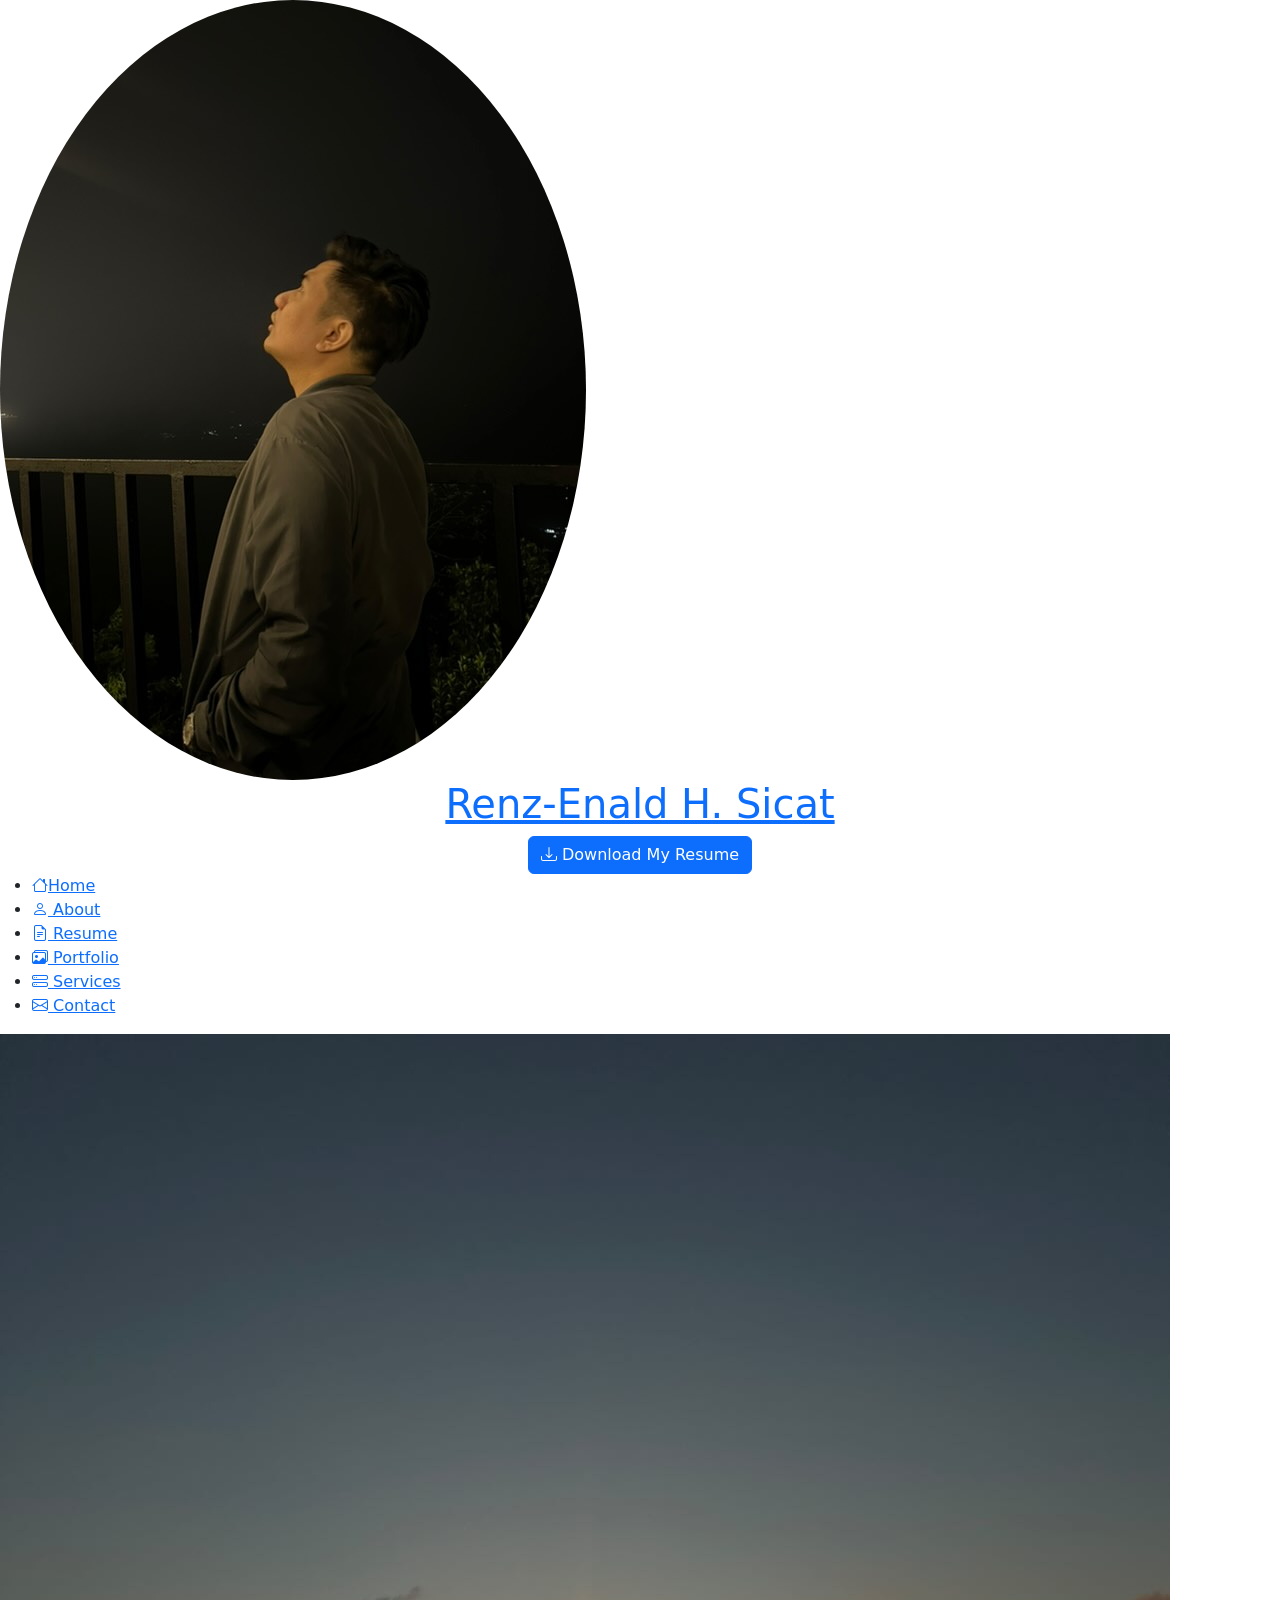
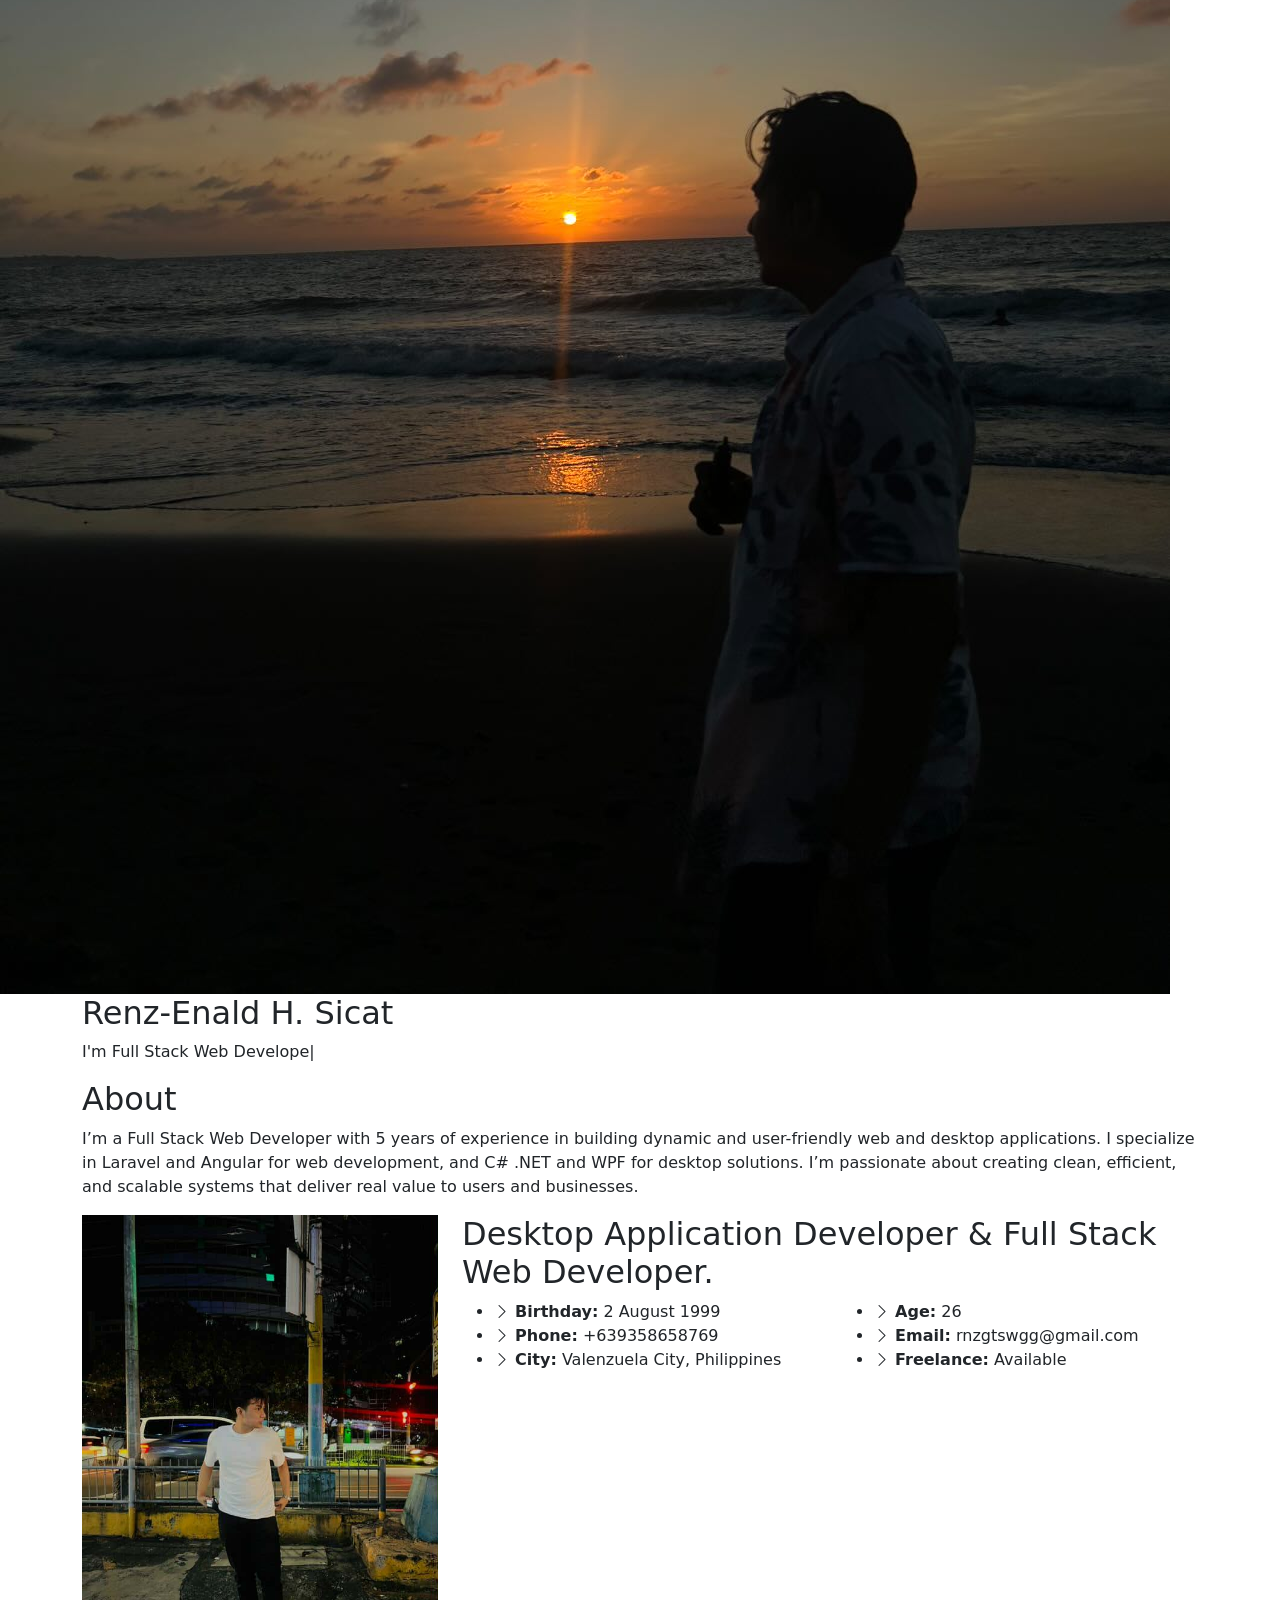
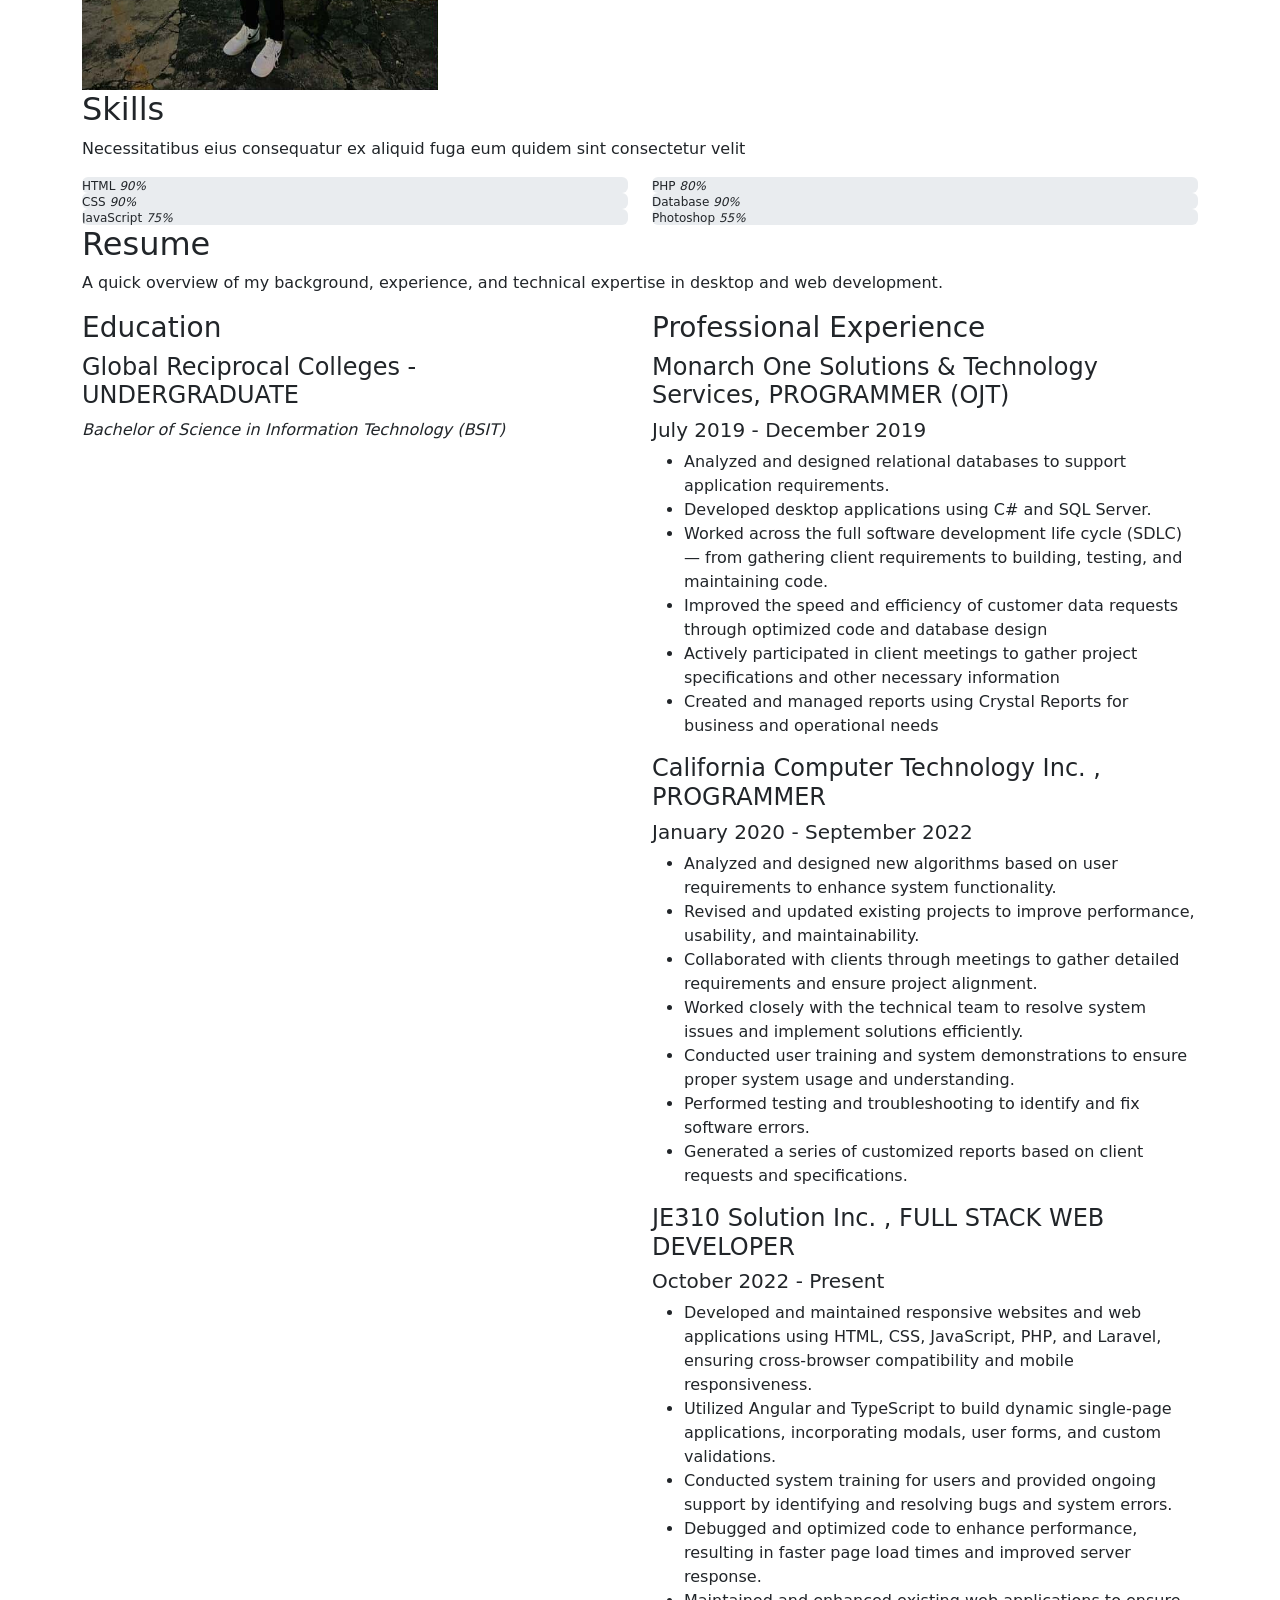
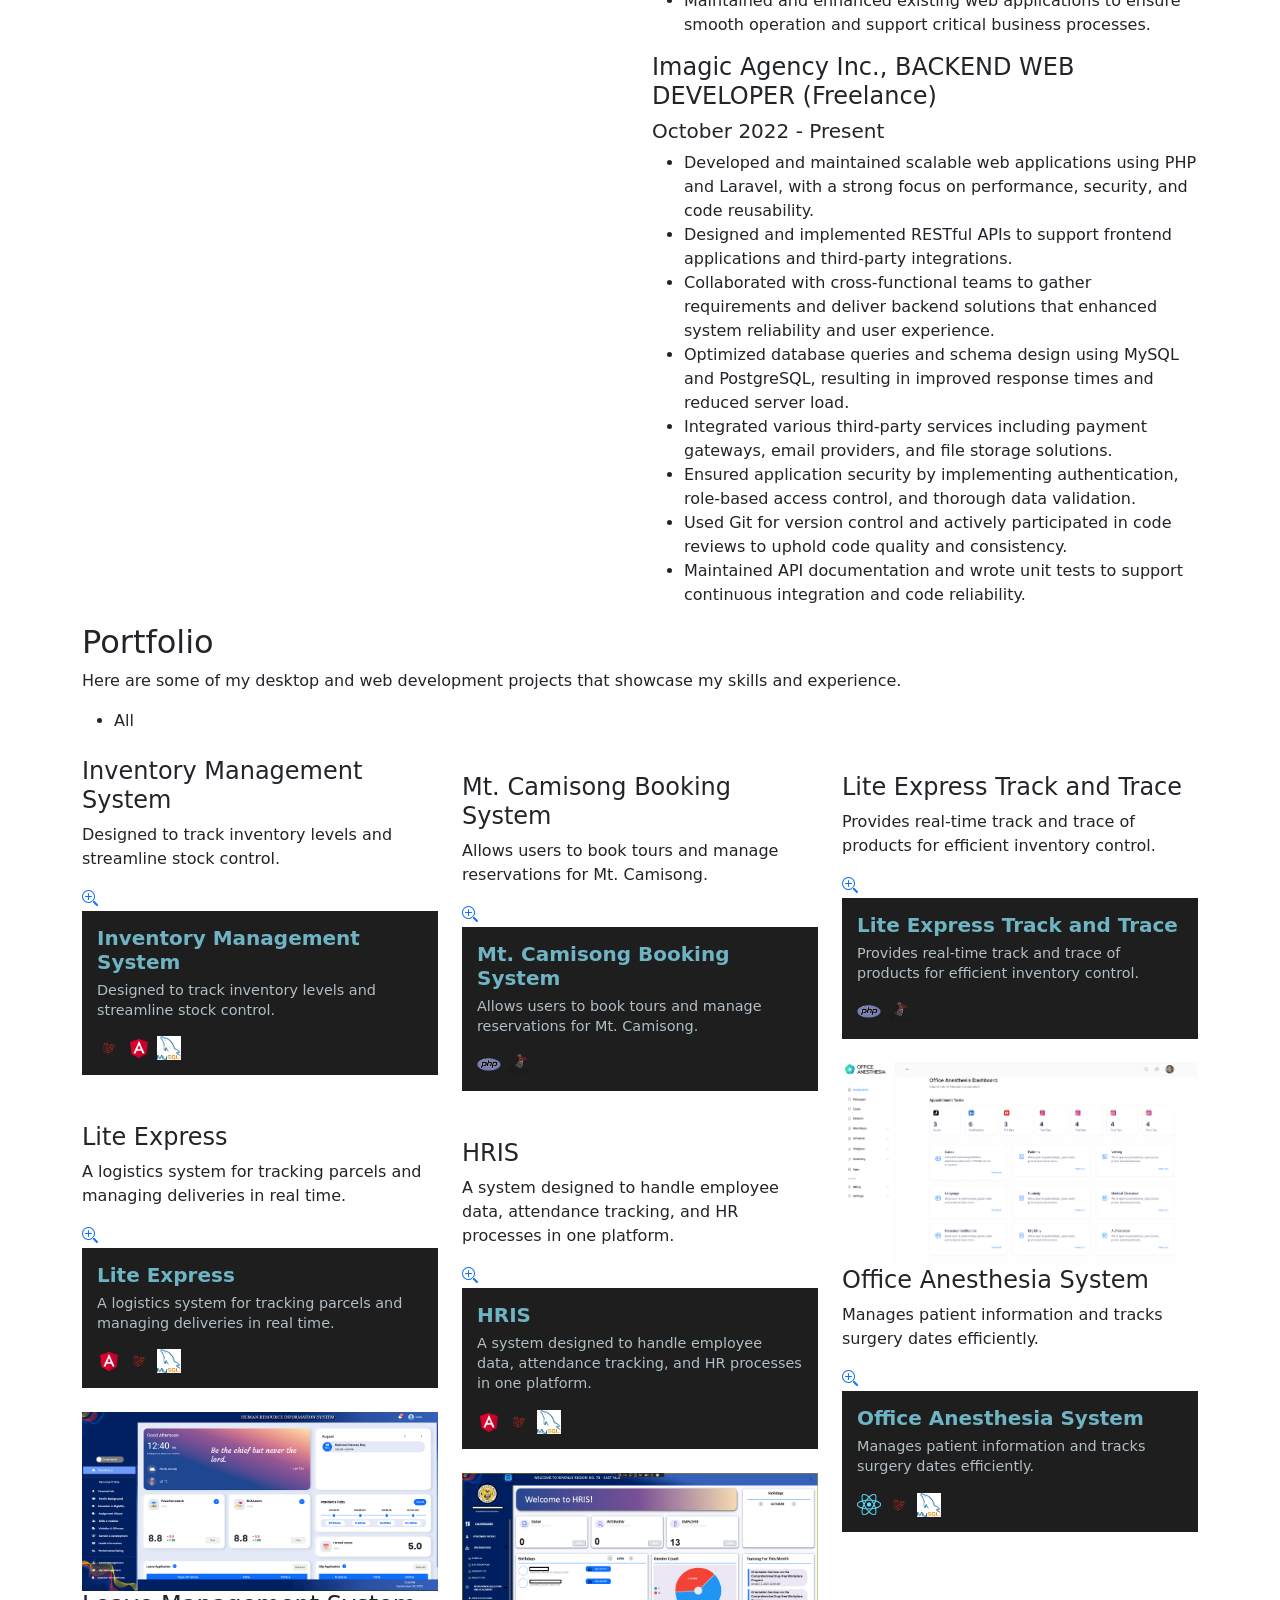
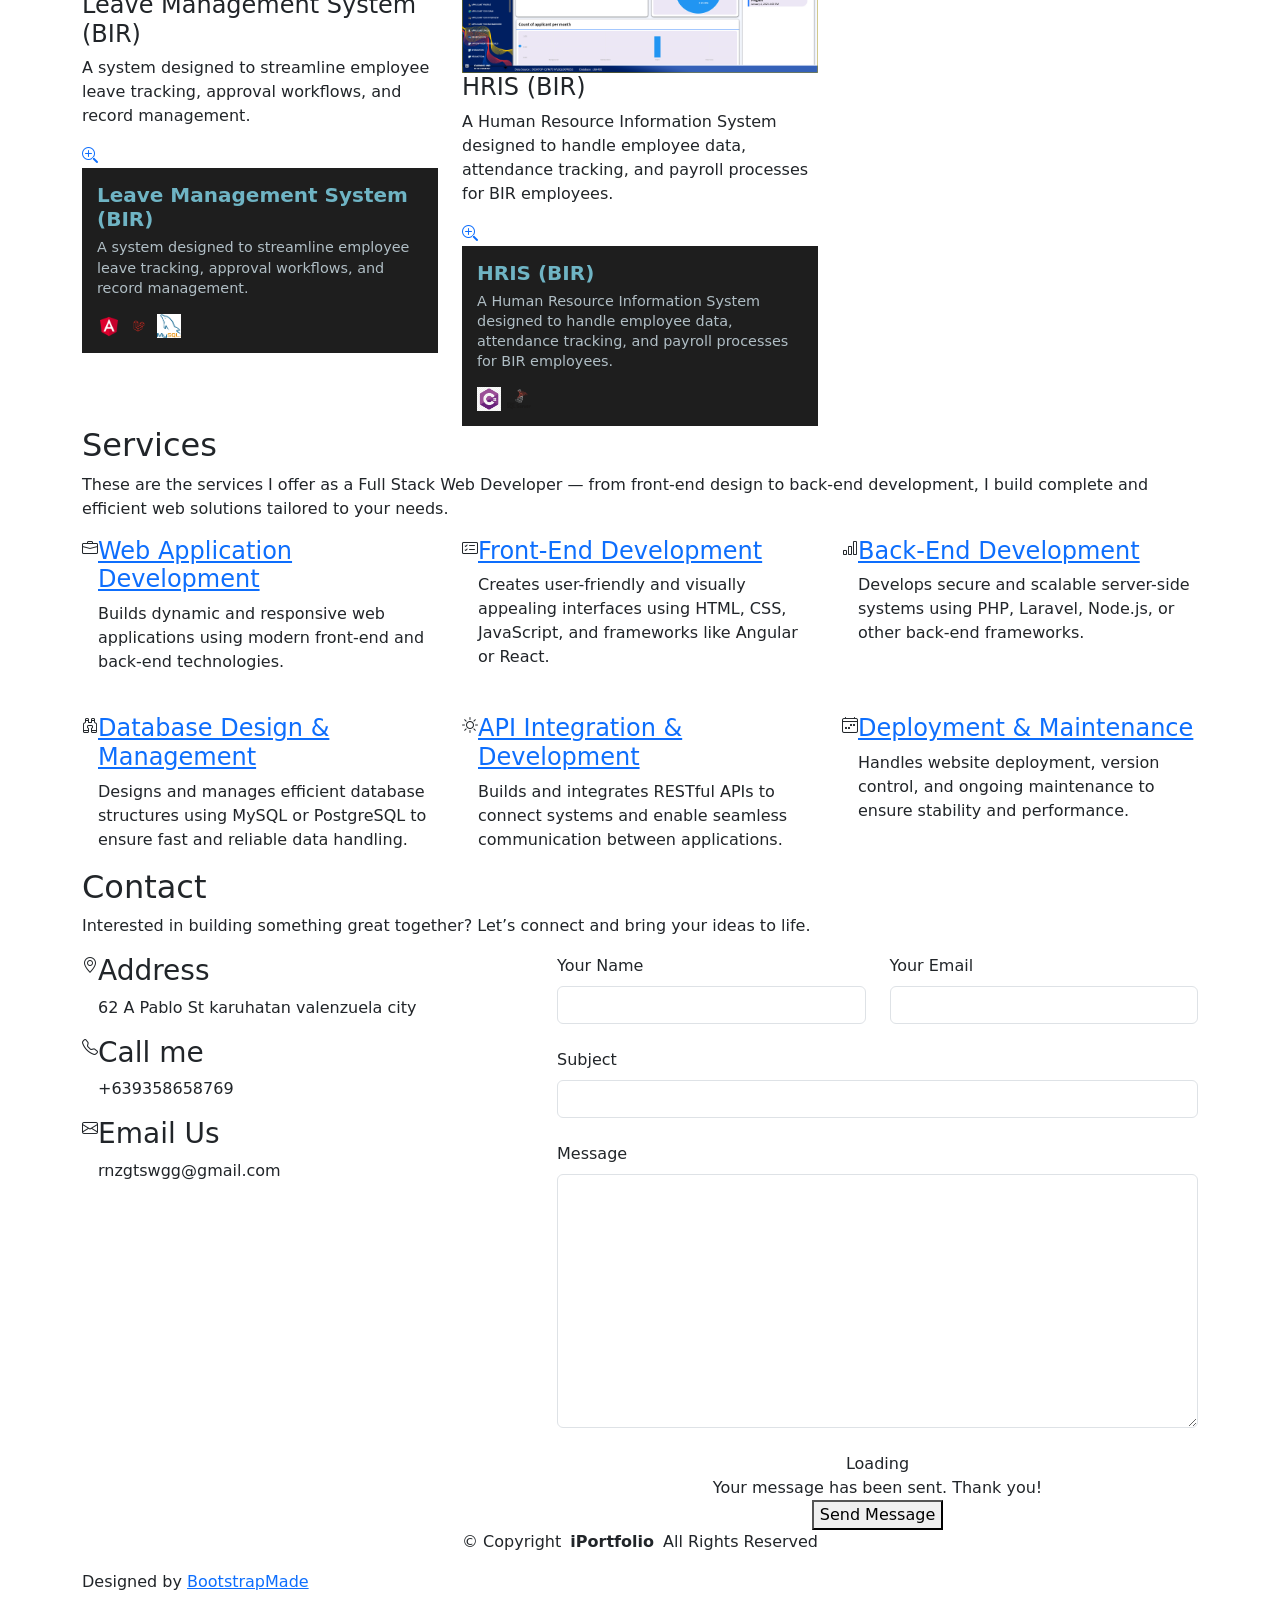
==== index.html @ c8936be4 "remove lorem" ====
<!DOCTYPE html>
<html lang="en">

<head>
  <meta charset="utf-8">
  <meta content="width=device-width, initial-scale=1.0" name="viewport">
  <title>Renz Resume</title>
  <meta content="" name="description">
  <meta content="" name="keywords">

  <!-- Favicons -->
  <link href="assets/img/apple-touch-icon.png" rel="apple-touch-icon">

  <!-- Fonts -->
  <link href="https://fonts.googleapis.com" rel="preconnect">
  <link href="https://fonts.gstatic.com" rel="preconnect" crossorigin>
  <link href="https://fonts.googleapis.com/css2?family=Roboto:ital,wght@0,100;0,300;0,400;0,500;0,700;0,900;1,100;1,300;1,400;1,500;1,700;1,900&family=Poppins:ital,wght@0,100;0,200;0,300;0,400;0,500;0,600;0,700;0,800;0,900;1,100;1,200;1,300;1,400;1,500;1,600;1,700;1,800;1,900&family=Raleway:ital,wght@0,100;0,200;0,300;0,400;0,500;0,600;0,700;0,800;0,900;1,100;1,200;1,300;1,400;1,500;1,600;1,700;1,800;1,900&display=swap" rel="stylesheet">

  <!-- Vendor CSS Files -->
  <link href="assets/vendor/bootstrap/css/bootstrap.min.css" rel="stylesheet">
  <link href="assets/vendor/bootstrap-icons/bootstrap-icons.css" rel="stylesheet">
  <link href="assets/vendor/aos/aos.css" rel="stylesheet">
  <link href="assets/vendor/glightbox/css/glightbox.min.css" rel="stylesheet">
  <link href="assets/vendor/swiper/swiper-bundle.min.css" rel="stylesheet">

  <!-- Main CSS File -->
  <link href="assets/css/main.css" rel="stylesheet">

  <!-- =======================================================
  * Template Name: iPortfolio
  * Template URL: https://bootstrapmade.com/iportfolio-bootstrap-portfolio-websites-template/
  * Updated: Jun 29 2024 with Bootstrap v5.3.3
  * Author: BootstrapMade.com
  * License: https://bootstrapmade.com/license/
  ======================================================== -->
</head>
<style>
  .tech-stack {
  display: flex;
  gap: 6px;
  flex-wrap: wrap;
}

.tech-icon {
  width: 24px;
  height: 24px;
  object-fit: contain;
  transition: transform 0.2s;
}

.tech-icon:hover {
  transform: scale(1.1);
}
.tech-item {
    display: inline-block;
    margin: 0 1rem; /* spacing sa pagitan ng icons */
    text-align: center;
}

.tech-item img.tech-icon {
    width: 50px; /* adjust size ng icon */
    height: 50px;
    display: block;
    margin-bottom: 0.5rem; /* space sa ilalim ng icon bago ang text */
}

.tech-item p {
    margin: 0;
    font-size: 0.9rem; /* mas maliit na font */
    font-weight: bold; /* pwede mo rin tanggalin kung ayaw mo bold */
}

.project-card {
  background-color: #1e1e1e;
  color: #cfd8dc;

  padding: 15px;
}

.project-title {
  color: #6fb4c4;
  font-weight: 600;
  margin-bottom: 6px;
}

.project-desc {
  font-size: 0.9rem;
  color: #b0bec5;
  line-height: 1.4;
}

</style>

<body class="index-page">

  <header id="header" class="header dark-background d-flex flex-column">
    <i class="header-toggle d-xl-none bi bi-list"></i>

    <div class="profile-img">
      <img src="assets/img/main_photo.jpg" alt="" class="img-fluid rounded-circle">
    </div>

    <a href="index.html" class="logo d-flex align-items-center justify-content-center">
      <!-- Uncomment the line below if you also wish to use an image logo -->
      <!-- <img src="assets/img/logo.png" alt=""> -->
      <h1 class="sitename">Renz-Enald H. Sicat</h1>
    </a>

   <div class="resume-download text-center">
  <a href="assets/docs/RenzResume.pdf" download class="btn btn-primary">
    <i class="bi bi-download"></i> Download My Resume
  </a>
</div>

    <nav id="navmenu" class="navmenu">
      <ul>
        <li><a href="#hero" class="active"><i class="bi bi-house navicon"></i>Home</a></li>
        <li><a href="#about"><i class="bi bi-person navicon"></i> About</a></li>
        <li><a href="#resume"><i class="bi bi-file-earmark-text navicon"></i> Resume</a></li>
        <li><a href="#portfolio"><i class="bi bi-images navicon"></i> Portfolio</a></li>
        <li><a href="#services"><i class="bi bi-hdd-stack navicon"></i> Services</a></li>
        <li><a href="#contact"><i class="bi bi-envelope navicon"></i> Contact</a></li>
      </ul>
    </nav>

  </header>

  <main class="main">

    <!-- Hero Section -->
    <section id="hero" class="hero section dark-background">

      <img src="assets/img/renz_sunset.jpg" alt="" data-aos="fade-in" class="">

      <div class="container" data-aos="fade-up" data-aos-delay="100">
        <h2>Renz-Enald H. Sicat</h2>
        <p>I'm <span class="typed" data-typed-items="Full Stack Web Developer, Desktop Application Developer">Full Stack Web Developer</span><span class="typed-cursor typed-cursor--blink" aria-hidden="true"></span><span class="typed-cursor typed-cursor--blink" aria-hidden="true"></span></p>
      </div>

    </section><!-- /Hero Section -->

    <!-- About Section -->
    <section id="about" class="about section">

      <!-- Section Title -->
      <div class="container section-title" data-aos="fade-up">
        <h2>About</h2>
        <p>I’m a Full Stack Web Developer with 5 years of experience in building dynamic and user-friendly web and desktop applications. I specialize in Laravel and Angular for web development, and C# .NET and WPF for desktop solutions. I’m passionate about creating clean, efficient, and scalable systems that deliver real value to users and businesses.</p>
      </div><!-- End Section Title -->

      <div class="container" data-aos="fade-up" data-aos-delay="100">

        <div class="row gy-4 justify-content-center">
          <div class="col-lg-4">
            <img src="assets/img/renzwhitetshirt.jpg" class="img-fluid" alt="">
          </div>
          <div class="col-lg-8 content">
            <h2>Desktop Application Developer &amp; Full Stack Web Developer.</h2>
           
            <div class="row">
              <div class="col-lg-6">
                <ul>
                  <li><i class="bi bi-chevron-right"></i> <strong>Birthday:</strong> <span>2 August 1999</span></li>
                  <li><i class="bi bi-chevron-right"></i> <strong>Phone:</strong> <span>+639358658769</span></li>
                  <li><i class="bi bi-chevron-right"></i> <strong>City:</strong> <span>Valenzuela City, Philippines</span></li>
                </ul>
              </div>
              <div class="col-lg-6">
                <ul>
                  <li><i class="bi bi-chevron-right"></i> <strong>Age:</strong> <span>26</span></li>
                  <li><i class="bi bi-chevron-right"></i> <strong>Email:</strong> <span>rnzgtswgg@gmail.com</span></li>
                  <li><i class="bi bi-chevron-right"></i> <strong>Freelance:</strong> <span>Available</span></li>
                </ul>
              </div>
            </div>
          </div>
        </div>

      </div>

    </section><!-- /About Section -->


    <!-- Skills Section -->
    <section id="skills" class="skills section light-background">

      <!-- Section Title -->
      <div class="container section-title" data-aos="fade-up">
        <h2>Skills</h2>
        <p>Necessitatibus eius consequatur ex aliquid fuga eum quidem sint consectetur velit</p>
      </div><!-- End Section Title -->

      <div class="container" data-aos="fade-up" data-aos-delay="100">

        <div class="row skills-content skills-animation">

          <div class="col-lg-6">

            <div class="progress">
              <span class="skill"><span>HTML</span> <i class="val">90%</i></span>
              <div class="progress-bar-wrap">
                <div class="progress-bar" role="progressbar" aria-valuenow="90" aria-valuemin="0" aria-valuemax="90"></div>
              </div>
            </div><!-- End Skills Item -->

            <div class="progress">
              <span class="skill"><span>CSS</span> <i class="val">90%</i></span>
              <div class="progress-bar-wrap">
                <div class="progress-bar" role="progressbar" aria-valuenow="90" aria-valuemin="0" aria-valuemax="95"></div>
              </div>
            </div><!-- End Skills Item -->

            <div class="progress">
              <span class="skill"><span>JavaScript</span> <i class="val">75%</i></span>
              <div class="progress-bar-wrap">
                <div class="progress-bar" role="progressbar" aria-valuenow="90" aria-valuemin="0" aria-valuemax="95"></div>
              </div>
            </div><!-- End Skills Item -->

          </div>

          <div class="col-lg-6">

            <div class="progress">
              <span class="skill"><span>PHP</span> <i class="val">80%</i></span>
              <div class="progress-bar-wrap">
                <div class="progress-bar" role="progressbar" aria-valuenow="80" aria-valuemin="0" aria-valuemax="80"></div>
              </div>
            </div><!-- End Skills Item -->

            <div class="progress">
              <span class="skill"><span>Database</span> <i class="val">90%</i></span>
              <div class="progress-bar-wrap">
                <div class="progress-bar" role="progressbar" aria-valuenow="90" aria-valuemin="0" aria-valuemax="90"></div>
              </div>
            </div><!-- End Skills Item -->

            <div class="progress">
              <span class="skill"><span>Photoshop</span> <i class="val">55%</i></span>
              <div class="progress-bar-wrap">
                <div class="progress-bar" role="progressbar" aria-valuenow="55" aria-valuemin="0" aria-valuemax="90"></div>
              </div>
            </div><!-- End Skills Item -->

          </div>

        </div>

      </div>

    </section><!-- /Skills Section -->

    <!-- Resume Section -->
    <section id="resume" class="resume section">

      <!-- Section Title -->
      <div class="container section-title" data-aos="fade-up">
        <h2>Resume</h2>
        <p>A quick overview of my background, experience, and technical expertise in desktop and web development.</p>
      </div><!-- End Section Title -->

      <div class="container">

        <div class="row">

          <div class="col-lg-6" data-aos="fade-up" data-aos-delay="100">
            <h3 class="resume-title">Education</h3>
            <div class="resume-item">
              <h4> Global Reciprocal Colleges - UNDERGRADUATE</h4>
              <p><em>Bachelor of Science in Information Technology (BSIT)</em></p>
            </div><!-- Edn Resume Item -->
          </div>

          <div class="col-lg-6" data-aos="fade-up" data-aos-delay="200">
            <h3 class="resume-title">Professional Experience</h3>
            <div class="resume-item">
              <h4>Monarch One Solutions & Technology Services, PROGRAMMER (OJT)</h4>
              <h5>July 2019 - December 2019</h5>
              <ul>
                <li>Analyzed and designed relational databases to support application requirements.</li>
                <li>Developed desktop applications using C# and SQL Server. </li>
                <li>Worked across the full software development life cycle (SDLC) — from gathering client requirements to building, testing, and maintaining code.</li>
                <li>Improved the speed and efficiency of customer data requests through optimized code and database design</li>
                <li>Actively participated in client meetings to gather project specifications and other necessary information</li>
                <li>Created and managed reports using Crystal Reports for business and operational needs</li>
              </ul>
            </div><!-- Edn Resume Item -->

            <div class="resume-item">
              <h4>California Computer Technology Inc. , PROGRAMMER</h4>
              <h5>January 2020 - September 2022</h5>
              <ul>
               <li>Analyzed and designed new algorithms based on user requirements to enhance system functionality.</li>
              <li>Revised and updated existing projects to improve performance, usability, and maintainability.</li>
              <li>Collaborated with clients through meetings to gather detailed requirements and ensure project alignment.</li>
              <li>Worked closely with the technical team to resolve system issues and implement solutions efficiently.</li>
              <li>Conducted user training and system demonstrations to ensure proper system usage and understanding.</li>
              <li>Performed testing and troubleshooting to identify and fix software errors.</li>
              <li>Generated a series of customized reports based on client requests and specifications.</li>
              </ul>
            </div><!-- Edn Resume Item -->

             <div class="resume-item">
              <h4>JE310 Solution Inc. , FULL STACK WEB DEVELOPER</h4>
              <h5>October 2022 - Present</h5>
              <ul>
                <li>Developed and maintained responsive websites and web applications using HTML, CSS, JavaScript, PHP, and Laravel, ensuring cross-browser compatibility and mobile responsiveness.</li>
                <li>Utilized Angular and TypeScript to build dynamic single-page applications, incorporating modals, user forms, and custom validations.</li>
                <li>Conducted system training for users and provided ongoing support by identifying and resolving bugs and system errors.</li>
                <li>Debugged and optimized code to enhance performance, resulting in faster page load times and improved server response.</li>
                <li>Maintained and enhanced existing web applications to ensure smooth operation and support critical business processes.</li>
              </ul>
            </div><!-- Edn Resume Item -->


             <div class="resume-item">
              <h4>Imagic Agency Inc., BACKEND WEB DEVELOPER (Freelance) </h4>
              <h5>October 2022 - Present</h5>
              <ul>
                <li>Developed and maintained scalable web applications using PHP and Laravel, with a strong focus on performance, security, and code reusability.</li>
                <li>Designed and implemented RESTful APIs to support frontend applications and third-party integrations.</li>
                <li>Collaborated with cross-functional teams to gather requirements and deliver backend solutions that enhanced system reliability and user experience.</li>
                <li>Optimized database queries and schema design using MySQL and PostgreSQL, resulting in improved response times and reduced server load.</li>
                <li>Integrated various third-party services including payment gateways, email providers, and file storage solutions.</li>
                <li>Ensured application security by implementing authentication, role-based access control, and thorough data validation.</li>
                <li>Used Git for version control and actively participated in code reviews to uphold code quality and consistency.</li>
                <li>Maintained API documentation and wrote unit tests to support continuous integration and code reliability.</li>

            </div><!-- Edn Resume Item -->

          </div>

        </div>

      </div>

    </section><!-- /Resume Section -->

    <!-- Portfolio Section -->
    <section id="portfolio" class="portfolio section light-background">

      <!-- Section Title -->
      <div class="container section-title" data-aos="fade-up">
        <h2>Portfolio</h2>
        <p>Here are some of my desktop and web development projects that showcase my skills and experience.</p>
      </div><!-- End Section Title -->

   <div class="container">

  <div class="isotope-layout" data-default-filter="*" data-layout="masonry" data-sort="original-order">

    <ul class="portfolio-filters isotope-filters" data-aos="fade-up" data-aos-delay="100">
      <li data-filter="*" class="filter-active">All</li>
    </ul><!-- End Portfolio Filters -->

    <div class="row gy-4 isotope-container" data-aos="fade-up" data-aos-delay="200">

      <!-- Inventory Management System -->
      <div class="col-lg-4 col-md-6 portfolio-item isotope-item filter-app mt-2">
        <div class="portfolio-content h-100">
          <img src="assets/img/portfolio/Inventory.png" class="img-fluid" alt="">
          <div class="portfolio-info">
            <h4>Inventory Management System</h4>
            <p>Designed to track inventory levels and streamline stock control.</p>
            <a href="assets/img/portfolio/Inventory.png" 
               title="Designed to track inventory levels and streamline stock control." 
               data-gallery="portfolio-gallery-book" class="glightbox preview-link">
              <i class="bi bi-zoom-in"></i>
            </a>
          </div>
        </div>
        <div class="project-card">
          <h5 class="project-title">Inventory Management System</h5>
          <p class="project-desc">Designed to track inventory levels and streamline stock control.</p>
          <div class="tech-stack mt-2 text-center">
            <img src="assets/img/icons/laravel.png" alt="Laravel" class="tech-icon" title="Laravel">
            <img src="assets/img/icons/angular.png" alt="Angular" class="tech-icon" title="Angular">
            <img src="assets/img/icons/mysql.png" alt="MySQL" class="tech-icon" title="MySQL">
          </div>
        </div>
      </div>

      <!-- Mt. Camisong Booking System -->
      <div class="col-lg-4 col-md-6 portfolio-item isotope-item filter-product">
        <div class="portfolio-content h-100">
          <img src="assets/img/portfolio/mtcamisong.png" class="img-fluid" alt="">
          <div class="portfolio-info">
            <h4>Mt. Camisong Booking System</h4>
            <p>Allows users to book tours and manage reservations for Mt. Camisong.</p>
            <a href="assets/img/portfolio/mtcamisong.png" 
               title="Allows users to book tours and manage reservations for Mt. Camisong" 
               data-gallery="portfolio-gallery-book" class="glightbox preview-link">
              <i class="bi bi-zoom-in"></i>
            </a>
          </div>
        </div>
        <div class="project-card">
          <h5 class="project-title">Mt. Camisong Booking System</h5>
          <p class="project-desc">Allows users to book tours and manage reservations for Mt. Camisong.</p>
          <div class="tech-stack mt-2 text-center">
            <img src="assets/img/icons/php.png" alt="PHP" class="tech-icon" title="PHP">
            <img src="assets/img/icons/sql server.png" alt="SQL Server" class="tech-icon" title="SQL Server">
          </div>
        </div>
      </div>

      <!-- Lite Express Track and Trace -->
      <div class="col-lg-4 col-md-6 portfolio-item isotope-item filter-branding">
        <div class="portfolio-content h-100">
          <img src="assets/img/portfolio/Lite-Express-Track-n-Trace.png" class="img-fluid" alt="">
          <div class="portfolio-info">
            <h4>Lite Express Track and Trace</h4>
            <p>Provides real-time track and trace of products for efficient inventory control.</p>
            <a href="assets/img/portfolio/Lite-Express-Track-n-Trace.png" 
               title="Provides real-time track and trace of products for efficient inventory control" 
               data-gallery="portfolio-gallery-book" class="glightbox preview-link">
              <i class="bi bi-zoom-in"></i>
            </a>
          </div>
        </div>
        <div class="project-card">
          <h5 class="project-title">Lite Express Track and Trace</h5>
          <p class="project-desc">Provides real-time track and trace of products for efficient inventory control.</p>
          <div class="tech-stack mt-2 text-center">
            <img src="assets/img/icons/php.png" alt="PHP" class="tech-icon" title="PHP">
            <img src="assets/img/icons/sql server.png" alt="SQL Server" class="tech-icon" title="SQL Server">
          </div>
        </div>
      </div>

      <!-- Office Anesthesia System -->
      <div class="col-lg-4 col-md-6 portfolio-item isotope-item filter-product">
        <div class="portfolio-content h-100">
          <img src="assets/img/portfolio/officeanesthesia.png" class="img-fluid" alt="">
          <div class="portfolio-info">
            <h4>Office Anesthesia System</h4>
            <p>Manages patient information and tracks surgery dates efficiently.</p>
            <a href="assets/img/portfolio/officeanesthesia.png" 
               title="Manages patient information and tracks surgery dates efficiently" 
               data-gallery="portfolio-gallery-book" class="glightbox preview-link">
              <i class="bi bi-zoom-in"></i>
            </a>
          </div>
        </div>
        <div class="project-card">
          <h5 class="project-title">Office Anesthesia System</h5>
          <p class="project-desc">Manages patient information and tracks surgery dates efficiently.</p>
          <div class="tech-stack mt-2 text-center">
            <img src="assets/img/icons/react.png" alt="React" class="tech-icon" title="React">
            <img src="assets/img/icons/laravel.png" alt="Laravel" class="tech-icon" title="Laravel">
            <img src="assets/img/icons/mysql.png" alt="MySQL" class="tech-icon" title="MySQL">
          </div>
        </div>
      </div>

      <!-- Lite Express -->
      <div class="col-lg-4 col-md-6 portfolio-item isotope-item filter-app">
        <div class="portfolio-content h-100">
          <img src="assets/img/portfolio/LiteExpress.png" class="img-fluid" alt="">
          <div class="portfolio-info">
            <h4>Lite Express</h4>
            <p>A logistics system for tracking parcels and managing deliveries in real time.</p>
            <a href="assets/img/portfolio/LiteExpress.png" 
               title="A logistics system for tracking parcels and managing deliveries in real time." 
               data-gallery="portfolio-gallery-app" class="glightbox preview-link">
              <i class="bi bi-zoom-in"></i>
            </a>
          </div>
        </div>
        <div class="project-card">
          <h5 class="project-title">Lite Express</h5>
          <p class="project-desc">A logistics system for tracking parcels and managing deliveries in real time.</p>
          <div class="tech-stack mt-2 text-center">
            <img src="assets/img/icons/angular.png" alt="Angular" class="tech-icon" title="Angular">
            <img src="assets/img/icons/laravel.png" alt="Laravel" class="tech-icon" title="Laravel">
            <img src="assets/img/icons/mysql.png" alt="MySQL" class="tech-icon" title="MySQL">
          </div>
        </div>
      </div>

      <!-- HRIS -->
      <div class="col-lg-4 col-md-6 portfolio-item isotope-item filter-product">
        <div class="portfolio-content h-100">
          <img src="assets/img/portfolio/HRIS.png" class="img-fluid" alt="">
          <div class="portfolio-info">
            <h4>HRIS</h4>
            <p>A system designed to handle employee data, attendance tracking, and HR processes in one platform.</p>
            <a href="assets/img/portfolio/HRIS.png" 
               title="A system designed to handle employee data, attendance tracking, and HR processes in one platform." 
               data-gallery="portfolio-gallery-product" class="glightbox preview-link">
              <i class="bi bi-zoom-in"></i>
            </a>
          </div>
        </div>
        <div class="project-card">
          <h5 class="project-title">HRIS</h5>
          <p class="project-desc">A system designed to handle employee data, attendance tracking, and HR processes in one platform.</p>
          <div class="tech-stack mt-2 text-center">
            <img src="assets/img/icons/angular.png" alt="Angular" class="tech-icon" title="Angular">
            <img src="assets/img/icons/laravel.png" alt="Laravel" class="tech-icon" title="Laravel">
            <img src="assets/img/icons/mysql.png" alt="MySQL" class="tech-icon" title="MySQL">
          </div>
        </div>
      </div>

      <!-- Leave Management System (BIR) -->
      <div class="col-lg-4 col-md-6 portfolio-item isotope-item filter-product">
        <div class="portfolio-content h-100">
          <img src="assets/img/portfolio/LeaveManagementSystem.png" class="img-fluid" alt="">
          <div class="portfolio-info">
            <h4>Leave Management System (BIR)</h4>
            <p>A system designed to streamline employee leave tracking, approval workflows, and record management.</p>
            <a href="assets/img/portfolio/LeaveManagementSystem.png" 
               title="A system designed to streamline employee leave tracking, approval workflows, and record management." 
               data-gallery="portfolio-gallery-product" class="glightbox preview-link">
              <i class="bi bi-zoom-in"></i>
            </a>
          </div>
        </div>
        <div class="project-card">
          <h5 class="project-title">Leave Management System (BIR)</h5>
          <p class="project-desc">A system designed to streamline employee leave tracking, approval workflows, and record management.</p>
          <div class="tech-stack mt-2 text-center">
            <img src="assets/img/icons/angular.png" alt="Angular" class="tech-icon" title="Angular">
            <img src="assets/img/icons/laravel.png" alt="Laravel" class="tech-icon" title="Laravel">
            <img src="assets/img/icons/mysql.png" alt="MySQL" class="tech-icon" title="MySQL">
          </div>
        </div>
      </div>

      <!-- HRIS (BIR) -->
      <div class="col-lg-4 col-md-6 portfolio-item isotope-item filter-product">
        <div class="portfolio-content h-100">
          <img src="assets/img/portfolio/HRISforBIR.png" class="img-fluid" alt="">
          <div class="portfolio-info">
            <h4>HRIS (BIR)</h4>
            <p>A Human Resource Information System designed to handle employee data, attendance tracking, and payroll processes for BIR employees.</p>
            <a href="assets/img/portfolio/HRISforBIR.png" 
               title="HRIS (BIR)" 
               data-gallery="portfolio-gallery-product" class="glightbox preview-link">
              <i class="bi bi-zoom-in"></i>
            </a>
          </div>
        </div>
        <div class="project-card">
          <h5 class="project-title">HRIS (BIR)</h5>
          <p class="project-desc">A Human Resource Information System designed to handle employee data, attendance tracking, and payroll processes for BIR employees.</p>
          <div class="tech-stack mt-2 text-center">
            <img src="assets/img/icons/csharp.png" alt="Angular" class="tech-icon" title="C#">
            <img src="assets/img/icons/sql server.png" alt="MySQL" class="tech-icon" title="Sql Server">
          </div>
        </div>
      </div>

    </div><!-- End Row -->

  </div><!-- End Isotope -->

</div><!-- End Container -->


      </div>

    </section><!-- /Portfolio Section -->

    <!-- Services Section -->
    <section id="services" class="services section">

      <!-- Section Title -->
      <div class="container section-title" data-aos="fade-up">
        <h2>Services</h2>
        <p>These are the services I offer as a Full Stack Web Developer — from front-end design to back-end development, I build complete and efficient web solutions tailored to your needs.</p>
      </div><!-- End Section Title -->

      <div class="container">

        <div class="row gy-4">

          <div class="col-lg-4 col-md-6 service-item d-flex" data-aos="fade-up" data-aos-delay="100">
            <div class="icon flex-shrink-0"><i class="bi bi-briefcase"></i></div>
            <div>
              <h4 class="title"><a href="service-details.html" class="stretched-link">Web Application Development</a></h4>
              <p class="description">Builds dynamic and responsive web applications using modern front-end and back-end technologies.</p>
            </div>
          </div>
          <!-- End Service Item -->

          <div class="col-lg-4 col-md-6 service-item d-flex" data-aos="fade-up" data-aos-delay="200">
            <div class="icon flex-shrink-0"><i class="bi bi-card-checklist"></i></div>
            <div>
              <h4 class="title"><a href="service-details.html" class="stretched-link">Front-End Development</a></h4>
              <p class="description">Creates user-friendly and visually appealing interfaces using HTML, CSS, JavaScript, and frameworks like Angular or React.</p>
            </div>
          </div><!-- End Service Item -->

          <div class="col-lg-4 col-md-6 service-item d-flex" data-aos="fade-up" data-aos-delay="300">
            <div class="icon flex-shrink-0"><i class="bi bi-bar-chart"></i></div>
            <div>
              <h4 class="title"><a href="service-details.html" class="stretched-link">Back-End Development</a></h4>
              <p class="description">Develops secure and scalable server-side systems using PHP, Laravel, Node.js, or other back-end frameworks.</p>
            </div>
          </div><!-- End Service Item -->

          <div class="col-lg-4 col-md-6 service-item d-flex" data-aos="fade-up" data-aos-delay="400">
            <div class="icon flex-shrink-0"><i class="bi bi-binoculars"></i></div>
            <div>
              <h4 class="title"><a href="service-details.html" class="stretched-link">Database Design & Management</a></h4>
              <p class="description">Designs and manages efficient database structures using MySQL or PostgreSQL to ensure fast and reliable data handling.</p>
            </div>
          </div><!-- End Service Item -->

          <div class="col-lg-4 col-md-6 service-item d-flex" data-aos="fade-up" data-aos-delay="500">
            <div class="icon flex-shrink-0"><i class="bi bi-brightness-high"></i></div>
            <div>
              <h4 class="title"><a href="service-details.html" class="stretched-link">API Integration & Development</a></h4>
              <p class="description">Builds and integrates RESTful APIs to connect systems and enable seamless communication between applications.</p>
            </div>
          </div><!-- End Service Item -->

          <div class="col-lg-4 col-md-6 service-item d-flex" data-aos="fade-up" data-aos-delay="600">
            <div class="icon flex-shrink-0"><i class="bi bi-calendar4-week"></i></div>
            <div>
              <h4 class="title"><a href="service-details.html" class="stretched-link">Deployment & Maintenance</a></h4>
              <p class="description">Handles website deployment, version control, and ongoing maintenance to ensure stability and performance.</p>
            </div>
          </div><!-- End Service Item -->

        </div>

      </div>

    </section><!-- /Services Section -->

    <!-- Testimonials Section -->

    <!-- Contact Section -->
    <section id="contact" class="contact section">

      <!-- Section Title -->
      <div class="container section-title" data-aos="fade-up">
        <h2>Contact</h2>
      <p>Interested in building something great together? Let’s connect and bring your ideas to life.</p>
      </div><!-- End Section Title -->

      <div class="container" data-aos="fade-up" data-aos-delay="100">

        <div class="row gy-4">

          <div class="col-lg-5">

            <div class="info-wrap">
              <div class="info-item d-flex" data-aos="fade-up" data-aos-delay="200">
                <i class="bi bi-geo-alt flex-shrink-0"></i>
                <div>
                  <h3>Address</h3>
                  <p>62 A Pablo St karuhatan valenzuela city</p>
                </div>
              </div><!-- End Info Item -->

              <div class="info-item d-flex" data-aos="fade-up" data-aos-delay="300">
                <i class="bi bi-telephone flex-shrink-0"></i>
                <div>
                  <h3>Call me</h3>
                  <p>+639358658769</p>
                </div>
              </div><!-- End Info Item -->

              <div class="info-item d-flex" data-aos="fade-up" data-aos-delay="400">
                <i class="bi bi-envelope flex-shrink-0"></i>
                <div>
                  <h3>Email Us</h3>
                  <p>rnzgtswgg@gmail.com</p>
                </div>
              </div><!-- End Info Item -->

              <iframe src="https://www.google.com/maps/embed?pb=!1m18!1m12!1m3!1d3859.38756104479!2d120.9647029759053!3d14.690661774863761!2m3!1f0!2f0!3f0!3m2!1i1024!2i768!4f13.1!3m3!1m2!1s0x3397b40b796a5515%3A0x780a5364ee1fc939!2s62%20A.%20Pablo%20St%2C%20Valenzuela%2C%201441%20Metro%20Manila!5e0!3m2!1sen!2sph!4v1761173800966!5m2!1sen!2sph" frameborder="0" style="border:0; width: 100%; height: 270px;" allowfullscreen="" loading="lazy" referrerpolicy="no-referrer-when-downgrade"></iframe>
            </div>
          </div>

          <div class="col-lg-7">
            <form action="forms/contact.php" method="post" class="php-email-form" data-aos="fade-up" data-aos-delay="200">
              <div class="row gy-4">

                <div class="col-md-6">
                  <label for="name-field" class="pb-2">Your Name</label>
                  <input type="text" name="name" id="name-field" class="form-control" required="">
                </div>

                <div class="col-md-6">
                  <label for="email-field" class="pb-2">Your Email</label>
                  <input type="email" class="form-control" name="email" id="email-field" required="">
                </div>

                <div class="col-md-12">
                  <label for="subject-field" class="pb-2">Subject</label>
                  <input type="text" class="form-control" name="subject" id="subject-field" required="">
                </div>

                <div class="col-md-12">
                  <label for="message-field" class="pb-2">Message</label>
                  <textarea class="form-control" name="message" rows="10" id="message-field" required=""></textarea>
                </div>

                <div class="col-md-12 text-center">
                  <div class="loading">Loading</div>
                  <div class="error-message"></div>
                  <div class="sent-message">Your message has been sent. Thank you!</div>

                  <button type="submit">Send Message</button>
                </div>

              </div>
            </form>
          </div><!-- End Contact Form -->

        </div>

      </div>

    </section><!-- /Contact Section -->

  </main>

  <footer id="footer" class="footer position-relative light-background">

    <div class="container">
      <div class="copyright text-center ">
        <p>© <span>Copyright</span> <strong class="px-1 sitename">iPortfolio</strong> <span>All Rights Reserved</span></p>
      </div>
      <div class="credits">
        <!-- All the links in the footer should remain intact. -->
        <!-- You can delete the links only if you've purchased the pro version. -->
        <!-- Licensing information: https://bootstrapmade.com/license/ -->
        <!-- Purchase the pro version with working PHP/AJAX contact form: [buy-url] -->
        Designed by <a href="https://bootstrapmade.com/">BootstrapMade</a>
      </div>
    </div>

  </footer>

  <!-- Scroll Top -->
  <a href="#" id="scroll-top" class="scroll-top d-flex align-items-center justify-content-center"><i class="bi bi-arrow-up-short"></i></a>

  <!-- Preloader -->
  <div id="preloader"></div>

  <!-- Vendor JS Files -->
  <script src="assets/vendor/bootstrap/js/bootstrap.bundle.min.js"></script>
  <script src="assets/vendor/php-email-form/validate.js"></script>
  <script src="assets/vendor/aos/aos.js"></script>
  <script src="assets/vendor/typed.js/typed.umd.js"></script>
  <script src="assets/vendor/purecounter/purecounter_vanilla.js"></script>
  <script src="assets/vendor/waypoints/noframework.waypoints.js"></script>
  <script src="assets/vendor/glightbox/js/glightbox.min.js"></script>
  <script src="assets/vendor/imagesloaded/imagesloaded.pkgd.min.js"></script>
  <script src="assets/vendor/isotope-layout/isotope.pkgd.min.js"></script>
  <script src="assets/vendor/swiper/swiper-bundle.min.js"></script>

  <!-- Main JS File -->
  <script src="assets/js/main.js"></script>

</body>

</html>
---- assets/css/main.css ----
/**
* Template Name: iPortfolio
* Template URL: https://bootstrapmade.com/iportfolio-bootstrap-portfolio-websites-template/
* Updated: Jun 29 2024 with Bootstrap v5.3.3
* Author: BootstrapMade.com
* License: https://bootstrapmade.com/license/
*/

/*--------------------------------------------------------------
# Font & Color Variables
# Help: https://bootstrapmade.com/color-system/
--------------------------------------------------------------*/
/* Fonts */
:root {
  --default-font: "Roboto",  system-ui, -apple-system, "Segoe UI", Roboto, "Helvetica Neue", Arial, "Noto Sans", "Liberation Sans", sans-serif, "Apple Color Emoji", "Segoe UI Emoji", "Segoe UI Symbol", "Noto Color Emoji";
  --heading-font: "Raleway",  sans-serif;
  --nav-font: "Poppins",  sans-serif;
}

/* Global Colors - The following color variables are used throughout the website. Updating them here will change the color scheme of the entire website */
:root { 
  --background-color: #ffffff; /* Background color for the entire website, including individual sections */
  --default-color: #272829; /* Default color used for the majority of the text content across the entire website */
  --heading-color: #050d18; /* Color for headings, subheadings and title throughout the website */
  --accent-color: #149ddd; /* Accent color that represents your brand on the website. It's used for buttons, links, and other elements that need to stand out */
  --surface-color: #ffffff; /* The surface color is used as a background of boxed elements within sections, such as cards, icon boxes, or other elements that require a visual separation from the global background. */
  --contrast-color: #ffffff; /* Contrast color for text, ensuring readability against backgrounds of accent, heading, or default colors. */
}

/* Nav Menu Colors - The following color variables are used specifically for the navigation menu. They are separate from the global colors to allow for more customization options */
:root {
  --nav-color: #a8a9b4;  /* The default color of the main navmenu links */
  --nav-hover-color: #ffffff; /* Applied to main navmenu links when they are hovered over or active */
  --nav-mobile-background-color: #040b14; /* Used as the background color for mobile navigation menu */
  --nav-dropdown-background-color: #040b14; /* Used as the background color for dropdown items that appear when hovering over primary navigation items */
  --nav-dropdown-color: #a8a9b4; /* Used for navigation links of the dropdown items in the navigation menu. */
  --nav-dropdown-hover-color: #ffffff; /* Similar to --nav-hover-color, this color is applied to dropdown navigation links when they are hovered over. */
}

/* Color Presets - These classes override global colors when applied to any section or element, providing reuse of the sam color scheme. */

.light-background {
  --background-color: #f4fafd;
  --surface-color: #ffffff;
}

.dark-background {
  --background-color: #040b14;
  --default-color: #ffffff;
  --heading-color: #ffffff;
  --surface-color: #151f2b;
  --contrast-color: #ffffff;
}

/* Smooth scroll */
:root {
  scroll-behavior: smooth;
}

/*--------------------------------------------------------------
# General Styling & Shared Classes
--------------------------------------------------------------*/
body {
  color: var(--default-color);
  background-color: var(--background-color);
  font-family: var(--default-font);
}

a {
  color: var(--accent-color);
  text-decoration: none;
  transition: 0.3s;
}

a:hover {
  color: color-mix(in srgb, var(--accent-color), transparent 25%);
  text-decoration: none;
}

h1,
h2,
h3,
h4,
h5,
h6 {
  color: var(--heading-color);
  font-family: var(--heading-font);
}

/* PHP Email Form Messages
------------------------------*/
.php-email-form .error-message {
  display: none;
  background: #df1529;
  color: #ffffff;
  text-align: left;
  padding: 15px;
  margin-bottom: 24px;
  font-weight: 600;
}

.php-email-form .sent-message {
  display: none;
  color: #ffffff;
  background: #059652;
  text-align: center;
  padding: 15px;
  margin-bottom: 24px;
  font-weight: 600;
}

.php-email-form .loading {
  display: none;
  background: var(--surface-color);
  text-align: center;
  padding: 15px;
  margin-bottom: 24px;
}

.php-email-form .loading:before {
  content: "";
  display: inline-block;
  border-radius: 50%;
  width: 24px;
  height: 24px;
  margin: 0 10px -6px 0;
  border: 3px solid var(--accent-color);
  border-top-color: var(--surface-color);
  animation: php-email-form-loading 1s linear infinite;
}

@keyframes php-email-form-loading {
  0% {
    transform: rotate(0deg);
  }

  100% {
    transform: rotate(360deg);
  }
}

/*--------------------------------------------------------------
# Global Header
--------------------------------------------------------------*/
.header {
  color: var(--default-color);
  background-color: var(--background-color);
  position: fixed;
  top: 0;
  left: 0;
  bottom: 0;
  padding: 0 15px;
  width: 300px;
  transition: all ease-in-out 0.3s;
  overflow-y: auto;
  z-index: 997;
  border-right: 1px solid color-mix(in srgb, var(--default-color), transparent 90%);
}

.header .profile-img img {
  margin: 15px auto;
  display: block;
  width: 120px;
  border: 8px solid color-mix(in srgb, var(--default-color), transparent 85%);
}

.header .logo {
  line-height: 1;
  margin-bottom: 15px;
}

.header .logo img {
  max-height: 32px;
  margin-right: 8px;
}

.header .logo h1 {
  font-size: 24px;
  margin: 0;
  font-weight: 700;
  color: var(--heading-color);
}

.header .social-links {
  margin: 0 0 20px 0;
}

.header .social-links a {
  font-size: 16px;
  display: inline-flex;
  align-items: center;
  justify-content: center;
  background: color-mix(in srgb, var(--default-color), transparent 90%);
  color: var(--default-color);
  margin: 0 2px;
  border-radius: 50%;
  text-align: center;
  width: 40px;
  height: 40px;
  transition: 0.3s;
}

.header .social-links a:hover {
  color: var(--contrast-color);
  background: var(--accent-color);
}

@media (min-width: 1200px) {

  .header~main,
  .header~#footer {
    margin-left: 300px;
  }
}

@media (max-width: 1199px) {
  .header {
    left: -100%;
  }
}

.header.header-show {
  left: 0;
}

.header .header-toggle {
  color: var(--contrast-color);
  background-color: var(--accent-color);
  font-size: 22px;
  display: flex;
  align-items: center;
  justify-content: center;
  width: 40px;
  height: 40px;
  border-radius: 50%;
  cursor: pointer;
  position: fixed;
  top: 15px;
  right: 15px;
  z-index: 9999;
  transition: background-color 0.3s;
}

.header .header-toggle:hover {
  color: var(--contrast-color);
  background-color: color-mix(in srgb, var(--accent-color) 90%, white 15%);
}

/*--------------------------------------------------------------
# Navigation Menu
--------------------------------------------------------------*/
.mobile-nav-toggle {
  display: none;
}

.navmenu {
  padding: 0;
  z-index: 9997;
}

.navmenu ul {
  list-style: none;
  padding: 0 0 20px 0;
  margin: 0;
}

.navmenu a,
.navmenu a:focus {
  color: var(--nav-color);
  padding: 15px 10px;
  font-family: var(--nav-font);
  font-size: 16px;
  font-weight: 400;
  display: flex;
  align-items: center;
  white-space: nowrap;
  transition: 0.3s;
  width: 100%;
}

.navmenu a .navicon,
.navmenu a:focus .navicon {
  font-size: 20px;
  margin-right: 10px;
}

.navmenu a .toggle-dropdown,
.navmenu a:focus .toggle-dropdown {
  font-size: 12px;
  line-height: 0;
  margin-left: auto;
  width: 30px;
  height: 30px;
  display: flex;
  align-items: center;
  justify-content: center;
  border-radius: 50%;
  transition: 0.3s;
  flex-shrink: 0;
  background-color: color-mix(in srgb, var(--accent-color), transparent 90%);
}

.navmenu a .toggle-dropdown:hover,
.navmenu a:focus .toggle-dropdown:hover {
  background-color: var(--accent-color);
  color: var(--contrast-color);
}

.navmenu a:hover,
.navmenu .active,
.navmenu .active:focus {
  color: var(--nav-hover-color);
}

.navmenu a:hover .navicon,
.navmenu .active .navicon,
.navmenu .active:focus .navicon {
  color: var(--accent-color);
}

.navmenu .active .toggle-dropdown,
.navmenu .active:focus .toggle-dropdown {
  background-color: var(--accent-color);
  color: var(--contrast-color);
  transform: rotate(180deg);
}

.navmenu .dropdown {
  display: block;
}

.navmenu .dropdown a,
.navmenu .dropdown a:focus {
  color: --nav-dropdown-color;
}

.navmenu .dropdown a:hover,
.navmenu .dropdown .active,
.navmenu .dropdown .active:focus {
  color: var(--nav-dropdown-hover-color);
}

.navmenu .dropdown ul {
  position: static;
  display: none;
  z-index: 99;
  padding: 5px 10px;
  margin: 5px 10px;
  background-color: var(--nav-dropdown-background-color);
  border: 1px solid color-mix(in srgb, var(--default-color), transparent 90%);
  box-shadow: none;
  transition: all 0.5s ease-in-out;
}

.navmenu .dropdown ul ul {
  background-color: rgba(33, 37, 41, 0.1);
}

.navmenu .dropdown>.dropdown-active {
  display: block;
  background-color: rgba(33, 37, 41, 0.03);
}

/*--------------------------------------------------------------
# Global Footer
--------------------------------------------------------------*/
.footer {
  color: var(--default-color);
  background-color: var(--background-color);
  font-size: 14px;
  padding: 40px 0;
  position: relative;
  border-top: 1px solid color-mix(in srgb, var(--default-color), transparent 90%);
}

.footer .copyright p {
  margin-bottom: 0;
}

.footer .credits {
  margin-top: 4px;
  font-size: 13px;
  text-align: center;
}

/*--------------------------------------------------------------
# Preloader
--------------------------------------------------------------*/
#preloader {
  position: fixed;
  inset: 0;
  z-index: 999999;
  overflow: hidden;
  background: var(--background-color);
  transition: all 0.6s ease-out;
}

#preloader:before {
  content: "";
  position: fixed;
  top: calc(50% - 30px);
  left: calc(50% - 30px);
  border: 6px solid #ffffff;
  border-color: var(--accent-color) transparent var(--accent-color) transparent;
  border-radius: 50%;
  width: 60px;
  height: 60px;
  animation: animate-preloader 1.5s linear infinite;
}

@keyframes animate-preloader {
  0% {
    transform: rotate(0deg);
  }

  100% {
    transform: rotate(360deg);
  }
}

/*--------------------------------------------------------------
# Scroll Top Button
--------------------------------------------------------------*/
.scroll-top {
  position: fixed;
  visibility: hidden;
  opacity: 0;
  right: 15px;
  bottom: -15px;
  z-index: 99999;
  background-color: var(--accent-color);
  width: 44px;
  height: 44px;
  border-radius: 50px;
  transition: all 0.4s;
}

.scroll-top i {
  font-size: 24px;
  color: var(--contrast-color);
  line-height: 0;
}

.scroll-top:hover {
  background-color: color-mix(in srgb, var(--accent-color), transparent 20%);
  color: var(--contrast-color);
}

.scroll-top.active {
  visibility: visible;
  opacity: 1;
  bottom: 15px;
}

/*--------------------------------------------------------------
# Disable aos animation delay on mobile devices
--------------------------------------------------------------*/
@media screen and (max-width: 768px) {
  [data-aos-delay] {
    transition-delay: 0 !important;
  }
}

/*--------------------------------------------------------------
# Global Page Titles & Breadcrumbs
--------------------------------------------------------------*/
.page-title {
  color: var(--default-color);
  background-color: var(--background-color);
  padding: 25px 0;
  position: relative;
}

.page-title h1 {
  font-size: 24px;
  font-weight: 700;
}

.page-title .breadcrumbs ol {
  display: flex;
  flex-wrap: wrap;
  list-style: none;
  padding: 0;
  margin: 0;
  font-size: 14px;
  font-weight: 400;
}

.page-title .breadcrumbs ol li+li {
  padding-left: 10px;
}

.page-title .breadcrumbs ol li+li::before {
  content: "/";
  display: inline-block;
  padding-right: 10px;
  color: color-mix(in srgb, var(--default-color), transparent 70%);
}

/*--------------------------------------------------------------
# Global Sections
--------------------------------------------------------------*/
section,
.section {
  color: var(--default-color);
  background-color: var(--background-color);
  padding: 60px 0;
  overflow: clip;
}

/*--------------------------------------------------------------
# Global Section Titles
--------------------------------------------------------------*/
.section-title {
  padding-bottom: 60px;
  position: relative;
}

.section-title h2 {
  font-size: 32px;
  font-weight: 700;
  margin-bottom: 20px;
  padding-bottom: 20px;
  position: relative;
}

.section-title h2:after {
  content: "";
  position: absolute;
  display: block;
  width: 50px;
  height: 3px;
  background: var(--accent-color);
  left: 0;
  bottom: 0;
}

.section-title p {
  margin-bottom: 0;
}

/*--------------------------------------------------------------
# Hero Section
--------------------------------------------------------------*/
.hero {
  width: 100%;
  min-height: 100vh;
  position: relative;
  padding: 80px 0;
  display: flex;
  align-items: center;
  justify-content: center;
}

.hero img {
  position: absolute;
  inset: 0;
  display: block;
  width: 100%;
  height: 100%;
  object-fit: cover;
  z-index: 1;
}

.hero:before {
  content: "";
  background: color-mix(in srgb, var(--background-color), transparent 70%);
  position: absolute;
  inset: 0;
  z-index: 2;
}

.hero .container {
  position: relative;
  z-index: 3;
}

.hero h2 {
  margin: 0;
  font-size: 64px;
  font-weight: 700;
}

.hero p {
  margin: 5px 0 0 0;
  font-size: 26px;
}

.hero p span {
  letter-spacing: 1px;
  border-bottom: 2px solid var(--accent-color);
}

.hero .social-links {
  margin-top: 25px;
}

.hero .social-links a {
  font-size: 24px;
  display: inline-block;
  color: color-mix(in srgb, var(--default-color), transparent 50%);
  line-height: 1;
  margin-right: 20px;
  transition: 0.3s;
}

.hero .social-links a:hover {
  color: var(--accent-color);
}

@media (max-width: 768px) {
  .hero h2 {
    font-size: 32px;
  }

  .hero p {
    font-size: 20px;
  }
}

/*--------------------------------------------------------------
# About Section
--------------------------------------------------------------*/
.about .content h2 {
  font-weight: 700;
  font-size: 24px;
}

.about .content ul {
  list-style: none;
  padding: 0;
}

.about .content ul li {
  margin-bottom: 20px;
  display: flex;
  align-items: center;
}

.about .content ul strong {
  margin-right: 10px;
}

.about .content ul i {
  font-size: 16px;
  margin-right: 5px;
  color: var(--accent-color);
  line-height: 0;
}

/*--------------------------------------------------------------
# Stats Section
--------------------------------------------------------------*/
.stats .stats-item {
  padding: 30px;
  width: 100%;
}

.stats .stats-item i {
  color: var(--accent-color);
  display: block;
  font-size: 44px;
  float: left;
  line-height: 0;
}

.stats .stats-item .purecounter {
  color: var(--heading-color);
  font-size: 48px;
  line-height: 40px;
  display: block;
  font-weight: 700;
  margin-left: 60px;
}

.stats .stats-item p {
  color: color-mix(in srgb, var(--default-color), transparent 40%);
  padding: 15px 0 0 0;
  margin: 0 0 0 60px;
  font-family: var(--heading-font);
  font-size: 14px;
}

/*--------------------------------------------------------------
# Skills Section
--------------------------------------------------------------*/
.skills .progress {
  height: 60px;
  display: block;
  background: none;
  border-radius: 0;
}

.skills .progress .skill {
  color: var(--heading-color);
  padding: 0;
  margin: 0 0 6px 0;
  text-transform: uppercase;
  display: block;
  font-weight: 600;
  font-family: var(--heading-font);
}

.skills .progress .skill .val {
  float: right;
  font-style: normal;
}

.skills .progress-bar-wrap {
  background: color-mix(in srgb, var(--default-color), transparent 90%);
  height: 10px;
}

.skills .progress-bar {
  width: 1px;
  height: 10px;
  transition: 0.9s;
  background-color: var(--accent-color);
}

/*--------------------------------------------------------------
# Resume Section
--------------------------------------------------------------*/
.resume .resume-title {
  color: var(--heading-color);
  font-size: 26px;
  font-weight: 700;
  margin-top: 20px;
  margin-bottom: 20px;
}

.resume .resume-item {
  padding: 0 0 20px 20px;
  margin-top: -2px;
  border-left: 2px solid var(--accent-color);
  position: relative;
}

.resume .resume-item h4 {
  line-height: 18px;
  font-size: 18px;
  font-weight: 600;
  text-transform: uppercase;
  color: color-mix(in srgb, var(--default-color), transparent 20%);
  margin-bottom: 10px;
}

.resume .resume-item h5 {
  font-size: 16px;
  padding: 5px 15px;
  display: inline-block;
  font-weight: 600;
  margin-bottom: 10px;
}

.resume .resume-item ul {
  padding-left: 20px;
}

.resume .resume-item ul li {
  padding-bottom: 10px;
}

.resume .resume-item:last-child {
  padding-bottom: 0;
}

.resume .resume-item::before {
  content: "";
  position: absolute;
  width: 16px;
  height: 16px;
  border-radius: 50px;
  left: -9px;
  top: 0;
  background: var(--background-color);
  border: 2px solid var(--accent-color);
}

/*--------------------------------------------------------------
# Portfolio Section
--------------------------------------------------------------*/
.portfolio .portfolio-filters {
  padding: 0;
  margin: 0 auto 20px auto;
  list-style: none;
  text-align: center;
}

.portfolio .portfolio-filters li {
  cursor: pointer;
  display: inline-block;
  padding: 0;
  font-size: 14px;
  font-weight: 400;
  margin: 0 10px;
  line-height: 1;
  text-transform: uppercase;
  margin-bottom: 10px;
  transition: all 0.3s ease-in-out;
}

.portfolio .portfolio-filters li:hover,
.portfolio .portfolio-filters li.filter-active {
  color: var(--accent-color);
}

.portfolio .portfolio-filters li:first-child {
  margin-left: 0;
}

.portfolio .portfolio-filters li:last-child {
  margin-right: 0;
}

@media (max-width: 575px) {
  .portfolio .portfolio-filters li {
    font-size: 14px;
    margin: 0 5px;
  }
}

.portfolio .portfolio-content {
  position: relative;
  overflow: hidden;
}

.portfolio .portfolio-content img {
  transition: 0.3s;
}

.portfolio .portfolio-content .portfolio-info {
  opacity: 0;
  position: absolute;
  inset: 0;
  z-index: 3;
  transition: all ease-in-out 0.3s;
  background: rgba(0, 0, 0, 0.6);
  padding: 15px;
}

.portfolio .portfolio-content .portfolio-info h4 {
  font-size: 14px;
  padding: 5px 10px;
  font-weight: 400;
  color: #ffffff;
  display: inline-block;
  background-color: var(--accent-color);
}

.portfolio .portfolio-content .portfolio-info p {
  position: absolute;
  bottom: 10px;
  text-align: center;
  display: inline-block;
  left: 0;
  right: 0;
  font-size: 16px;
  font-weight: 600;
  color: rgba(255, 255, 255, 0.8);
}

.portfolio .portfolio-content .portfolio-info .preview-link,
.portfolio .portfolio-content .portfolio-info .details-link {
  position: absolute;
  left: calc(50% - 40px);
  font-size: 26px;
  top: calc(50% - 14px);
  color: #fff;
  transition: 0.3s;
  line-height: 1.2;
}

.portfolio .portfolio-content .portfolio-info .preview-link:hover,
.portfolio .portfolio-content .portfolio-info .details-link:hover {
  color: var(--accent-color);
}

.portfolio .portfolio-content .portfolio-info .details-link {
  left: 50%;
  font-size: 34px;
  line-height: 0;
}

.portfolio .portfolio-content:hover .portfolio-info {
  opacity: 1;
}

.portfolio .portfolio-content:hover img {
  transform: scale(1.1);
}

/*--------------------------------------------------------------
# Services Section
--------------------------------------------------------------*/
.services .service-item {
  position: relative;
}

.services .service-item .icon {
  background: var(--accent-color);
  display: flex;
  align-items: center;
  justify-content: center;
  width: 54px;
  height: 54px;
  border-radius: 50%;
  transition: 0.5s;
  border: 1px solid var(--accent-color);
  margin-right: 20px;
}

.services .service-item .icon i {
  color: var(--contrast-color);
  font-size: 24px;
  line-height: 0;
}

.services .service-item:hover .icon {
  background: var(--surface-color);
}

.services .service-item:hover .icon i {
  color: var(--accent-color);
}

.services .service-item .title {
  font-weight: 700;
  margin-bottom: 15px;
  font-size: 18px;
}

.services .service-item .title a {
  color: var(--heading-color);
}

.services .service-item .title a:hover {
  color: var(--accent-color);
}

.services .service-item .description {
  line-height: 24px;
  font-size: 14px;
}

/*--------------------------------------------------------------
# Testimonials Section
--------------------------------------------------------------*/
.testimonials .testimonials-carousel,
.testimonials .testimonials-slider {
  overflow: hidden;
}

.testimonials .testimonial-item {
  box-sizing: content-box;
  text-align: center;
  min-height: 320px;
}

.testimonials .testimonial-item .testimonial-img {
  width: 90px;
  border-radius: 50%;
  margin: 0 auto;
}

.testimonials .testimonial-item h3 {
  font-size: 18px;
  font-weight: bold;
  margin: 10px 0 5px 0;
}

.testimonials .testimonial-item h4 {
  font-size: 14px;
  color: color-mix(in srgb, var(--default-color), transparent 20%);
  margin: 0;
}

.testimonials .testimonial-item .quote-icon-left,
.testimonials .testimonial-item .quote-icon-right {
  color: color-mix(in srgb, var(--accent-color), transparent 40%);
  font-size: 26px;
  line-height: 0;
}

.testimonials .testimonial-item .quote-icon-left {
  display: inline-block;
  left: -5px;
  position: relative;
}

.testimonials .testimonial-item .quote-icon-right {
  display: inline-block;
  right: -5px;
  position: relative;
  top: 10px;
  transform: scale(-1, -1);
}

.testimonials .testimonial-item p {
  font-style: italic;
  margin: 0 15px 15px 15px;
  padding: 20px;
  background-color: var(--surface-color);
  position: relative;
  margin-bottom: 35px;
  border-radius: 6px;
  box-shadow: 0px 2px 15px rgba(0, 0, 0, 0.1);
}

.testimonials .testimonial-item p::after {
  content: "";
  width: 0;
  height: 0;
  border-top: 20px solid var(--surface-color);
  border-right: 20px solid transparent;
  border-left: 20px solid transparent;
  position: absolute;
  bottom: -20px;
  left: calc(50% - 20px);
}

.testimonials .swiper-wrapper {
  height: auto;
}

.testimonials .swiper-pagination {
  margin-top: 40px;
  position: relative;
}

.testimonials .swiper-pagination .swiper-pagination-bullet {
  width: 12px;
  height: 12px;
  background-color: var(--background-color);
  opacity: 1;
  border: 1px solid var(--accent-color);
}

.testimonials .swiper-pagination .swiper-pagination-bullet-active {
  background-color: var(--accent-color);
}

/*--------------------------------------------------------------
# Contact Section
--------------------------------------------------------------*/
.contact .info-wrap {
  background-color: var(--surface-color);
  box-shadow: 0px 0px 20px rgba(0, 0, 0, 0.1);
  padding: 30px;
}

@media (max-width: 575px) {
  .contact .info-wrap {
    padding: 20px;
  }
}

.contact .info-item {
  margin-bottom: 40px;
}

.contact .info-item i {
  font-size: 20px;
  color: var(--accent-color);
  background: color-mix(in srgb, var(--accent-color), transparent 92%);
  width: 44px;
  height: 44px;
  display: flex;
  justify-content: center;
  align-items: center;
  border-radius: 50px;
  transition: all 0.3s ease-in-out;
  margin-right: 15px;
}

.contact .info-item h3 {
  padding: 0;
  font-size: 18px;
  font-weight: 700;
  margin-bottom: 5px;
}

.contact .info-item p {
  padding: 0;
  margin-bottom: 0;
  font-size: 14px;
}

.contact .info-item:hover i {
  background: var(--accent-color);
  color: var(--contrast-color);
}

.contact .php-email-form {
  background-color: var(--surface-color);
  height: 100%;
  padding: 30px;
  box-shadow: 0px 0px 20px rgba(0, 0, 0, 0.1);
}

@media (max-width: 575px) {
  .contact .php-email-form {
    padding: 20px;
  }
}

.contact .php-email-form input[type=text],
.contact .php-email-form input[type=email],
.contact .php-email-form textarea {
  font-size: 14px;
  padding: 10px 15px;
  box-shadow: none;
  border-radius: 0;
  color: var(--default-color);
  background-color: var(--surface-color);
  border-color: color-mix(in srgb, var(--default-color), transparent 80%);
}

.contact .php-email-form input[type=text]:focus,
.contact .php-email-form input[type=email]:focus,
.contact .php-email-form textarea:focus {
  border-color: var(--accent-color);
}

.contact .php-email-form input[type=text]::placeholder,
.contact .php-email-form input[type=email]::placeholder,
.contact .php-email-form textarea::placeholder {
  color: color-mix(in srgb, var(--default-color), transparent 70%);
}

.contact .php-email-form button[type=submit] {
  color: var(--contrast-color);
  background: var(--accent-color);
  border: 0;
  padding: 10px 30px;
  transition: 0.4s;
  border-radius: 50px;
}

.contact .php-email-form button[type=submit]:hover {
  background: color-mix(in srgb, var(--accent-color), transparent 25%);
}

/*--------------------------------------------------------------
# Portfolio Details Section
--------------------------------------------------------------*/
.portfolio-details .portfolio-details-slider img {
  width: 100%;
}

.portfolio-details .portfolio-details-slider .swiper-pagination {
  margin-top: 20px;
  position: relative;
}

.portfolio-details .portfolio-details-slider .swiper-pagination .swiper-pagination-bullet {
  width: 12px;
  height: 12px;
  background-color: color-mix(in srgb, var(--default-color), transparent 85%);
  opacity: 1;
}

.portfolio-details .portfolio-details-slider .swiper-pagination .swiper-pagination-bullet-active {
  background-color: var(--accent-color);
}

.portfolio-details .portfolio-info {
  padding: 30px;
  box-shadow: 0px 0 30px rgba(0, 0, 0, 0.1);
}

.portfolio-details .portfolio-info h3 {
  font-size: 22px;
  font-weight: 700;
  margin-bottom: 20px;
  padding-bottom: 20px;
  border-bottom: 1px solid color-mix(in srgb, var(--default-color), transparent 85%);
}

.portfolio-details .portfolio-info ul {
  list-style: none;
  padding: 0;
  font-size: 15px;
}

.portfolio-details .portfolio-info ul li+li {
  margin-top: 10px;
}

.portfolio-details .portfolio-description {
  padding-top: 30px;
}

.portfolio-details .portfolio-description h2 {
  font-size: 26px;
  font-weight: 700;
  margin-bottom: 20px;
}

.portfolio-details .portfolio-description p {
  padding: 0;
  color: color-mix(in srgb, var(--default-color), transparent 30%);
}

/*--------------------------------------------------------------
# Service Details Section
--------------------------------------------------------------*/
.service-details .services-list {
  padding: 10px 30px;
  border: 1px solid color-mix(in srgb, var(--default-color), transparent 90%);
  margin-bottom: 20px;
}

.service-details .services-list a {
  display: block;
  line-height: 1;
  padding: 8px 0 8px 15px;
  border-left: 3px solid color-mix(in srgb, var(--default-color), transparent 70%);
  margin: 20px 0;
  color: color-mix(in srgb, var(--default-color), transparent 20%);
  transition: 0.3s;
}

.service-details .services-list a.active {
  color: var(--heading-color);
  font-weight: 700;
  border-color: var(--accent-color);
}

.service-details .services-list a:hover {
  border-color: var(--accent-color);
}

.service-details .services-img {
  margin-bottom: 20px;
}

.service-details h3 {
  font-size: 26px;
  font-weight: 700;
}

.service-details h4 {
  font-size: 20px;
  font-weight: 700;
}

.service-details p {
  font-size: 15px;
}

.service-details ul {
  list-style: none;
  padding: 0;
  font-size: 15px;
}

.service-details ul li {
  padding: 5px 0;
  display: flex;
  align-items: center;
}

.service-details ul i {
  font-size: 20px;
  margin-right: 8px;
  color: var(--accent-color);
}

/*--------------------------------------------------------------
# Starter Section Section
--------------------------------------------------------------*/
.starter-section {
  /* Add your styles here */
}
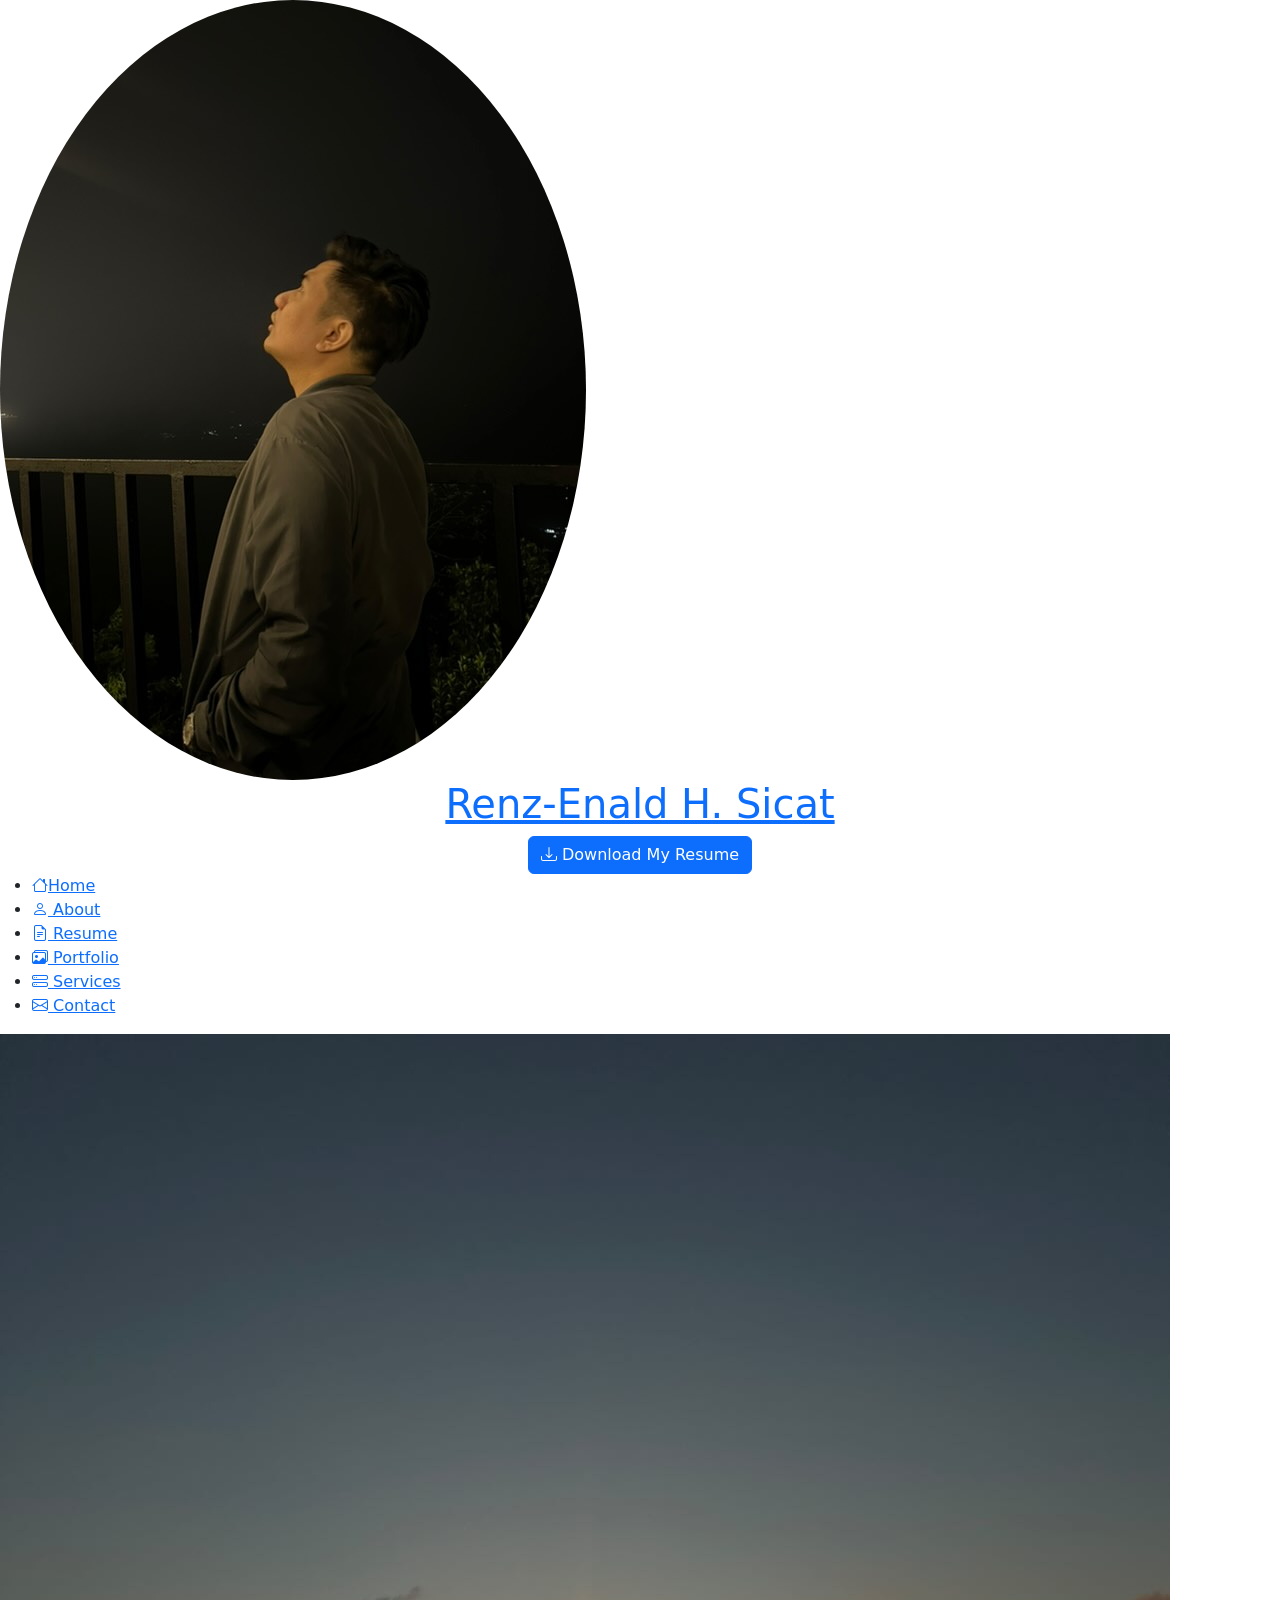
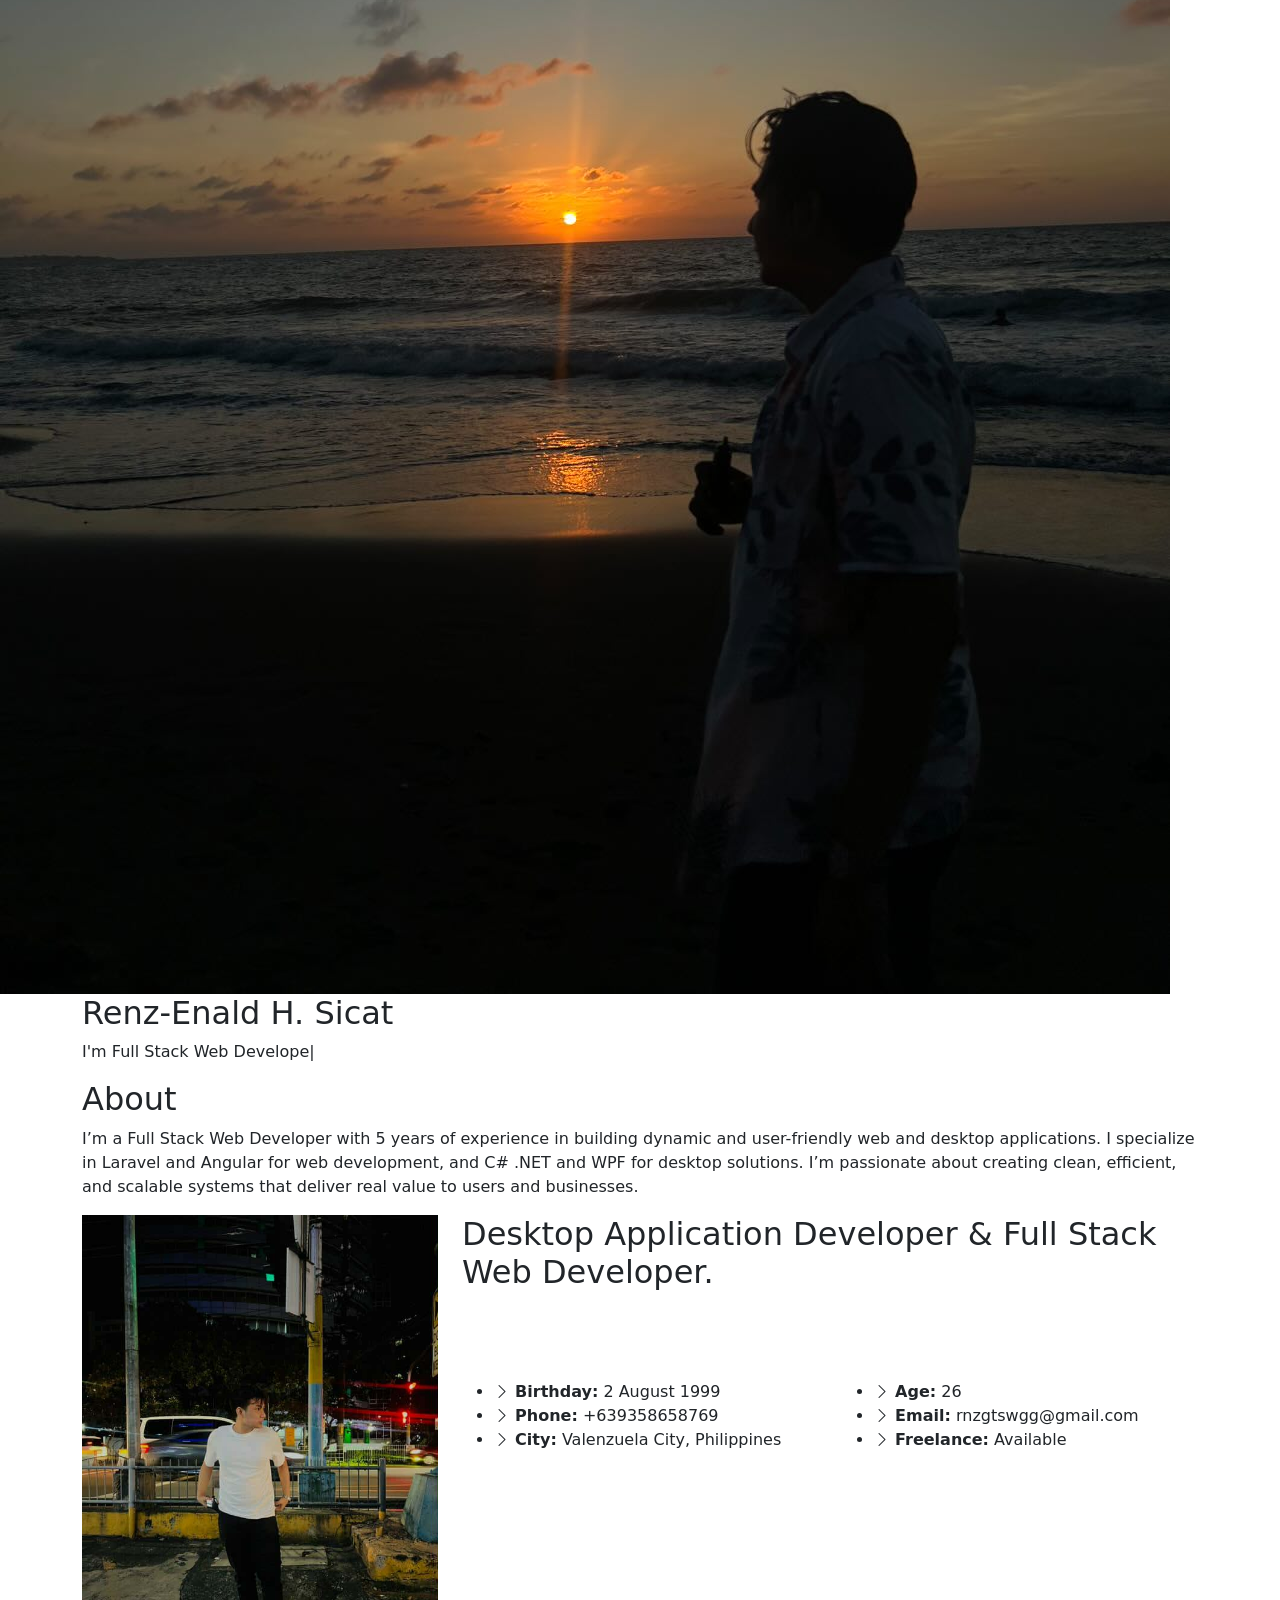
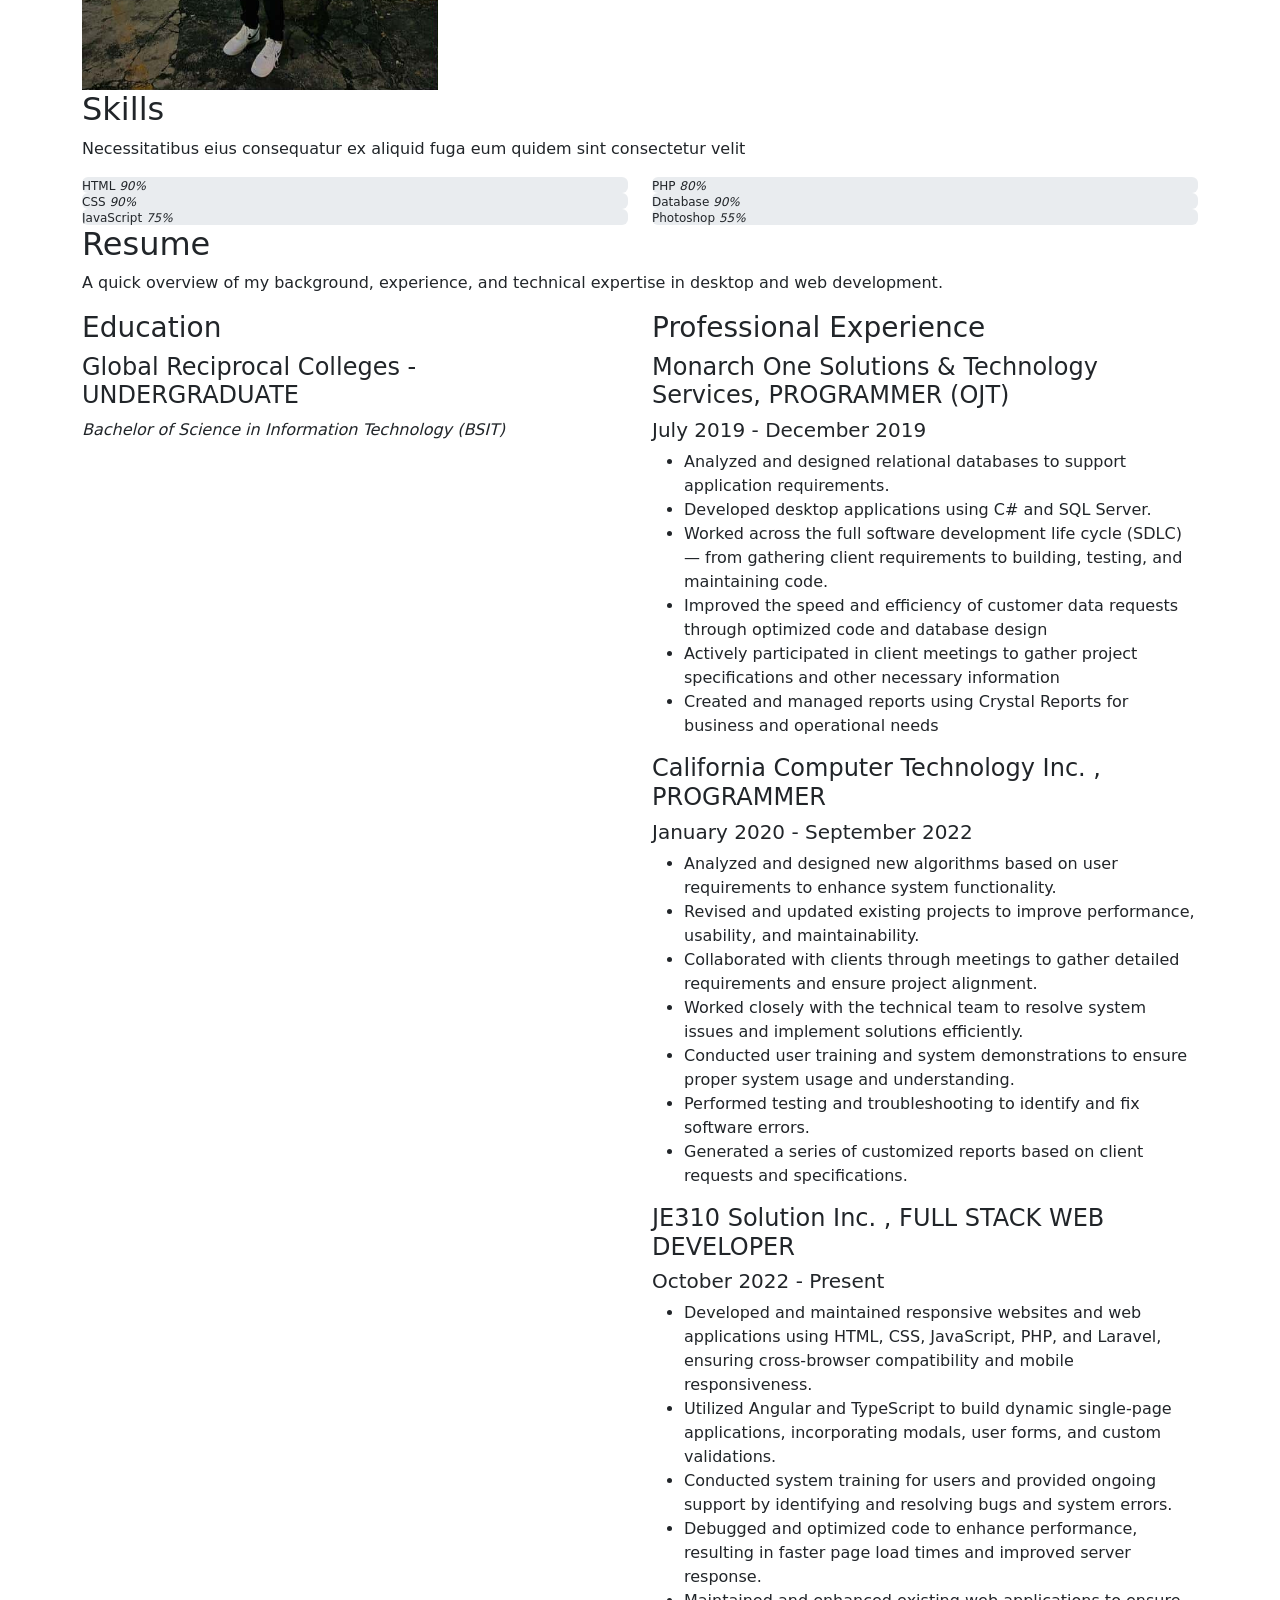
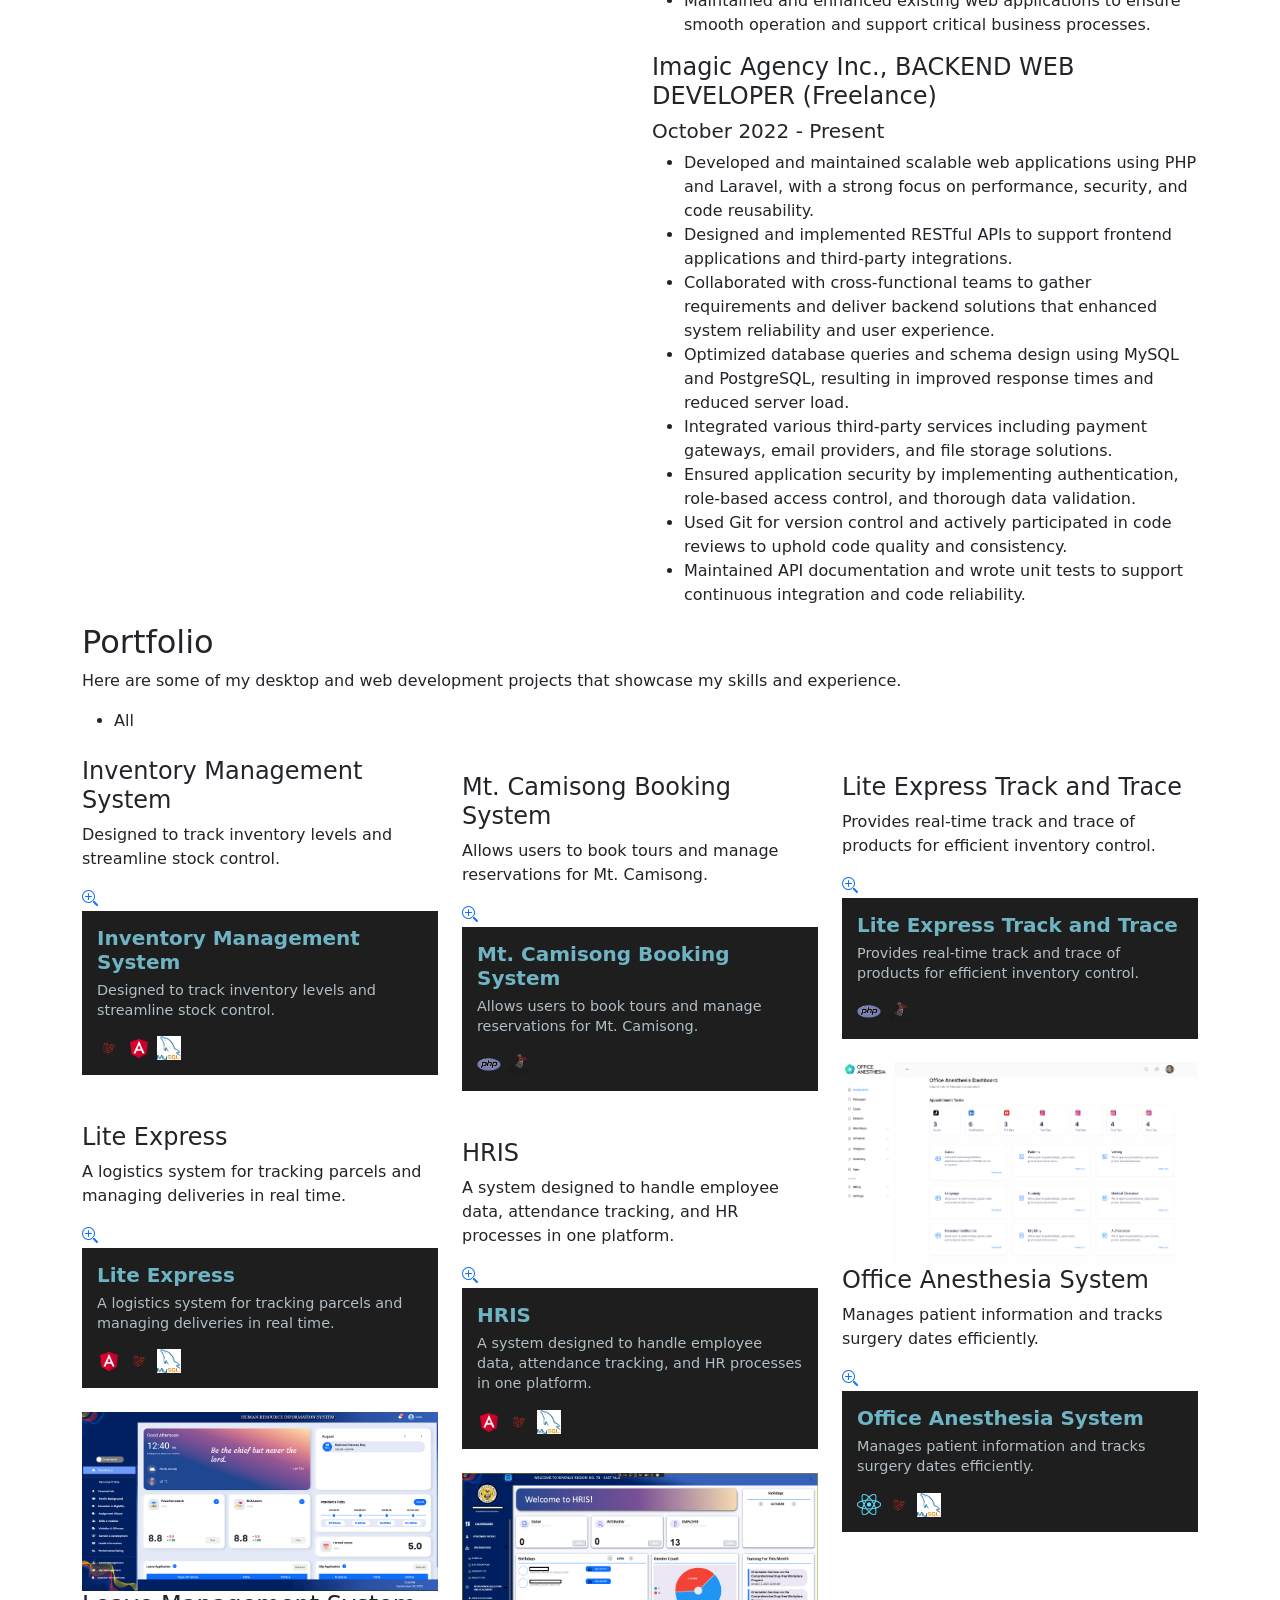
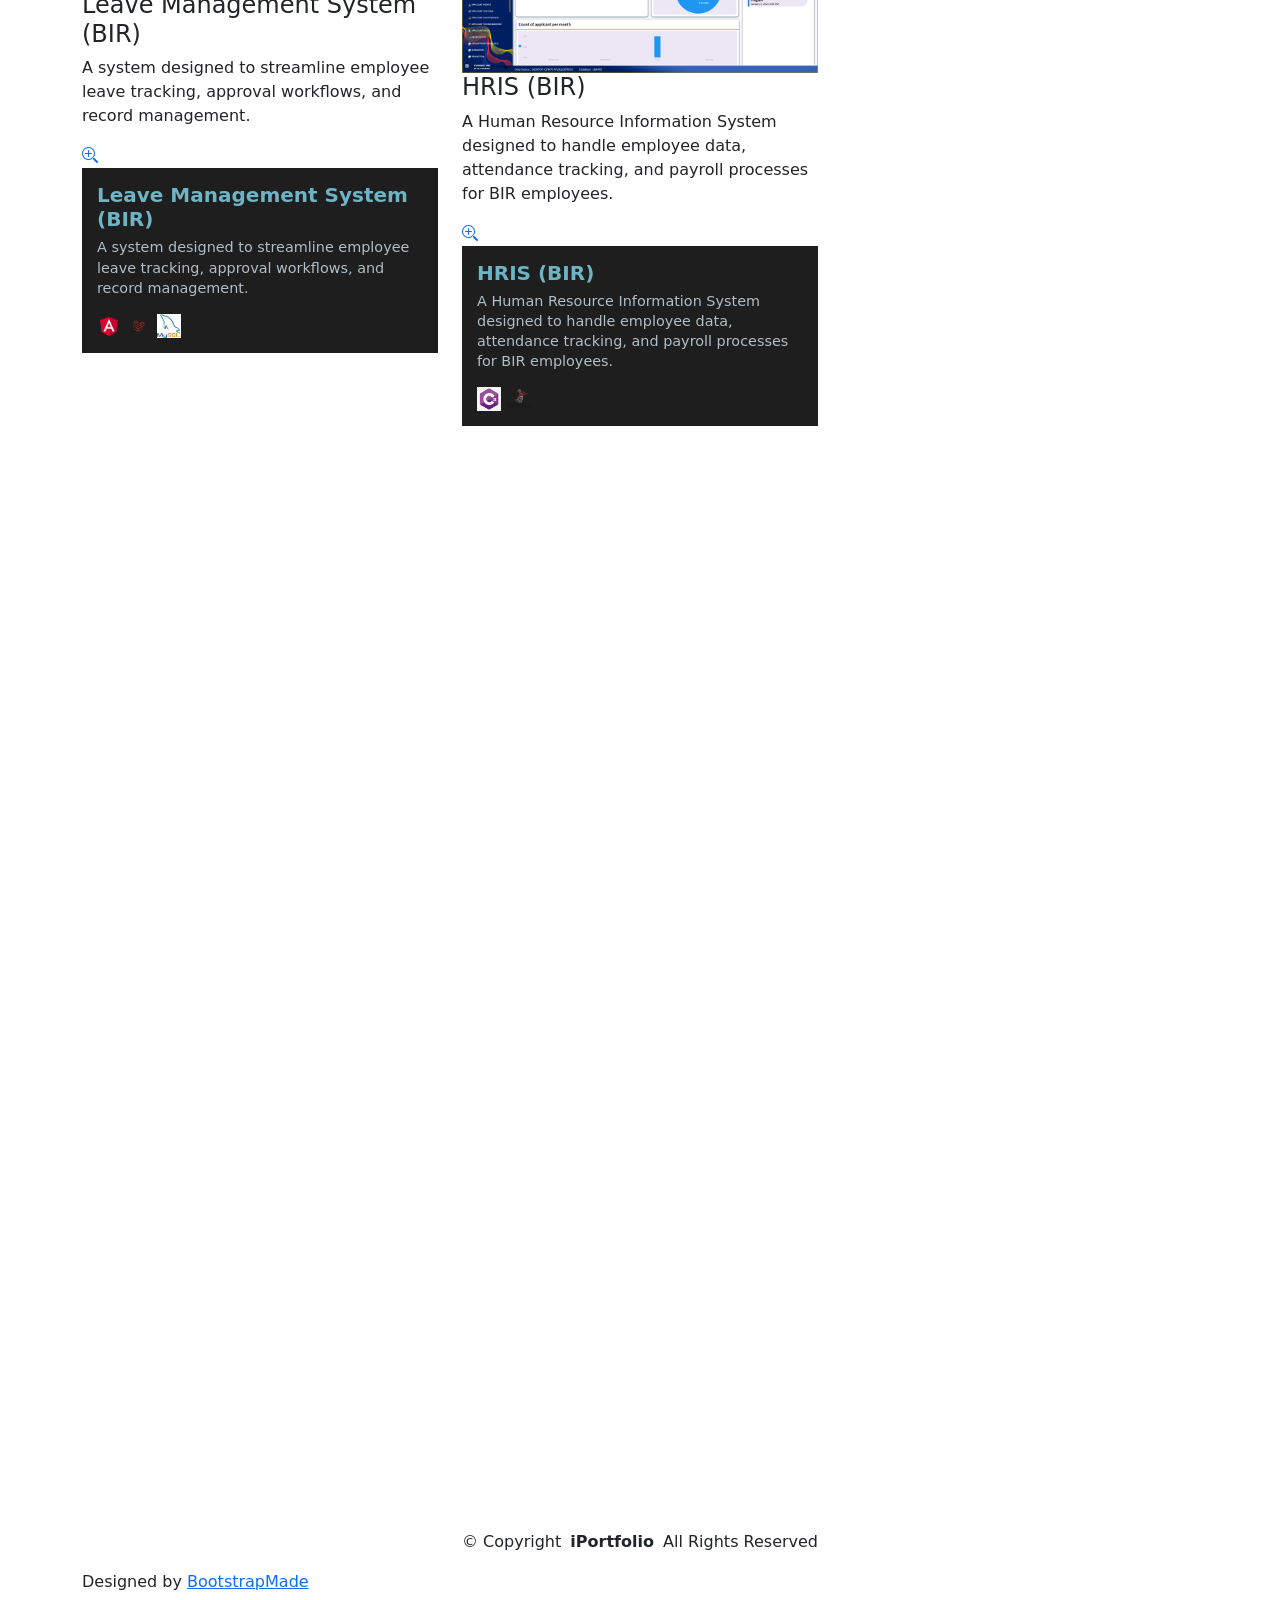
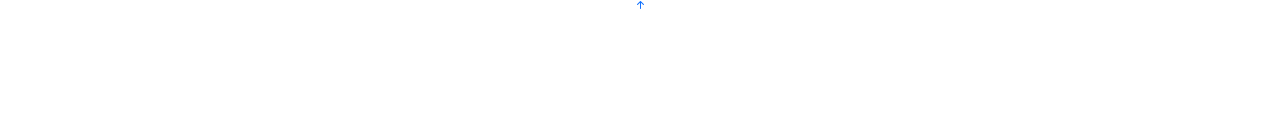
==== commit e5d863d7: "add mb" ====
--- a/index.html
+++ b/index.html
@@ -156,7 +156,9 @@
           </div>
           <div class="col-lg-8 content">
             <h2>Desktop Application Developer &amp; Full Stack Web Developer.</h2>
-           
+            <p class="fst-italic py-3 mb-5" >
+             
+            </p>
             <div class="row">
               <div class="col-lg-6">
                 <ul>
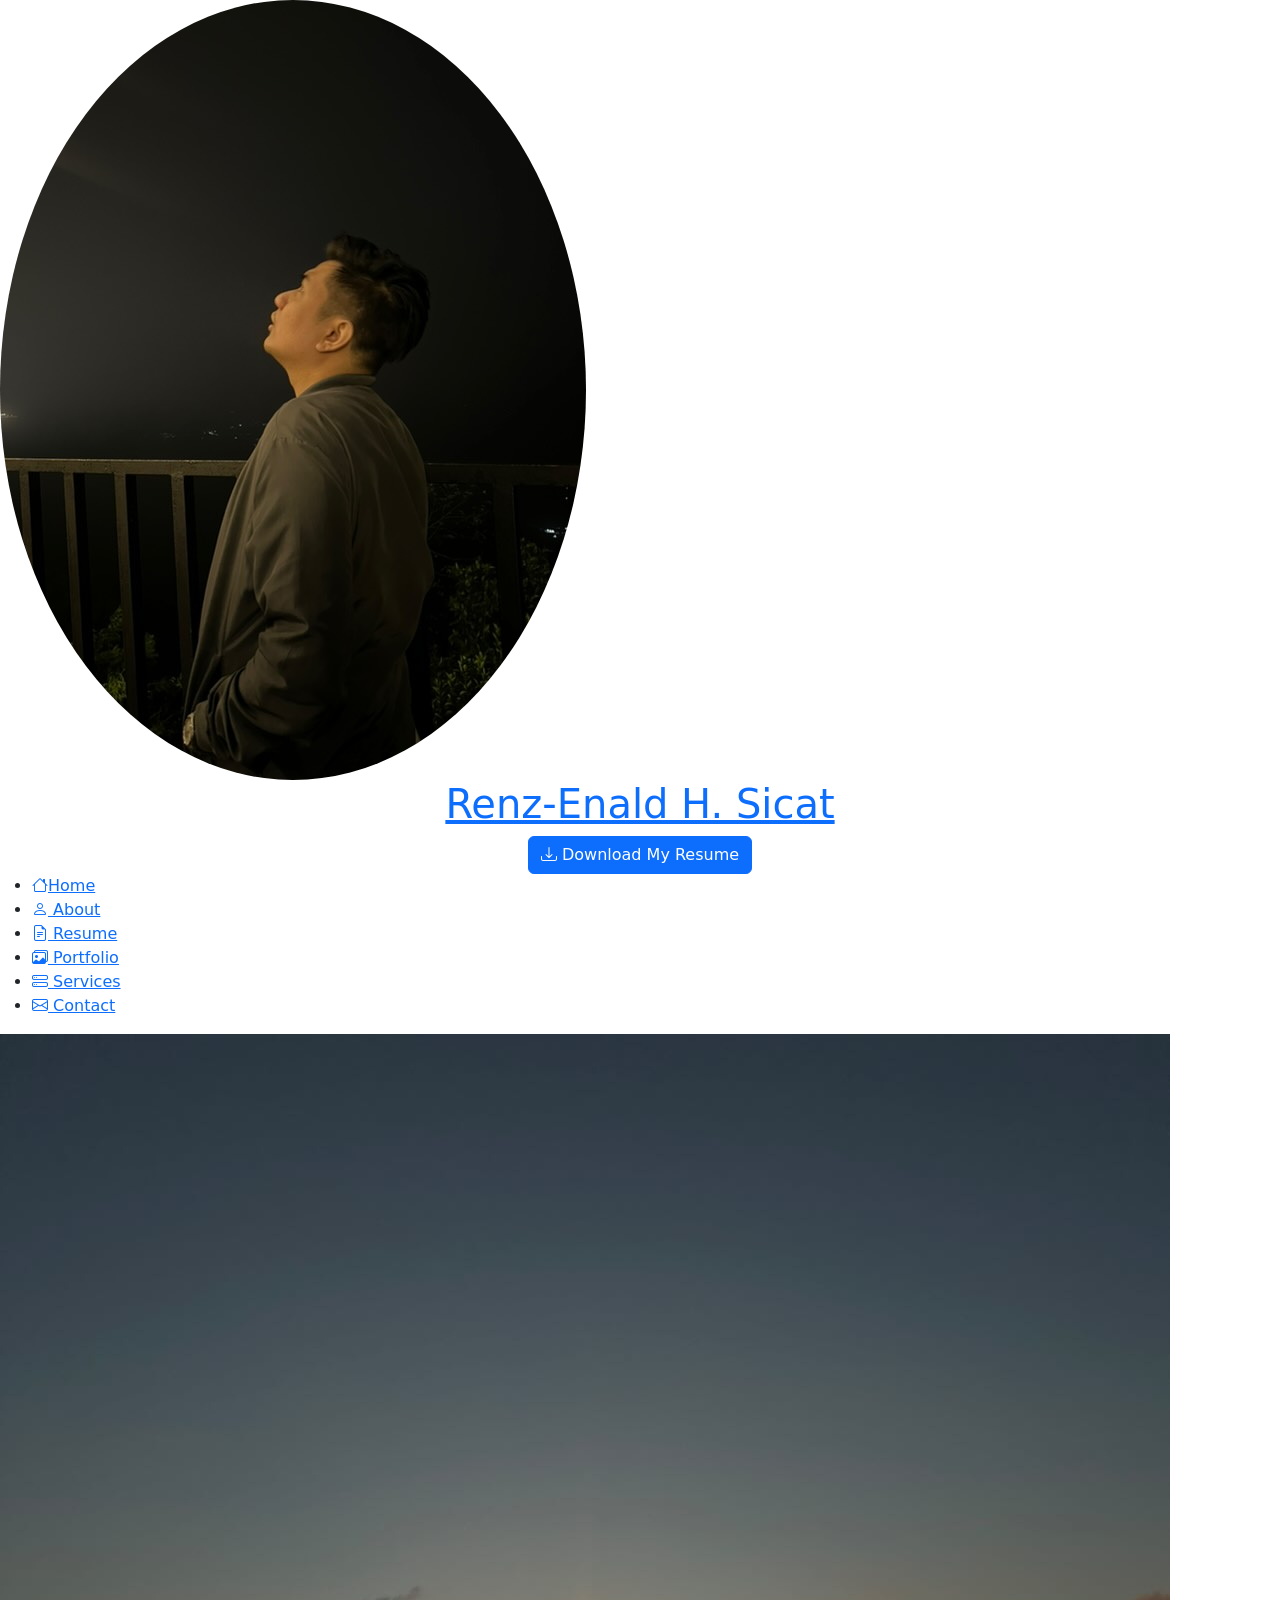
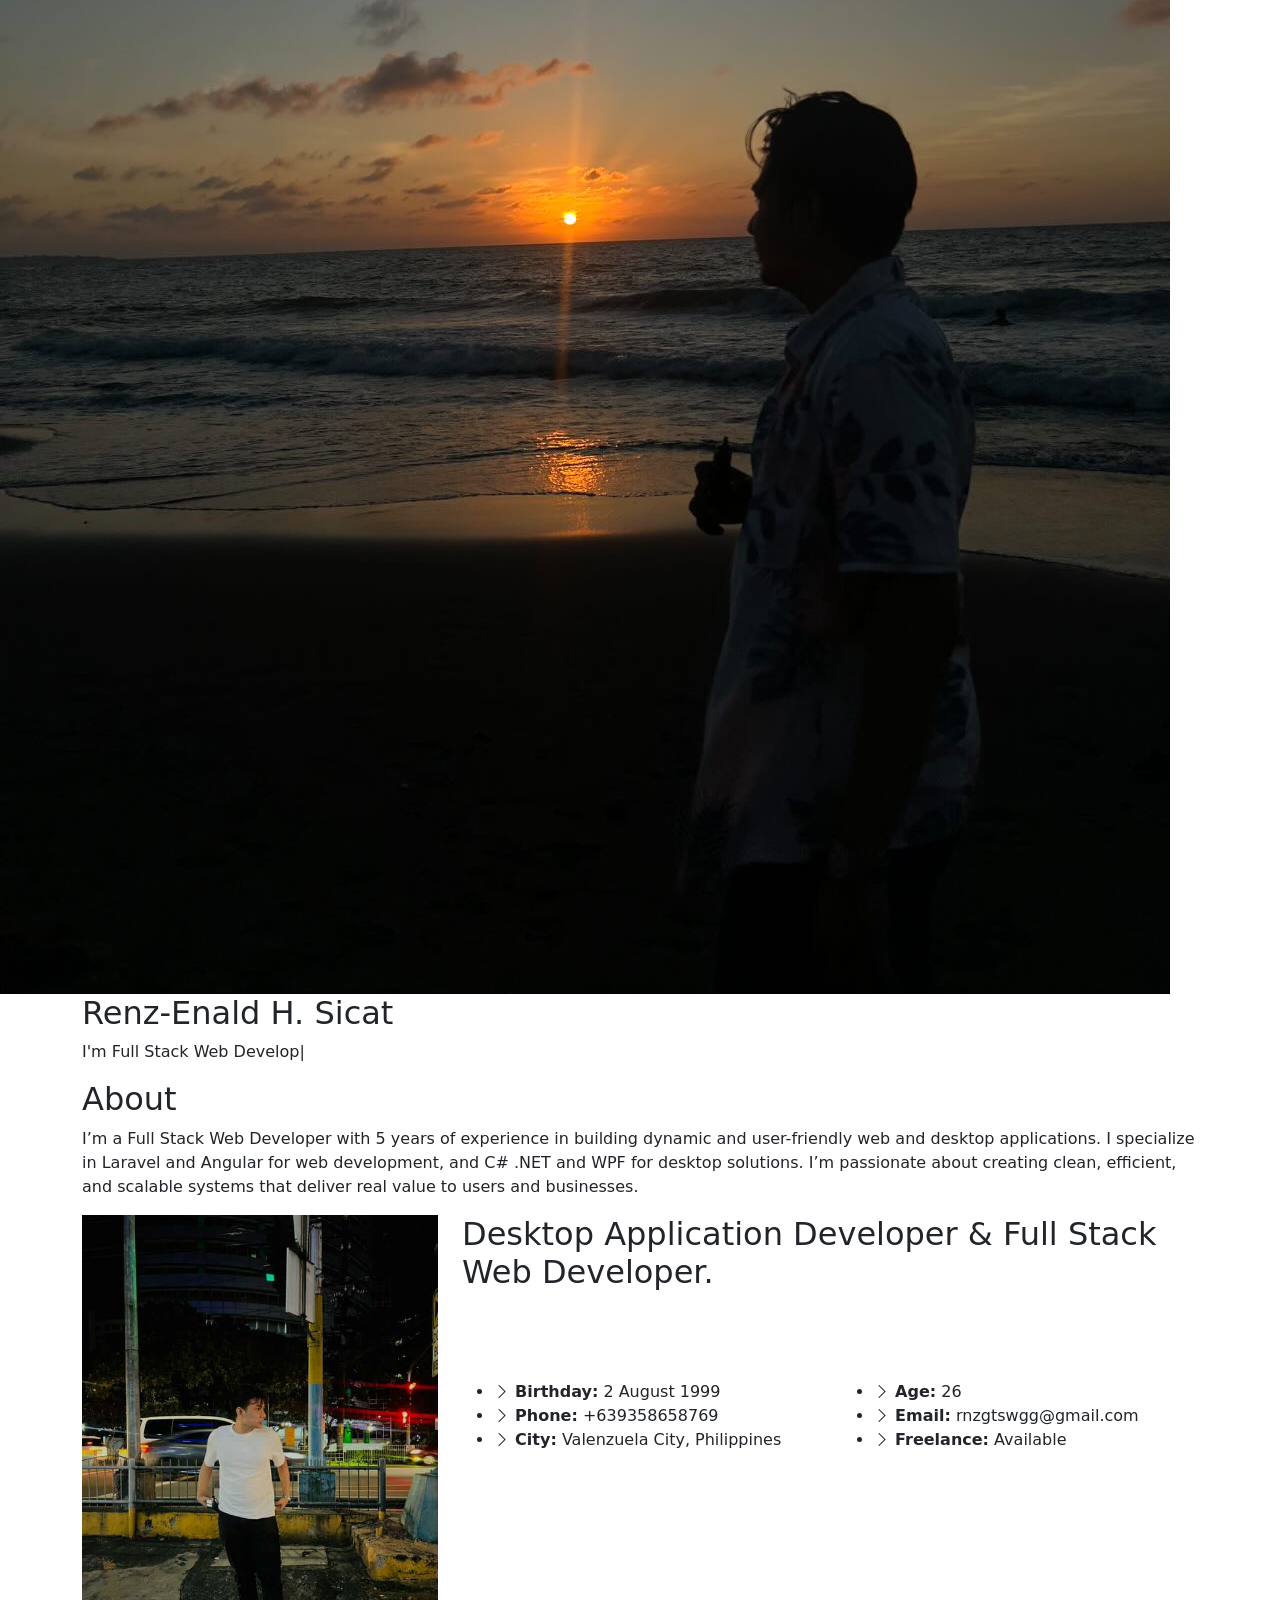
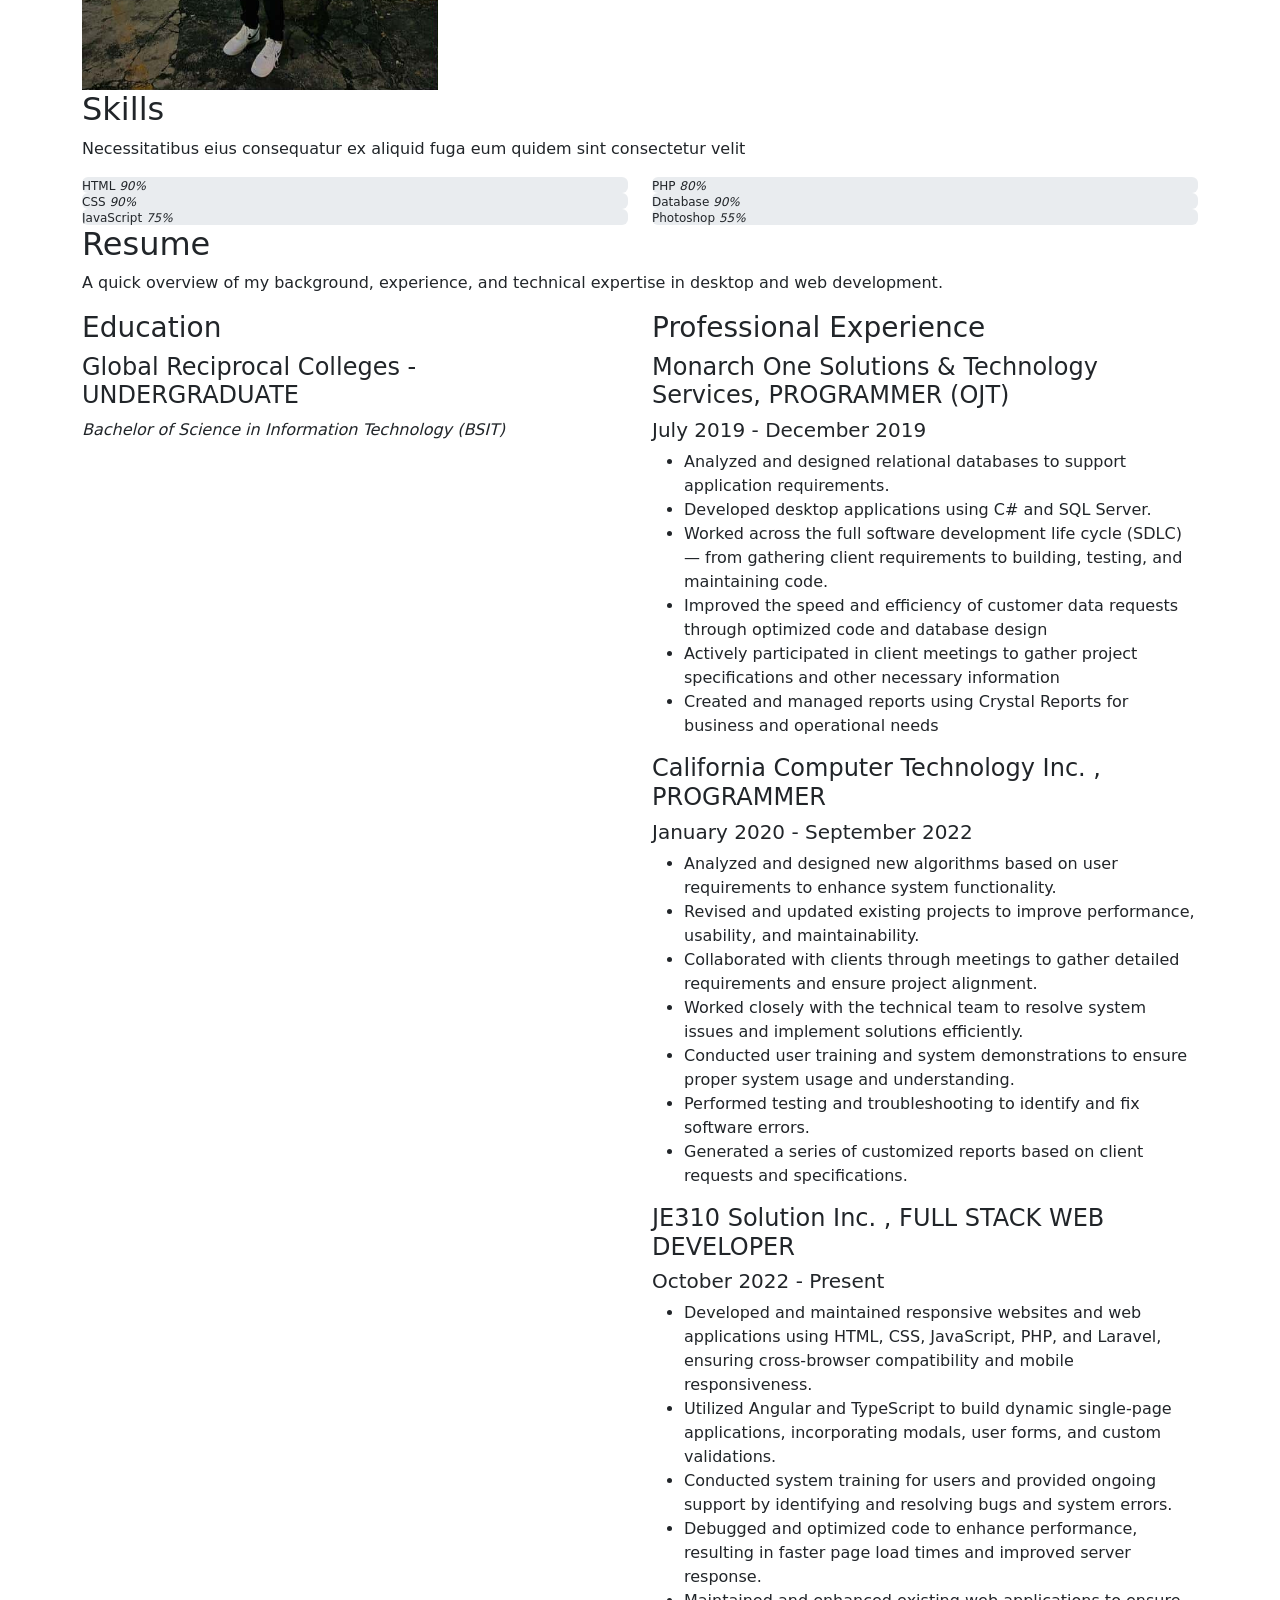
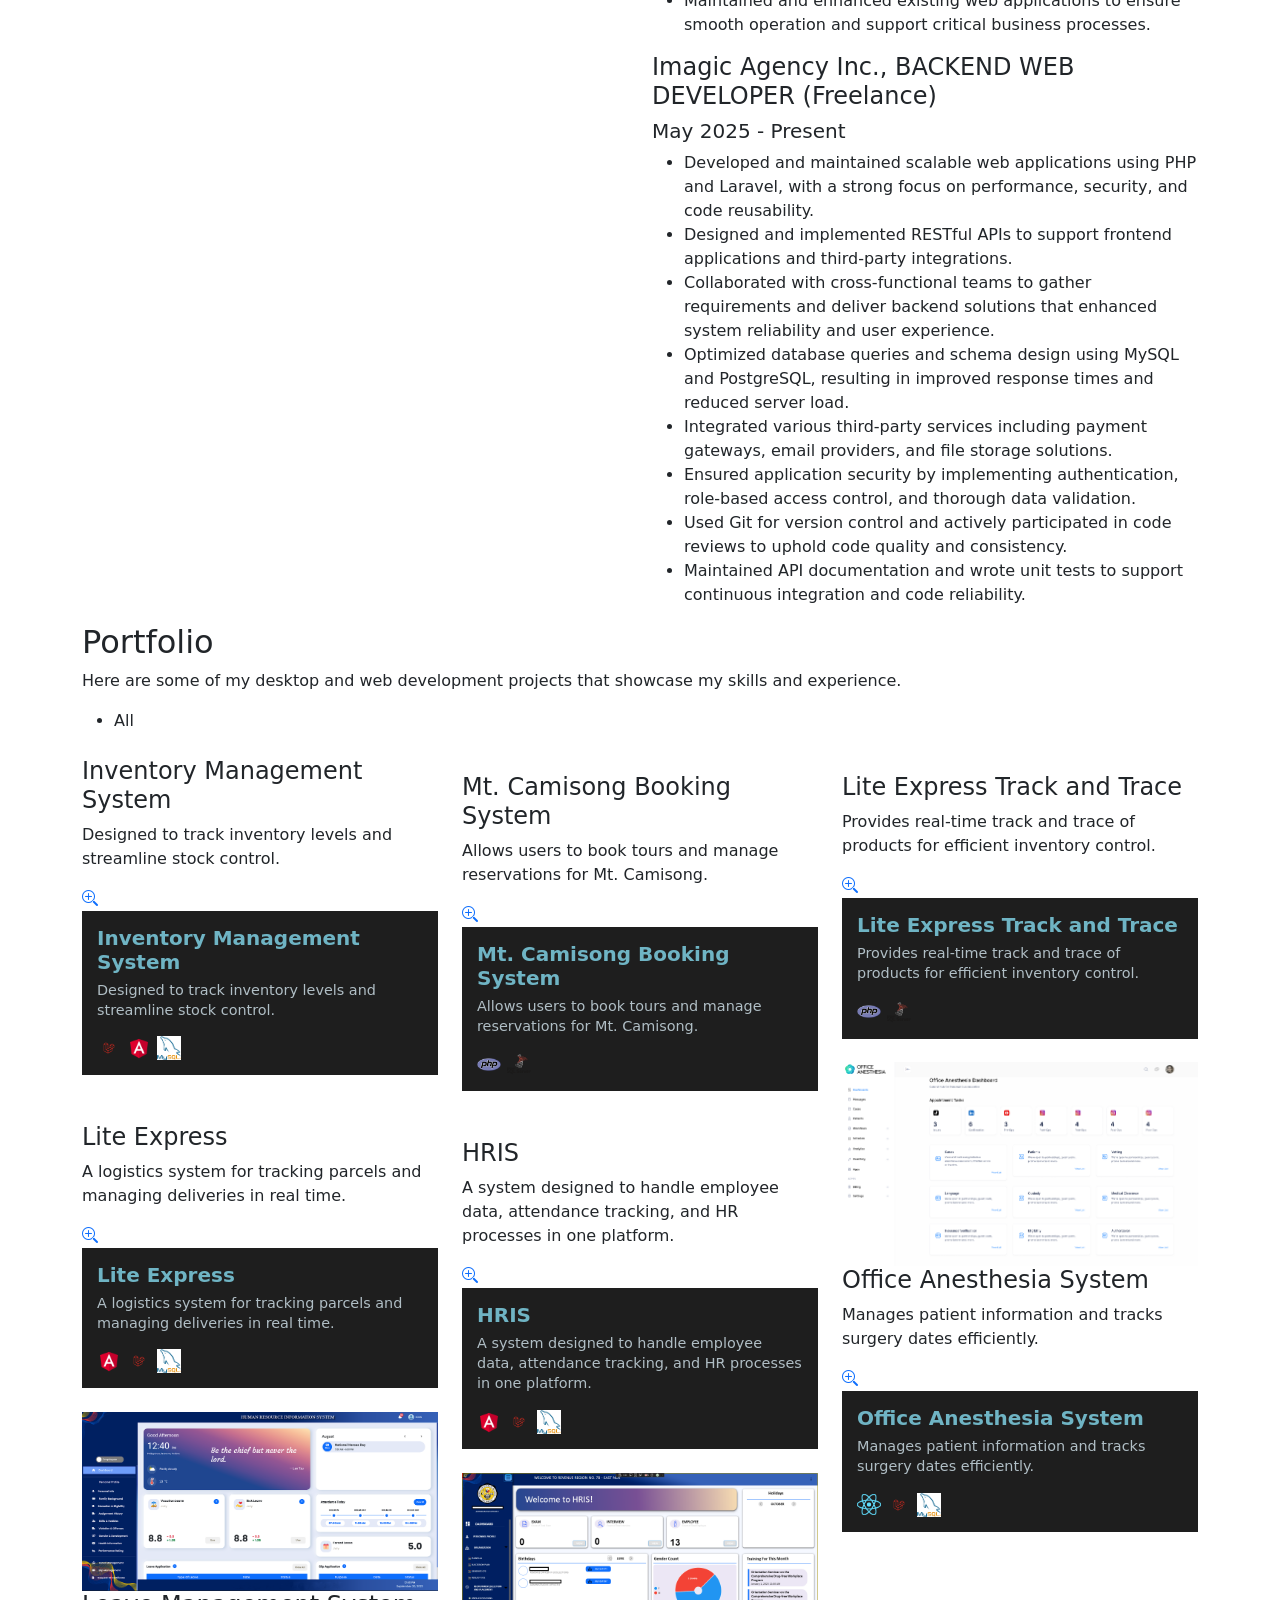
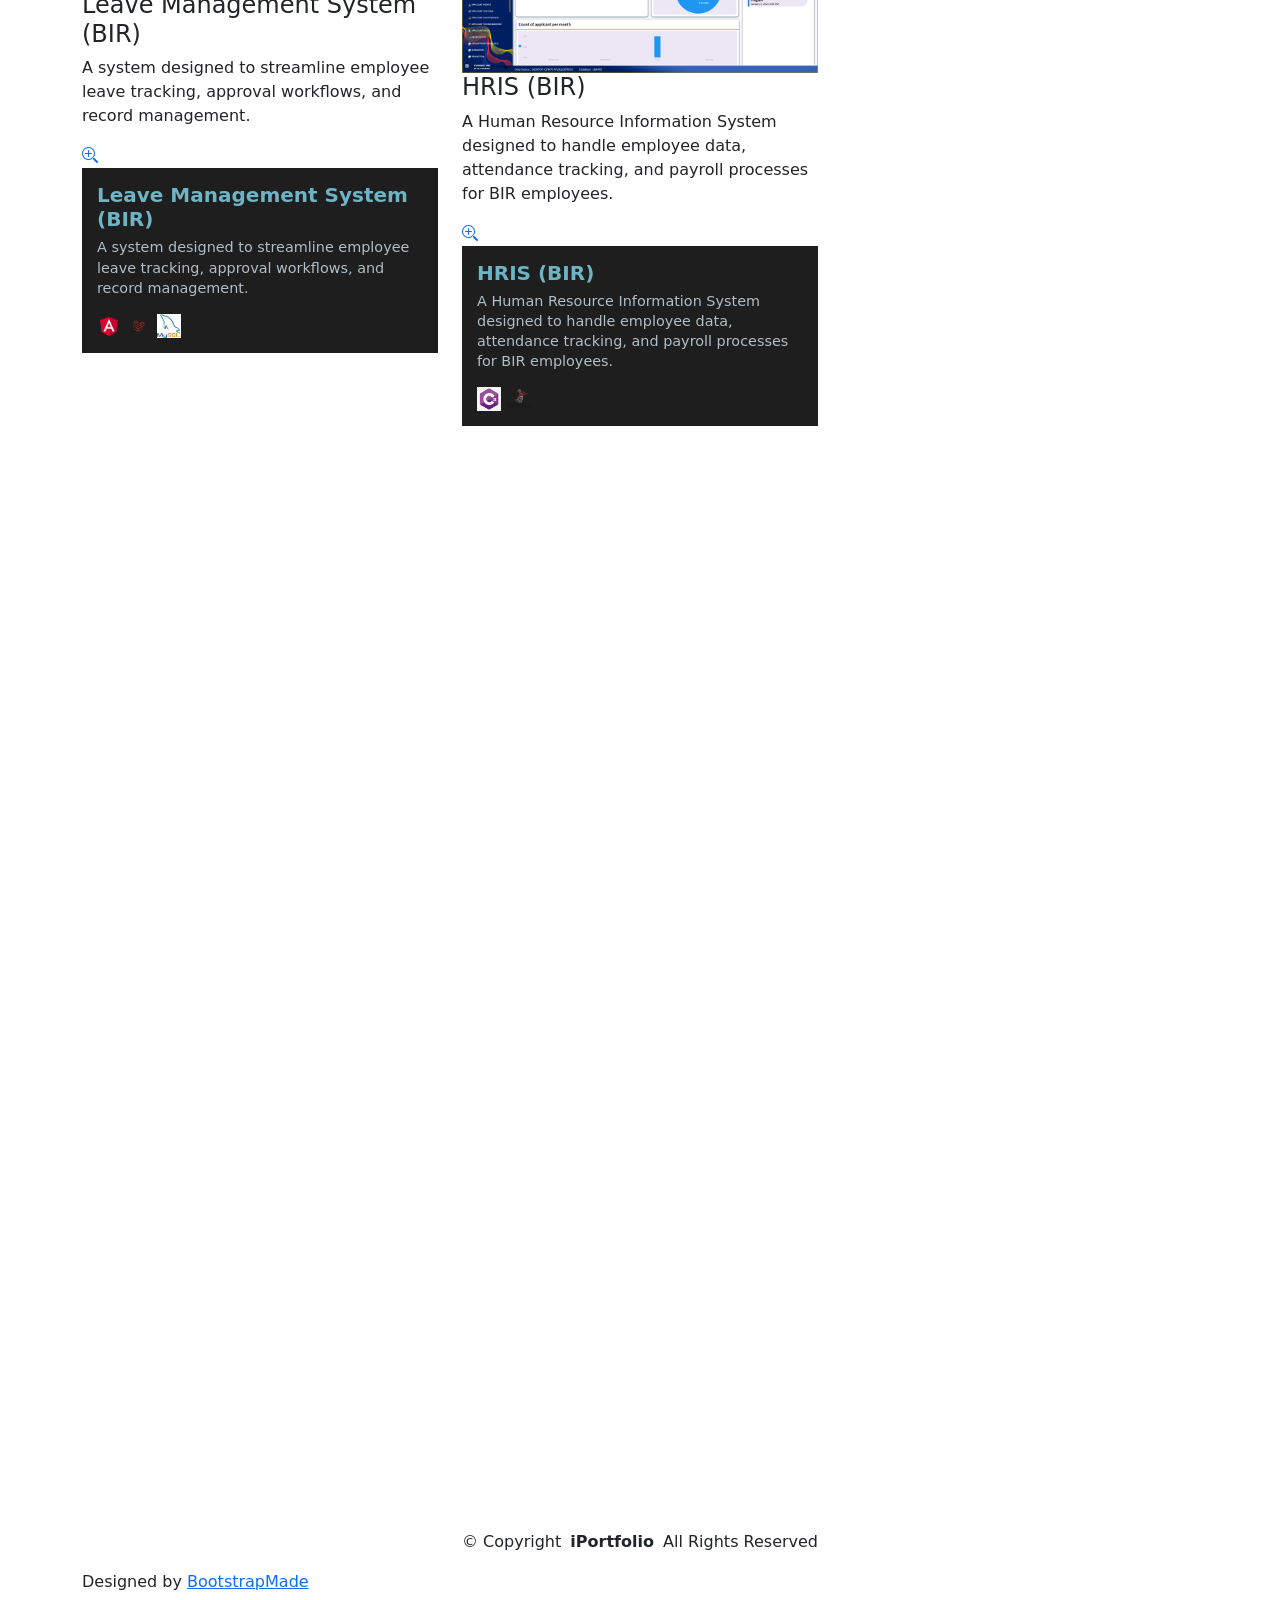
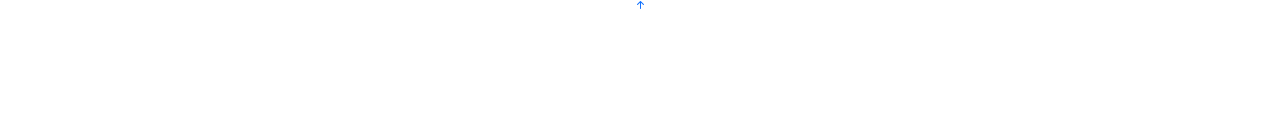
==== commit 178cade8: "change date" ====
--- a/index.html
+++ b/index.html
@@ -317,7 +317,7 @@
 
              <div class="resume-item">
               <h4>Imagic Agency Inc., BACKEND WEB DEVELOPER (Freelance) </h4>
-              <h5>October 2022 - Present</h5>
+              <h5>May 2025 - Present</h5>
               <ul>
                 <li>Developed and maintained scalable web applications using PHP and Laravel, with a strong focus on performance, security, and code reusability.</li>
                 <li>Designed and implemented RESTful APIs to support frontend applications and third-party integrations.</li>
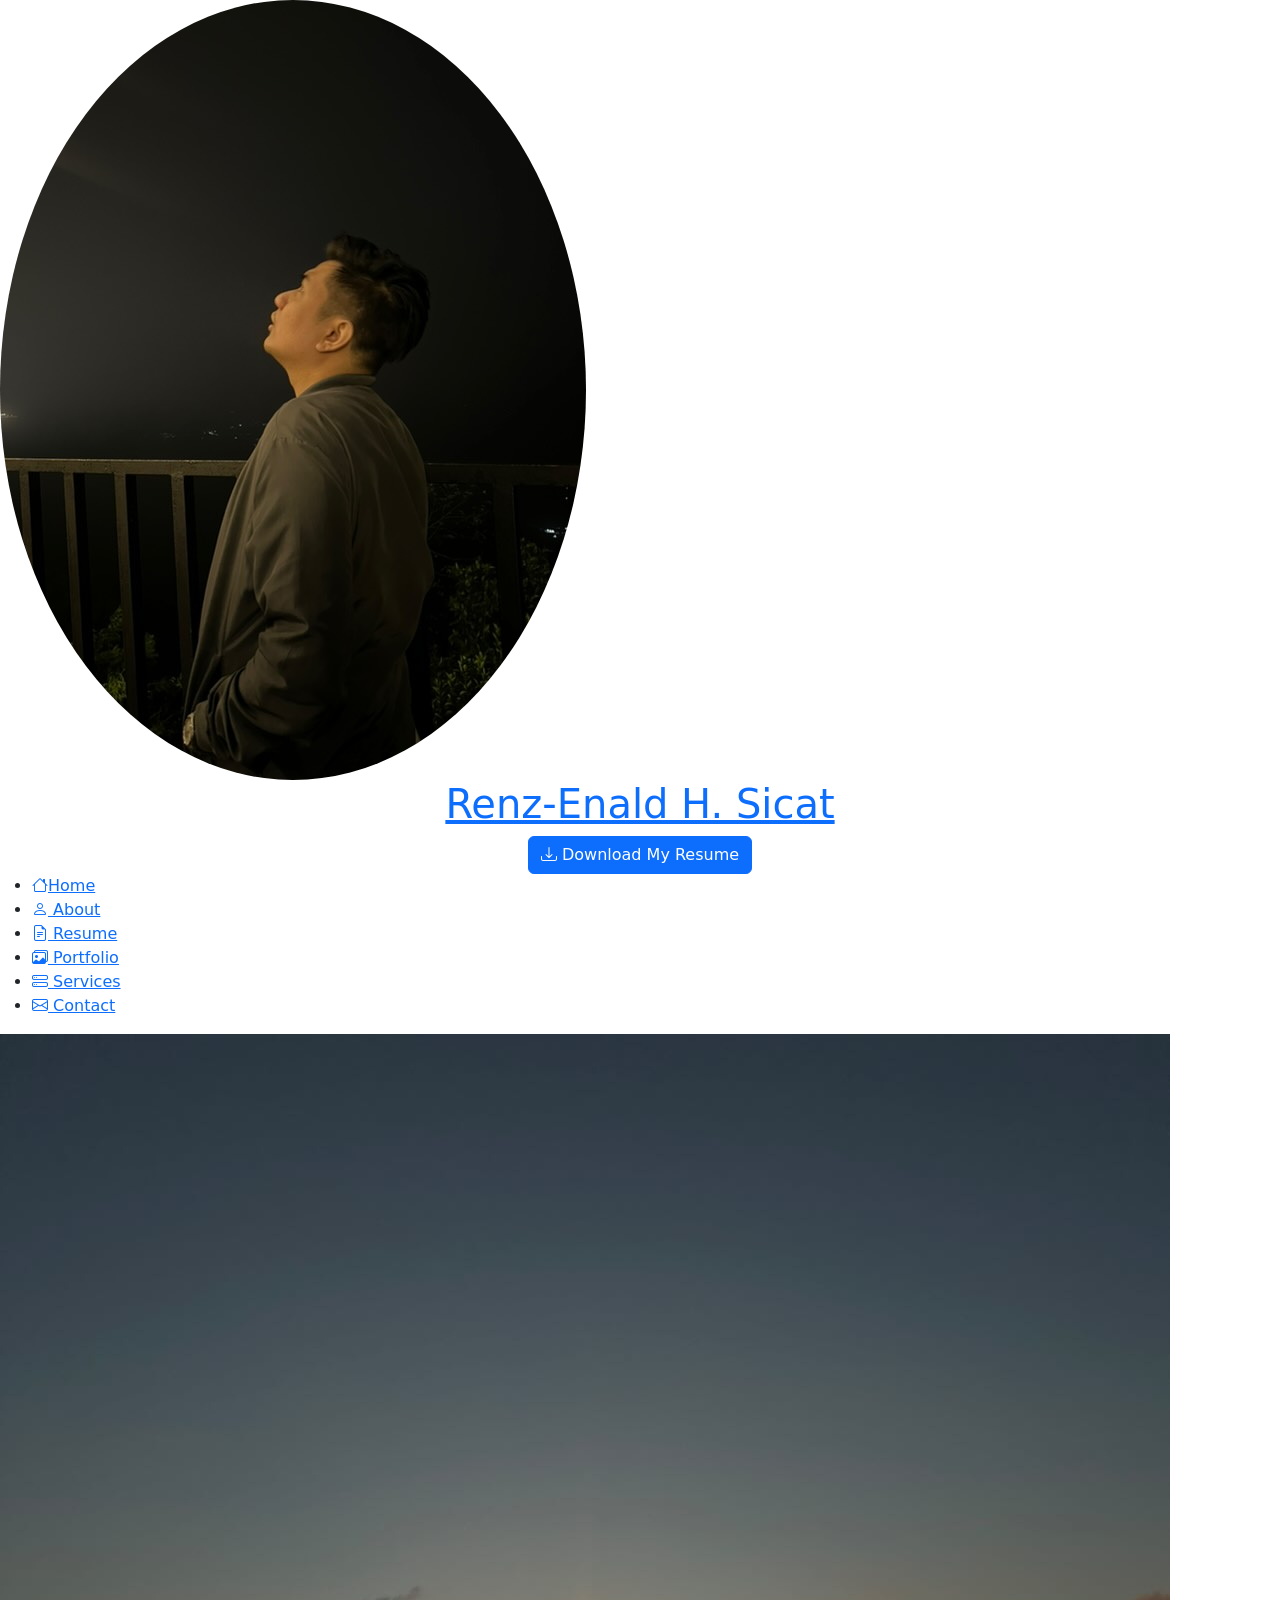
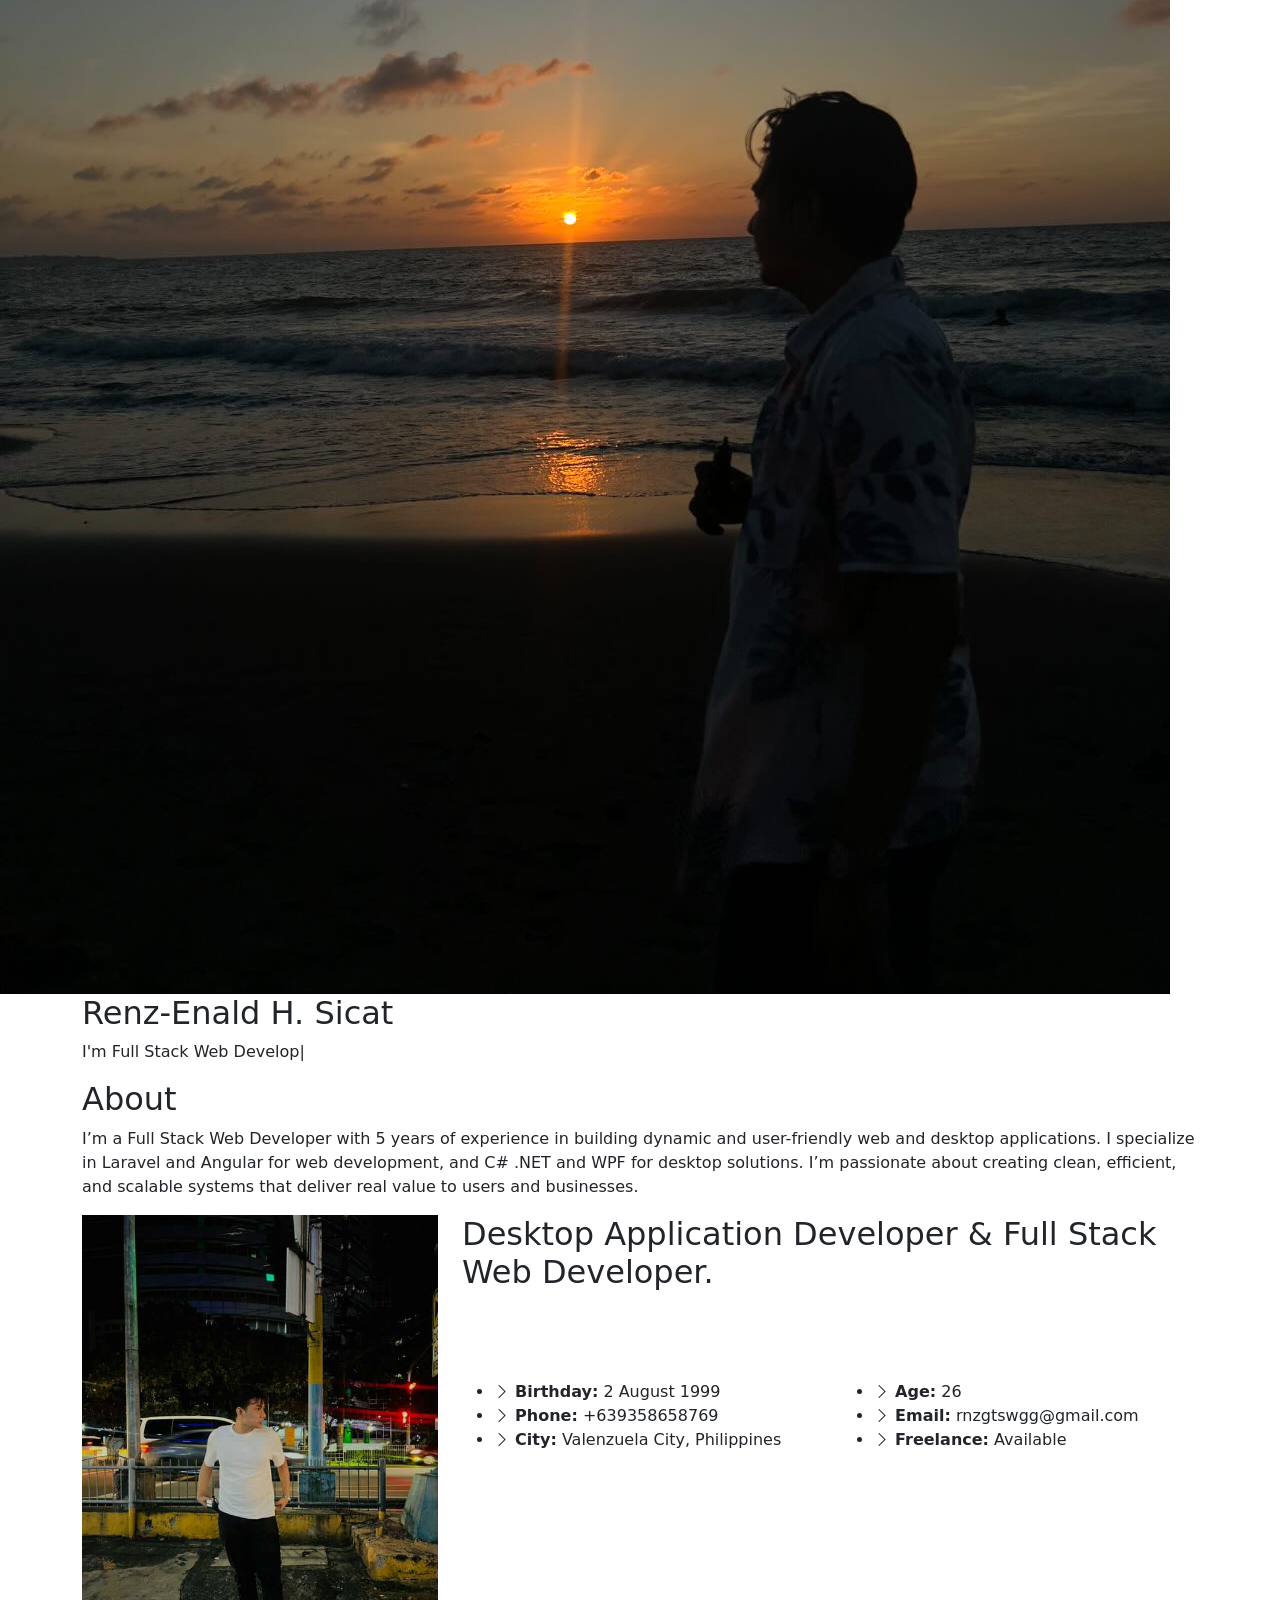
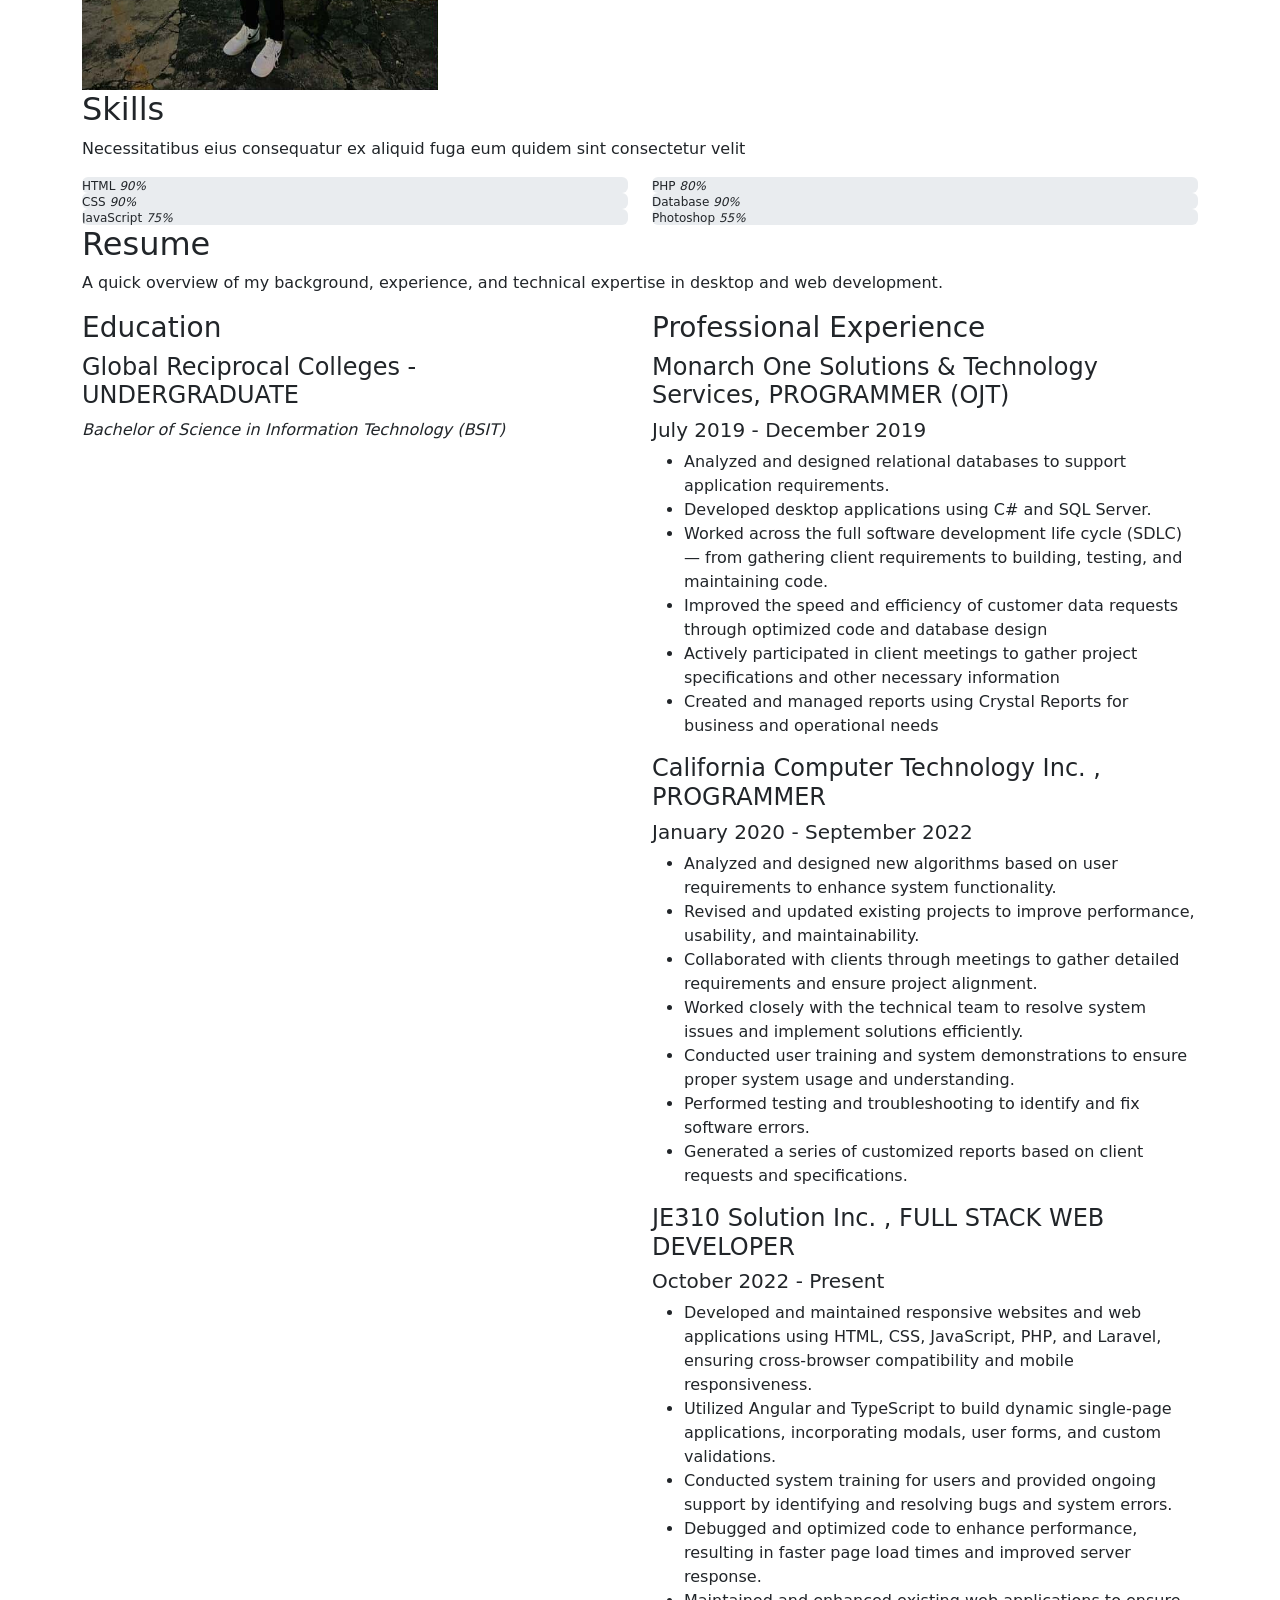
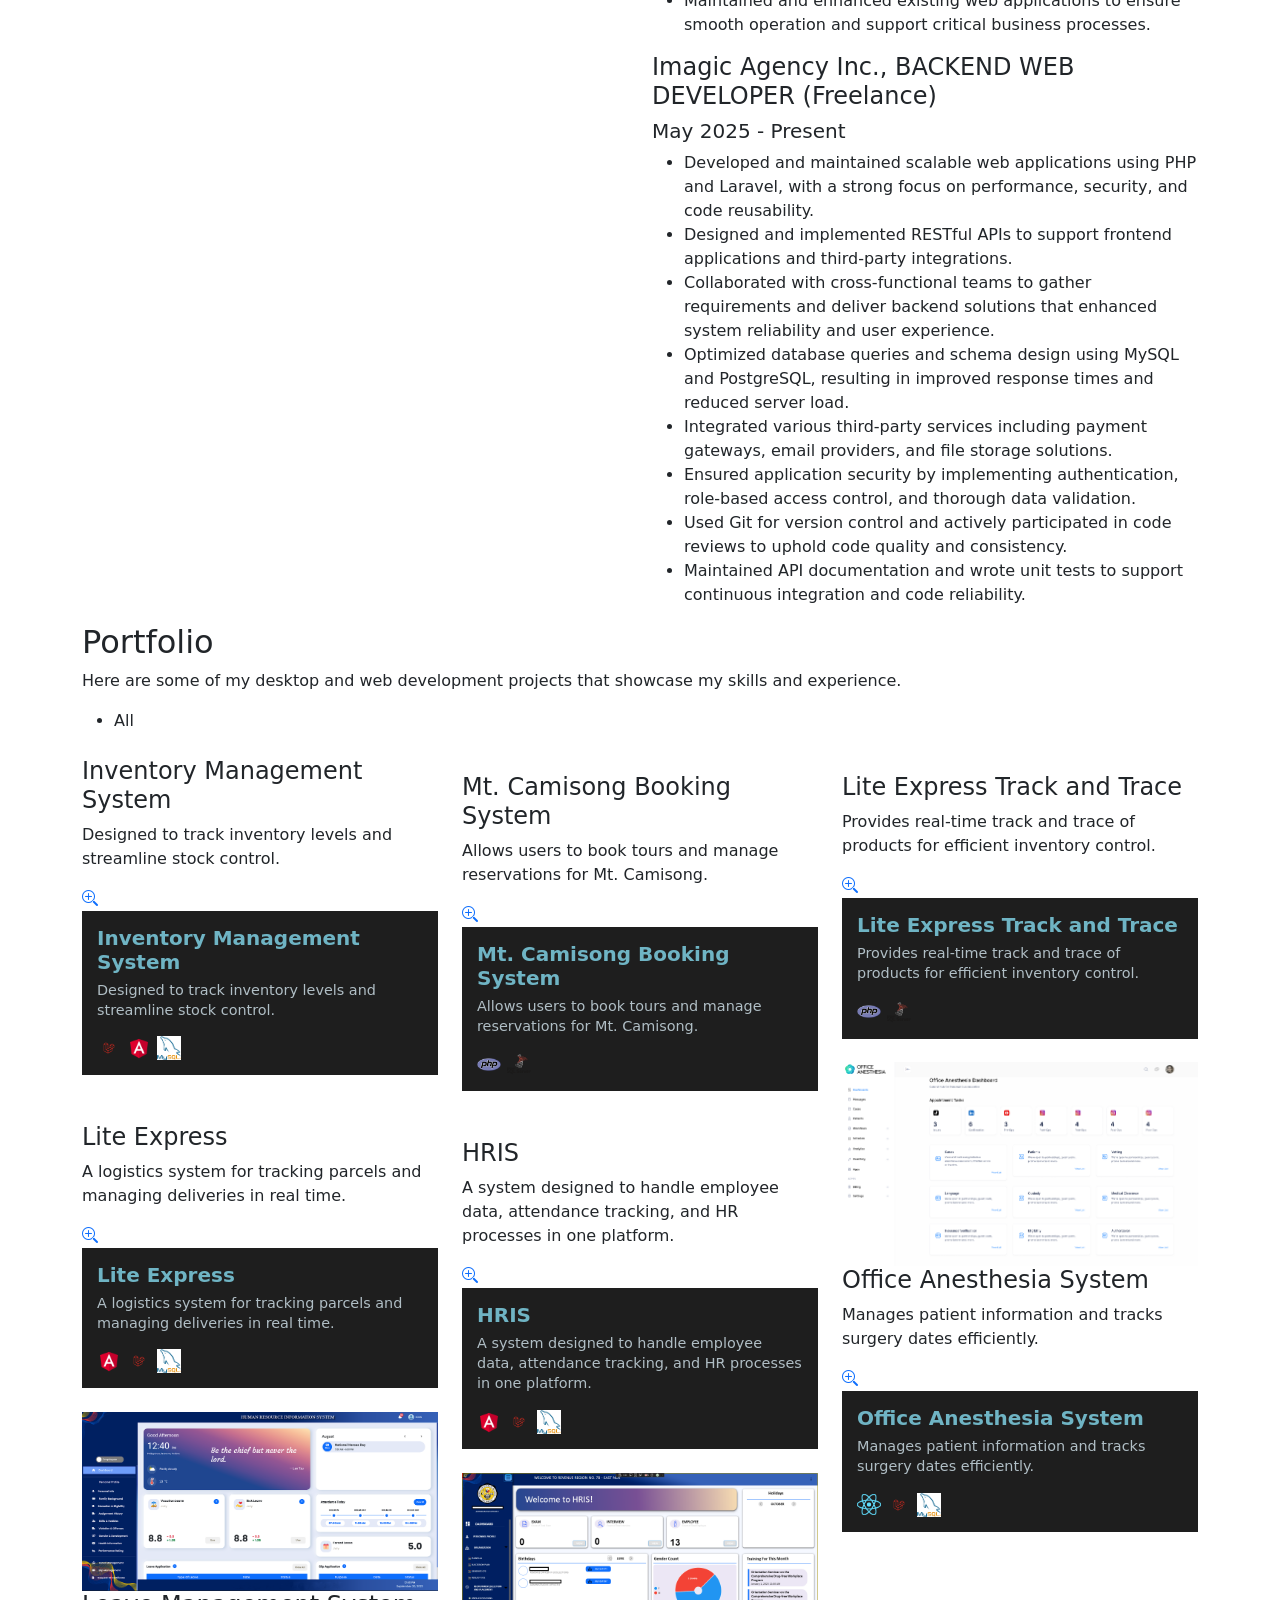
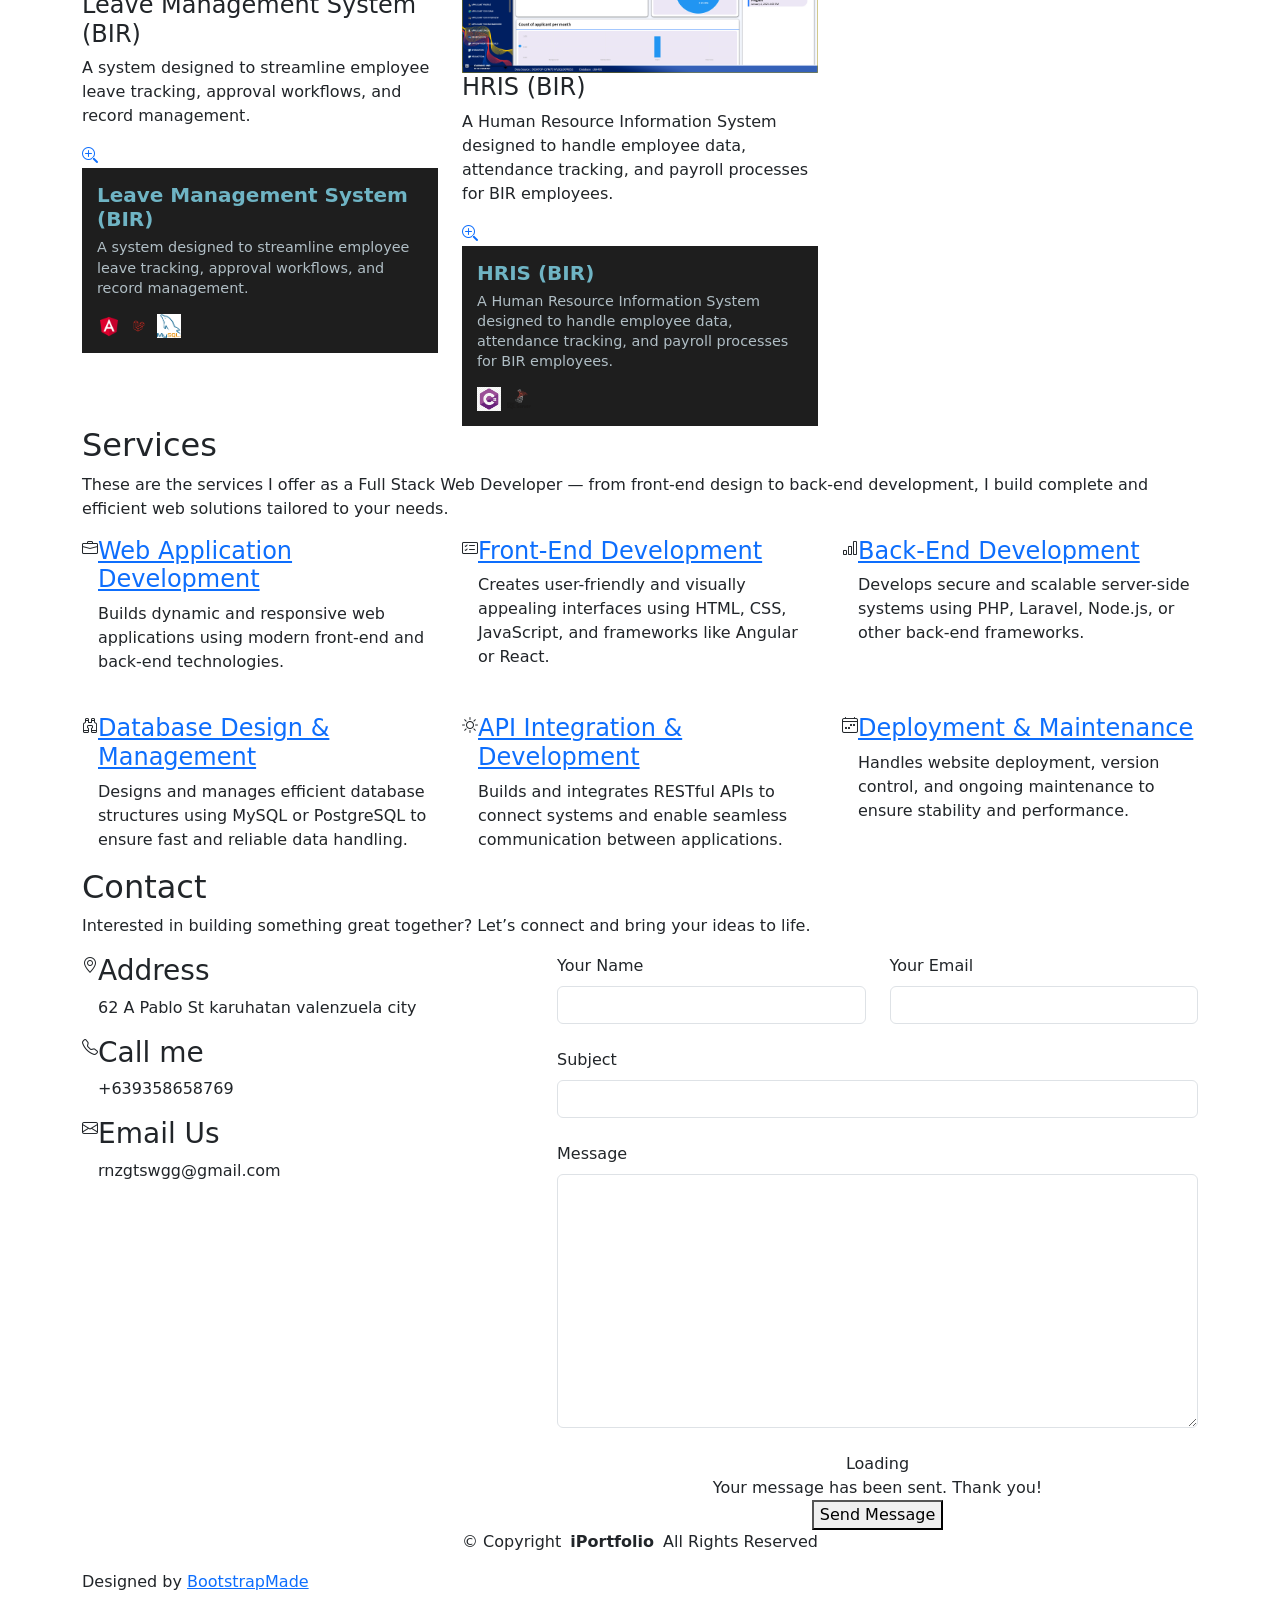
==== commit e67a29f0: "add resume html" ====
--- a/index.html
+++ b/index.html
@@ -107,7 +107,7 @@
     </a>
 
    <div class="resume-download text-center">
-  <a href="assets/docs/RenzResume.pdf" download class="btn btn-primary">
+  <a href="resume.html" download class="btn btn-primary">
     <i class="bi bi-download"></i> Download My Resume
   </a>
 </div>
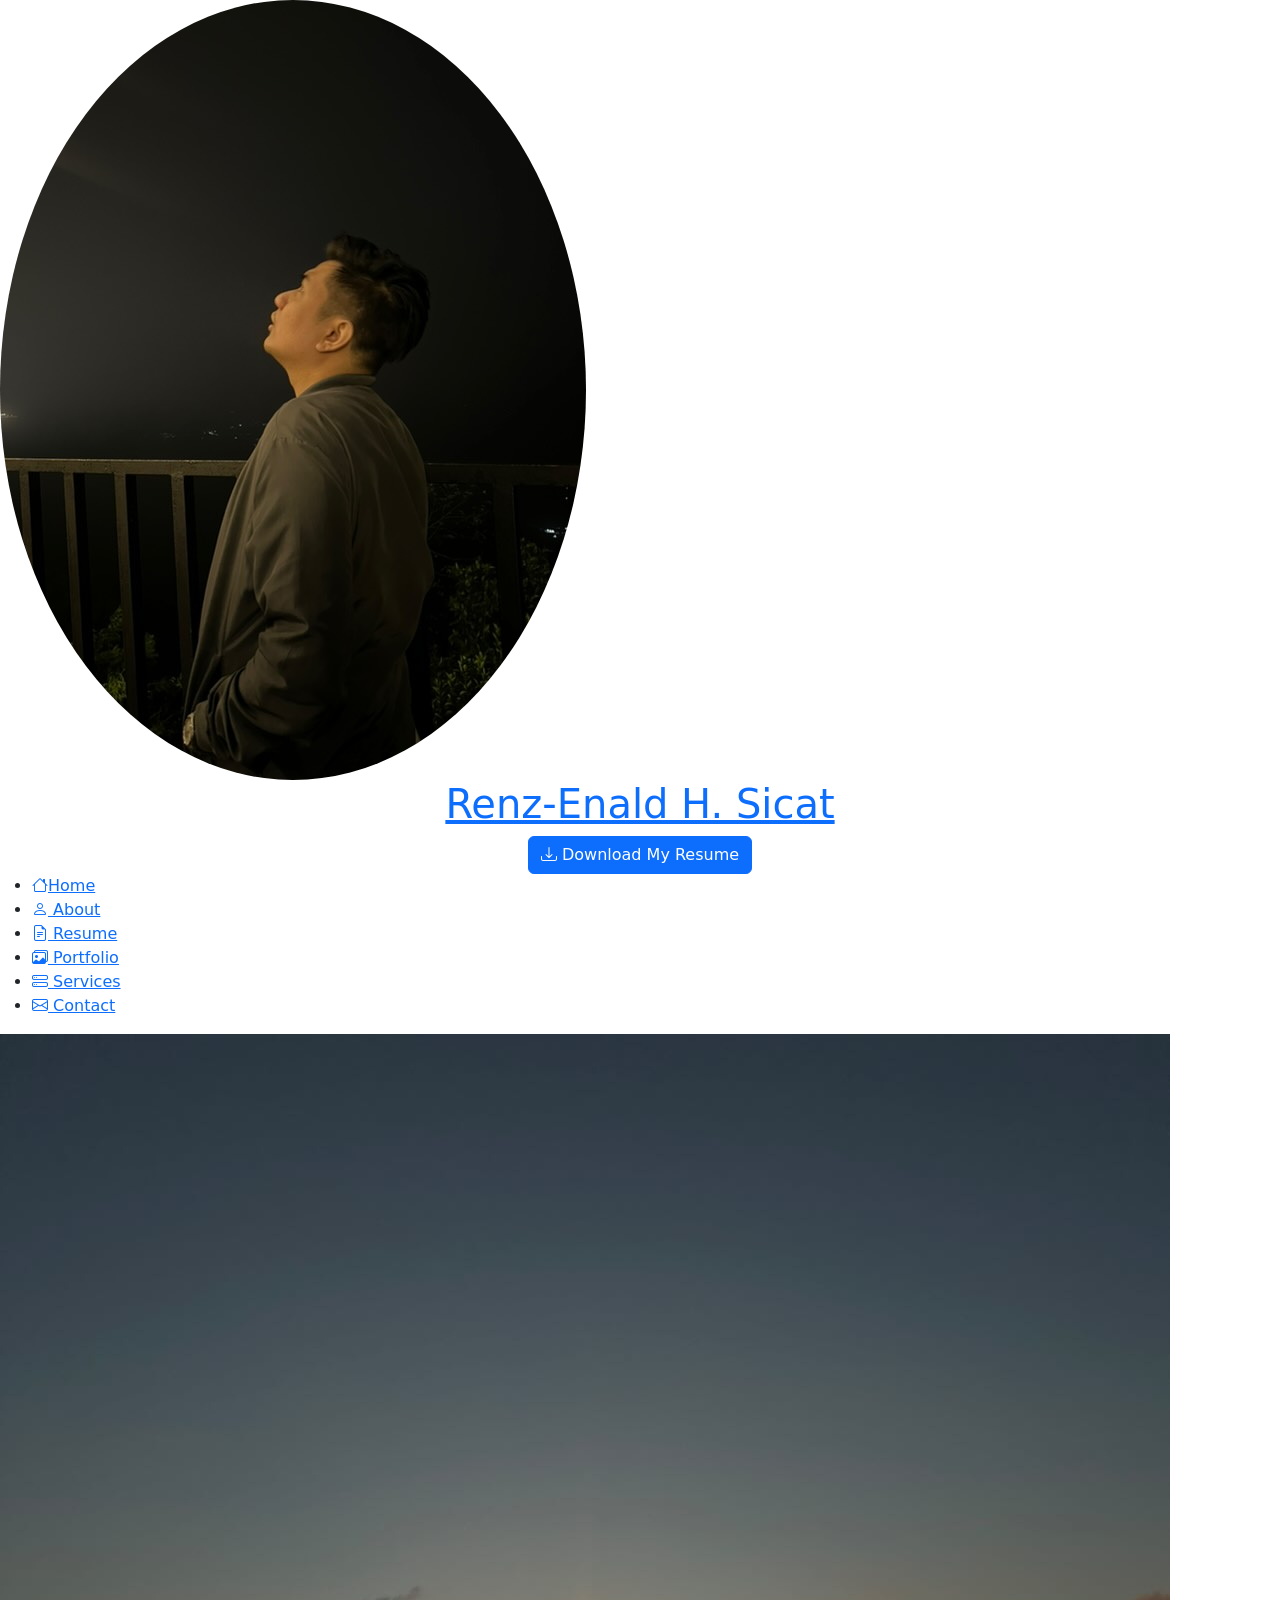
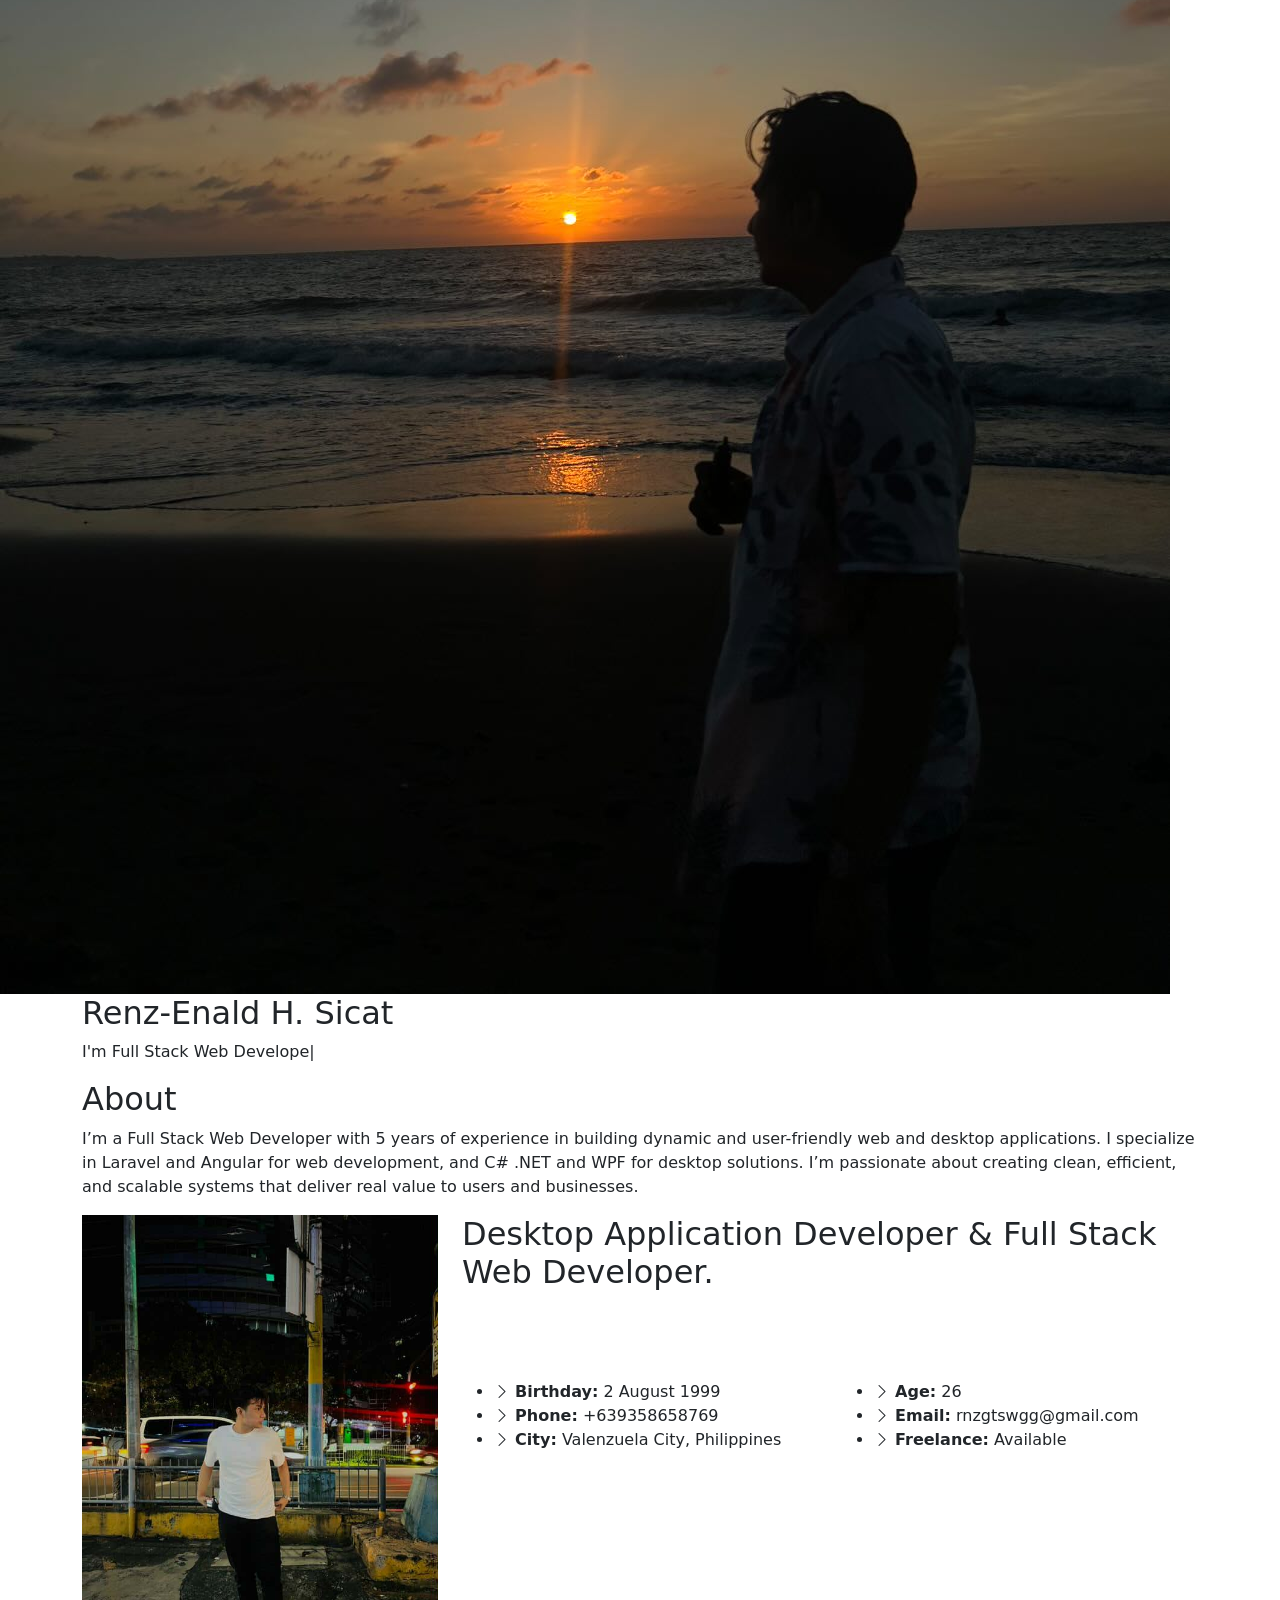
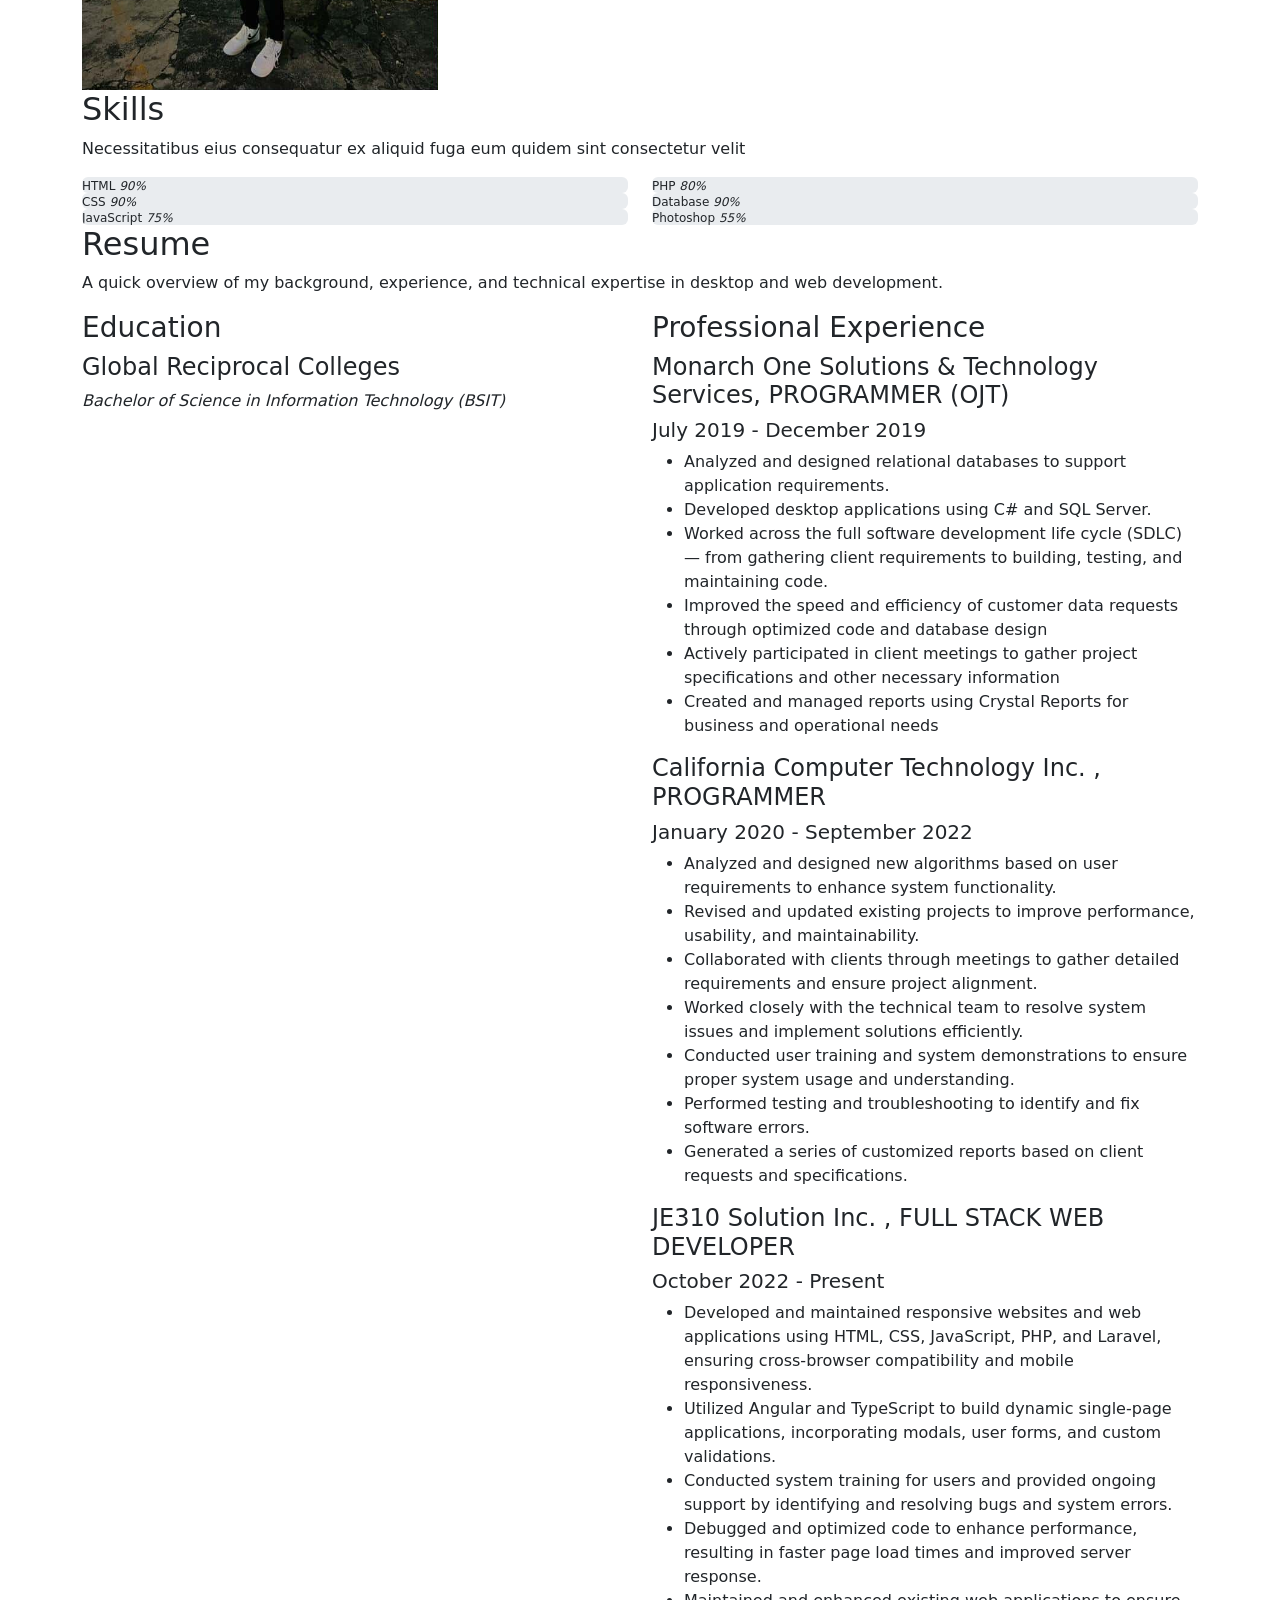
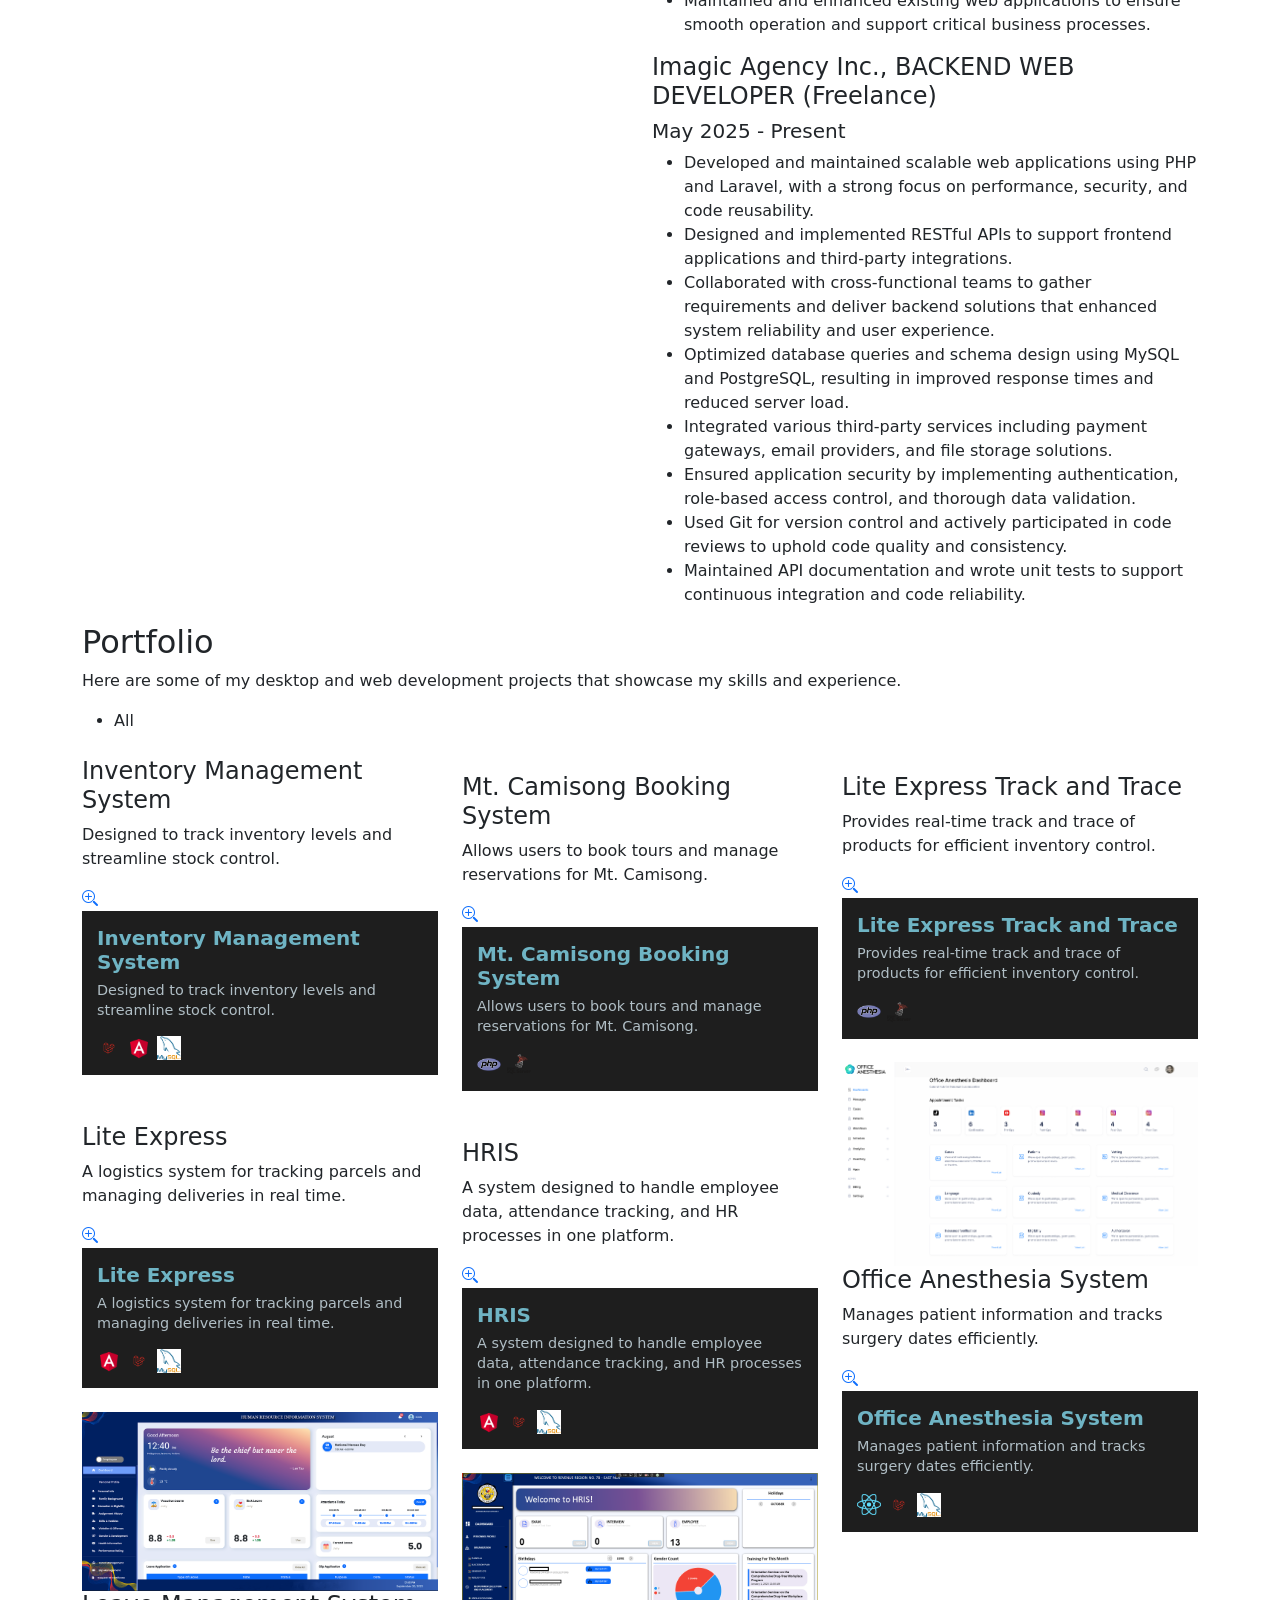
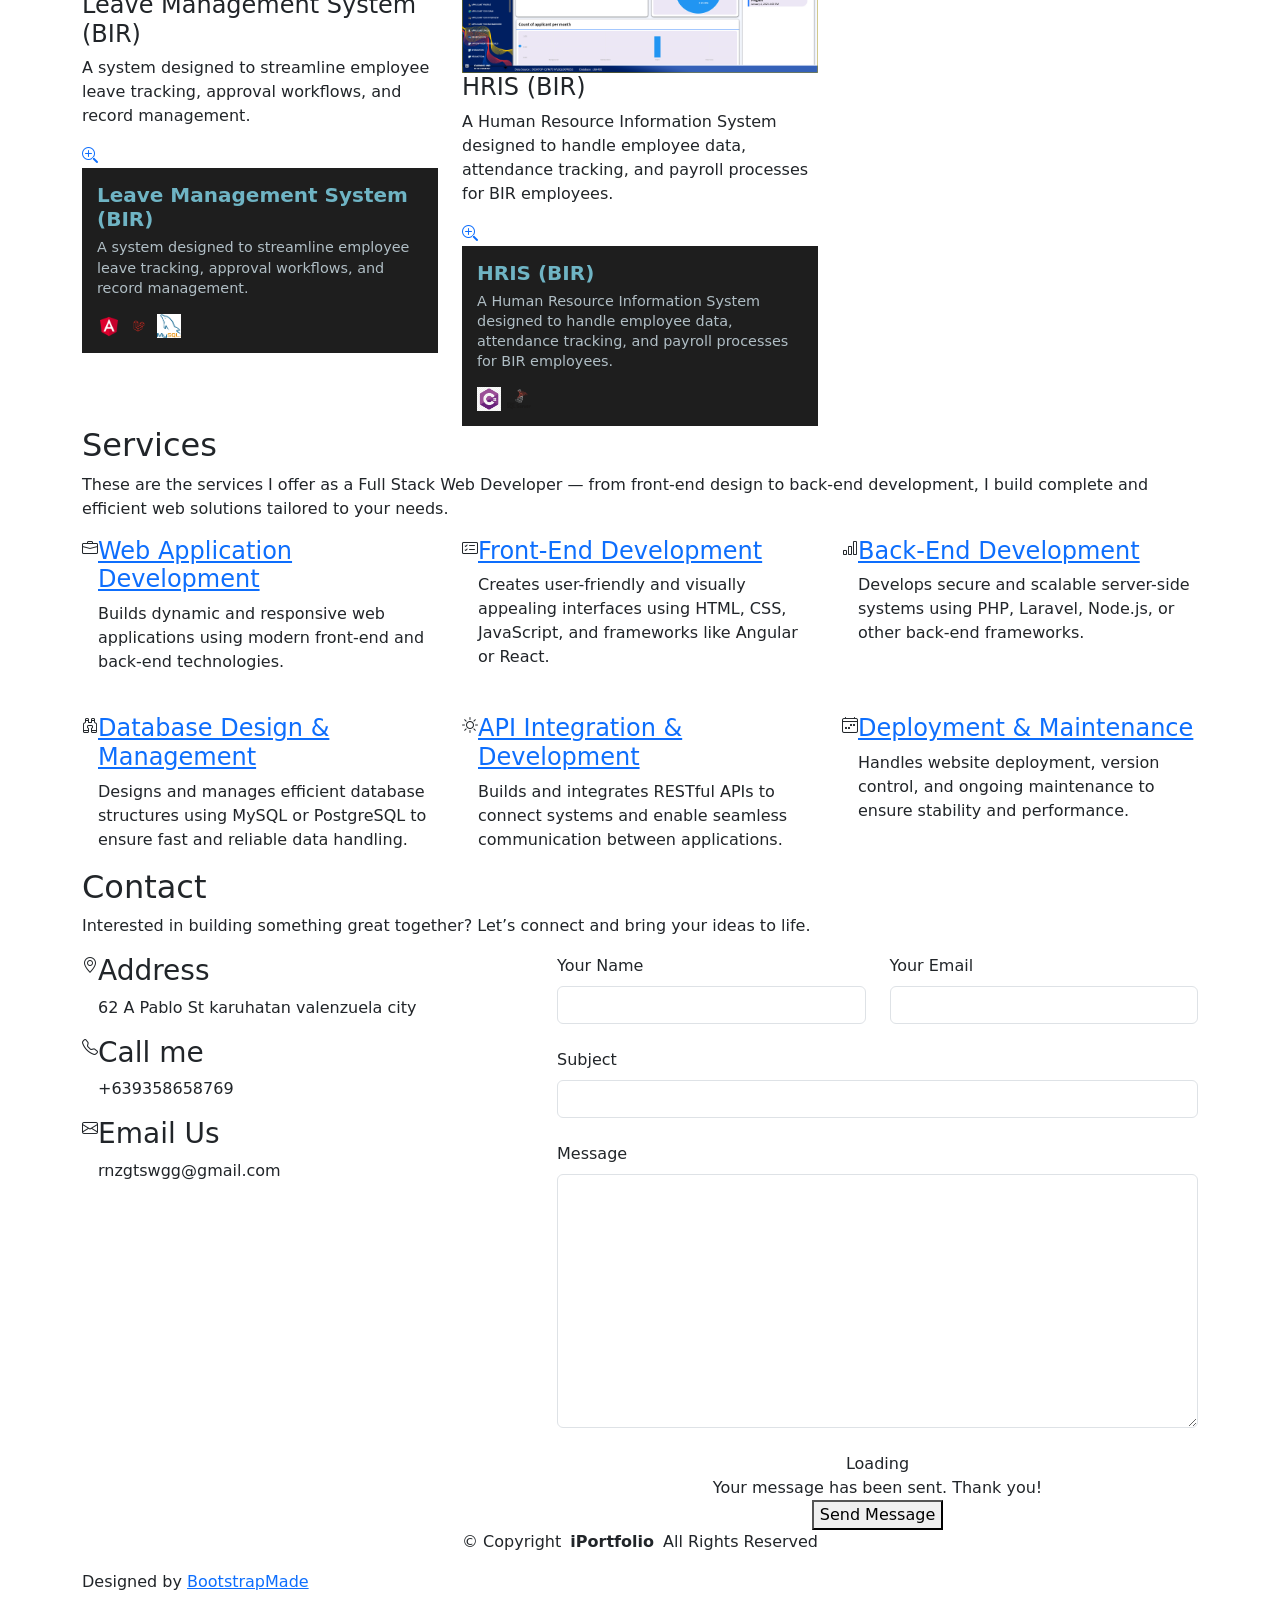
==== commit c83982f5: "add" ====
--- a/index.html
+++ b/index.html
@@ -268,7 +268,7 @@
           <div class="col-lg-6" data-aos="fade-up" data-aos-delay="100">
             <h3 class="resume-title">Education</h3>
             <div class="resume-item">
-              <h4> Global Reciprocal Colleges - UNDERGRADUATE</h4>
+              <h4> Global Reciprocal Colleges</h4>
               <p><em>Bachelor of Science in Information Technology (BSIT)</em></p>
             </div><!-- Edn Resume Item -->
           </div>
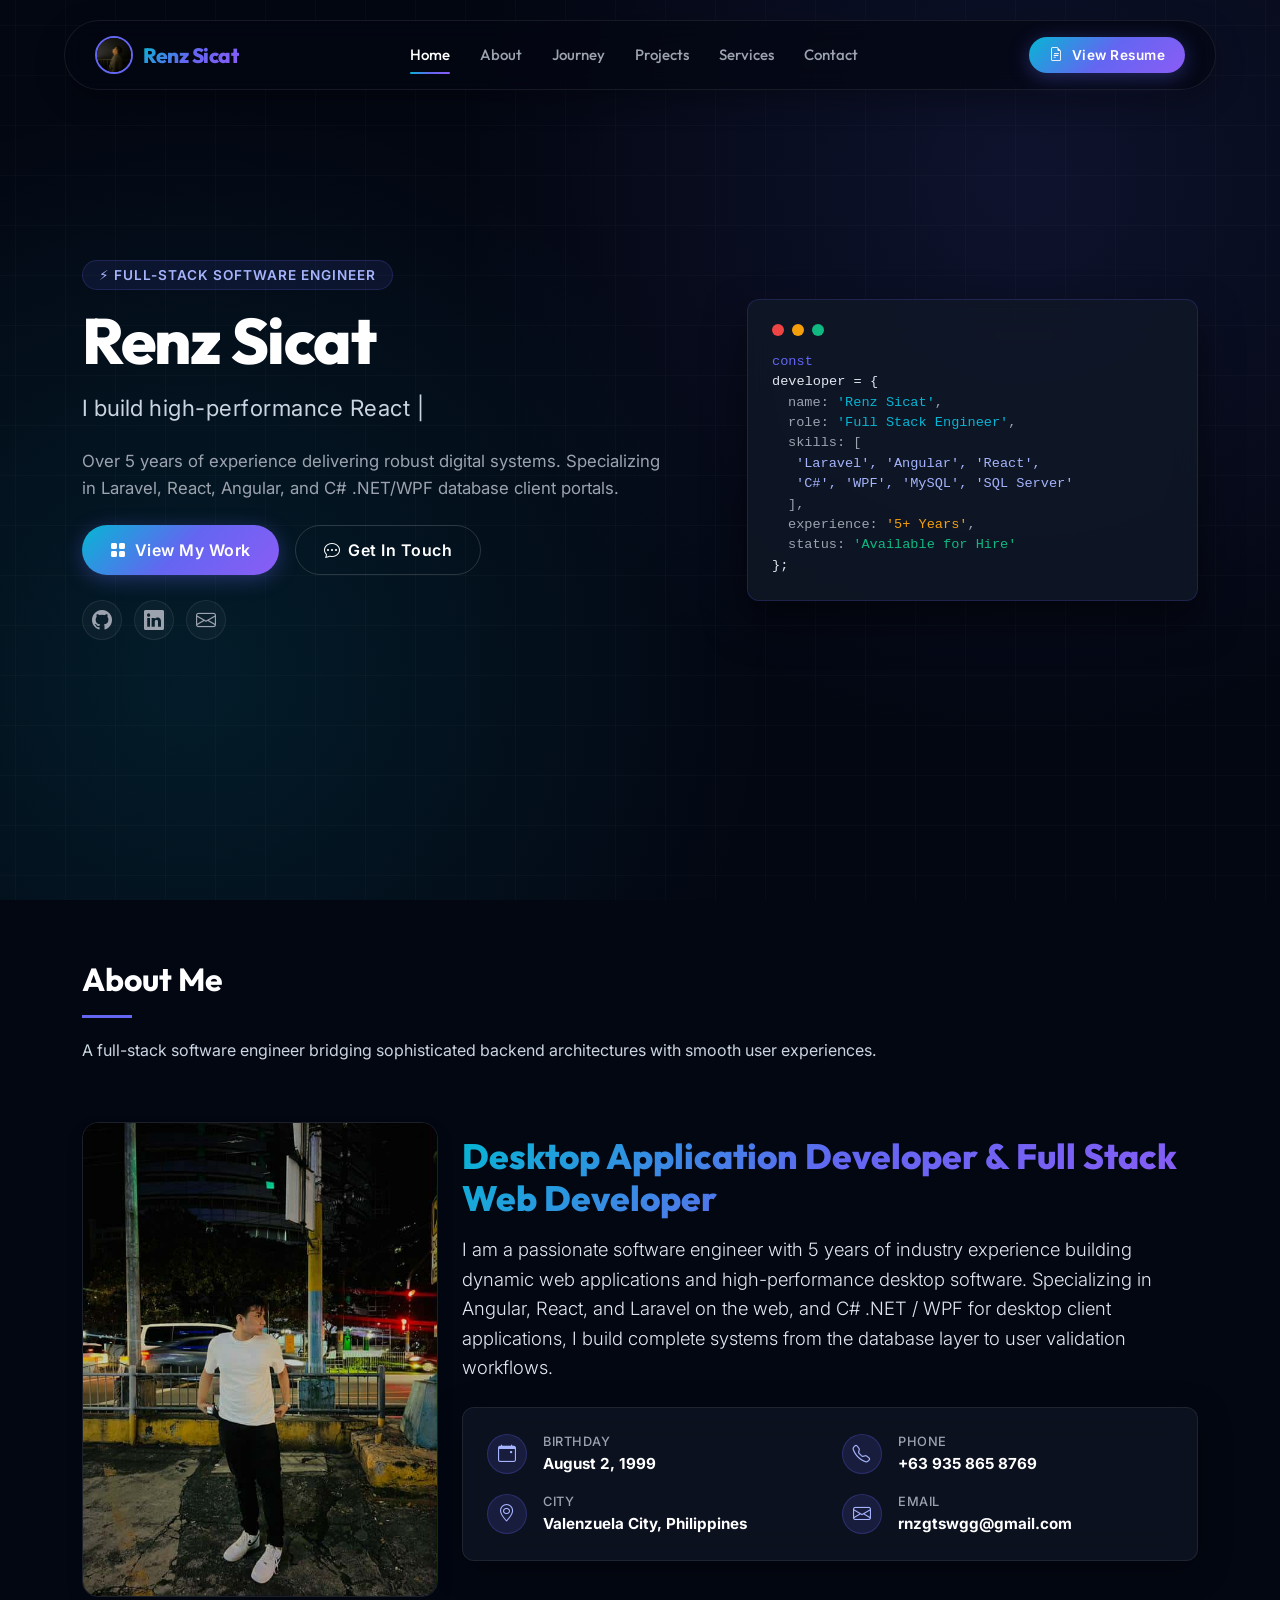
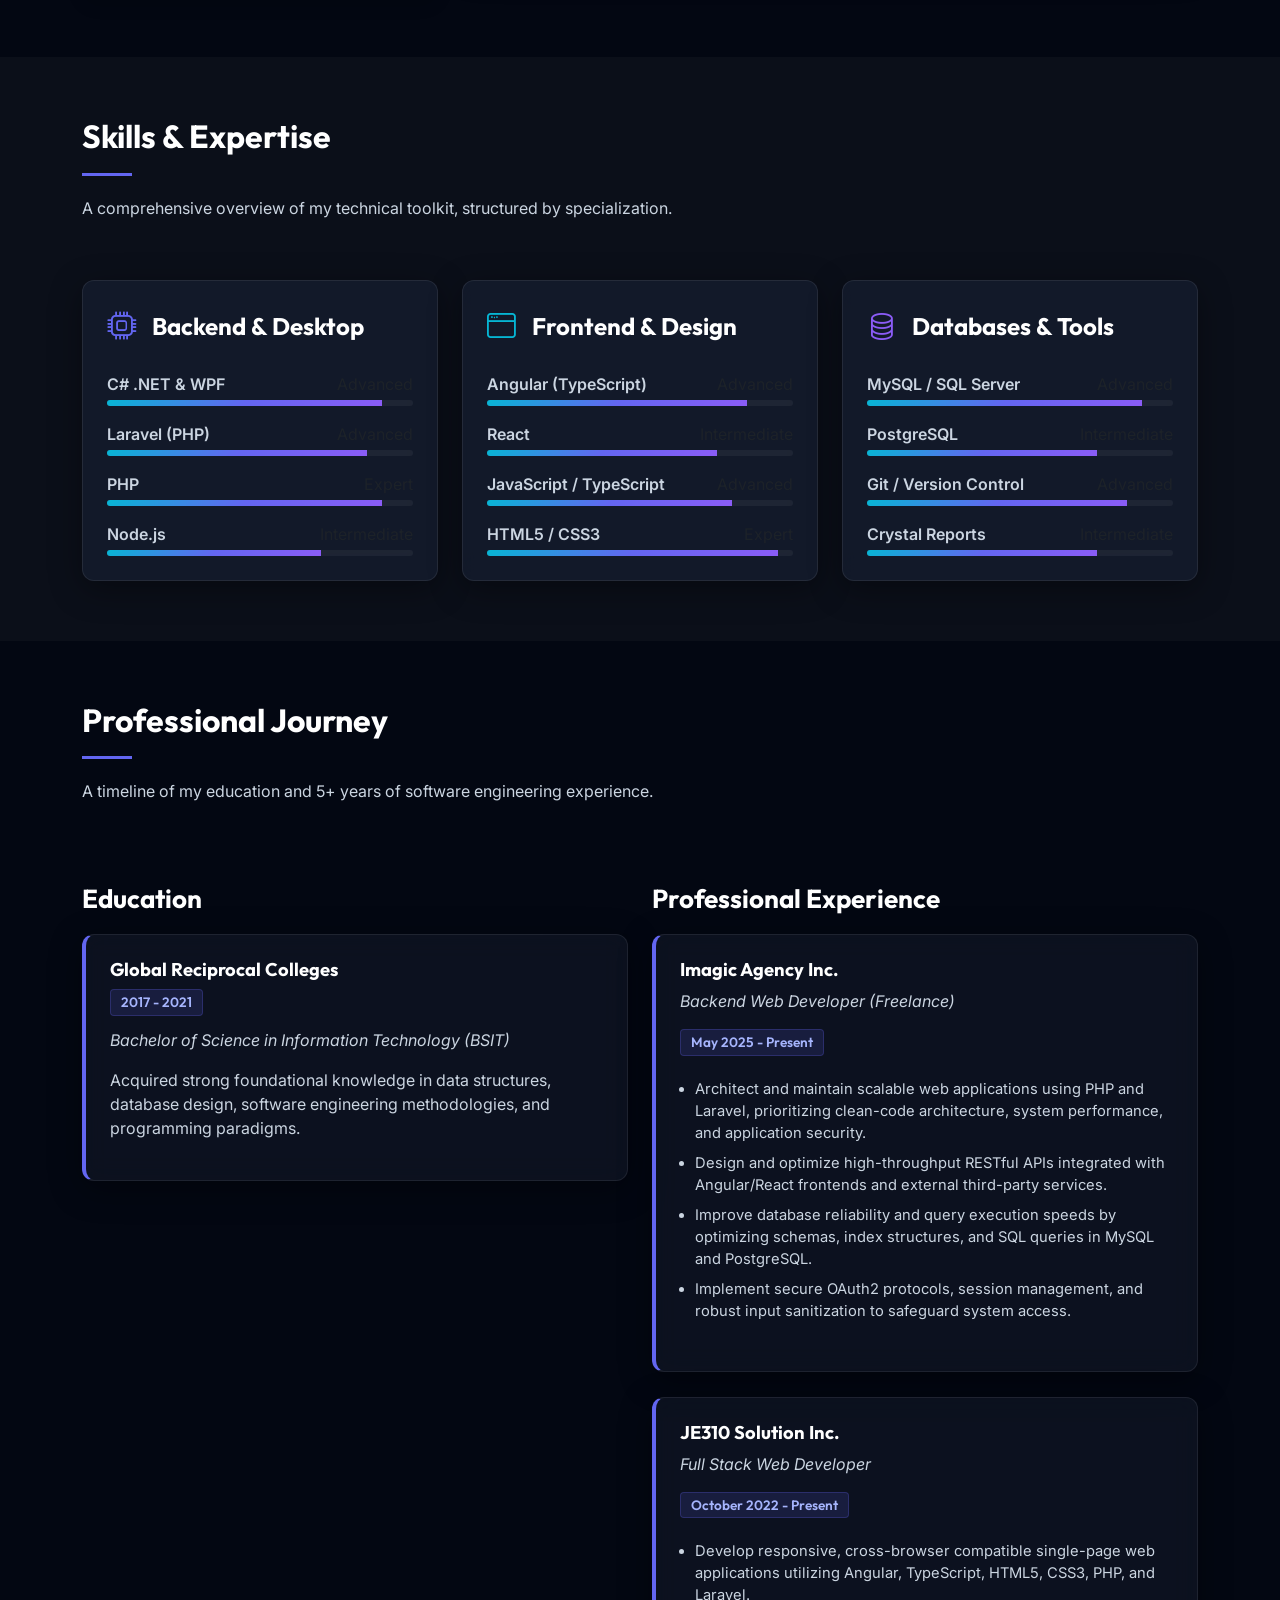
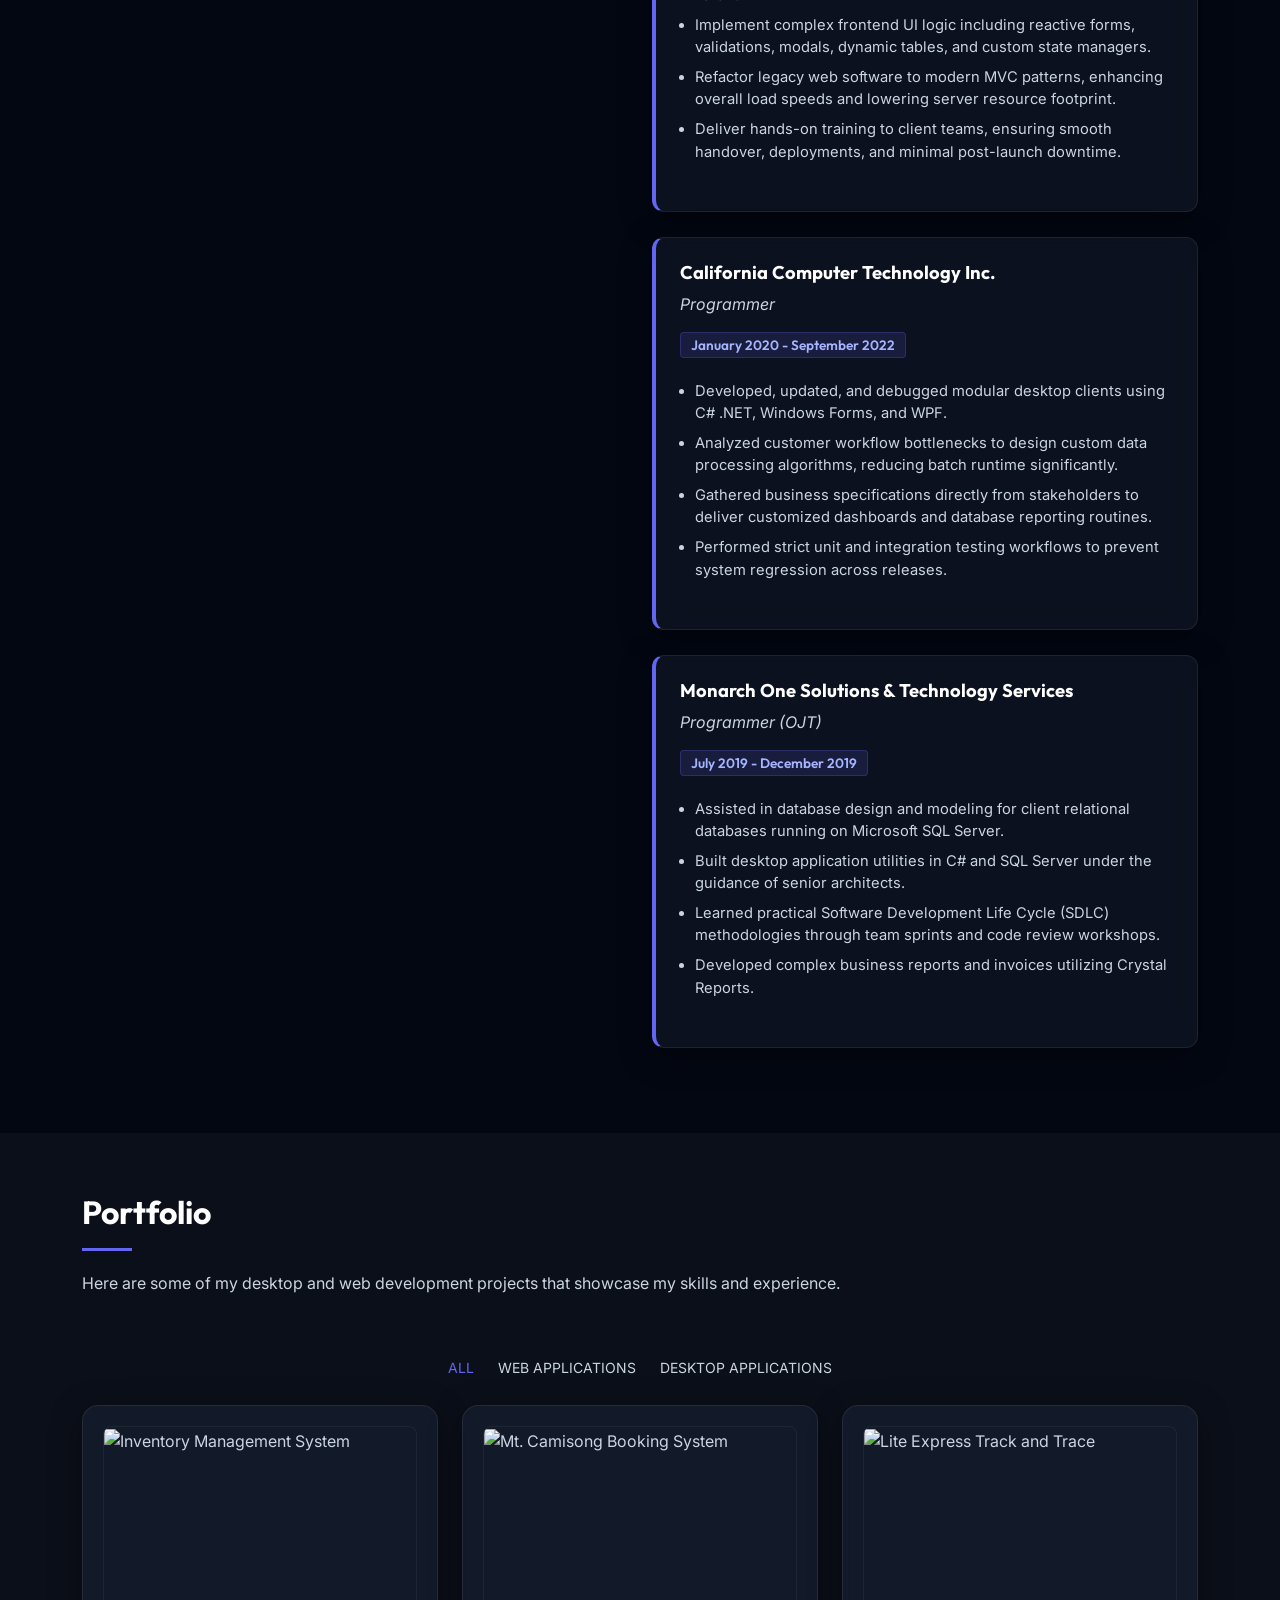
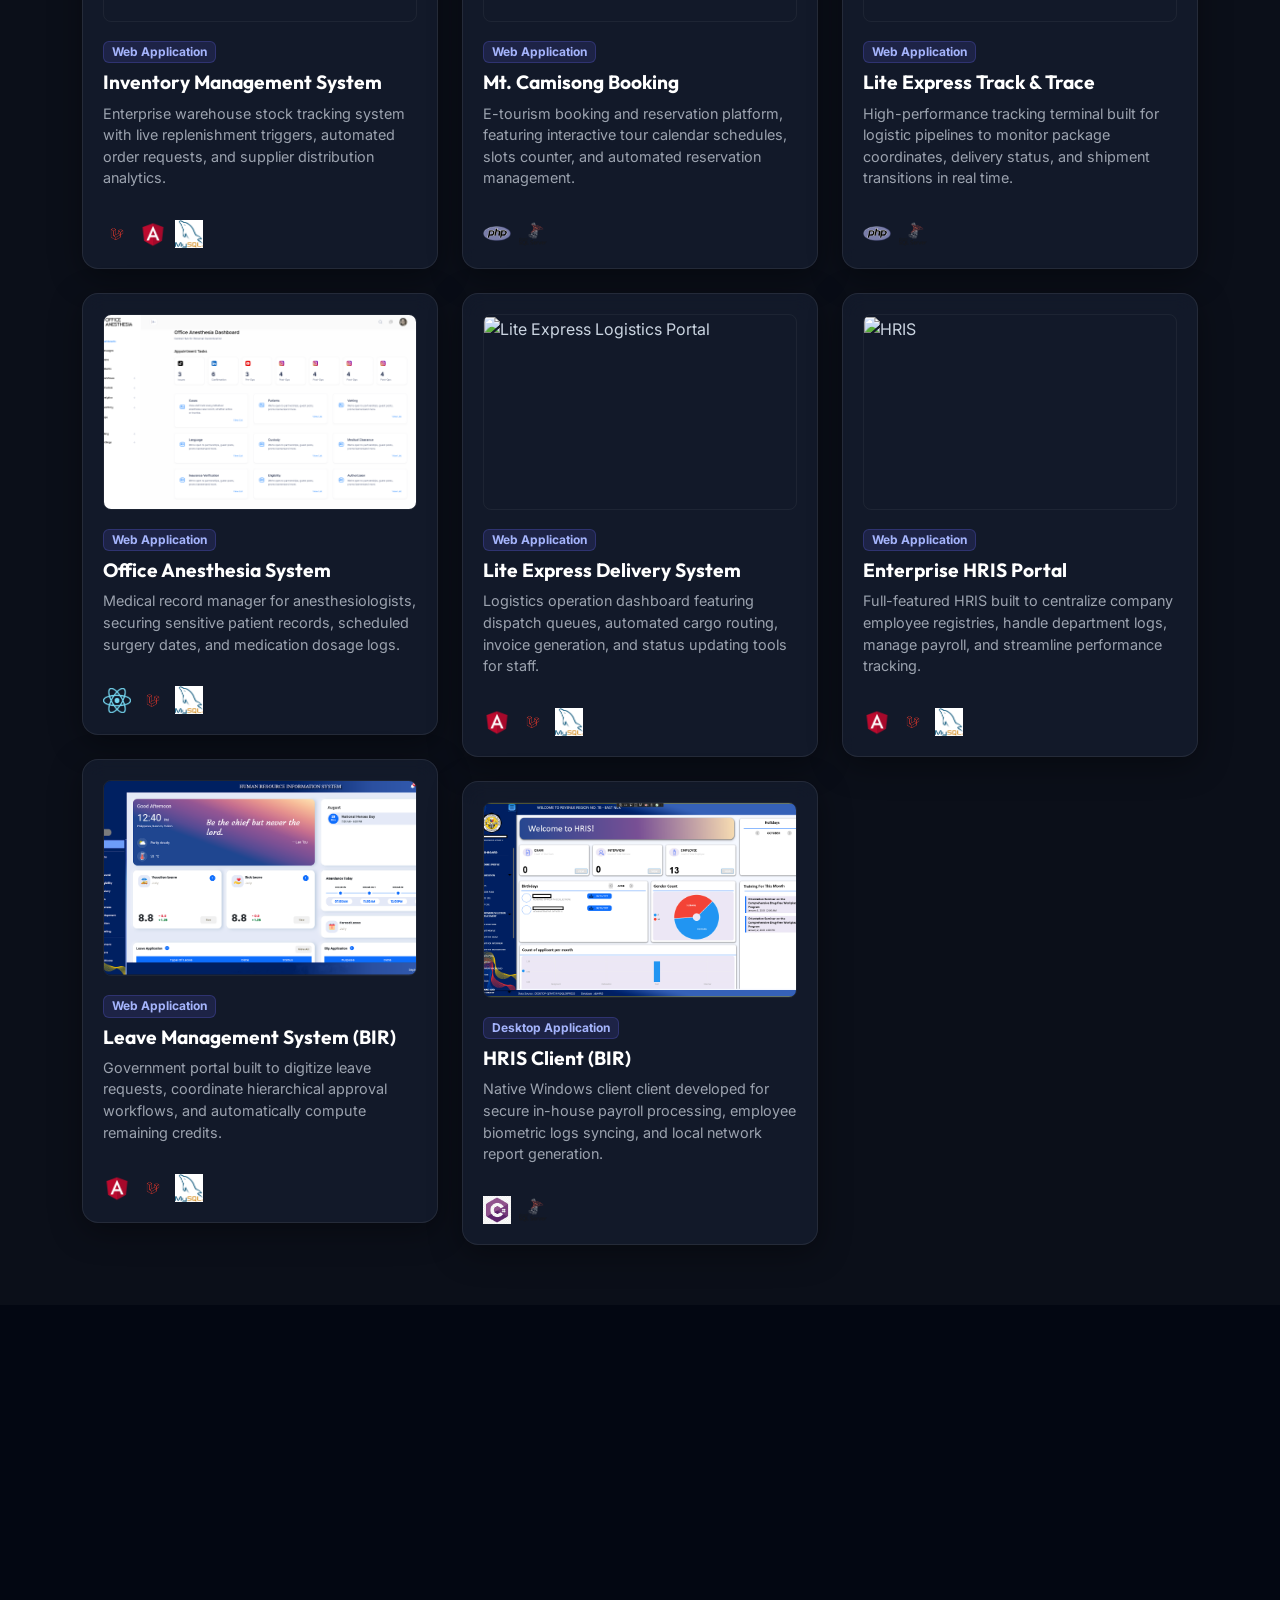
==== commit 7f0fd65f: "refactor: modernize resume layout with responsive design, Google Fonts, and semantic structure" ====
--- a/index.html
+++ b/index.html
@@ -14,7 +14,7 @@
   <!-- Fonts -->
   <link href="https://fonts.googleapis.com" rel="preconnect">
   <link href="https://fonts.gstatic.com" rel="preconnect" crossorigin>
-  <link href="https://fonts.googleapis.com/css2?family=Roboto:ital,wght@0,100;0,300;0,400;0,500;0,700;0,900;1,100;1,300;1,400;1,500;1,700;1,900&family=Poppins:ital,wght@0,100;0,200;0,300;0,400;0,500;0,600;0,700;0,800;0,900;1,100;1,200;1,300;1,400;1,500;1,600;1,700;1,800;1,900&family=Raleway:ital,wght@0,100;0,200;0,300;0,400;0,500;0,600;0,700;0,800;0,900;1,100;1,200;1,300;1,400;1,500;1,600;1,700;1,800;1,900&display=swap" rel="stylesheet">
+  <link href="https://fonts.googleapis.com/css2?family=Inter:wght@300;400;500;600;700&family=Outfit:wght@400;500;600;700;800&display=swap" rel="stylesheet">
 
   <!-- Vendor CSS Files -->
   <link href="assets/vendor/bootstrap/css/bootstrap.min.css" rel="stylesheet">
@@ -34,95 +34,35 @@
   * License: https://bootstrapmade.com/license/
   ======================================================== -->
 </head>
-<style>
-  .tech-stack {
-  display: flex;
-  gap: 6px;
-  flex-wrap: wrap;
-}
-
-.tech-icon {
-  width: 24px;
-  height: 24px;
-  object-fit: contain;
-  transition: transform 0.2s;
-}
-
-.tech-icon:hover {
-  transform: scale(1.1);
-}
-.tech-item {
-    display: inline-block;
-    margin: 0 1rem; /* spacing sa pagitan ng icons */
-    text-align: center;
-}
-
-.tech-item img.tech-icon {
-    width: 50px; /* adjust size ng icon */
-    height: 50px;
-    display: block;
-    margin-bottom: 0.5rem; /* space sa ilalim ng icon bago ang text */
-}
-
-.tech-item p {
-    margin: 0;
-    font-size: 0.9rem; /* mas maliit na font */
-    font-weight: bold; /* pwede mo rin tanggalin kung ayaw mo bold */
-}
-
-.project-card {
-  background-color: #1e1e1e;
-  color: #cfd8dc;
-
-  padding: 15px;
-}
-
-.project-title {
-  color: #6fb4c4;
-  font-weight: 600;
-  margin-bottom: 6px;
-}
-
-.project-desc {
-  font-size: 0.9rem;
-  color: #b0bec5;
-  line-height: 1.4;
-}
-
-</style>
 
 <body class="index-page">
 
-  <header id="header" class="header dark-background d-flex flex-column">
-    <i class="header-toggle d-xl-none bi bi-list"></i>
-
-    <div class="profile-img">
-      <img src="assets/img/main_photo.jpg" alt="" class="img-fluid rounded-circle">
+  <header id="header" class="header dark-background">
+    <div class="header-brand">
+      <img src="assets/img/main_photo.jpg" alt="Renz Sicat" class="img-fluid brand-avatar" style="width: 38px; height: 38px; object-fit: cover; border: 2px solid #6366f1;">
+      <a href="index.html" class="logo-link">
+        <h1 class="sitename">Renz Sicat</h1>
+      </a>
     </div>
-
-    <a href="index.html" class="logo d-flex align-items-center justify-content-center">
-      <!-- Uncomment the line below if you also wish to use an image logo -->
-      <!-- <img src="assets/img/logo.png" alt=""> -->
-      <h1 class="sitename">Renz-Enald H. Sicat</h1>
-    </a>
-
-   <div class="resume-download text-center">
-  <a href="resume.html" download class="btn btn-primary">
-    <i class="bi bi-download"></i> Download My Resume
-  </a>
-</div>
 
     <nav id="navmenu" class="navmenu">
       <ul>
-        <li><a href="#hero" class="active"><i class="bi bi-house navicon"></i>Home</a></li>
-        <li><a href="#about"><i class="bi bi-person navicon"></i> About</a></li>
-        <li><a href="#resume"><i class="bi bi-file-earmark-text navicon"></i> Resume</a></li>
-        <li><a href="#portfolio"><i class="bi bi-images navicon"></i> Portfolio</a></li>
-        <li><a href="#services"><i class="bi bi-hdd-stack navicon"></i> Services</a></li>
-        <li><a href="#contact"><i class="bi bi-envelope navicon"></i> Contact</a></li>
+        <li><a href="#hero" class="active">Home</a></li>
+        <li><a href="#about">About</a></li>
+        <li><a href="#resume">Journey</a></li>
+        <li><a href="#portfolio">Projects</a></li>
+        <li><a href="#services">Services</a></li>
+        <li><a href="#contact">Contact</a></li>
       </ul>
     </nav>
 
+    <div class="header-actions d-none d-lg-block">
+      <a href="resume.html" target="_blank" class="btn-gradient" style="padding: 8px 20px; font-size: 0.85rem; border-radius: 30px;">
+        <i class="bi bi-file-earmark-text"></i> View Resume
+      </a>
+    </div>
+
+    <i class="header-toggle bi bi-list"></i>
   </header>
 
   <main class="main">
@@ -130,11 +70,56 @@
     <!-- Hero Section -->
     <section id="hero" class="hero section dark-background">
 
-      <img src="assets/img/renz_sunset.jpg" alt="" data-aos="fade-in" class="">
-
       <div class="container" data-aos="fade-up" data-aos-delay="100">
-        <h2>Renz-Enald H. Sicat</h2>
-        <p>I'm <span class="typed" data-typed-items="Full Stack Web Developer, Desktop Application Developer">Full Stack Web Developer</span><span class="typed-cursor typed-cursor--blink" aria-hidden="true"></span><span class="typed-cursor typed-cursor--blink" aria-hidden="true"></span></p>
+        <div class="row align-items-center gy-5">
+          <!-- Text Content Column -->
+          <div class="col-lg-7 text-start">
+            <span class="d-inline-block px-3 py-1 mb-3 rounded-5" style="background: rgba(99, 102, 241, 0.1); border: 1px solid rgba(99, 102, 241, 0.2); font-size: 0.85rem; font-weight: 600; color: #a5b4fc; letter-spacing: 1px;">
+              ⚡ FULL-STACK SOFTWARE ENGINEER
+            </span>
+            <h2 class="mb-3" style="font-family: 'Outfit', sans-serif;">Renz Sicat</h2>
+            <p class="mb-4" style="line-height: 1.4; color: #cbd5e1; font-size: 1.4rem;">
+              I build <span class="typed" data-typed-items="high-performance React &amp; Angular web apps., scalable Laravel backend architectures., native C# .NET &amp; WPF desktop clients.">high-performance React &amp; Angular web apps.</span><span class="typed-cursor typed-cursor--blink" aria-hidden="true"></span>
+            </p>
+            <p class="lead mb-4" style="font-size: 1.05rem; line-height: 1.6; color: #9ca3af; max-width: 580px;">
+              Over 5 years of experience delivering robust digital systems. Specializing in Laravel, React, Angular, and C# .NET/WPF database client portals.
+            </p>
+            <div class="d-flex flex-wrap gap-3 mb-4">
+              <a href="#portfolio" class="btn-gradient">
+                <i class="bi bi-grid-fill"></i> View My Work
+              </a>
+              <a href="#contact" class="btn-outline-glow">
+                <i class="bi bi-chat-dots"></i> Get In Touch
+              </a>
+            </div>
+            <div class="social-links d-flex align-items-center">
+              <a href="https://github.com" target="_blank" title="GitHub"><i class="bi bi-github"></i></a>
+              <a href="https://linkedin.com" target="_blank" title="LinkedIn"><i class="bi bi-linkedin"></i></a>
+              <a href="mailto:rnzgtswgg@gmail.com" title="Email Me"><i class="bi bi-envelope"></i></a>
+            </div>
+          </div>
+
+          <!-- Code Visual Column -->
+          <div class="col-lg-5 d-none d-lg-block">
+            <div class="glass-card p-4" style="font-family: 'Courier New', monospace; font-size: 0.85rem; border-color: rgba(99, 102, 241, 0.2); box-shadow: 0 20px 40px rgba(0,0,0,0.5);">
+              <div class="d-flex gap-2 mb-3">
+                <span style="width: 12px; height: 12px; border-radius: 50%; background: #ef4444; display: inline-block;"></span>
+                <span style="width: 12px; height: 12px; border-radius: 50%; background: #f59e0b; display: inline-block;"></span>
+                <span style="width: 12px; height: 12px; border-radius: 50%; background: #10b981; display: inline-block;"></span>
+              </div>
+              <div style="color: #6366f1;">const</div> <div style="color: #e2e8f0; display: inline-block;">developer = {</div>
+              <div class="ps-3" style="color: #9ca3af;">name: <span style="color: #06b6d4;">'Renz Sicat'</span>,</div>
+              <div class="ps-3" style="color: #9ca3af;">role: <span style="color: #06b6d4;">'Full Stack Engineer'</span>,</div>
+              <div class="ps-3" style="color: #9ca3af;">skills: [</div>
+              <div class="ps-4" style="color: #a5b4fc;">'Laravel', 'Angular', 'React',</div>
+              <div class="ps-4" style="color: #a5b4fc;">'C#', 'WPF', 'MySQL', 'SQL Server'</div>
+              <div class="ps-3" style="color: #9ca3af;">],</div>
+              <div class="ps-3" style="color: #9ca3af;">experience: <span style="color: #f59e0b;">'5+ Years'</span>,</div>
+              <div class="ps-3" style="color: #9ca3af;">status: <span style="color: #10b981;">'Available for Hire'</span></div>
+              <div style="color: #e2e8f0;">};</div>
+            </div>
+          </div>
+        </div>
       </div>
 
     </section><!-- /Hero Section -->
@@ -144,35 +129,67 @@
 
       <!-- Section Title -->
       <div class="container section-title" data-aos="fade-up">
-        <h2>About</h2>
-        <p>I’m a Full Stack Web Developer with 5 years of experience in building dynamic and user-friendly web and desktop applications. I specialize in Laravel and Angular for web development, and C# .NET and WPF for desktop solutions. I’m passionate about creating clean, efficient, and scalable systems that deliver real value to users and businesses.</p>
+        <h2>About Me</h2>
+        <p>A full-stack software engineer bridging sophisticated backend architectures with smooth user experiences.</p>
       </div><!-- End Section Title -->
 
       <div class="container" data-aos="fade-up" data-aos-delay="100">
 
-        <div class="row gy-4 justify-content-center">
+        <div class="row gy-4 justify-content-center align-items-center">
           <div class="col-lg-4">
-            <img src="assets/img/renzwhitetshirt.jpg" class="img-fluid" alt="">
+            <img src="assets/img/renzwhitetshirt.jpg" class="img-fluid rounded-4 shadow" alt="Renz Sicat" style="border: 1px solid rgba(255, 255, 255, 0.1);">
           </div>
           <div class="col-lg-8 content">
-            <h2>Desktop Application Developer &amp; Full Stack Web Developer.</h2>
-            <p class="fst-italic py-3 mb-5" >
-             
+            <h3 class="mb-3" style="font-weight: 800; font-size: 2.2rem; background: var(--accent-gradient); -webkit-background-clip: text; -webkit-text-fill-color: transparent;">Desktop Application Developer &amp; Full Stack Web Developer</h3>
+            <p class="lead mb-4" style="color: #e2e8f0; font-size: 1.15rem; line-height: 1.6;">
+              I am a passionate software engineer with 5 years of industry experience building dynamic web applications and high-performance desktop software. Specializing in Angular, React, and Laravel on the web, and C# .NET / WPF for desktop client applications, I build complete systems from the database layer to user validation workflows.
             </p>
-            <div class="row">
-              <div class="col-lg-6">
-                <ul>
-                  <li><i class="bi bi-chevron-right"></i> <strong>Birthday:</strong> <span>2 August 1999</span></li>
-                  <li><i class="bi bi-chevron-right"></i> <strong>Phone:</strong> <span>+639358658769</span></li>
-                  <li><i class="bi bi-chevron-right"></i> <strong>City:</strong> <span>Valenzuela City, Philippines</span></li>
-                </ul>
-              </div>
-              <div class="col-lg-6">
-                <ul>
-                  <li><i class="bi bi-chevron-right"></i> <strong>Age:</strong> <span>26</span></li>
-                  <li><i class="bi bi-chevron-right"></i> <strong>Email:</strong> <span>rnzgtswgg@gmail.com</span></li>
-                  <li><i class="bi bi-chevron-right"></i> <strong>Freelance:</strong> <span>Available</span></li>
-                </ul>
+            <div class="glass-card mb-4" style="padding: 24px;">
+              <div class="row gy-3">
+                <div class="col-sm-6">
+                  <div class="d-flex align-items-center gap-3">
+                    <div class="d-flex align-items-center justify-content-center rounded-circle" style="width: 40px; height: 40px; background: rgba(99, 102, 241, 0.15); border: 1px solid rgba(99, 102, 241, 0.25);">
+                      <i class="bi bi-calendar-event" style="color: #a5b4fc; font-size: 1.1rem;"></i>
+                    </div>
+                    <div>
+                      <small class="d-block" style="color: #9ca3af; font-size: 0.8rem; font-weight: 500; text-transform: uppercase; letter-spacing: 0.5px;">Birthday</small>
+                      <strong class="d-block" style="color: #ffffff; font-size: 0.95rem; margin-top: 2px;">August 2, 1999</strong>
+                    </div>
+                  </div>
+                </div>
+                <div class="col-sm-6">
+                  <div class="d-flex align-items-center gap-3">
+                    <div class="d-flex align-items-center justify-content-center rounded-circle" style="width: 40px; height: 40px; background: rgba(99, 102, 241, 0.15); border: 1px solid rgba(99, 102, 241, 0.25);">
+                      <i class="bi bi-telephone" style="color: #a5b4fc; font-size: 1.1rem;"></i>
+                    </div>
+                    <div>
+                      <small class="d-block" style="color: #9ca3af; font-size: 0.8rem; font-weight: 500; text-transform: uppercase; letter-spacing: 0.5px;">Phone</small>
+                      <strong class="d-block" style="color: #ffffff; font-size: 0.95rem; margin-top: 2px;">+63 935 865 8769</strong>
+                    </div>
+                  </div>
+                </div>
+                <div class="col-sm-6">
+                  <div class="d-flex align-items-center gap-3">
+                    <div class="d-flex align-items-center justify-content-center rounded-circle" style="width: 40px; height: 40px; background: rgba(99, 102, 241, 0.15); border: 1px solid rgba(99, 102, 241, 0.25);">
+                      <i class="bi bi-geo-alt" style="color: #a5b4fc; font-size: 1.1rem;"></i>
+                    </div>
+                    <div>
+                      <small class="d-block" style="color: #9ca3af; font-size: 0.8rem; font-weight: 500; text-transform: uppercase; letter-spacing: 0.5px;">City</small>
+                      <strong class="d-block" style="color: #ffffff; font-size: 0.95rem; margin-top: 2px;">Valenzuela City, Philippines</strong>
+                    </div>
+                  </div>
+                </div>
+                <div class="col-sm-6">
+                  <div class="d-flex align-items-center gap-3">
+                    <div class="d-flex align-items-center justify-content-center rounded-circle" style="width: 40px; height: 40px; background: rgba(99, 102, 241, 0.15); border: 1px solid rgba(99, 102, 241, 0.25);">
+                      <i class="bi bi-envelope" style="color: #a5b4fc; font-size: 1.1rem;"></i>
+                    </div>
+                    <div>
+                      <small class="d-block" style="color: #9ca3af; font-size: 0.8rem; font-weight: 500; text-transform: uppercase; letter-spacing: 0.5px;">Email</small>
+                      <strong class="d-block" style="color: #ffffff; font-size: 0.95rem; margin-top: 2px;">rnzgtswgg@gmail.com</strong>
+                    </div>
+                  </div>
+                </div>
               </div>
             </div>
           </div>
@@ -188,62 +205,156 @@
 
       <!-- Section Title -->
       <div class="container section-title" data-aos="fade-up">
-        <h2>Skills</h2>
-        <p>Necessitatibus eius consequatur ex aliquid fuga eum quidem sint consectetur velit</p>
+        <h2>Skills &amp; Expertise</h2>
+        <p>A comprehensive overview of my technical toolkit, structured by specialization.</p>
       </div><!-- End Section Title -->
 
       <div class="container" data-aos="fade-up" data-aos-delay="100">
 
-        <div class="row skills-content skills-animation">
-
-          <div class="col-lg-6">
-
-            <div class="progress">
-              <span class="skill"><span>HTML</span> <i class="val">90%</i></span>
-              <div class="progress-bar-wrap">
-                <div class="progress-bar" role="progressbar" aria-valuenow="90" aria-valuemin="0" aria-valuemax="90"></div>
-              </div>
-            </div><!-- End Skills Item -->
-
-            <div class="progress">
-              <span class="skill"><span>CSS</span> <i class="val">90%</i></span>
-              <div class="progress-bar-wrap">
-                <div class="progress-bar" role="progressbar" aria-valuenow="90" aria-valuemin="0" aria-valuemax="95"></div>
-              </div>
-            </div><!-- End Skills Item -->
-
-            <div class="progress">
-              <span class="skill"><span>JavaScript</span> <i class="val">75%</i></span>
-              <div class="progress-bar-wrap">
-                <div class="progress-bar" role="progressbar" aria-valuenow="90" aria-valuemin="0" aria-valuemax="95"></div>
-              </div>
-            </div><!-- End Skills Item -->
-
-          </div>
-
-          <div class="col-lg-6">
-
-            <div class="progress">
-              <span class="skill"><span>PHP</span> <i class="val">80%</i></span>
-              <div class="progress-bar-wrap">
-                <div class="progress-bar" role="progressbar" aria-valuenow="80" aria-valuemin="0" aria-valuemax="80"></div>
-              </div>
-            </div><!-- End Skills Item -->
-
-            <div class="progress">
-              <span class="skill"><span>Database</span> <i class="val">90%</i></span>
-              <div class="progress-bar-wrap">
-                <div class="progress-bar" role="progressbar" aria-valuenow="90" aria-valuemin="0" aria-valuemax="90"></div>
-              </div>
-            </div><!-- End Skills Item -->
-
-            <div class="progress">
-              <span class="skill"><span>Photoshop</span> <i class="val">55%</i></span>
-              <div class="progress-bar-wrap">
-                <div class="progress-bar" role="progressbar" aria-valuenow="55" aria-valuemin="0" aria-valuemax="90"></div>
-              </div>
-            </div><!-- End Skills Item -->
-
+        <div class="row gy-4">
+
+          <!-- Backend & Desktop Development -->
+          <div class="col-lg-4 col-md-6" data-aos="fade-up" data-aos-delay="100">
+            <div class="glass-card h-100">
+              <div class="d-flex align-items-center mb-4">
+                <div class="icon me-3" style="font-size: 1.8rem; color: #6366f1;"><i class="bi bi-cpu"></i></div>
+                <h4 class="m-0" style="font-weight: 700; color: #ffffff;">Backend &amp; Desktop</h4>
+              </div>
+              <div class="d-flex flex-column gap-3">
+                <div class="skill-item">
+                  <div class="d-flex justify-content-between mb-1">
+                    <span class="fw-semibold">C# .NET &amp; WPF</span>
+                    <span class="text-muted">Advanced</span>
+                  </div>
+                  <div class="progress-bar-wrap" style="height: 6px; background: rgba(255,255,255,0.05); border-radius: 3px; overflow: hidden;">
+                    <div style="width: 90%; height: 100%; background: var(--accent-gradient);"></div>
+                  </div>
+                </div>
+                <div class="skill-item">
+                  <div class="d-flex justify-content-between mb-1">
+                    <span class="fw-semibold">Laravel (PHP)</span>
+                    <span class="text-muted">Advanced</span>
+                  </div>
+                  <div class="progress-bar-wrap" style="height: 6px; background: rgba(255,255,255,0.05); border-radius: 3px; overflow: hidden;">
+                    <div style="width: 85%; height: 100%; background: var(--accent-gradient);"></div>
+                  </div>
+                </div>
+                <div class="skill-item">
+                  <div class="d-flex justify-content-between mb-1">
+                    <span class="fw-semibold">PHP</span>
+                    <span class="text-muted">Expert</span>
+                  </div>
+                  <div class="progress-bar-wrap" style="height: 6px; background: rgba(255,255,255,0.05); border-radius: 3px; overflow: hidden;">
+                    <div style="width: 90%; height: 100%; background: var(--accent-gradient);"></div>
+                  </div>
+                </div>
+                <div class="skill-item">
+                  <div class="d-flex justify-content-between mb-1">
+                    <span class="fw-semibold">Node.js</span>
+                    <span class="text-muted">Intermediate</span>
+                  </div>
+                  <div class="progress-bar-wrap" style="height: 6px; background: rgba(255,255,255,0.05); border-radius: 3px; overflow: hidden;">
+                    <div style="width: 70%; height: 100%; background: var(--accent-gradient);"></div>
+                  </div>
+                </div>
+              </div>
+            </div>
+          </div>
+
+          <!-- Frontend Development -->
+          <div class="col-lg-4 col-md-6" data-aos="fade-up" data-aos-delay="200">
+            <div class="glass-card h-100">
+              <div class="d-flex align-items-center mb-4">
+                <div class="icon me-3" style="font-size: 1.8rem; color: #06b6d4;"><i class="bi bi-window"></i></div>
+                <h4 class="m-0" style="font-weight: 700; color: #ffffff;">Frontend &amp; Design</h4>
+              </div>
+              <div class="d-flex flex-column gap-3">
+                <div class="skill-item">
+                  <div class="d-flex justify-content-between mb-1">
+                    <span class="fw-semibold">Angular (TypeScript)</span>
+                    <span class="text-muted">Advanced</span>
+                  </div>
+                  <div class="progress-bar-wrap" style="height: 6px; background: rgba(255,255,255,0.05); border-radius: 3px; overflow: hidden;">
+                    <div style="width: 85%; height: 100%; background: var(--accent-gradient);"></div>
+                  </div>
+                </div>
+                <div class="skill-item">
+                  <div class="d-flex justify-content-between mb-1">
+                    <span class="fw-semibold">React</span>
+                    <span class="text-muted">Intermediate</span>
+                  </div>
+                  <div class="progress-bar-wrap" style="height: 6px; background: rgba(255,255,255,0.05); border-radius: 3px; overflow: hidden;">
+                    <div style="width: 75%; height: 100%; background: var(--accent-gradient);"></div>
+                  </div>
+                </div>
+                <div class="skill-item">
+                  <div class="d-flex justify-content-between mb-1">
+                    <span class="fw-semibold">JavaScript / TypeScript</span>
+                    <span class="text-muted">Advanced</span>
+                  </div>
+                  <div class="progress-bar-wrap" style="height: 6px; background: rgba(255,255,255,0.05); border-radius: 3px; overflow: hidden;">
+                    <div style="width: 80%; height: 100%; background: var(--accent-gradient);"></div>
+                  </div>
+                </div>
+                <div class="skill-item">
+                  <div class="d-flex justify-content-between mb-1">
+                    <span class="fw-semibold">HTML5 / CSS3</span>
+                    <span class="text-muted">Expert</span>
+                  </div>
+                  <div class="progress-bar-wrap" style="height: 6px; background: rgba(255,255,255,0.05); border-radius: 3px; overflow: hidden;">
+                    <div style="width: 95%; height: 100%; background: var(--accent-gradient);"></div>
+                  </div>
+                </div>
+              </div>
+            </div>
+          </div>
+
+          <!-- Databases & Operations -->
+          <div class="col-lg-4 col-md-6" data-aos="fade-up" data-aos-delay="300">
+            <div class="glass-card h-100">
+              <div class="d-flex align-items-center mb-4">
+                <div class="icon me-3" style="font-size: 1.8rem; color: #8b5cf6;"><i class="bi bi-database"></i></div>
+                <h4 class="m-0" style="font-weight: 700; color: #ffffff;">Databases &amp; Tools</h4>
+              </div>
+              <div class="d-flex flex-column gap-3">
+                <div class="skill-item">
+                  <div class="d-flex justify-content-between mb-1">
+                    <span class="fw-semibold">MySQL / SQL Server</span>
+                    <span class="text-muted">Advanced</span>
+                  </div>
+                  <div class="progress-bar-wrap" style="height: 6px; background: rgba(255,255,255,0.05); border-radius: 3px; overflow: hidden;">
+                    <div style="width: 90%; height: 100%; background: var(--accent-gradient);"></div>
+                  </div>
+                </div>
+                <div class="skill-item">
+                  <div class="d-flex justify-content-between mb-1">
+                    <span class="fw-semibold">PostgreSQL</span>
+                    <span class="text-muted">Intermediate</span>
+                  </div>
+                  <div class="progress-bar-wrap" style="height: 6px; background: rgba(255,255,255,0.05); border-radius: 3px; overflow: hidden;">
+                    <div style="width: 75%; height: 100%; background: var(--accent-gradient);"></div>
+                  </div>
+                </div>
+                <div class="skill-item">
+                  <div class="d-flex justify-content-between mb-1">
+                    <span class="fw-semibold">Git / Version Control</span>
+                    <span class="text-muted">Advanced</span>
+                  </div>
+                  <div class="progress-bar-wrap" style="height: 6px; background: rgba(255,255,255,0.05); border-radius: 3px; overflow: hidden;">
+                    <div style="width: 85%; height: 100%; background: var(--accent-gradient);"></div>
+                  </div>
+                </div>
+                <div class="skill-item">
+                  <div class="d-flex justify-content-between mb-1">
+                    <span class="fw-semibold">Crystal Reports</span>
+                    <span class="text-muted">Intermediate</span>
+                  </div>
+                  <div class="progress-bar-wrap" style="height: 6px; background: rgba(255,255,255,0.05); border-radius: 3px; overflow: hidden;">
+                    <div style="width: 75%; height: 100%; background: var(--accent-gradient);"></div>
+                  </div>
+                </div>
+              </div>
+            </div>
           </div>
 
         </div>
@@ -257,8 +368,8 @@
 
       <!-- Section Title -->
       <div class="container section-title" data-aos="fade-up">
-        <h2>Resume</h2>
-        <p>A quick overview of my background, experience, and technical expertise in desktop and web development.</p>
+        <h2>Professional Journey</h2>
+        <p>A timeline of my education and 5+ years of software engineering experience.</p>
       </div><!-- End Section Title -->
 
       <div class="container">
@@ -268,67 +379,63 @@
           <div class="col-lg-6" data-aos="fade-up" data-aos-delay="100">
             <h3 class="resume-title">Education</h3>
             <div class="resume-item">
-              <h4> Global Reciprocal Colleges</h4>
+              <h4 style="color: #ffffff;">Global Reciprocal Colleges</h4>
+              <h5>2017 - 2021</h5>
               <p><em>Bachelor of Science in Information Technology (BSIT)</em></p>
-            </div><!-- Edn Resume Item -->
+              <p>Acquired strong foundational knowledge in data structures, database design, software engineering methodologies, and programming paradigms.</p>
+            </div><!-- End Resume Item -->
           </div>
 
           <div class="col-lg-6" data-aos="fade-up" data-aos-delay="200">
             <h3 class="resume-title">Professional Experience</h3>
+            
             <div class="resume-item">
-              <h4>Monarch One Solutions & Technology Services, PROGRAMMER (OJT)</h4>
+              <h4 style="color: #ffffff;">Imagic Agency Inc.</h4>
+              <p><em>Backend Web Developer (Freelance)</em></p>
+              <h5>May 2025 - Present</h5>
+              <ul>
+                <li>Architect and maintain scalable web applications using PHP and Laravel, prioritizing clean-code architecture, system performance, and application security.</li>
+                <li>Design and optimize high-throughput RESTful APIs integrated with Angular/React frontends and external third-party services.</li>
+                <li>Improve database reliability and query execution speeds by optimizing schemas, index structures, and SQL queries in MySQL and PostgreSQL.</li>
+                <li>Implement secure OAuth2 protocols, session management, and robust input sanitization to safeguard system access.</li>
+              </ul>
+            </div><!-- End Resume Item -->
+
+            <div class="resume-item">
+              <h4 style="color: #ffffff;">JE310 Solution Inc.</h4>
+              <p><em>Full Stack Web Developer</em></p>
+              <h5>October 2022 - Present</h5>
+              <ul>
+                <li>Develop responsive, cross-browser compatible single-page web applications utilizing Angular, TypeScript, HTML5, CSS3, PHP, and Laravel.</li>
+                <li>Implement complex frontend UI logic including reactive forms, validations, modals, dynamic tables, and custom state managers.</li>
+                <li>Refactor legacy web software to modern MVC patterns, enhancing overall load speeds and lowering server resource footprint.</li>
+                <li>Deliver hands-on training to client teams, ensuring smooth handover, deployments, and minimal post-launch downtime.</li>
+              </ul>
+            </div><!-- End Resume Item -->
+
+            <div class="resume-item">
+              <h4 style="color: #ffffff;">California Computer Technology Inc.</h4>
+              <p><em>Programmer</em></p>
+              <h5>January 2020 - September 2022</h5>
+              <ul>
+                <li>Developed, updated, and debugged modular desktop clients using C# .NET, Windows Forms, and WPF.</li>
+                <li>Analyzed customer workflow bottlenecks to design custom data processing algorithms, reducing batch runtime significantly.</li>
+                <li>Gathered business specifications directly from stakeholders to deliver customized dashboards and database reporting routines.</li>
+                <li>Performed strict unit and integration testing workflows to prevent system regression across releases.</li>
+              </ul>
+            </div><!-- End Resume Item -->
+
+            <div class="resume-item">
+              <h4 style="color: #ffffff;">Monarch One Solutions &amp; Technology Services</h4>
+              <p><em>Programmer (OJT)</em></p>
               <h5>July 2019 - December 2019</h5>
               <ul>
-                <li>Analyzed and designed relational databases to support application requirements.</li>
-                <li>Developed desktop applications using C# and SQL Server. </li>
-                <li>Worked across the full software development life cycle (SDLC) — from gathering client requirements to building, testing, and maintaining code.</li>
-                <li>Improved the speed and efficiency of customer data requests through optimized code and database design</li>
-                <li>Actively participated in client meetings to gather project specifications and other necessary information</li>
-                <li>Created and managed reports using Crystal Reports for business and operational needs</li>
+                <li>Assisted in database design and modeling for client relational databases running on Microsoft SQL Server.</li>
+                <li>Built desktop application utilities in C# and SQL Server under the guidance of senior architects.</li>
+                <li>Learned practical Software Development Life Cycle (SDLC) methodologies through team sprints and code review workshops.</li>
+                <li>Developed complex business reports and invoices utilizing Crystal Reports.</li>
               </ul>
-            </div><!-- Edn Resume Item -->
-
-            <div class="resume-item">
-              <h4>California Computer Technology Inc. , PROGRAMMER</h4>
-              <h5>January 2020 - September 2022</h5>
-              <ul>
-               <li>Analyzed and designed new algorithms based on user requirements to enhance system functionality.</li>
-              <li>Revised and updated existing projects to improve performance, usability, and maintainability.</li>
-              <li>Collaborated with clients through meetings to gather detailed requirements and ensure project alignment.</li>
-              <li>Worked closely with the technical team to resolve system issues and implement solutions efficiently.</li>
-              <li>Conducted user training and system demonstrations to ensure proper system usage and understanding.</li>
-              <li>Performed testing and troubleshooting to identify and fix software errors.</li>
-              <li>Generated a series of customized reports based on client requests and specifications.</li>
-              </ul>
-            </div><!-- Edn Resume Item -->
-
-             <div class="resume-item">
-              <h4>JE310 Solution Inc. , FULL STACK WEB DEVELOPER</h4>
-              <h5>October 2022 - Present</h5>
-              <ul>
-                <li>Developed and maintained responsive websites and web applications using HTML, CSS, JavaScript, PHP, and Laravel, ensuring cross-browser compatibility and mobile responsiveness.</li>
-                <li>Utilized Angular and TypeScript to build dynamic single-page applications, incorporating modals, user forms, and custom validations.</li>
-                <li>Conducted system training for users and provided ongoing support by identifying and resolving bugs and system errors.</li>
-                <li>Debugged and optimized code to enhance performance, resulting in faster page load times and improved server response.</li>
-                <li>Maintained and enhanced existing web applications to ensure smooth operation and support critical business processes.</li>
-              </ul>
-            </div><!-- Edn Resume Item -->
-
-
-             <div class="resume-item">
-              <h4>Imagic Agency Inc., BACKEND WEB DEVELOPER (Freelance) </h4>
-              <h5>May 2025 - Present</h5>
-              <ul>
-                <li>Developed and maintained scalable web applications using PHP and Laravel, with a strong focus on performance, security, and code reusability.</li>
-                <li>Designed and implemented RESTful APIs to support frontend applications and third-party integrations.</li>
-                <li>Collaborated with cross-functional teams to gather requirements and deliver backend solutions that enhanced system reliability and user experience.</li>
-                <li>Optimized database queries and schema design using MySQL and PostgreSQL, resulting in improved response times and reduced server load.</li>
-                <li>Integrated various third-party services including payment gateways, email providers, and file storage solutions.</li>
-                <li>Ensured application security by implementing authentication, role-based access control, and thorough data validation.</li>
-                <li>Used Git for version control and actively participated in code reviews to uphold code quality and consistency.</li>
-                <li>Maintained API documentation and wrote unit tests to support continuous integration and code reliability.</li>
-
-            </div><!-- Edn Resume Item -->
+            </div><!-- End Resume Item -->
 
           </div>
 
@@ -353,28 +460,27 @@
 
     <ul class="portfolio-filters isotope-filters" data-aos="fade-up" data-aos-delay="100">
       <li data-filter="*" class="filter-active">All</li>
+      <li data-filter=".filter-web">Web Applications</li>
+      <li data-filter=".filter-desktop">Desktop Applications</li>
     </ul><!-- End Portfolio Filters -->
 
     <div class="row gy-4 isotope-container" data-aos="fade-up" data-aos-delay="200">
 
       <!-- Inventory Management System -->
-      <div class="col-lg-4 col-md-6 portfolio-item isotope-item filter-app mt-2">
-        <div class="portfolio-content h-100">
-          <img src="assets/img/portfolio/Inventory.png" class="img-fluid" alt="">
-          <div class="portfolio-info">
-            <h4>Inventory Management System</h4>
-            <p>Designed to track inventory levels and streamline stock control.</p>
-            <a href="assets/img/portfolio/Inventory.png" 
-               title="Designed to track inventory levels and streamline stock control." 
-               data-gallery="portfolio-gallery-book" class="glightbox preview-link">
-              <i class="bi bi-zoom-in"></i>
-            </a>
-          </div>
-        </div>
+      <div class="col-lg-4 col-md-6 portfolio-item isotope-item filter-web">
         <div class="project-card">
-          <h5 class="project-title">Inventory Management System</h5>
-          <p class="project-desc">Designed to track inventory levels and streamline stock control.</p>
-          <div class="tech-stack mt-2 text-center">
+          <div class="position-relative overflow-hidden rounded-3 mb-3" style="aspect-ratio: 16/10; border: 1px solid rgba(255,255,255,0.05);">
+            <img src="assets/img/portfolio/Inventory.png" class="img-fluid w-100 h-100 object-fit-cover" alt="Inventory Management System">
+            <div class="portfolio-links">
+              <a href="assets/img/portfolio/Inventory.png" data-gallery="portfolio-gallery" class="glightbox preview-link"><i class="bi bi-zoom-in"></i></a>
+            </div>
+          </div>
+          <div class="mb-3">
+            <span class="badge mb-2" style="background: rgba(99, 102, 241, 0.15); color: #a5b4fc; border: 1px solid rgba(99, 102, 241, 0.25);">Web Application</span>
+            <h5 class="project-title m-0">Inventory Management System</h5>
+            <p class="project-desc mt-2">Enterprise warehouse stock tracking system with live replenishment triggers, automated order requests, and supplier distribution analytics.</p>
+          </div>
+          <div class="tech-stack">
             <img src="assets/img/icons/laravel.png" alt="Laravel" class="tech-icon" title="Laravel">
             <img src="assets/img/icons/angular.png" alt="Angular" class="tech-icon" title="Angular">
             <img src="assets/img/icons/mysql.png" alt="MySQL" class="tech-icon" title="MySQL">
@@ -383,23 +489,20 @@
       </div>
 
       <!-- Mt. Camisong Booking System -->
-      <div class="col-lg-4 col-md-6 portfolio-item isotope-item filter-product">
-        <div class="portfolio-content h-100">
-          <img src="assets/img/portfolio/mtcamisong.png" class="img-fluid" alt="">
-          <div class="portfolio-info">
-            <h4>Mt. Camisong Booking System</h4>
-            <p>Allows users to book tours and manage reservations for Mt. Camisong.</p>
-            <a href="assets/img/portfolio/mtcamisong.png" 
-               title="Allows users to book tours and manage reservations for Mt. Camisong" 
-               data-gallery="portfolio-gallery-book" class="glightbox preview-link">
-              <i class="bi bi-zoom-in"></i>
-            </a>
-          </div>
-        </div>
+      <div class="col-lg-4 col-md-6 portfolio-item isotope-item filter-web">
         <div class="project-card">
-          <h5 class="project-title">Mt. Camisong Booking System</h5>
-          <p class="project-desc">Allows users to book tours and manage reservations for Mt. Camisong.</p>
-          <div class="tech-stack mt-2 text-center">
+          <div class="position-relative overflow-hidden rounded-3 mb-3" style="aspect-ratio: 16/10; border: 1px solid rgba(255,255,255,0.05);">
+            <img src="assets/img/portfolio/mtcamisong.png" class="img-fluid w-100 h-100 object-fit-cover" alt="Mt. Camisong Booking System">
+            <div class="portfolio-links">
+              <a href="assets/img/portfolio/mtcamisong.png" data-gallery="portfolio-gallery" class="glightbox preview-link"><i class="bi bi-zoom-in"></i></a>
+            </div>
+          </div>
+          <div class="mb-3">
+            <span class="badge mb-2" style="background: rgba(99, 102, 241, 0.15); color: #a5b4fc; border: 1px solid rgba(99, 102, 241, 0.25);">Web Application</span>
+            <h5 class="project-title m-0">Mt. Camisong Booking</h5>
+            <p class="project-desc mt-2">E-tourism booking and reservation platform, featuring interactive tour calendar schedules, slots counter, and automated reservation management.</p>
+          </div>
+          <div class="tech-stack">
             <img src="assets/img/icons/php.png" alt="PHP" class="tech-icon" title="PHP">
             <img src="assets/img/icons/sql server.png" alt="SQL Server" class="tech-icon" title="SQL Server">
           </div>
@@ -407,23 +510,20 @@
       </div>
 
       <!-- Lite Express Track and Trace -->
-      <div class="col-lg-4 col-md-6 portfolio-item isotope-item filter-branding">
-        <div class="portfolio-content h-100">
-          <img src="assets/img/portfolio/Lite-Express-Track-n-Trace.png" class="img-fluid" alt="">
-          <div class="portfolio-info">
-            <h4>Lite Express Track and Trace</h4>
-            <p>Provides real-time track and trace of products for efficient inventory control.</p>
-            <a href="assets/img/portfolio/Lite-Express-Track-n-Trace.png" 
-               title="Provides real-time track and trace of products for efficient inventory control" 
-               data-gallery="portfolio-gallery-book" class="glightbox preview-link">
-              <i class="bi bi-zoom-in"></i>
-            </a>
-          </div>
-        </div>
+      <div class="col-lg-4 col-md-6 portfolio-item isotope-item filter-web">
         <div class="project-card">
-          <h5 class="project-title">Lite Express Track and Trace</h5>
-          <p class="project-desc">Provides real-time track and trace of products for efficient inventory control.</p>
-          <div class="tech-stack mt-2 text-center">
+          <div class="position-relative overflow-hidden rounded-3 mb-3" style="aspect-ratio: 16/10; border: 1px solid rgba(255,255,255,0.05);">
+            <img src="assets/img/portfolio/Lite-Express-Track-n-Trace.png" class="img-fluid w-100 h-100 object-fit-cover" alt="Lite Express Track and Trace">
+            <div class="portfolio-links">
+              <a href="assets/img/portfolio/Lite-Express-Track-n-Trace.png" data-gallery="portfolio-gallery" class="glightbox preview-link"><i class="bi bi-zoom-in"></i></a>
+            </div>
+          </div>
+          <div class="mb-3">
+            <span class="badge mb-2" style="background: rgba(99, 102, 241, 0.15); color: #a5b4fc; border: 1px solid rgba(99, 102, 241, 0.25);">Web Application</span>
+            <h5 class="project-title m-0">Lite Express Track &amp; Trace</h5>
+            <p class="project-desc mt-2">High-performance tracking terminal built for logistic pipelines to monitor package coordinates, delivery status, and shipment transitions in real time.</p>
+          </div>
+          <div class="tech-stack">
             <img src="assets/img/icons/php.png" alt="PHP" class="tech-icon" title="PHP">
             <img src="assets/img/icons/sql server.png" alt="SQL Server" class="tech-icon" title="SQL Server">
           </div>
@@ -431,23 +531,20 @@
       </div>
 
       <!-- Office Anesthesia System -->
-      <div class="col-lg-4 col-md-6 portfolio-item isotope-item filter-product">
-        <div class="portfolio-content h-100">
-          <img src="assets/img/portfolio/officeanesthesia.png" class="img-fluid" alt="">
-          <div class="portfolio-info">
-            <h4>Office Anesthesia System</h4>
-            <p>Manages patient information and tracks surgery dates efficiently.</p>
-            <a href="assets/img/portfolio/officeanesthesia.png" 
-               title="Manages patient information and tracks surgery dates efficiently" 
-               data-gallery="portfolio-gallery-book" class="glightbox preview-link">
-              <i class="bi bi-zoom-in"></i>
-            </a>
-          </div>
-        </div>
+      <div class="col-lg-4 col-md-6 portfolio-item isotope-item filter-web">
         <div class="project-card">
-          <h5 class="project-title">Office Anesthesia System</h5>
-          <p class="project-desc">Manages patient information and tracks surgery dates efficiently.</p>
-          <div class="tech-stack mt-2 text-center">
+          <div class="position-relative overflow-hidden rounded-3 mb-3" style="aspect-ratio: 16/10; border: 1px solid rgba(255,255,255,0.05);">
+            <img src="assets/img/portfolio/officeanesthesia.png" class="img-fluid w-100 h-100 object-fit-cover" alt="Office Anesthesia System">
+            <div class="portfolio-links">
+              <a href="assets/img/portfolio/officeanesthesia.png" data-gallery="portfolio-gallery" class="glightbox preview-link"><i class="bi bi-zoom-in"></i></a>
+            </div>
+          </div>
+          <div class="mb-3">
+            <span class="badge mb-2" style="background: rgba(99, 102, 241, 0.15); color: #a5b4fc; border: 1px solid rgba(99, 102, 241, 0.25);">Web Application</span>
+            <h5 class="project-title m-0">Office Anesthesia System</h5>
+            <p class="project-desc mt-2">Medical record manager for anesthesiologists, securing sensitive patient records, scheduled surgery dates, and medication dosage logs.</p>
+          </div>
+          <div class="tech-stack">
             <img src="assets/img/icons/react.png" alt="React" class="tech-icon" title="React">
             <img src="assets/img/icons/laravel.png" alt="Laravel" class="tech-icon" title="Laravel">
             <img src="assets/img/icons/mysql.png" alt="MySQL" class="tech-icon" title="MySQL">
@@ -455,24 +552,21 @@
         </div>
       </div>
 
-      <!-- Lite Express -->
-      <div class="col-lg-4 col-md-6 portfolio-item isotope-item filter-app">
-        <div class="portfolio-content h-100">
-          <img src="assets/img/portfolio/LiteExpress.png" class="img-fluid" alt="">
-          <div class="portfolio-info">
-            <h4>Lite Express</h4>
-            <p>A logistics system for tracking parcels and managing deliveries in real time.</p>
-            <a href="assets/img/portfolio/LiteExpress.png" 
-               title="A logistics system for tracking parcels and managing deliveries in real time." 
-               data-gallery="portfolio-gallery-app" class="glightbox preview-link">
-              <i class="bi bi-zoom-in"></i>
-            </a>
-          </div>
-        </div>
+      <!-- Lite Express Logistics Portal -->
+      <div class="col-lg-4 col-md-6 portfolio-item isotope-item filter-web">
         <div class="project-card">
-          <h5 class="project-title">Lite Express</h5>
-          <p class="project-desc">A logistics system for tracking parcels and managing deliveries in real time.</p>
-          <div class="tech-stack mt-2 text-center">
+          <div class="position-relative overflow-hidden rounded-3 mb-3" style="aspect-ratio: 16/10; border: 1px solid rgba(255,255,255,0.05);">
+            <img src="assets/img/portfolio/LiteExpress.png" class="img-fluid w-100 h-100 object-fit-cover" alt="Lite Express Logistics Portal">
+            <div class="portfolio-links">
+              <a href="assets/img/portfolio/LiteExpress.png" data-gallery="portfolio-gallery" class="glightbox preview-link"><i class="bi bi-zoom-in"></i></a>
+            </div>
+          </div>
+          <div class="mb-3">
+            <span class="badge mb-2" style="background: rgba(99, 102, 241, 0.15); color: #a5b4fc; border: 1px solid rgba(99, 102, 241, 0.25);">Web Application</span>
+            <h5 class="project-title m-0">Lite Express Delivery System</h5>
+            <p class="project-desc mt-2">Logistics operation dashboard featuring dispatch queues, automated cargo routing, invoice generation, and status updating tools for staff.</p>
+          </div>
+          <div class="tech-stack">
             <img src="assets/img/icons/angular.png" alt="Angular" class="tech-icon" title="Angular">
             <img src="assets/img/icons/laravel.png" alt="Laravel" class="tech-icon" title="Laravel">
             <img src="assets/img/icons/mysql.png" alt="MySQL" class="tech-icon" title="MySQL">
@@ -481,23 +575,20 @@
       </div>
 
       <!-- HRIS -->
-      <div class="col-lg-4 col-md-6 portfolio-item isotope-item filter-product">
-        <div class="portfolio-content h-100">
-          <img src="assets/img/portfolio/HRIS.png" class="img-fluid" alt="">
-          <div class="portfolio-info">
-            <h4>HRIS</h4>
-            <p>A system designed to handle employee data, attendance tracking, and HR processes in one platform.</p>
-            <a href="assets/img/portfolio/HRIS.png" 
-               title="A system designed to handle employee data, attendance tracking, and HR processes in one platform." 
-               data-gallery="portfolio-gallery-product" class="glightbox preview-link">
-              <i class="bi bi-zoom-in"></i>
-            </a>
-          </div>
-        </div>
+      <div class="col-lg-4 col-md-6 portfolio-item isotope-item filter-web">
         <div class="project-card">
-          <h5 class="project-title">HRIS</h5>
-          <p class="project-desc">A system designed to handle employee data, attendance tracking, and HR processes in one platform.</p>
-          <div class="tech-stack mt-2 text-center">
+          <div class="position-relative overflow-hidden rounded-3 mb-3" style="aspect-ratio: 16/10; border: 1px solid rgba(255,255,255,0.05);">
+            <img src="assets/img/portfolio/HRIS.png" class="img-fluid w-100 h-100 object-fit-cover" alt="HRIS">
+            <div class="portfolio-links">
+              <a href="assets/img/portfolio/HRIS.png" data-gallery="portfolio-gallery" class="glightbox preview-link"><i class="bi bi-zoom-in"></i></a>
+            </div>
+          </div>
+          <div class="mb-3">
+            <span class="badge mb-2" style="background: rgba(99, 102, 241, 0.15); color: #a5b4fc; border: 1px solid rgba(99, 102, 241, 0.25);">Web Application</span>
+            <h5 class="project-title m-0">Enterprise HRIS Portal</h5>
+            <p class="project-desc mt-2">Full-featured HRIS built to centralize company employee registries, handle department logs, manage payroll, and streamline performance tracking.</p>
+          </div>
+          <div class="tech-stack">
             <img src="assets/img/icons/angular.png" alt="Angular" class="tech-icon" title="Angular">
             <img src="assets/img/icons/laravel.png" alt="Laravel" class="tech-icon" title="Laravel">
             <img src="assets/img/icons/mysql.png" alt="MySQL" class="tech-icon" title="MySQL">
@@ -506,23 +597,20 @@
       </div>
 
       <!-- Leave Management System (BIR) -->
-      <div class="col-lg-4 col-md-6 portfolio-item isotope-item filter-product">
-        <div class="portfolio-content h-100">
-          <img src="assets/img/portfolio/LeaveManagementSystem.png" class="img-fluid" alt="">
-          <div class="portfolio-info">
-            <h4>Leave Management System (BIR)</h4>
-            <p>A system designed to streamline employee leave tracking, approval workflows, and record management.</p>
-            <a href="assets/img/portfolio/LeaveManagementSystem.png" 
-               title="A system designed to streamline employee leave tracking, approval workflows, and record management." 
-               data-gallery="portfolio-gallery-product" class="glightbox preview-link">
-              <i class="bi bi-zoom-in"></i>
-            </a>
-          </div>
-        </div>
+      <div class="col-lg-4 col-md-6 portfolio-item isotope-item filter-web">
         <div class="project-card">
-          <h5 class="project-title">Leave Management System (BIR)</h5>
-          <p class="project-desc">A system designed to streamline employee leave tracking, approval workflows, and record management.</p>
-          <div class="tech-stack mt-2 text-center">
+          <div class="position-relative overflow-hidden rounded-3 mb-3" style="aspect-ratio: 16/10; border: 1px solid rgba(255,255,255,0.05);">
+            <img src="assets/img/portfolio/LeaveManagementSystem.png" class="img-fluid w-100 h-100 object-fit-cover" alt="Leave Management System (BIR)">
+            <div class="portfolio-links">
+              <a href="assets/img/portfolio/LeaveManagementSystem.png" data-gallery="portfolio-gallery" class="glightbox preview-link"><i class="bi bi-zoom-in"></i></a>
+            </div>
+          </div>
+          <div class="mb-3">
+            <span class="badge mb-2" style="background: rgba(99, 102, 241, 0.15); color: #a5b4fc; border: 1px solid rgba(99, 102, 241, 0.25);">Web Application</span>
+            <h5 class="project-title m-0">Leave Management System (BIR)</h5>
+            <p class="project-desc mt-2">Government portal built to digitize leave requests, coordinate hierarchical approval workflows, and automatically compute remaining credits.</p>
+          </div>
+          <div class="tech-stack">
             <img src="assets/img/icons/angular.png" alt="Angular" class="tech-icon" title="Angular">
             <img src="assets/img/icons/laravel.png" alt="Laravel" class="tech-icon" title="Laravel">
             <img src="assets/img/icons/mysql.png" alt="MySQL" class="tech-icon" title="MySQL">
@@ -531,25 +619,22 @@
       </div>
 
       <!-- HRIS (BIR) -->
-      <div class="col-lg-4 col-md-6 portfolio-item isotope-item filter-product">
-        <div class="portfolio-content h-100">
-          <img src="assets/img/portfolio/HRISforBIR.png" class="img-fluid" alt="">
-          <div class="portfolio-info">
-            <h4>HRIS (BIR)</h4>
-            <p>A Human Resource Information System designed to handle employee data, attendance tracking, and payroll processes for BIR employees.</p>
-            <a href="assets/img/portfolio/HRISforBIR.png" 
-               title="HRIS (BIR)" 
-               data-gallery="portfolio-gallery-product" class="glightbox preview-link">
-              <i class="bi bi-zoom-in"></i>
-            </a>
-          </div>
-        </div>
+      <div class="col-lg-4 col-md-6 portfolio-item isotope-item filter-desktop">
         <div class="project-card">
-          <h5 class="project-title">HRIS (BIR)</h5>
-          <p class="project-desc">A Human Resource Information System designed to handle employee data, attendance tracking, and payroll processes for BIR employees.</p>
-          <div class="tech-stack mt-2 text-center">
-            <img src="assets/img/icons/csharp.png" alt="Angular" class="tech-icon" title="C#">
-            <img src="assets/img/icons/sql server.png" alt="MySQL" class="tech-icon" title="Sql Server">
+          <div class="position-relative overflow-hidden rounded-3 mb-3" style="aspect-ratio: 16/10; border: 1px solid rgba(255,255,255,0.05);">
+            <img src="assets/img/portfolio/HRISforBIR.png" class="img-fluid w-100 h-100 object-fit-cover" alt="HRIS (BIR)">
+            <div class="portfolio-links">
+              <a href="assets/img/portfolio/HRISforBIR.png" data-gallery="portfolio-gallery" class="glightbox preview-link"><i class="bi bi-zoom-in"></i></a>
+            </div>
+          </div>
+          <div class="mb-3">
+            <span class="badge mb-2" style="background: rgba(99, 102, 241, 0.15); color: #a5b4fc; border: 1px solid rgba(99, 102, 241, 0.25);">Desktop Application</span>
+            <h5 class="project-title m-0">HRIS Client (BIR)</h5>
+            <p class="project-desc mt-2">Native Windows client client developed for secure in-house payroll processing, employee biometric logs syncing, and local network report generation.</p>
+          </div>
+          <div class="tech-stack">
+            <img src="assets/img/icons/csharp.png" alt="C#" class="tech-icon" title="C#">
+            <img src="assets/img/icons/sql server.png" alt="SQL Server" class="tech-icon" title="SQL Server">
           </div>
         </div>
       </div>
@@ -578,52 +663,64 @@
 
         <div class="row gy-4">
 
-          <div class="col-lg-4 col-md-6 service-item d-flex" data-aos="fade-up" data-aos-delay="100">
-            <div class="icon flex-shrink-0"><i class="bi bi-briefcase"></i></div>
-            <div>
-              <h4 class="title"><a href="service-details.html" class="stretched-link">Web Application Development</a></h4>
-              <p class="description">Builds dynamic and responsive web applications using modern front-end and back-end technologies.</p>
+          <div class="col-lg-4 col-md-6" data-aos="fade-up" data-aos-delay="100">
+            <div class="service-item d-flex">
+              <div class="icon flex-shrink-0"><i class="bi bi-briefcase"></i></div>
+              <div>
+                <h4 class="title"><a href="#services" class="stretched-link">Custom Web Applications</a></h4>
+                <p class="description">Architecting high-performance single-page applications and responsive platforms using modern frameworks like Angular and React alongside Laravel backends.</p>
+              </div>
             </div>
           </div>
           <!-- End Service Item -->
 
-          <div class="col-lg-4 col-md-6 service-item d-flex" data-aos="fade-up" data-aos-delay="200">
-            <div class="icon flex-shrink-0"><i class="bi bi-card-checklist"></i></div>
-            <div>
-              <h4 class="title"><a href="service-details.html" class="stretched-link">Front-End Development</a></h4>
-              <p class="description">Creates user-friendly and visually appealing interfaces using HTML, CSS, JavaScript, and frameworks like Angular or React.</p>
+          <div class="col-lg-4 col-md-6" data-aos="fade-up" data-aos-delay="200">
+            <div class="service-item d-flex">
+              <div class="icon flex-shrink-0"><i class="bi bi-card-checklist"></i></div>
+              <div>
+                <h4 class="title"><a href="#services" class="stretched-link">Native Desktop Clients</a></h4>
+                <p class="description">Developing fast and secure offline-capable Windows client programs utilizing C# .NET, Windows Forms, and WPF with integrated database layers.</p>
+              </div>
             </div>
           </div><!-- End Service Item -->
 
-          <div class="col-lg-4 col-md-6 service-item d-flex" data-aos="fade-up" data-aos-delay="300">
-            <div class="icon flex-shrink-0"><i class="bi bi-bar-chart"></i></div>
-            <div>
-              <h4 class="title"><a href="service-details.html" class="stretched-link">Back-End Development</a></h4>
-              <p class="description">Develops secure and scalable server-side systems using PHP, Laravel, Node.js, or other back-end frameworks.</p>
+          <div class="col-lg-4 col-md-6" data-aos="fade-up" data-aos-delay="300">
+            <div class="service-item d-flex">
+              <div class="icon flex-shrink-0"><i class="bi bi-cpu"></i></div>
+              <div>
+                <h4 class="title"><a href="#services" class="stretched-link">RESTful API Engineering</a></h4>
+                <p class="description">Designing and documenting scalable, secure endpoints for frontend communication, third-party integrations, and web service coordination.</p>
+              </div>
             </div>
           </div><!-- End Service Item -->
 
-          <div class="col-lg-4 col-md-6 service-item d-flex" data-aos="fade-up" data-aos-delay="400">
-            <div class="icon flex-shrink-0"><i class="bi bi-binoculars"></i></div>
-            <div>
-              <h4 class="title"><a href="service-details.html" class="stretched-link">Database Design & Management</a></h4>
-              <p class="description">Designs and manages efficient database structures using MySQL or PostgreSQL to ensure fast and reliable data handling.</p>
+          <div class="col-lg-4 col-md-6" data-aos="fade-up" data-aos-delay="400">
+            <div class="service-item d-flex">
+              <div class="icon flex-shrink-0"><i class="bi bi-database"></i></div>
+              <div>
+                <h4 class="title"><a href="#services" class="stretched-link">Database Schema Tuning</a></h4>
+                <p class="description">Designing complex relational databases, writing stored procedures, modeling keys, and fine-tuning query indexes in SQL Server and MySQL.</p>
+              </div>
             </div>
           </div><!-- End Service Item -->
 
-          <div class="col-lg-4 col-md-6 service-item d-flex" data-aos="fade-up" data-aos-delay="500">
-            <div class="icon flex-shrink-0"><i class="bi bi-brightness-high"></i></div>
-            <div>
-              <h4 class="title"><a href="service-details.html" class="stretched-link">API Integration & Development</a></h4>
-              <p class="description">Builds and integrates RESTful APIs to connect systems and enable seamless communication between applications.</p>
+          <div class="col-lg-4 col-md-6" data-aos="fade-up" data-aos-delay="500">
+            <div class="service-item d-flex">
+              <div class="icon flex-shrink-0"><i class="bi bi-lightning-charge"></i></div>
+              <div>
+                <h4 class="title"><a href="#services" class="stretched-link">System Refactoring & Optimization</a></h4>
+                <p class="description">Auditing existing software structures to improve query speeds, reduce rendering bottlenecks, update deprecated libraries, and enforce security policies.</p>
+              </div>
             </div>
           </div><!-- End Service Item -->
 
-          <div class="col-lg-4 col-md-6 service-item d-flex" data-aos="fade-up" data-aos-delay="600">
-            <div class="icon flex-shrink-0"><i class="bi bi-calendar4-week"></i></div>
-            <div>
-              <h4 class="title"><a href="service-details.html" class="stretched-link">Deployment & Maintenance</a></h4>
-              <p class="description">Handles website deployment, version control, and ongoing maintenance to ensure stability and performance.</p>
+          <div class="col-lg-4 col-md-6" data-aos="fade-up" data-aos-delay="600">
+            <div class="service-item d-flex">
+              <div class="icon flex-shrink-0"><i class="bi bi-hdd-network"></i></div>
+              <div>
+                <h4 class="title"><a href="#services" class="stretched-link">CI/CD & Server Deployment</a></h4>
+                <p class="description">Configuring web server hosting environments, automated repository triggers, SSL certificates installation, and local development testing workflows.</p>
+              </div>
             </div>
           </div><!-- End Service Item -->
 
@@ -723,22 +820,7 @@
 
   </main>
 
-  <footer id="footer" class="footer position-relative light-background">
-
-    <div class="container">
-      <div class="copyright text-center ">
-        <p>© <span>Copyright</span> <strong class="px-1 sitename">iPortfolio</strong> <span>All Rights Reserved</span></p>
-      </div>
-      <div class="credits">
-        <!-- All the links in the footer should remain intact. -->
-        <!-- You can delete the links only if you've purchased the pro version. -->
-        <!-- Licensing information: https://bootstrapmade.com/license/ -->
-        <!-- Purchase the pro version with working PHP/AJAX contact form: [buy-url] -->
-        Designed by <a href="https://bootstrapmade.com/">BootstrapMade</a>
-      </div>
-    </div>
-
-  </footer>
+
 
   <!-- Scroll Top -->
   <a href="#" id="scroll-top" class="scroll-top d-flex align-items-center justify-content-center"><i class="bi bi-arrow-up-short"></i></a>
--- a/assets/css/main.css
+++ b/assets/css/main.css
@@ -12,49 +12,215 @@
 --------------------------------------------------------------*/
 /* Fonts */
 :root {
-  --default-font: "Roboto",  system-ui, -apple-system, "Segoe UI", Roboto, "Helvetica Neue", Arial, "Noto Sans", "Liberation Sans", sans-serif, "Apple Color Emoji", "Segoe UI Emoji", "Segoe UI Symbol", "Noto Color Emoji";
-  --heading-font: "Raleway",  sans-serif;
-  --nav-font: "Poppins",  sans-serif;
-}
-
-/* Global Colors - The following color variables are used throughout the website. Updating them here will change the color scheme of the entire website */
+  --default-font: "Inter", system-ui, -apple-system, "Segoe UI", Roboto, sans-serif;
+  --heading-font: "Outfit", sans-serif;
+  --nav-font: "Outfit", sans-serif;
+}
+
+/* Global Colors - Custom premium developer dark theme */
 :root { 
-  --background-color: #ffffff; /* Background color for the entire website, including individual sections */
-  --default-color: #272829; /* Default color used for the majority of the text content across the entire website */
-  --heading-color: #050d18; /* Color for headings, subheadings and title throughout the website */
-  --accent-color: #149ddd; /* Accent color that represents your brand on the website. It's used for buttons, links, and other elements that need to stand out */
-  --surface-color: #ffffff; /* The surface color is used as a background of boxed elements within sections, such as cards, icon boxes, or other elements that require a visual separation from the global background. */
-  --contrast-color: #ffffff; /* Contrast color for text, ensuring readability against backgrounds of accent, heading, or default colors. */
-}
-
-/* Nav Menu Colors - The following color variables are used specifically for the navigation menu. They are separate from the global colors to allow for more customization options */
+  --background-color: #030712; /* Deep background color */
+  --default-color: #cbd5e1; /* Smooth text color (gray-300) */
+  --heading-color: #ffffff; /* Crisp white titles */
+  --accent-color: #6366f1; /* Neon indigo brand accent */
+  --accent-gradient: linear-gradient(135deg, #06b6d4 0%, #6366f1 50%, #8b5cf6 100%);
+  --surface-color: rgba(17, 24, 39, 0.65); /* Modern glassmorphism translucent panels */
+  --contrast-color: #ffffff;
+  --border-color: rgba(255, 255, 255, 0.08);
+  --card-shadow: 0 8px 32px 0 rgba(0, 0, 0, 0.37);
+  --glow-shadow: 0 0 15px rgba(99, 102, 241, 0.15);
+}
+
+/* Nav Menu Colors */
 :root {
-  --nav-color: #a8a9b4;  /* The default color of the main navmenu links */
-  --nav-hover-color: #ffffff; /* Applied to main navmenu links when they are hovered over or active */
-  --nav-mobile-background-color: #040b14; /* Used as the background color for mobile navigation menu */
-  --nav-dropdown-background-color: #040b14; /* Used as the background color for dropdown items that appear when hovering over primary navigation items */
-  --nav-dropdown-color: #a8a9b4; /* Used for navigation links of the dropdown items in the navigation menu. */
-  --nav-dropdown-hover-color: #ffffff; /* Similar to --nav-hover-color, this color is applied to dropdown navigation links when they are hovered over. */
-}
-
-/* Color Presets - These classes override global colors when applied to any section or element, providing reuse of the sam color scheme. */
+  --nav-color: #9ca3af;
+  --nav-hover-color: #ffffff;
+  --nav-mobile-background-color: #080c16;
+  --nav-dropdown-background-color: #080c16;
+  --nav-dropdown-color: #9ca3af;
+  --nav-dropdown-hover-color: #ffffff;
+}
+
+/* Color Presets */
 
 .light-background {
-  --background-color: #f4fafd;
-  --surface-color: #ffffff;
+  --background-color: #0b0f19;
+  --surface-color: rgba(22, 30, 49, 0.7);
+  --default-color: #cbd5e1;
+  --heading-color: #ffffff;
 }
 
 .dark-background {
-  --background-color: #040b14;
-  --default-color: #ffffff;
+  --background-color: #030712;
+  --default-color: #f3f4f6;
   --heading-color: #ffffff;
-  --surface-color: #151f2b;
+  --surface-color: rgba(17, 24, 39, 0.75);
   --contrast-color: #ffffff;
 }
 
-/* Smooth scroll */
-:root {
-  scroll-behavior: smooth;
+/* Custom Redesign Classes */
+.glass-card {
+  background: var(--surface-color);
+  backdrop-filter: blur(16px);
+  -webkit-backdrop-filter: blur(16px);
+  border: 1px solid var(--border-color);
+  border-radius: 12px;
+  padding: 24px;
+  box-shadow: var(--card-shadow);
+  transition: all 0.4s cubic-bezier(0.4, 0, 0.2, 1);
+}
+
+.glass-card:hover {
+  transform: translateY(-5px);
+  border-color: rgba(99, 102, 241, 0.4);
+  box-shadow: 0 12px 40px rgba(99, 102, 241, 0.15);
+}
+
+.gradient-text {
+  background: var(--accent-gradient);
+  -webkit-background-clip: text;
+  -webkit-text-fill-color: transparent;
+  background-clip: text;
+  color: transparent;
+}
+
+.btn-gradient {
+  background: var(--accent-gradient);
+  color: #ffffff !important;
+  border: none;
+  border-radius: 30px;
+  padding: 12px 28px;
+  font-weight: 600;
+  letter-spacing: 0.5px;
+  display: inline-flex;
+  align-items: center;
+  gap: 8px;
+  box-shadow: 0 4px 20px rgba(99, 102, 241, 0.35);
+  transition: all 0.3s cubic-bezier(0.4, 0, 0.2, 1);
+}
+
+.btn-gradient:hover {
+  transform: translateY(-3px);
+  box-shadow: 0 8px 25px rgba(99, 102, 241, 0.5);
+  opacity: 0.95;
+}
+
+.tech-badge {
+  display: inline-flex;
+  align-items: center;
+  gap: 6px;
+  padding: 5px 12px;
+  background: rgba(99, 102, 241, 0.12);
+  border: 1px solid rgba(99, 102, 241, 0.25);
+  border-radius: 20px;
+  color: #a5b4fc;
+  font-size: 0.8rem;
+  font-weight: 500;
+  transition: all 0.2s ease;
+}
+
+.tech-badge:hover {
+  background: rgba(99, 102, 241, 0.25);
+  border-color: rgba(99, 102, 241, 0.5);
+  color: #ffffff;
+  transform: scale(1.05);
+}
+
+.project-card {
+  background: var(--surface-color);
+  backdrop-filter: blur(12px);
+  -webkit-backdrop-filter: blur(12px);
+  border: 1px solid var(--border-color);
+  border-radius: 16px;
+  overflow: hidden;
+  padding: 20px;
+  transition: all 0.4s cubic-bezier(0.4, 0, 0.2, 1);
+  box-shadow: var(--card-shadow);
+  height: 100%;
+  display: flex;
+  flex-direction: column;
+  justify-content: space-between;
+}
+
+.project-card:hover {
+  transform: translateY(-8px);
+  border-color: rgba(6, 182, 212, 0.4);
+  box-shadow: 0 15px 35px rgba(6, 182, 212, 0.15);
+}
+
+.project-title {
+  font-size: 1.2rem;
+  font-weight: 700;
+  color: #ffffff;
+  margin-top: 15px;
+  margin-bottom: 8px;
+}
+
+.project-desc {
+  font-size: 0.9rem;
+  color: #9ca3af;
+  line-height: 1.5;
+  margin-bottom: 15px;
+}
+
+.tech-stack {
+  display: flex;
+  gap: 8px;
+  flex-wrap: wrap;
+  margin-top: auto;
+}
+
+.tech-icon {
+  width: 28px;
+  height: 28px;
+  object-fit: contain;
+  transition: transform 0.2s ease;
+  filter: grayscale(20%);
+}
+
+.tech-icon:hover {
+  transform: scale(1.2);
+  filter: grayscale(0%);
+}
+
+.portfolio-links {
+  position: absolute;
+  top: 0;
+  left: 0;
+  right: 0;
+  bottom: 0;
+  background: rgba(3, 7, 18, 0.85);
+  display: flex;
+  align-items: center;
+  justify-content: center;
+  opacity: 0;
+  transition: all 0.3s cubic-bezier(0.4, 0, 0.2, 1);
+  backdrop-filter: blur(4px);
+  z-index: 10;
+}
+
+.project-card:hover .portfolio-links {
+  opacity: 1;
+}
+
+.portfolio-links a {
+  background: rgba(255, 255, 255, 0.1);
+  border: 1px solid rgba(255, 255, 255, 0.2);
+  border-radius: 50%;
+  width: 44px;
+  height: 44px;
+  display: inline-flex;
+  align-items: center;
+  justify-content: center;
+  color: #ffffff !important;
+  font-size: 1.2rem;
+  transition: all 0.2s ease;
+}
+
+.portfolio-links a:hover {
+  background: var(--accent-gradient);
+  border-color: transparent;
+  transform: scale(1.1);
 }
 
 /*--------------------------------------------------------------
@@ -140,228 +306,179 @@
 }
 
 /*--------------------------------------------------------------
-# Global Header
+/*--------------------------------------------------------------
+# Global Header & Navigation
 --------------------------------------------------------------*/
 .header {
   color: var(--default-color);
-  background-color: var(--background-color);
+  background-color: rgba(3, 7, 18, 0.7);
+  backdrop-filter: blur(12px);
+  -webkit-backdrop-filter: blur(12px);
   position: fixed;
-  top: 0;
+  top: 20px;
+  left: 50%;
+  transform: translateX(-50%);
+  width: 90%;
+  max-width: 1200px;
+  height: 70px;
+  padding: 0 30px;
+  border-radius: 40px;
+  border: 1px solid var(--border-color);
+  box-shadow: 0 10px 30px rgba(0, 0, 0, 0.3);
+  display: flex;
+  flex-direction: row;
+  align-items: center;
+  justify-content: space-between;
+  transition: all 0.3s cubic-bezier(0.4, 0, 0.2, 1);
+  z-index: 997;
+}
+
+.header-brand {
+  display: flex;
+  align-items: center;
+  gap: 10px;
+}
+
+.header-brand .brand-avatar {
+  border-radius: 50%;
+  transition: transform 0.3s ease;
+}
+
+.header-brand:hover .brand-avatar {
+  transform: rotate(360deg);
+}
+
+.header .logo-link {
+  display: inline-block;
+  line-height: 1;
+}
+
+.header .sitename {
+  font-size: 1.3rem;
+  font-weight: 800;
+  margin: 0;
+  background: var(--accent-gradient);
+  -webkit-background-clip: text;
+  -webkit-text-fill-color: transparent;
+  background-clip: text;
+  color: transparent;
+  letter-spacing: -0.5px;
+}
+
+.navmenu {
+  display: flex;
+  align-items: center;
+}
+
+.navmenu ul {
+  list-style: none;
+  display: flex;
+  flex-direction: row;
+  align-items: center;
+  gap: 30px;
+  margin: 0;
+  padding: 0;
+}
+
+.navmenu a {
+  color: var(--nav-color);
+  font-family: var(--nav-font);
+  font-size: 15px;
+  font-weight: 500;
+  text-transform: capitalize;
+  transition: all 0.3s ease;
+  padding: 8px 0;
+  position: relative;
+  display: flex;
+  align-items: center;
+}
+
+.navmenu a::after {
+  content: "";
+  position: absolute;
+  bottom: 0;
   left: 0;
-  bottom: 0;
-  padding: 0 15px;
-  width: 300px;
-  transition: all ease-in-out 0.3s;
-  overflow-y: auto;
-  z-index: 997;
-  border-right: 1px solid color-mix(in srgb, var(--default-color), transparent 90%);
-}
-
-.header .profile-img img {
-  margin: 15px auto;
-  display: block;
-  width: 120px;
-  border: 8px solid color-mix(in srgb, var(--default-color), transparent 85%);
-}
-
-.header .logo {
-  line-height: 1;
-  margin-bottom: 15px;
-}
-
-.header .logo img {
-  max-height: 32px;
-  margin-right: 8px;
-}
-
-.header .logo h1 {
+  width: 0;
+  height: 2px;
+  background: var(--accent-gradient);
+  transition: width 0.3s ease;
+  border-radius: 2px;
+}
+
+.navmenu a:hover::after,
+.navmenu .active::after {
+  width: 100%;
+}
+
+.navmenu a:hover,
+.navmenu .active {
+  color: var(--nav-hover-color);
+}
+
+.header .header-toggle {
+  display: none;
+  color: #ffffff;
   font-size: 24px;
-  margin: 0;
-  font-weight: 700;
-  color: var(--heading-color);
-}
-
-.header .social-links {
-  margin: 0 0 20px 0;
-}
-
-.header .social-links a {
-  font-size: 16px;
-  display: inline-flex;
-  align-items: center;
-  justify-content: center;
-  background: color-mix(in srgb, var(--default-color), transparent 90%);
-  color: var(--default-color);
-  margin: 0 2px;
-  border-radius: 50%;
-  text-align: center;
-  width: 40px;
-  height: 40px;
-  transition: 0.3s;
-}
-
-.header .social-links a:hover {
-  color: var(--contrast-color);
-  background: var(--accent-color);
+  cursor: pointer;
+  z-index: 9999;
 }
 
 @media (min-width: 1200px) {
-
   .header~main,
   .header~#footer {
-    margin-left: 300px;
+    margin-left: 0;
   }
 }
 
 @media (max-width: 1199px) {
   .header {
-    left: -100%;
-  }
-}
-
-.header.header-show {
-  left: 0;
-}
-
-.header .header-toggle {
-  color: var(--contrast-color);
-  background-color: var(--accent-color);
-  font-size: 22px;
-  display: flex;
-  align-items: center;
-  justify-content: center;
-  width: 40px;
-  height: 40px;
-  border-radius: 50%;
-  cursor: pointer;
-  position: fixed;
-  top: 15px;
-  right: 15px;
-  z-index: 9999;
-  transition: background-color 0.3s;
-}
-
-.header .header-toggle:hover {
-  color: var(--contrast-color);
-  background-color: color-mix(in srgb, var(--accent-color) 90%, white 15%);
-}
-
-/*--------------------------------------------------------------
-# Navigation Menu
---------------------------------------------------------------*/
-.mobile-nav-toggle {
-  display: none;
-}
-
-.navmenu {
-  padding: 0;
-  z-index: 9997;
-}
-
-.navmenu ul {
-  list-style: none;
-  padding: 0 0 20px 0;
-  margin: 0;
-}
-
-.navmenu a,
-.navmenu a:focus {
-  color: var(--nav-color);
-  padding: 15px 10px;
-  font-family: var(--nav-font);
-  font-size: 16px;
-  font-weight: 400;
-  display: flex;
-  align-items: center;
-  white-space: nowrap;
-  transition: 0.3s;
-  width: 100%;
-}
-
-.navmenu a .navicon,
-.navmenu a:focus .navicon {
-  font-size: 20px;
-  margin-right: 10px;
-}
-
-.navmenu a .toggle-dropdown,
-.navmenu a:focus .toggle-dropdown {
-  font-size: 12px;
-  line-height: 0;
-  margin-left: auto;
-  width: 30px;
-  height: 30px;
-  display: flex;
-  align-items: center;
-  justify-content: center;
-  border-radius: 50%;
-  transition: 0.3s;
-  flex-shrink: 0;
-  background-color: color-mix(in srgb, var(--accent-color), transparent 90%);
-}
-
-.navmenu a .toggle-dropdown:hover,
-.navmenu a:focus .toggle-dropdown:hover {
-  background-color: var(--accent-color);
-  color: var(--contrast-color);
-}
-
-.navmenu a:hover,
-.navmenu .active,
-.navmenu .active:focus {
-  color: var(--nav-hover-color);
-}
-
-.navmenu a:hover .navicon,
-.navmenu .active .navicon,
-.navmenu .active:focus .navicon {
-  color: var(--accent-color);
-}
-
-.navmenu .active .toggle-dropdown,
-.navmenu .active:focus .toggle-dropdown {
-  background-color: var(--accent-color);
-  color: var(--contrast-color);
-  transform: rotate(180deg);
-}
-
-.navmenu .dropdown {
-  display: block;
-}
-
-.navmenu .dropdown a,
-.navmenu .dropdown a:focus {
-  color: --nav-dropdown-color;
-}
-
-.navmenu .dropdown a:hover,
-.navmenu .dropdown .active,
-.navmenu .dropdown .active:focus {
-  color: var(--nav-dropdown-hover-color);
-}
-
-.navmenu .dropdown ul {
-  position: static;
-  display: none;
-  z-index: 99;
-  padding: 5px 10px;
-  margin: 5px 10px;
-  background-color: var(--nav-dropdown-background-color);
-  border: 1px solid color-mix(in srgb, var(--default-color), transparent 90%);
-  box-shadow: none;
-  transition: all 0.5s ease-in-out;
-}
-
-.navmenu .dropdown ul ul {
-  background-color: rgba(33, 37, 41, 0.1);
-}
-
-.navmenu .dropdown>.dropdown-active {
-  display: block;
-  background-color: rgba(33, 37, 41, 0.03);
-}
-
-/*--------------------------------------------------------------
+    width: 100%;
+    max-width: 100%;
+    top: 0;
+    left: 0;
+    transform: none;
+    border-radius: 0;
+    border: none;
+    border-bottom: 1px solid var(--border-color);
+    height: 65px;
+    padding: 0 20px;
+    background-color: rgba(3, 7, 18, 0.95);
+  }
+
+  .header .header-toggle {
+    display: block;
+  }
+
+  .navmenu {
+    position: fixed;
+    top: 65px;
+    right: -100%;
+    width: 280px;
+    height: calc(100vh - 65px);
+    background: #090d16;
+    border-left: 1px solid var(--border-color);
+    padding: 30px 24px;
+    transition: right 0.3s cubic-bezier(0.4, 0, 0.2, 1);
+    box-shadow: -10px 0 30px rgba(0,0,0,0.5);
+    display: block;
+  }
+
+  .navmenu ul {
+    flex-direction: column;
+    align-items: flex-start;
+    gap: 20px;
+  }
+
+  .navmenu a {
+    width: 100%;
+    font-size: 16px;
+    padding: 10px 0;
+  }
+
+  .header.header-show .navmenu {
+    right: 0;
+  }
+}
 # Global Footer
 --------------------------------------------------------------*/
 .footer {
@@ -539,35 +656,29 @@
   margin-bottom: 0;
 }
 
-/*--------------------------------------------------------------
-# Hero Section
---------------------------------------------------------------*/
 .hero {
   width: 100%;
   min-height: 100vh;
   position: relative;
-  padding: 80px 0;
+  padding: 120px 0;
   display: flex;
   align-items: center;
   justify-content: center;
-}
-
-.hero img {
+  background: radial-gradient(circle at 80% 20%, rgba(99, 102, 241, 0.12) 0%, transparent 45%),
+              radial-gradient(circle at 15% 75%, rgba(6, 182, 212, 0.12) 0%, transparent 45%),
+              #030712;
+  overflow: hidden;
+}
+
+.hero::after {
+  content: "";
   position: absolute;
   inset: 0;
-  display: block;
-  width: 100%;
-  height: 100%;
-  object-fit: cover;
+  background-image: linear-gradient(rgba(255, 255, 255, 0.02) 1px, transparent 1px),
+                    linear-gradient(90deg, rgba(255, 255, 255, 0.02) 1px, transparent 1px);
+  background-size: 50px 50px;
+  background-position: center;
   z-index: 1;
-}
-
-.hero:before {
-  content: "";
-  background: color-mix(in srgb, var(--background-color), transparent 70%);
-  position: absolute;
-  inset: 0;
-  z-index: 2;
 }
 
 .hero .container {
@@ -577,18 +688,22 @@
 
 .hero h2 {
   margin: 0;
-  font-size: 64px;
-  font-weight: 700;
+  font-size: 4rem;
+  font-weight: 800;
+  letter-spacing: -1.5px;
+  color: #ffffff;
+  line-height: 1.1;
 }
 
 .hero p {
-  margin: 5px 0 0 0;
-  font-size: 26px;
+  margin: 15px 0 25px 0;
+  font-size: 1.5rem;
+  color: var(--default-color);
+  font-weight: 400;
 }
 
 .hero p span {
-  letter-spacing: 1px;
-  border-bottom: 2px solid var(--accent-color);
+  letter-spacing: 0.5px;
 }
 
 .hero .social-links {
@@ -596,25 +711,65 @@
 }
 
 .hero .social-links a {
-  font-size: 24px;
-  display: inline-block;
-  color: color-mix(in srgb, var(--default-color), transparent 50%);
-  line-height: 1;
-  margin-right: 20px;
-  transition: 0.3s;
+  font-size: 20px;
+  display: inline-flex;
+  align-items: center;
+  justify-content: center;
+  width: 40px;
+  height: 40px;
+  border-radius: 50%;
+  background: rgba(255, 255, 255, 0.03);
+  border: 1px solid rgba(255, 255, 255, 0.08);
+  color: #9ca3af;
+  margin-right: 12px;
+  transition: all 0.3s ease;
 }
 
 .hero .social-links a:hover {
-  color: var(--accent-color);
-}
-
-@media (max-width: 768px) {
+  background: rgba(99, 102, 241, 0.1);
+  border-color: rgba(99, 102, 241, 0.4);
+  color: #ffffff;
+  transform: translateY(-2px);
+}
+
+.btn-outline-glow {
+  display: inline-flex;
+  align-items: center;
+  gap: 8px;
+  background: transparent;
+  color: #ffffff !important;
+  border: 1px solid rgba(255, 255, 255, 0.15);
+  border-radius: 30px;
+  padding: 12px 28px;
+  font-weight: 600;
+  letter-spacing: 0.5px;
+  transition: all 0.3s ease;
+}
+
+.btn-outline-glow:hover {
+  background: rgba(255, 255, 255, 0.05);
+  border-color: rgba(99, 102, 241, 0.4);
+  box-shadow: 0 0 15px rgba(99, 102, 241, 0.2);
+  transform: translateY(-3px);
+}
+
+@media (max-width: 991px) {
+  .hero {
+    padding: 100px 0 60px 0;
+    text-align: center;
+  }
+  
   .hero h2 {
-    font-size: 32px;
+    font-size: 3rem;
   }
 
   .hero p {
-    font-size: 20px;
+    font-size: 1.25rem;
+  }
+  
+  .hero .social-links {
+    justify-content: center;
+    display: flex;
   }
 }
 
@@ -730,51 +885,63 @@
 }
 
 .resume .resume-item {
-  padding: 0 0 20px 20px;
-  margin-top: -2px;
-  border-left: 2px solid var(--accent-color);
   position: relative;
+  background: var(--surface-color);
+  backdrop-filter: blur(12px);
+  -webkit-backdrop-filter: blur(12px);
+  border: 1px solid var(--border-color);
+  border-radius: 12px;
+  padding: 24px;
+  margin-bottom: 25px;
+  box-shadow: var(--card-shadow);
+  transition: all 0.3s cubic-bezier(0.4, 0, 0.2, 1);
+  border-left: 4px solid var(--accent-color) !important;
+}
+
+.resume .resume-item:hover {
+  transform: translateY(-4px);
+  border-color: rgba(99, 102, 241, 0.4);
+  box-shadow: 0 10px 30px rgba(99, 102, 241, 0.12);
 }
 
 .resume .resume-item h4 {
-  line-height: 18px;
-  font-size: 18px;
-  font-weight: 600;
-  text-transform: uppercase;
-  color: color-mix(in srgb, var(--default-color), transparent 20%);
-  margin-bottom: 10px;
+  font-size: 1.15rem;
+  font-weight: 700;
+  color: #ffffff;
+  margin-bottom: 8px;
+  text-transform: none;
 }
 
 .resume .resume-item h5 {
-  font-size: 16px;
-  padding: 5px 15px;
+  font-size: 0.85rem;
+  background: rgba(99, 102, 241, 0.15);
+  border: 1px solid rgba(99, 102, 241, 0.25);
+  color: #a5b4fc;
+  border-radius: 4px;
+  padding: 4px 10px;
   display: inline-block;
   font-weight: 600;
-  margin-bottom: 10px;
+  margin-bottom: 12px;
 }
 
 .resume .resume-item ul {
-  padding-left: 20px;
+  padding-left: 15px;
+  margin-top: 10px;
+  color: var(--default-color);
 }
 
 .resume .resume-item ul li {
-  padding-bottom: 10px;
+  padding-bottom: 8px;
+  font-size: 0.92rem;
+  line-height: 1.5;
 }
 
 .resume .resume-item:last-child {
-  padding-bottom: 0;
+  padding-bottom: 24px;
 }
 
 .resume .resume-item::before {
-  content: "";
-  position: absolute;
-  width: 16px;
-  height: 16px;
-  border-radius: 50px;
-  left: -9px;
-  top: 0;
-  background: var(--background-color);
-  border: 2px solid var(--accent-color);
+  display: none;
 }
 
 /*--------------------------------------------------------------
@@ -895,33 +1062,50 @@
 --------------------------------------------------------------*/
 .services .service-item {
   position: relative;
+  background: var(--surface-color);
+  backdrop-filter: blur(12px);
+  -webkit-backdrop-filter: blur(12px);
+  border: 1px solid var(--border-color);
+  border-radius: 12px;
+  padding: 30px;
+  transition: all 0.3s cubic-bezier(0.4, 0, 0.2, 1);
+  box-shadow: var(--card-shadow);
+  height: 100%;
+  width: 100%;
+}
+
+.services .service-item:hover {
+  transform: translateY(-5px);
+  border-color: rgba(99, 102, 241, 0.4);
+  box-shadow: 0 12px 40px rgba(99, 102, 241, 0.15);
 }
 
 .services .service-item .icon {
-  background: var(--accent-color);
+  background: rgba(99, 102, 241, 0.1);
+  border: 1px solid rgba(99, 102, 241, 0.2);
   display: flex;
   align-items: center;
   justify-content: center;
   width: 54px;
   height: 54px;
-  border-radius: 50%;
-  transition: 0.5s;
-  border: 1px solid var(--accent-color);
+  border-radius: 8px;
+  transition: 0.3s;
   margin-right: 20px;
 }
 
 .services .service-item .icon i {
-  color: var(--contrast-color);
+  color: #a5b4fc;
   font-size: 24px;
   line-height: 0;
 }
 
 .services .service-item:hover .icon {
-  background: var(--surface-color);
+  background: var(--accent-gradient);
+  border-color: transparent;
 }
 
 .services .service-item:hover .icon i {
-  color: var(--accent-color);
+  color: #ffffff;
 }
 
 .services .service-item .title {
@@ -941,6 +1125,7 @@
 .services .service-item .description {
   line-height: 24px;
   font-size: 14px;
+  color: var(--default-color);
 }
 
 /*--------------------------------------------------------------
@@ -1045,7 +1230,11 @@
 --------------------------------------------------------------*/
 .contact .info-wrap {
   background-color: var(--surface-color);
-  box-shadow: 0px 0px 20px rgba(0, 0, 0, 0.1);
+  backdrop-filter: blur(12px);
+  -webkit-backdrop-filter: blur(12px);
+  border: 1px solid var(--border-color);
+  border-radius: 16px;
+  box-shadow: var(--card-shadow);
   padding: 30px;
 }
 
@@ -1061,8 +1250,9 @@
 
 .contact .info-item i {
   font-size: 20px;
-  color: var(--accent-color);
-  background: color-mix(in srgb, var(--accent-color), transparent 92%);
+  color: #a5b4fc;
+  background: rgba(99, 102, 241, 0.12);
+  border: 1px solid rgba(99, 102, 241, 0.25);
   width: 44px;
   height: 44px;
   display: flex;
@@ -1077,6 +1267,7 @@
   padding: 0;
   font-size: 18px;
   font-weight: 700;
+  color: #ffffff;
   margin-bottom: 5px;
 }
 
@@ -1084,18 +1275,24 @@
   padding: 0;
   margin-bottom: 0;
   font-size: 14px;
+  color: var(--default-color);
 }
 
 .contact .info-item:hover i {
-  background: var(--accent-color);
-  color: var(--contrast-color);
+  background: var(--accent-gradient);
+  border-color: transparent;
+  color: #ffffff;
 }
 
 .contact .php-email-form {
   background-color: var(--surface-color);
+  backdrop-filter: blur(12px);
+  -webkit-backdrop-filter: blur(12px);
+  border: 1px solid var(--border-color);
+  border-radius: 16px;
+  box-shadow: var(--card-shadow);
   height: 100%;
   padding: 30px;
-  box-shadow: 0px 0px 20px rgba(0, 0, 0, 0.1);
 }
 
 @media (max-width: 575px) {
@@ -1108,37 +1305,45 @@
 .contact .php-email-form input[type=email],
 .contact .php-email-form textarea {
   font-size: 14px;
-  padding: 10px 15px;
+  padding: 12px 15px;
   box-shadow: none;
-  border-radius: 0;
-  color: var(--default-color);
-  background-color: var(--surface-color);
-  border-color: color-mix(in srgb, var(--default-color), transparent 80%);
+  border-radius: 8px;
+  color: #ffffff;
+  background-color: rgba(17, 24, 39, 0.5);
+  border: 1px solid var(--border-color);
+  transition: all 0.3s ease;
 }
 
 .contact .php-email-form input[type=text]:focus,
 .contact .php-email-form input[type=email]:focus,
 .contact .php-email-form textarea:focus {
-  border-color: var(--accent-color);
+  border-color: rgba(99, 102, 241, 0.6);
+  background-color: rgba(17, 24, 39, 0.8);
+  box-shadow: 0 0 10px rgba(99, 102, 241, 0.2);
+  outline: none;
 }
 
 .contact .php-email-form input[type=text]::placeholder,
 .contact .php-email-form input[type=email]::placeholder,
 .contact .php-email-form textarea::placeholder {
-  color: color-mix(in srgb, var(--default-color), transparent 70%);
+  color: rgba(156, 163, 175, 0.6);
 }
 
 .contact .php-email-form button[type=submit] {
-  color: var(--contrast-color);
-  background: var(--accent-color);
+  background: var(--accent-gradient);
+  color: #ffffff;
   border: 0;
-  padding: 10px 30px;
-  transition: 0.4s;
-  border-radius: 50px;
+  padding: 12px 35px;
+  transition: all 0.3s ease;
+  border-radius: 30px;
+  font-weight: 600;
+  box-shadow: 0 4px 15px rgba(99, 102, 241, 0.35);
 }
 
 .contact .php-email-form button[type=submit]:hover {
-  background: color-mix(in srgb, var(--accent-color), transparent 25%);
+  transform: translateY(-2px);
+  box-shadow: 0 6px 20px rgba(99, 102, 241, 0.5);
+  opacity: 0.95;
 }
 
 /*--------------------------------------------------------------
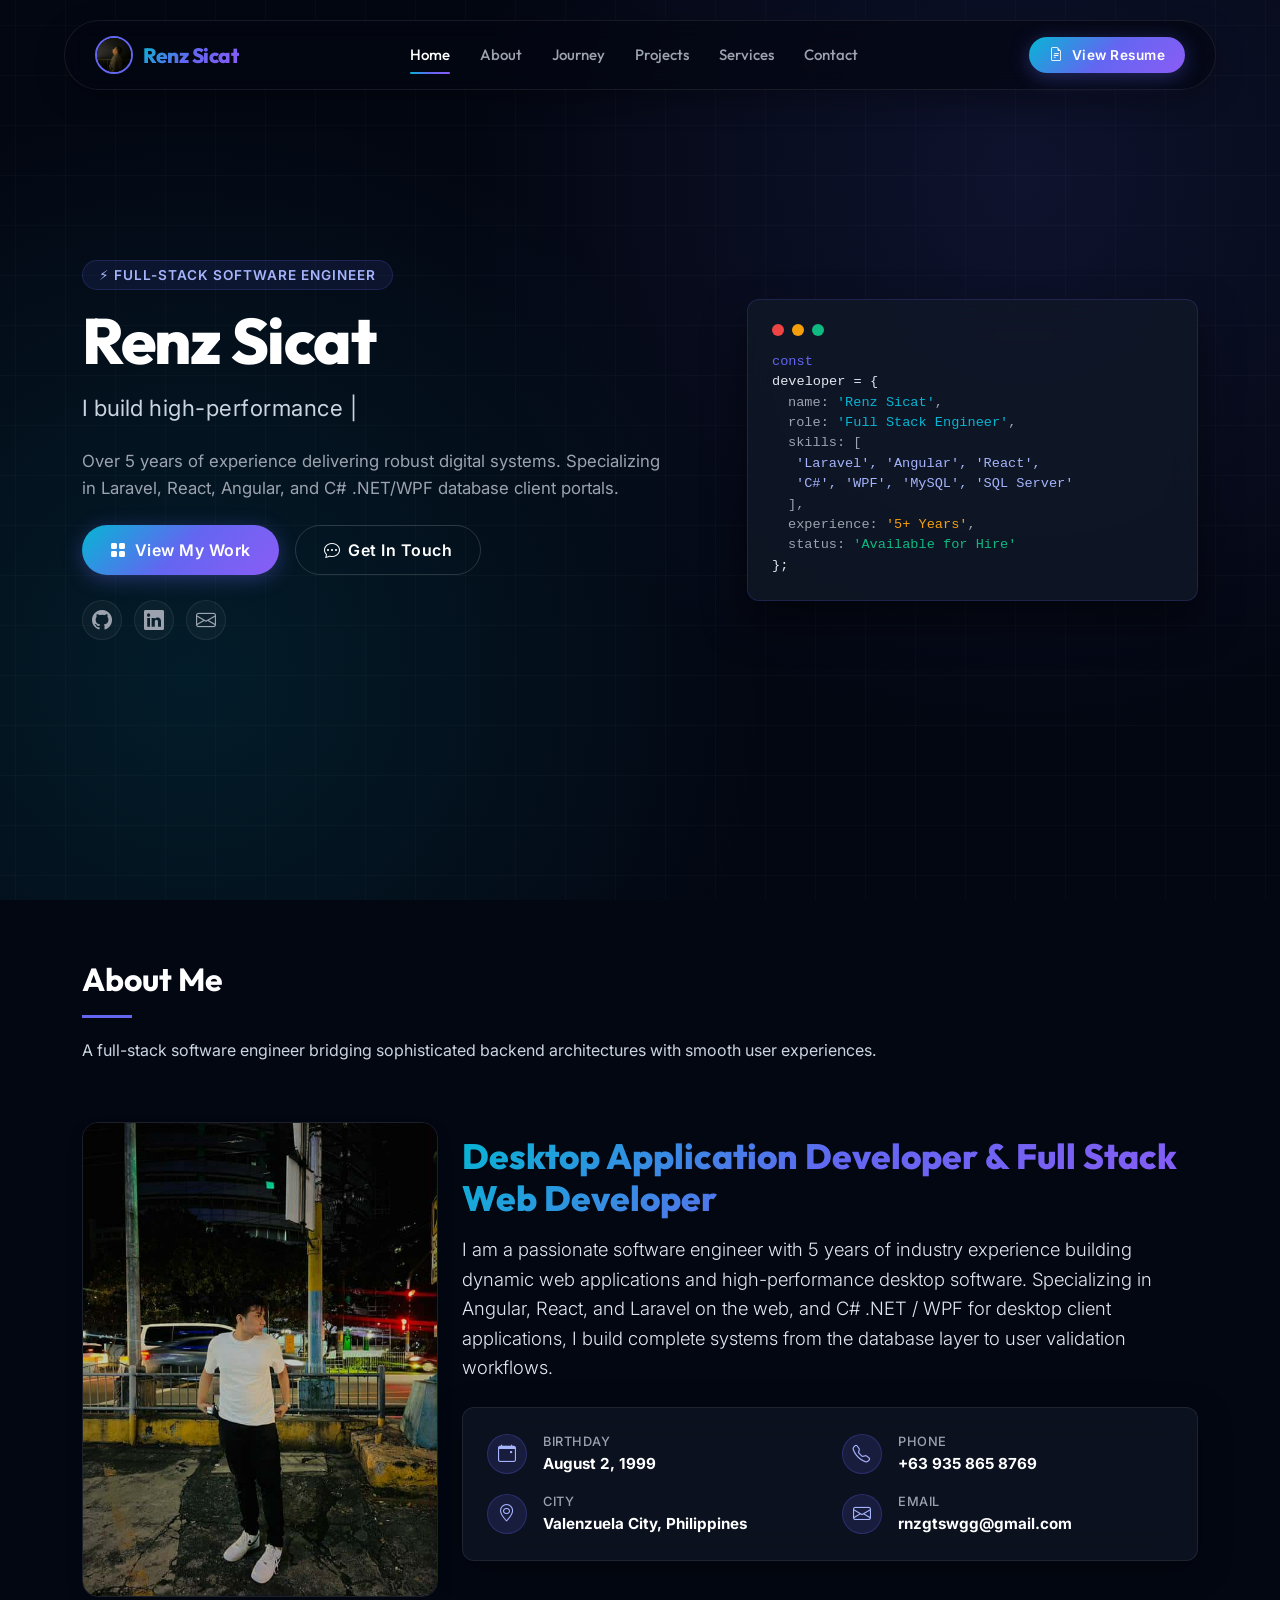
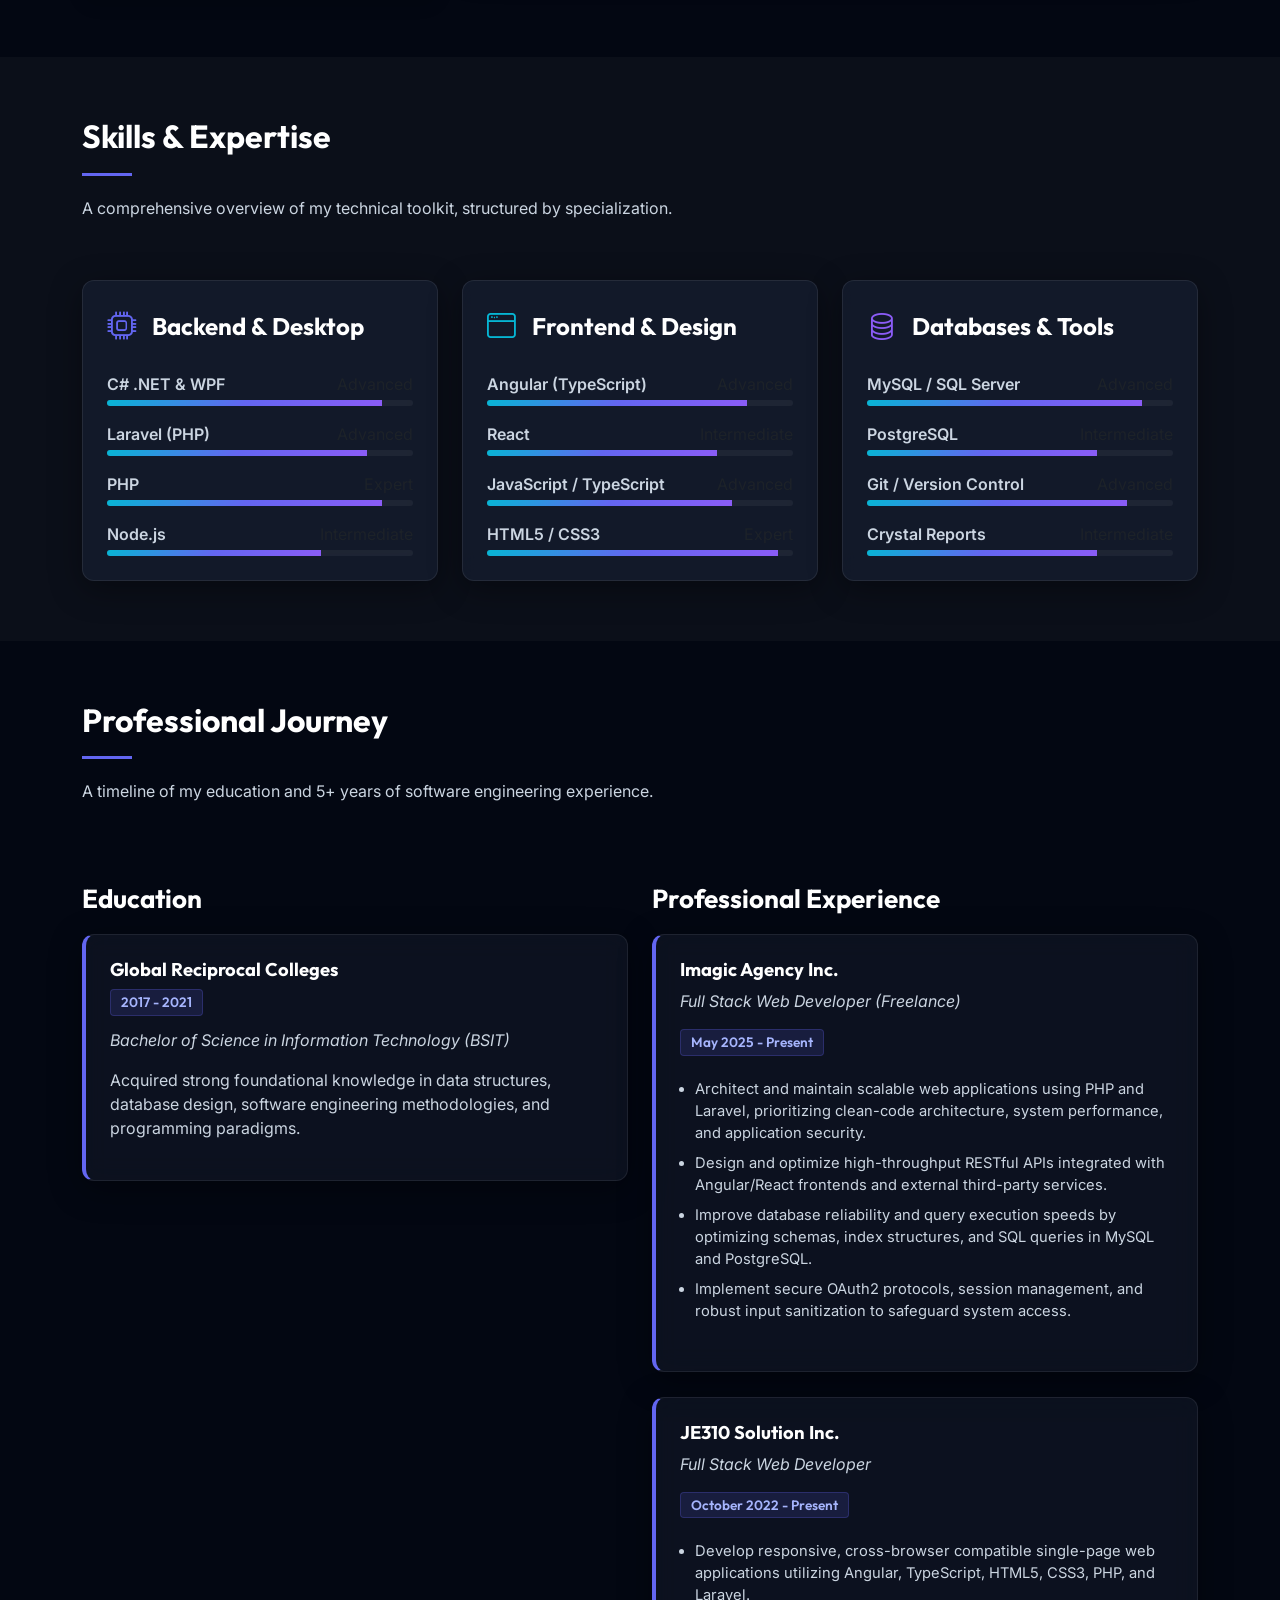
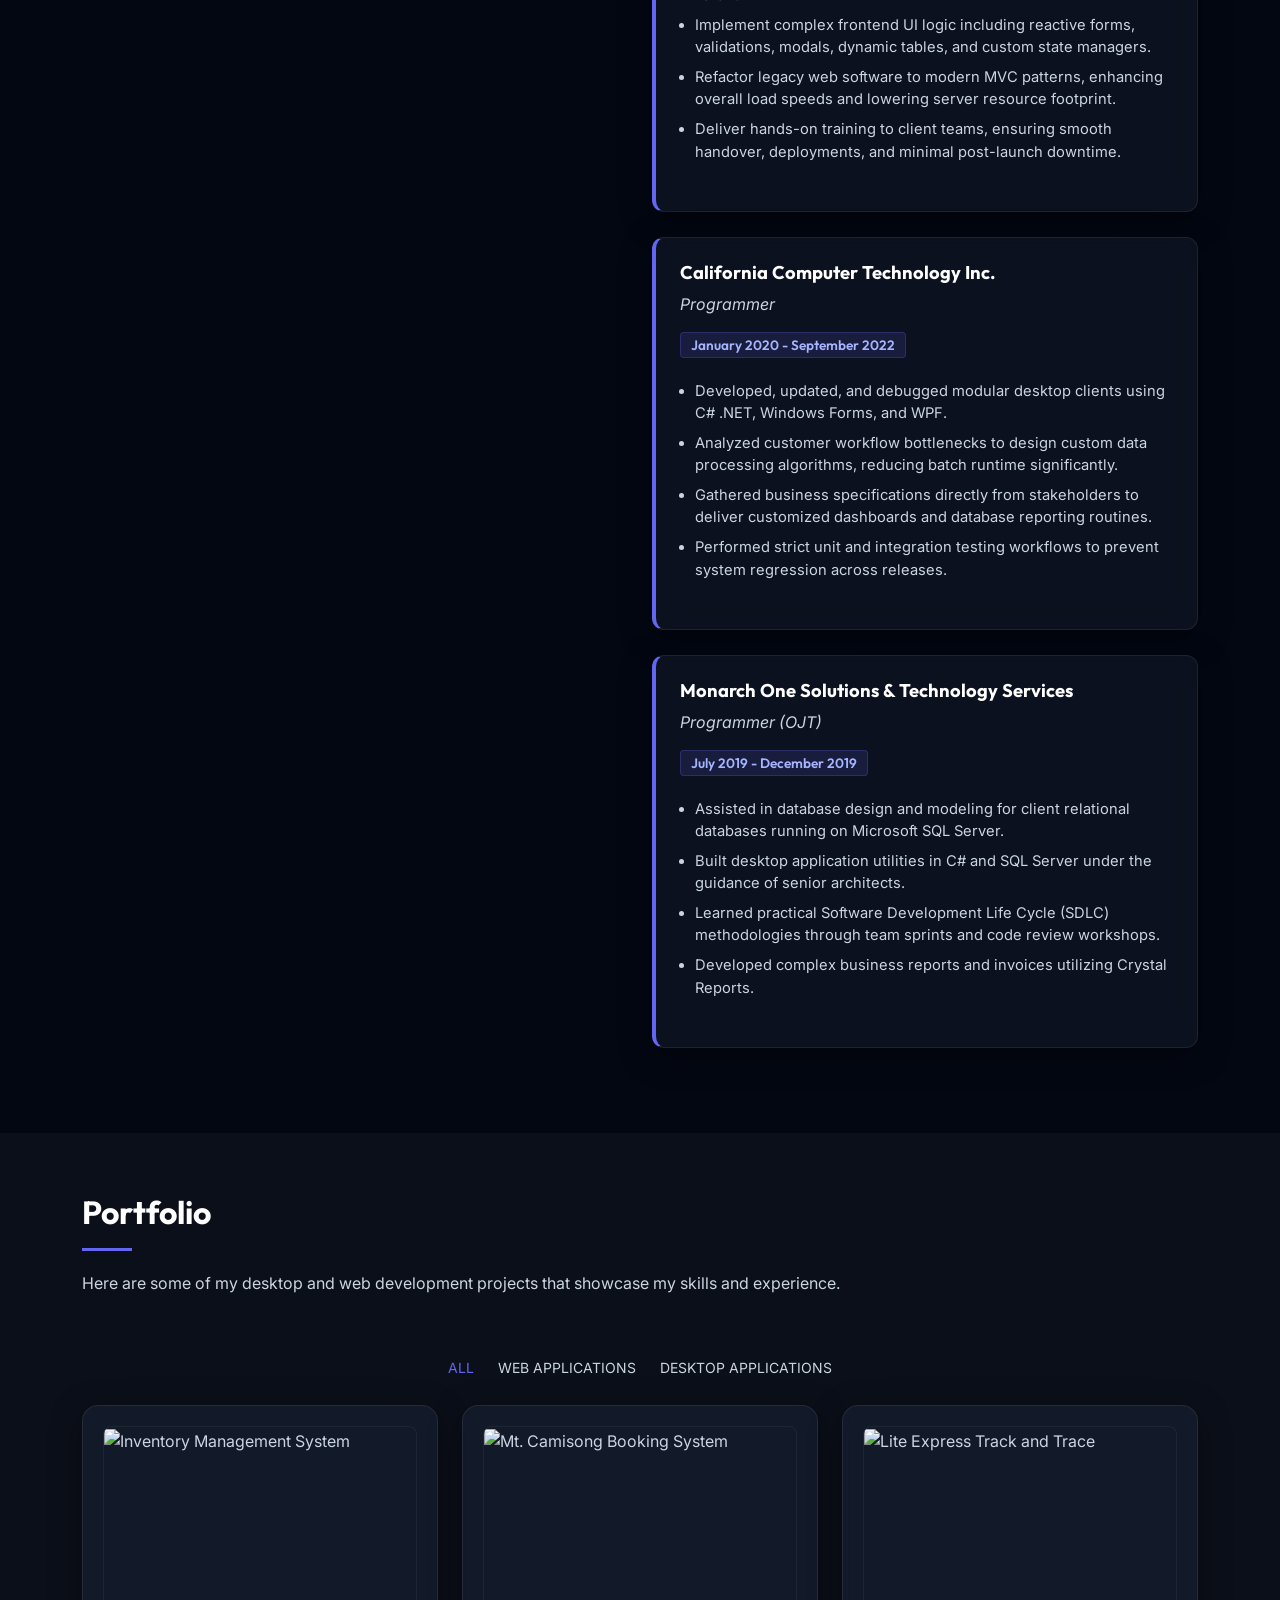
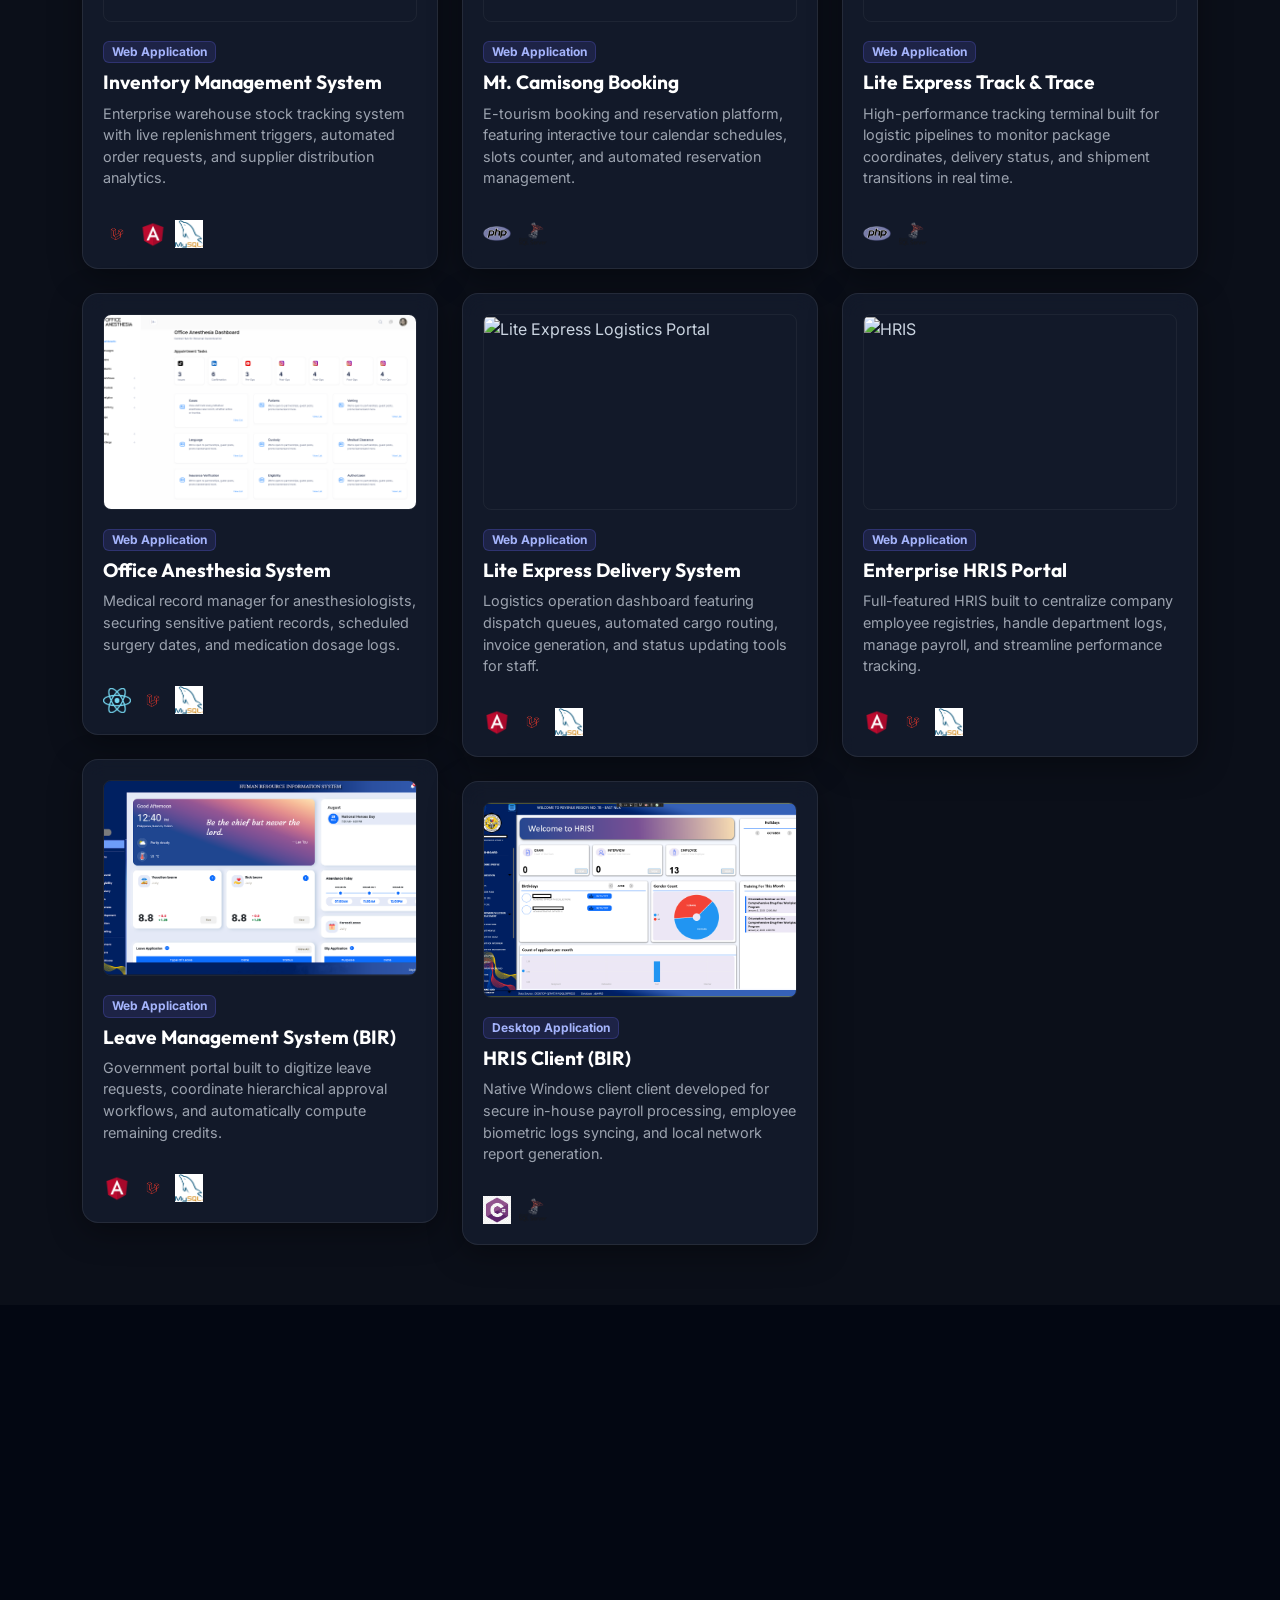
==== commit 43ebe9bf: "refactor: improve code readability in index.html by applying consistent line wrapping to HTML elemen" ====
--- a/index.html
+++ b/index.html
@@ -14,7 +14,9 @@
   <!-- Fonts -->
   <link href="https://fonts.googleapis.com" rel="preconnect">
   <link href="https://fonts.gstatic.com" rel="preconnect" crossorigin>
-  <link href="https://fonts.googleapis.com/css2?family=Inter:wght@300;400;500;600;700&family=Outfit:wght@400;500;600;700;800&display=swap" rel="stylesheet">
+  <link
+    href="https://fonts.googleapis.com/css2?family=Inter:wght@300;400;500;600;700&family=Outfit:wght@400;500;600;700;800&display=swap"
+    rel="stylesheet">
 
   <!-- Vendor CSS Files -->
   <link href="assets/vendor/bootstrap/css/bootstrap.min.css" rel="stylesheet">
@@ -39,7 +41,8 @@
 
   <header id="header" class="header dark-background">
     <div class="header-brand">
-      <img src="assets/img/main_photo.jpg" alt="Renz Sicat" class="img-fluid brand-avatar" style="width: 38px; height: 38px; object-fit: cover; border: 2px solid #6366f1;">
+      <img src="assets/img/main_photo.jpg" alt="Renz Sicat" class="img-fluid brand-avatar"
+        style="width: 38px; height: 38px; object-fit: cover; border: 2px solid #6366f1;">
       <a href="index.html" class="logo-link">
         <h1 class="sitename">Renz Sicat</h1>
       </a>
@@ -57,7 +60,8 @@
     </nav>
 
     <div class="header-actions d-none d-lg-block">
-      <a href="resume.html" target="_blank" class="btn-gradient" style="padding: 8px 20px; font-size: 0.85rem; border-radius: 30px;">
+      <a href="resume.html" target="_blank" class="btn-gradient"
+        style="padding: 8px 20px; font-size: 0.85rem; border-radius: 30px;">
         <i class="bi bi-file-earmark-text"></i> View Resume
       </a>
     </div>
@@ -74,15 +78,20 @@
         <div class="row align-items-center gy-5">
           <!-- Text Content Column -->
           <div class="col-lg-7 text-start">
-            <span class="d-inline-block px-3 py-1 mb-3 rounded-5" style="background: rgba(99, 102, 241, 0.1); border: 1px solid rgba(99, 102, 241, 0.2); font-size: 0.85rem; font-weight: 600; color: #a5b4fc; letter-spacing: 1px;">
+            <span class="d-inline-block px-3 py-1 mb-3 rounded-5"
+              style="background: rgba(99, 102, 241, 0.1); border: 1px solid rgba(99, 102, 241, 0.2); font-size: 0.85rem; font-weight: 600; color: #a5b4fc; letter-spacing: 1px;">
               ⚡ FULL-STACK SOFTWARE ENGINEER
             </span>
             <h2 class="mb-3" style="font-family: 'Outfit', sans-serif;">Renz Sicat</h2>
             <p class="mb-4" style="line-height: 1.4; color: #cbd5e1; font-size: 1.4rem;">
-              I build <span class="typed" data-typed-items="high-performance React &amp; Angular web apps., scalable Laravel backend architectures., native C# .NET &amp; WPF desktop clients.">high-performance React &amp; Angular web apps.</span><span class="typed-cursor typed-cursor--blink" aria-hidden="true"></span>
+              I build <span class="typed"
+                data-typed-items="high-performance React &amp; Angular web apps., scalable Laravel backend architectures., native C# .NET &amp; WPF desktop clients.">high-performance
+                React &amp; Angular web apps.</span><span class="typed-cursor typed-cursor--blink"
+                aria-hidden="true"></span>
             </p>
             <p class="lead mb-4" style="font-size: 1.05rem; line-height: 1.6; color: #9ca3af; max-width: 580px;">
-              Over 5 years of experience delivering robust digital systems. Specializing in Laravel, React, Angular, and C# .NET/WPF database client portals.
+              Over 5 years of experience delivering robust digital systems. Specializing in Laravel, React, Angular, and
+              C# .NET/WPF database client portals.
             </p>
             <div class="d-flex flex-wrap gap-3 mb-4">
               <a href="#portfolio" class="btn-gradient">
@@ -101,21 +110,29 @@
 
           <!-- Code Visual Column -->
           <div class="col-lg-5 d-none d-lg-block">
-            <div class="glass-card p-4" style="font-family: 'Courier New', monospace; font-size: 0.85rem; border-color: rgba(99, 102, 241, 0.2); box-shadow: 0 20px 40px rgba(0,0,0,0.5);">
+            <div class="glass-card p-4"
+              style="font-family: 'Courier New', monospace; font-size: 0.85rem; border-color: rgba(99, 102, 241, 0.2); box-shadow: 0 20px 40px rgba(0,0,0,0.5);">
               <div class="d-flex gap-2 mb-3">
-                <span style="width: 12px; height: 12px; border-radius: 50%; background: #ef4444; display: inline-block;"></span>
-                <span style="width: 12px; height: 12px; border-radius: 50%; background: #f59e0b; display: inline-block;"></span>
-                <span style="width: 12px; height: 12px; border-radius: 50%; background: #10b981; display: inline-block;"></span>
-              </div>
-              <div style="color: #6366f1;">const</div> <div style="color: #e2e8f0; display: inline-block;">developer = {</div>
+                <span
+                  style="width: 12px; height: 12px; border-radius: 50%; background: #ef4444; display: inline-block;"></span>
+                <span
+                  style="width: 12px; height: 12px; border-radius: 50%; background: #f59e0b; display: inline-block;"></span>
+                <span
+                  style="width: 12px; height: 12px; border-radius: 50%; background: #10b981; display: inline-block;"></span>
+              </div>
+              <div style="color: #6366f1;">const</div>
+              <div style="color: #e2e8f0; display: inline-block;">developer = {</div>
               <div class="ps-3" style="color: #9ca3af;">name: <span style="color: #06b6d4;">'Renz Sicat'</span>,</div>
-              <div class="ps-3" style="color: #9ca3af;">role: <span style="color: #06b6d4;">'Full Stack Engineer'</span>,</div>
+              <div class="ps-3" style="color: #9ca3af;">role: <span style="color: #06b6d4;">'Full Stack
+                  Engineer'</span>,</div>
               <div class="ps-3" style="color: #9ca3af;">skills: [</div>
               <div class="ps-4" style="color: #a5b4fc;">'Laravel', 'Angular', 'React',</div>
               <div class="ps-4" style="color: #a5b4fc;">'C#', 'WPF', 'MySQL', 'SQL Server'</div>
               <div class="ps-3" style="color: #9ca3af;">],</div>
-              <div class="ps-3" style="color: #9ca3af;">experience: <span style="color: #f59e0b;">'5+ Years'</span>,</div>
-              <div class="ps-3" style="color: #9ca3af;">status: <span style="color: #10b981;">'Available for Hire'</span></div>
+              <div class="ps-3" style="color: #9ca3af;">experience: <span style="color: #f59e0b;">'5+ Years'</span>,
+              </div>
+              <div class="ps-3" style="color: #9ca3af;">status: <span style="color: #10b981;">'Available for
+                  Hire'</span></div>
               <div style="color: #e2e8f0;">};</div>
             </div>
           </div>
@@ -137,56 +154,74 @@
 
         <div class="row gy-4 justify-content-center align-items-center">
           <div class="col-lg-4">
-            <img src="assets/img/renzwhitetshirt.jpg" class="img-fluid rounded-4 shadow" alt="Renz Sicat" style="border: 1px solid rgba(255, 255, 255, 0.1);">
+            <img src="assets/img/renzwhitetshirt.jpg" class="img-fluid rounded-4 shadow" alt="Renz Sicat"
+              style="border: 1px solid rgba(255, 255, 255, 0.1);">
           </div>
           <div class="col-lg-8 content">
-            <h3 class="mb-3" style="font-weight: 800; font-size: 2.2rem; background: var(--accent-gradient); -webkit-background-clip: text; -webkit-text-fill-color: transparent;">Desktop Application Developer &amp; Full Stack Web Developer</h3>
+            <h3 class="mb-3"
+              style="font-weight: 800; font-size: 2.2rem; background: var(--accent-gradient); -webkit-background-clip: text; -webkit-text-fill-color: transparent;">
+              Desktop Application Developer &amp; Full Stack Web Developer</h3>
             <p class="lead mb-4" style="color: #e2e8f0; font-size: 1.15rem; line-height: 1.6;">
-              I am a passionate software engineer with 5 years of industry experience building dynamic web applications and high-performance desktop software. Specializing in Angular, React, and Laravel on the web, and C# .NET / WPF for desktop client applications, I build complete systems from the database layer to user validation workflows.
+              I am a passionate software engineer with 5 years of industry experience building dynamic web applications
+              and high-performance desktop software. Specializing in Angular, React, and Laravel on the web, and C# .NET
+              / WPF for desktop client applications, I build complete systems from the database layer to user validation
+              workflows.
             </p>
             <div class="glass-card mb-4" style="padding: 24px;">
               <div class="row gy-3">
                 <div class="col-sm-6">
                   <div class="d-flex align-items-center gap-3">
-                    <div class="d-flex align-items-center justify-content-center rounded-circle" style="width: 40px; height: 40px; background: rgba(99, 102, 241, 0.15); border: 1px solid rgba(99, 102, 241, 0.25);">
+                    <div class="d-flex align-items-center justify-content-center rounded-circle"
+                      style="width: 40px; height: 40px; background: rgba(99, 102, 241, 0.15); border: 1px solid rgba(99, 102, 241, 0.25);">
                       <i class="bi bi-calendar-event" style="color: #a5b4fc; font-size: 1.1rem;"></i>
                     </div>
                     <div>
-                      <small class="d-block" style="color: #9ca3af; font-size: 0.8rem; font-weight: 500; text-transform: uppercase; letter-spacing: 0.5px;">Birthday</small>
-                      <strong class="d-block" style="color: #ffffff; font-size: 0.95rem; margin-top: 2px;">August 2, 1999</strong>
+                      <small class="d-block"
+                        style="color: #9ca3af; font-size: 0.8rem; font-weight: 500; text-transform: uppercase; letter-spacing: 0.5px;">Birthday</small>
+                      <strong class="d-block" style="color: #ffffff; font-size: 0.95rem; margin-top: 2px;">August 2,
+                        1999</strong>
                     </div>
                   </div>
                 </div>
                 <div class="col-sm-6">
                   <div class="d-flex align-items-center gap-3">
-                    <div class="d-flex align-items-center justify-content-center rounded-circle" style="width: 40px; height: 40px; background: rgba(99, 102, 241, 0.15); border: 1px solid rgba(99, 102, 241, 0.25);">
+                    <div class="d-flex align-items-center justify-content-center rounded-circle"
+                      style="width: 40px; height: 40px; background: rgba(99, 102, 241, 0.15); border: 1px solid rgba(99, 102, 241, 0.25);">
                       <i class="bi bi-telephone" style="color: #a5b4fc; font-size: 1.1rem;"></i>
                     </div>
                     <div>
-                      <small class="d-block" style="color: #9ca3af; font-size: 0.8rem; font-weight: 500; text-transform: uppercase; letter-spacing: 0.5px;">Phone</small>
-                      <strong class="d-block" style="color: #ffffff; font-size: 0.95rem; margin-top: 2px;">+63 935 865 8769</strong>
+                      <small class="d-block"
+                        style="color: #9ca3af; font-size: 0.8rem; font-weight: 500; text-transform: uppercase; letter-spacing: 0.5px;">Phone</small>
+                      <strong class="d-block" style="color: #ffffff; font-size: 0.95rem; margin-top: 2px;">+63 935 865
+                        8769</strong>
                     </div>
                   </div>
                 </div>
                 <div class="col-sm-6">
                   <div class="d-flex align-items-center gap-3">
-                    <div class="d-flex align-items-center justify-content-center rounded-circle" style="width: 40px; height: 40px; background: rgba(99, 102, 241, 0.15); border: 1px solid rgba(99, 102, 241, 0.25);">
+                    <div class="d-flex align-items-center justify-content-center rounded-circle"
+                      style="width: 40px; height: 40px; background: rgba(99, 102, 241, 0.15); border: 1px solid rgba(99, 102, 241, 0.25);">
                       <i class="bi bi-geo-alt" style="color: #a5b4fc; font-size: 1.1rem;"></i>
                     </div>
                     <div>
-                      <small class="d-block" style="color: #9ca3af; font-size: 0.8rem; font-weight: 500; text-transform: uppercase; letter-spacing: 0.5px;">City</small>
-                      <strong class="d-block" style="color: #ffffff; font-size: 0.95rem; margin-top: 2px;">Valenzuela City, Philippines</strong>
+                      <small class="d-block"
+                        style="color: #9ca3af; font-size: 0.8rem; font-weight: 500; text-transform: uppercase; letter-spacing: 0.5px;">City</small>
+                      <strong class="d-block" style="color: #ffffff; font-size: 0.95rem; margin-top: 2px;">Valenzuela
+                        City, Philippines</strong>
                     </div>
                   </div>
                 </div>
                 <div class="col-sm-6">
                   <div class="d-flex align-items-center gap-3">
-                    <div class="d-flex align-items-center justify-content-center rounded-circle" style="width: 40px; height: 40px; background: rgba(99, 102, 241, 0.15); border: 1px solid rgba(99, 102, 241, 0.25);">
+                    <div class="d-flex align-items-center justify-content-center rounded-circle"
+                      style="width: 40px; height: 40px; background: rgba(99, 102, 241, 0.15); border: 1px solid rgba(99, 102, 241, 0.25);">
                       <i class="bi bi-envelope" style="color: #a5b4fc; font-size: 1.1rem;"></i>
                     </div>
                     <div>
-                      <small class="d-block" style="color: #9ca3af; font-size: 0.8rem; font-weight: 500; text-transform: uppercase; letter-spacing: 0.5px;">Email</small>
-                      <strong class="d-block" style="color: #ffffff; font-size: 0.95rem; margin-top: 2px;">rnzgtswgg@gmail.com</strong>
+                      <small class="d-block"
+                        style="color: #9ca3af; font-size: 0.8rem; font-weight: 500; text-transform: uppercase; letter-spacing: 0.5px;">Email</small>
+                      <strong class="d-block"
+                        style="color: #ffffff; font-size: 0.95rem; margin-top: 2px;">rnzgtswgg@gmail.com</strong>
                     </div>
                   </div>
                 </div>
@@ -226,7 +261,8 @@
                     <span class="fw-semibold">C# .NET &amp; WPF</span>
                     <span class="text-muted">Advanced</span>
                   </div>
-                  <div class="progress-bar-wrap" style="height: 6px; background: rgba(255,255,255,0.05); border-radius: 3px; overflow: hidden;">
+                  <div class="progress-bar-wrap"
+                    style="height: 6px; background: rgba(255,255,255,0.05); border-radius: 3px; overflow: hidden;">
                     <div style="width: 90%; height: 100%; background: var(--accent-gradient);"></div>
                   </div>
                 </div>
@@ -235,7 +271,8 @@
                     <span class="fw-semibold">Laravel (PHP)</span>
                     <span class="text-muted">Advanced</span>
                   </div>
-                  <div class="progress-bar-wrap" style="height: 6px; background: rgba(255,255,255,0.05); border-radius: 3px; overflow: hidden;">
+                  <div class="progress-bar-wrap"
+                    style="height: 6px; background: rgba(255,255,255,0.05); border-radius: 3px; overflow: hidden;">
                     <div style="width: 85%; height: 100%; background: var(--accent-gradient);"></div>
                   </div>
                 </div>
@@ -244,7 +281,8 @@
                     <span class="fw-semibold">PHP</span>
                     <span class="text-muted">Expert</span>
                   </div>
-                  <div class="progress-bar-wrap" style="height: 6px; background: rgba(255,255,255,0.05); border-radius: 3px; overflow: hidden;">
+                  <div class="progress-bar-wrap"
+                    style="height: 6px; background: rgba(255,255,255,0.05); border-radius: 3px; overflow: hidden;">
                     <div style="width: 90%; height: 100%; background: var(--accent-gradient);"></div>
                   </div>
                 </div>
@@ -253,7 +291,8 @@
                     <span class="fw-semibold">Node.js</span>
                     <span class="text-muted">Intermediate</span>
                   </div>
-                  <div class="progress-bar-wrap" style="height: 6px; background: rgba(255,255,255,0.05); border-radius: 3px; overflow: hidden;">
+                  <div class="progress-bar-wrap"
+                    style="height: 6px; background: rgba(255,255,255,0.05); border-radius: 3px; overflow: hidden;">
                     <div style="width: 70%; height: 100%; background: var(--accent-gradient);"></div>
                   </div>
                 </div>
@@ -274,7 +313,8 @@
                     <span class="fw-semibold">Angular (TypeScript)</span>
                     <span class="text-muted">Advanced</span>
                   </div>
-                  <div class="progress-bar-wrap" style="height: 6px; background: rgba(255,255,255,0.05); border-radius: 3px; overflow: hidden;">
+                  <div class="progress-bar-wrap"
+                    style="height: 6px; background: rgba(255,255,255,0.05); border-radius: 3px; overflow: hidden;">
                     <div style="width: 85%; height: 100%; background: var(--accent-gradient);"></div>
                   </div>
                 </div>
@@ -283,7 +323,8 @@
                     <span class="fw-semibold">React</span>
                     <span class="text-muted">Intermediate</span>
                   </div>
-                  <div class="progress-bar-wrap" style="height: 6px; background: rgba(255,255,255,0.05); border-radius: 3px; overflow: hidden;">
+                  <div class="progress-bar-wrap"
+                    style="height: 6px; background: rgba(255,255,255,0.05); border-radius: 3px; overflow: hidden;">
                     <div style="width: 75%; height: 100%; background: var(--accent-gradient);"></div>
                   </div>
                 </div>
@@ -292,7 +333,8 @@
                     <span class="fw-semibold">JavaScript / TypeScript</span>
                     <span class="text-muted">Advanced</span>
                   </div>
-                  <div class="progress-bar-wrap" style="height: 6px; background: rgba(255,255,255,0.05); border-radius: 3px; overflow: hidden;">
+                  <div class="progress-bar-wrap"
+                    style="height: 6px; background: rgba(255,255,255,0.05); border-radius: 3px; overflow: hidden;">
                     <div style="width: 80%; height: 100%; background: var(--accent-gradient);"></div>
                   </div>
                 </div>
@@ -301,7 +343,8 @@
                     <span class="fw-semibold">HTML5 / CSS3</span>
                     <span class="text-muted">Expert</span>
                   </div>
-                  <div class="progress-bar-wrap" style="height: 6px; background: rgba(255,255,255,0.05); border-radius: 3px; overflow: hidden;">
+                  <div class="progress-bar-wrap"
+                    style="height: 6px; background: rgba(255,255,255,0.05); border-radius: 3px; overflow: hidden;">
                     <div style="width: 95%; height: 100%; background: var(--accent-gradient);"></div>
                   </div>
                 </div>
@@ -322,7 +365,8 @@
                     <span class="fw-semibold">MySQL / SQL Server</span>
                     <span class="text-muted">Advanced</span>
                   </div>
-                  <div class="progress-bar-wrap" style="height: 6px; background: rgba(255,255,255,0.05); border-radius: 3px; overflow: hidden;">
+                  <div class="progress-bar-wrap"
+                    style="height: 6px; background: rgba(255,255,255,0.05); border-radius: 3px; overflow: hidden;">
                     <div style="width: 90%; height: 100%; background: var(--accent-gradient);"></div>
                   </div>
                 </div>
@@ -331,7 +375,8 @@
                     <span class="fw-semibold">PostgreSQL</span>
                     <span class="text-muted">Intermediate</span>
                   </div>
-                  <div class="progress-bar-wrap" style="height: 6px; background: rgba(255,255,255,0.05); border-radius: 3px; overflow: hidden;">
+                  <div class="progress-bar-wrap"
+                    style="height: 6px; background: rgba(255,255,255,0.05); border-radius: 3px; overflow: hidden;">
                     <div style="width: 75%; height: 100%; background: var(--accent-gradient);"></div>
                   </div>
                 </div>
@@ -340,7 +385,8 @@
                     <span class="fw-semibold">Git / Version Control</span>
                     <span class="text-muted">Advanced</span>
                   </div>
-                  <div class="progress-bar-wrap" style="height: 6px; background: rgba(255,255,255,0.05); border-radius: 3px; overflow: hidden;">
+                  <div class="progress-bar-wrap"
+                    style="height: 6px; background: rgba(255,255,255,0.05); border-radius: 3px; overflow: hidden;">
                     <div style="width: 85%; height: 100%; background: var(--accent-gradient);"></div>
                   </div>
                 </div>
@@ -349,7 +395,8 @@
                     <span class="fw-semibold">Crystal Reports</span>
                     <span class="text-muted">Intermediate</span>
                   </div>
-                  <div class="progress-bar-wrap" style="height: 6px; background: rgba(255,255,255,0.05); border-radius: 3px; overflow: hidden;">
+                  <div class="progress-bar-wrap"
+                    style="height: 6px; background: rgba(255,255,255,0.05); border-radius: 3px; overflow: hidden;">
                     <div style="width: 75%; height: 100%; background: var(--accent-gradient);"></div>
                   </div>
                 </div>
@@ -382,22 +429,27 @@
               <h4 style="color: #ffffff;">Global Reciprocal Colleges</h4>
               <h5>2017 - 2021</h5>
               <p><em>Bachelor of Science in Information Technology (BSIT)</em></p>
-              <p>Acquired strong foundational knowledge in data structures, database design, software engineering methodologies, and programming paradigms.</p>
+              <p>Acquired strong foundational knowledge in data structures, database design, software engineering
+                methodologies, and programming paradigms.</p>
             </div><!-- End Resume Item -->
           </div>
 
           <div class="col-lg-6" data-aos="fade-up" data-aos-delay="200">
             <h3 class="resume-title">Professional Experience</h3>
-            
+
             <div class="resume-item">
               <h4 style="color: #ffffff;">Imagic Agency Inc.</h4>
-              <p><em>Backend Web Developer (Freelance)</em></p>
+              <p><em>Full Stack Web Developer (Freelance)</em></p>
               <h5>May 2025 - Present</h5>
               <ul>
-                <li>Architect and maintain scalable web applications using PHP and Laravel, prioritizing clean-code architecture, system performance, and application security.</li>
-                <li>Design and optimize high-throughput RESTful APIs integrated with Angular/React frontends and external third-party services.</li>
-                <li>Improve database reliability and query execution speeds by optimizing schemas, index structures, and SQL queries in MySQL and PostgreSQL.</li>
-                <li>Implement secure OAuth2 protocols, session management, and robust input sanitization to safeguard system access.</li>
+                <li>Architect and maintain scalable web applications using PHP and Laravel, prioritizing clean-code
+                  architecture, system performance, and application security.</li>
+                <li>Design and optimize high-throughput RESTful APIs integrated with Angular/React frontends and
+                  external third-party services.</li>
+                <li>Improve database reliability and query execution speeds by optimizing schemas, index structures, and
+                  SQL queries in MySQL and PostgreSQL.</li>
+                <li>Implement secure OAuth2 protocols, session management, and robust input sanitization to safeguard
+                  system access.</li>
               </ul>
             </div><!-- End Resume Item -->
 
@@ -406,10 +458,14 @@
               <p><em>Full Stack Web Developer</em></p>
               <h5>October 2022 - Present</h5>
               <ul>
-                <li>Develop responsive, cross-browser compatible single-page web applications utilizing Angular, TypeScript, HTML5, CSS3, PHP, and Laravel.</li>
-                <li>Implement complex frontend UI logic including reactive forms, validations, modals, dynamic tables, and custom state managers.</li>
-                <li>Refactor legacy web software to modern MVC patterns, enhancing overall load speeds and lowering server resource footprint.</li>
-                <li>Deliver hands-on training to client teams, ensuring smooth handover, deployments, and minimal post-launch downtime.</li>
+                <li>Develop responsive, cross-browser compatible single-page web applications utilizing Angular,
+                  TypeScript, HTML5, CSS3, PHP, and Laravel.</li>
+                <li>Implement complex frontend UI logic including reactive forms, validations, modals, dynamic tables,
+                  and custom state managers.</li>
+                <li>Refactor legacy web software to modern MVC patterns, enhancing overall load speeds and lowering
+                  server resource footprint.</li>
+                <li>Deliver hands-on training to client teams, ensuring smooth handover, deployments, and minimal
+                  post-launch downtime.</li>
               </ul>
             </div><!-- End Resume Item -->
 
@@ -419,9 +475,12 @@
               <h5>January 2020 - September 2022</h5>
               <ul>
                 <li>Developed, updated, and debugged modular desktop clients using C# .NET, Windows Forms, and WPF.</li>
-                <li>Analyzed customer workflow bottlenecks to design custom data processing algorithms, reducing batch runtime significantly.</li>
-                <li>Gathered business specifications directly from stakeholders to deliver customized dashboards and database reporting routines.</li>
-                <li>Performed strict unit and integration testing workflows to prevent system regression across releases.</li>
+                <li>Analyzed customer workflow bottlenecks to design custom data processing algorithms, reducing batch
+                  runtime significantly.</li>
+                <li>Gathered business specifications directly from stakeholders to deliver customized dashboards and
+                  database reporting routines.</li>
+                <li>Performed strict unit and integration testing workflows to prevent system regression across
+                  releases.</li>
               </ul>
             </div><!-- End Resume Item -->
 
@@ -430,9 +489,12 @@
               <p><em>Programmer (OJT)</em></p>
               <h5>July 2019 - December 2019</h5>
               <ul>
-                <li>Assisted in database design and modeling for client relational databases running on Microsoft SQL Server.</li>
-                <li>Built desktop application utilities in C# and SQL Server under the guidance of senior architects.</li>
-                <li>Learned practical Software Development Life Cycle (SDLC) methodologies through team sprints and code review workshops.</li>
+                <li>Assisted in database design and modeling for client relational databases running on Microsoft SQL
+                  Server.</li>
+                <li>Built desktop application utilities in C# and SQL Server under the guidance of senior architects.
+                </li>
+                <li>Learned practical Software Development Life Cycle (SDLC) methodologies through team sprints and code
+                  review workshops.</li>
                 <li>Developed complex business reports and invoices utilizing Crystal Reports.</li>
               </ul>
             </div><!-- End Resume Item -->
@@ -454,196 +516,243 @@
         <p>Here are some of my desktop and web development projects that showcase my skills and experience.</p>
       </div><!-- End Section Title -->
 
-   <div class="container">
-
-  <div class="isotope-layout" data-default-filter="*" data-layout="masonry" data-sort="original-order">
-
-    <ul class="portfolio-filters isotope-filters" data-aos="fade-up" data-aos-delay="100">
-      <li data-filter="*" class="filter-active">All</li>
-      <li data-filter=".filter-web">Web Applications</li>
-      <li data-filter=".filter-desktop">Desktop Applications</li>
-    </ul><!-- End Portfolio Filters -->
-
-    <div class="row gy-4 isotope-container" data-aos="fade-up" data-aos-delay="200">
-
-      <!-- Inventory Management System -->
-      <div class="col-lg-4 col-md-6 portfolio-item isotope-item filter-web">
-        <div class="project-card">
-          <div class="position-relative overflow-hidden rounded-3 mb-3" style="aspect-ratio: 16/10; border: 1px solid rgba(255,255,255,0.05);">
-            <img src="assets/img/portfolio/Inventory.png" class="img-fluid w-100 h-100 object-fit-cover" alt="Inventory Management System">
-            <div class="portfolio-links">
-              <a href="assets/img/portfolio/Inventory.png" data-gallery="portfolio-gallery" class="glightbox preview-link"><i class="bi bi-zoom-in"></i></a>
-            </div>
-          </div>
-          <div class="mb-3">
-            <span class="badge mb-2" style="background: rgba(99, 102, 241, 0.15); color: #a5b4fc; border: 1px solid rgba(99, 102, 241, 0.25);">Web Application</span>
-            <h5 class="project-title m-0">Inventory Management System</h5>
-            <p class="project-desc mt-2">Enterprise warehouse stock tracking system with live replenishment triggers, automated order requests, and supplier distribution analytics.</p>
-          </div>
-          <div class="tech-stack">
-            <img src="assets/img/icons/laravel.png" alt="Laravel" class="tech-icon" title="Laravel">
-            <img src="assets/img/icons/angular.png" alt="Angular" class="tech-icon" title="Angular">
-            <img src="assets/img/icons/mysql.png" alt="MySQL" class="tech-icon" title="MySQL">
-          </div>
-        </div>
-      </div>
-
-      <!-- Mt. Camisong Booking System -->
-      <div class="col-lg-4 col-md-6 portfolio-item isotope-item filter-web">
-        <div class="project-card">
-          <div class="position-relative overflow-hidden rounded-3 mb-3" style="aspect-ratio: 16/10; border: 1px solid rgba(255,255,255,0.05);">
-            <img src="assets/img/portfolio/mtcamisong.png" class="img-fluid w-100 h-100 object-fit-cover" alt="Mt. Camisong Booking System">
-            <div class="portfolio-links">
-              <a href="assets/img/portfolio/mtcamisong.png" data-gallery="portfolio-gallery" class="glightbox preview-link"><i class="bi bi-zoom-in"></i></a>
-            </div>
-          </div>
-          <div class="mb-3">
-            <span class="badge mb-2" style="background: rgba(99, 102, 241, 0.15); color: #a5b4fc; border: 1px solid rgba(99, 102, 241, 0.25);">Web Application</span>
-            <h5 class="project-title m-0">Mt. Camisong Booking</h5>
-            <p class="project-desc mt-2">E-tourism booking and reservation platform, featuring interactive tour calendar schedules, slots counter, and automated reservation management.</p>
-          </div>
-          <div class="tech-stack">
-            <img src="assets/img/icons/php.png" alt="PHP" class="tech-icon" title="PHP">
-            <img src="assets/img/icons/sql server.png" alt="SQL Server" class="tech-icon" title="SQL Server">
-          </div>
-        </div>
-      </div>
-
-      <!-- Lite Express Track and Trace -->
-      <div class="col-lg-4 col-md-6 portfolio-item isotope-item filter-web">
-        <div class="project-card">
-          <div class="position-relative overflow-hidden rounded-3 mb-3" style="aspect-ratio: 16/10; border: 1px solid rgba(255,255,255,0.05);">
-            <img src="assets/img/portfolio/Lite-Express-Track-n-Trace.png" class="img-fluid w-100 h-100 object-fit-cover" alt="Lite Express Track and Trace">
-            <div class="portfolio-links">
-              <a href="assets/img/portfolio/Lite-Express-Track-n-Trace.png" data-gallery="portfolio-gallery" class="glightbox preview-link"><i class="bi bi-zoom-in"></i></a>
-            </div>
-          </div>
-          <div class="mb-3">
-            <span class="badge mb-2" style="background: rgba(99, 102, 241, 0.15); color: #a5b4fc; border: 1px solid rgba(99, 102, 241, 0.25);">Web Application</span>
-            <h5 class="project-title m-0">Lite Express Track &amp; Trace</h5>
-            <p class="project-desc mt-2">High-performance tracking terminal built for logistic pipelines to monitor package coordinates, delivery status, and shipment transitions in real time.</p>
-          </div>
-          <div class="tech-stack">
-            <img src="assets/img/icons/php.png" alt="PHP" class="tech-icon" title="PHP">
-            <img src="assets/img/icons/sql server.png" alt="SQL Server" class="tech-icon" title="SQL Server">
-          </div>
-        </div>
-      </div>
-
-      <!-- Office Anesthesia System -->
-      <div class="col-lg-4 col-md-6 portfolio-item isotope-item filter-web">
-        <div class="project-card">
-          <div class="position-relative overflow-hidden rounded-3 mb-3" style="aspect-ratio: 16/10; border: 1px solid rgba(255,255,255,0.05);">
-            <img src="assets/img/portfolio/officeanesthesia.png" class="img-fluid w-100 h-100 object-fit-cover" alt="Office Anesthesia System">
-            <div class="portfolio-links">
-              <a href="assets/img/portfolio/officeanesthesia.png" data-gallery="portfolio-gallery" class="glightbox preview-link"><i class="bi bi-zoom-in"></i></a>
-            </div>
-          </div>
-          <div class="mb-3">
-            <span class="badge mb-2" style="background: rgba(99, 102, 241, 0.15); color: #a5b4fc; border: 1px solid rgba(99, 102, 241, 0.25);">Web Application</span>
-            <h5 class="project-title m-0">Office Anesthesia System</h5>
-            <p class="project-desc mt-2">Medical record manager for anesthesiologists, securing sensitive patient records, scheduled surgery dates, and medication dosage logs.</p>
-          </div>
-          <div class="tech-stack">
-            <img src="assets/img/icons/react.png" alt="React" class="tech-icon" title="React">
-            <img src="assets/img/icons/laravel.png" alt="Laravel" class="tech-icon" title="Laravel">
-            <img src="assets/img/icons/mysql.png" alt="MySQL" class="tech-icon" title="MySQL">
-          </div>
-        </div>
-      </div>
-
-      <!-- Lite Express Logistics Portal -->
-      <div class="col-lg-4 col-md-6 portfolio-item isotope-item filter-web">
-        <div class="project-card">
-          <div class="position-relative overflow-hidden rounded-3 mb-3" style="aspect-ratio: 16/10; border: 1px solid rgba(255,255,255,0.05);">
-            <img src="assets/img/portfolio/LiteExpress.png" class="img-fluid w-100 h-100 object-fit-cover" alt="Lite Express Logistics Portal">
-            <div class="portfolio-links">
-              <a href="assets/img/portfolio/LiteExpress.png" data-gallery="portfolio-gallery" class="glightbox preview-link"><i class="bi bi-zoom-in"></i></a>
-            </div>
-          </div>
-          <div class="mb-3">
-            <span class="badge mb-2" style="background: rgba(99, 102, 241, 0.15); color: #a5b4fc; border: 1px solid rgba(99, 102, 241, 0.25);">Web Application</span>
-            <h5 class="project-title m-0">Lite Express Delivery System</h5>
-            <p class="project-desc mt-2">Logistics operation dashboard featuring dispatch queues, automated cargo routing, invoice generation, and status updating tools for staff.</p>
-          </div>
-          <div class="tech-stack">
-            <img src="assets/img/icons/angular.png" alt="Angular" class="tech-icon" title="Angular">
-            <img src="assets/img/icons/laravel.png" alt="Laravel" class="tech-icon" title="Laravel">
-            <img src="assets/img/icons/mysql.png" alt="MySQL" class="tech-icon" title="MySQL">
-          </div>
-        </div>
-      </div>
-
-      <!-- HRIS -->
-      <div class="col-lg-4 col-md-6 portfolio-item isotope-item filter-web">
-        <div class="project-card">
-          <div class="position-relative overflow-hidden rounded-3 mb-3" style="aspect-ratio: 16/10; border: 1px solid rgba(255,255,255,0.05);">
-            <img src="assets/img/portfolio/HRIS.png" class="img-fluid w-100 h-100 object-fit-cover" alt="HRIS">
-            <div class="portfolio-links">
-              <a href="assets/img/portfolio/HRIS.png" data-gallery="portfolio-gallery" class="glightbox preview-link"><i class="bi bi-zoom-in"></i></a>
-            </div>
-          </div>
-          <div class="mb-3">
-            <span class="badge mb-2" style="background: rgba(99, 102, 241, 0.15); color: #a5b4fc; border: 1px solid rgba(99, 102, 241, 0.25);">Web Application</span>
-            <h5 class="project-title m-0">Enterprise HRIS Portal</h5>
-            <p class="project-desc mt-2">Full-featured HRIS built to centralize company employee registries, handle department logs, manage payroll, and streamline performance tracking.</p>
-          </div>
-          <div class="tech-stack">
-            <img src="assets/img/icons/angular.png" alt="Angular" class="tech-icon" title="Angular">
-            <img src="assets/img/icons/laravel.png" alt="Laravel" class="tech-icon" title="Laravel">
-            <img src="assets/img/icons/mysql.png" alt="MySQL" class="tech-icon" title="MySQL">
-          </div>
-        </div>
-      </div>
-
-      <!-- Leave Management System (BIR) -->
-      <div class="col-lg-4 col-md-6 portfolio-item isotope-item filter-web">
-        <div class="project-card">
-          <div class="position-relative overflow-hidden rounded-3 mb-3" style="aspect-ratio: 16/10; border: 1px solid rgba(255,255,255,0.05);">
-            <img src="assets/img/portfolio/LeaveManagementSystem.png" class="img-fluid w-100 h-100 object-fit-cover" alt="Leave Management System (BIR)">
-            <div class="portfolio-links">
-              <a href="assets/img/portfolio/LeaveManagementSystem.png" data-gallery="portfolio-gallery" class="glightbox preview-link"><i class="bi bi-zoom-in"></i></a>
-            </div>
-          </div>
-          <div class="mb-3">
-            <span class="badge mb-2" style="background: rgba(99, 102, 241, 0.15); color: #a5b4fc; border: 1px solid rgba(99, 102, 241, 0.25);">Web Application</span>
-            <h5 class="project-title m-0">Leave Management System (BIR)</h5>
-            <p class="project-desc mt-2">Government portal built to digitize leave requests, coordinate hierarchical approval workflows, and automatically compute remaining credits.</p>
-          </div>
-          <div class="tech-stack">
-            <img src="assets/img/icons/angular.png" alt="Angular" class="tech-icon" title="Angular">
-            <img src="assets/img/icons/laravel.png" alt="Laravel" class="tech-icon" title="Laravel">
-            <img src="assets/img/icons/mysql.png" alt="MySQL" class="tech-icon" title="MySQL">
-          </div>
-        </div>
-      </div>
-
-      <!-- HRIS (BIR) -->
-      <div class="col-lg-4 col-md-6 portfolio-item isotope-item filter-desktop">
-        <div class="project-card">
-          <div class="position-relative overflow-hidden rounded-3 mb-3" style="aspect-ratio: 16/10; border: 1px solid rgba(255,255,255,0.05);">
-            <img src="assets/img/portfolio/HRISforBIR.png" class="img-fluid w-100 h-100 object-fit-cover" alt="HRIS (BIR)">
-            <div class="portfolio-links">
-              <a href="assets/img/portfolio/HRISforBIR.png" data-gallery="portfolio-gallery" class="glightbox preview-link"><i class="bi bi-zoom-in"></i></a>
-            </div>
-          </div>
-          <div class="mb-3">
-            <span class="badge mb-2" style="background: rgba(99, 102, 241, 0.15); color: #a5b4fc; border: 1px solid rgba(99, 102, 241, 0.25);">Desktop Application</span>
-            <h5 class="project-title m-0">HRIS Client (BIR)</h5>
-            <p class="project-desc mt-2">Native Windows client client developed for secure in-house payroll processing, employee biometric logs syncing, and local network report generation.</p>
-          </div>
-          <div class="tech-stack">
-            <img src="assets/img/icons/csharp.png" alt="C#" class="tech-icon" title="C#">
-            <img src="assets/img/icons/sql server.png" alt="SQL Server" class="tech-icon" title="SQL Server">
-          </div>
-        </div>
-      </div>
-
-    </div><!-- End Row -->
-
-  </div><!-- End Isotope -->
-
-</div><!-- End Container -->
+      <div class="container">
+
+        <div class="isotope-layout" data-default-filter="*" data-layout="masonry" data-sort="original-order">
+
+          <ul class="portfolio-filters isotope-filters" data-aos="fade-up" data-aos-delay="100">
+            <li data-filter="*" class="filter-active">All</li>
+            <li data-filter=".filter-web">Web Applications</li>
+            <li data-filter=".filter-desktop">Desktop Applications</li>
+          </ul><!-- End Portfolio Filters -->
+
+          <div class="row gy-4 isotope-container" data-aos="fade-up" data-aos-delay="200">
+
+            <!-- Inventory Management System -->
+            <div class="col-lg-4 col-md-6 portfolio-item isotope-item filter-web">
+              <div class="project-card">
+                <div class="position-relative overflow-hidden rounded-3 mb-3"
+                  style="aspect-ratio: 16/10; border: 1px solid rgba(255,255,255,0.05);">
+                  <img src="assets/img/portfolio/Inventory.png" class="img-fluid w-100 h-100 object-fit-cover"
+                    alt="Inventory Management System">
+                  <div class="portfolio-links">
+                    <a href="assets/img/portfolio/Inventory.png" data-gallery="portfolio-gallery"
+                      class="glightbox preview-link"><i class="bi bi-zoom-in"></i></a>
+                  </div>
+                </div>
+                <div class="mb-3">
+                  <span class="badge mb-2"
+                    style="background: rgba(99, 102, 241, 0.15); color: #a5b4fc; border: 1px solid rgba(99, 102, 241, 0.25);">Web
+                    Application</span>
+                  <h5 class="project-title m-0">Inventory Management System</h5>
+                  <p class="project-desc mt-2">Enterprise warehouse stock tracking system with live replenishment
+                    triggers, automated order requests, and supplier distribution analytics.</p>
+                </div>
+                <div class="tech-stack">
+                  <img src="assets/img/icons/laravel.png" alt="Laravel" class="tech-icon" title="Laravel">
+                  <img src="assets/img/icons/angular.png" alt="Angular" class="tech-icon" title="Angular">
+                  <img src="assets/img/icons/mysql.png" alt="MySQL" class="tech-icon" title="MySQL">
+                </div>
+              </div>
+            </div>
+
+            <!-- Mt. Camisong Booking System -->
+            <div class="col-lg-4 col-md-6 portfolio-item isotope-item filter-web">
+              <div class="project-card">
+                <div class="position-relative overflow-hidden rounded-3 mb-3"
+                  style="aspect-ratio: 16/10; border: 1px solid rgba(255,255,255,0.05);">
+                  <img src="assets/img/portfolio/mtcamisong.png" class="img-fluid w-100 h-100 object-fit-cover"
+                    alt="Mt. Camisong Booking System">
+                  <div class="portfolio-links">
+                    <a href="assets/img/portfolio/mtcamisong.png" data-gallery="portfolio-gallery"
+                      class="glightbox preview-link"><i class="bi bi-zoom-in"></i></a>
+                  </div>
+                </div>
+                <div class="mb-3">
+                  <span class="badge mb-2"
+                    style="background: rgba(99, 102, 241, 0.15); color: #a5b4fc; border: 1px solid rgba(99, 102, 241, 0.25);">Web
+                    Application</span>
+                  <h5 class="project-title m-0">Mt. Camisong Booking</h5>
+                  <p class="project-desc mt-2">E-tourism booking and reservation platform, featuring interactive tour
+                    calendar schedules, slots counter, and automated reservation management.</p>
+                </div>
+                <div class="tech-stack">
+                  <img src="assets/img/icons/php.png" alt="PHP" class="tech-icon" title="PHP">
+                  <img src="assets/img/icons/sql server.png" alt="SQL Server" class="tech-icon" title="SQL Server">
+                </div>
+              </div>
+            </div>
+
+            <!-- Lite Express Track and Trace -->
+            <div class="col-lg-4 col-md-6 portfolio-item isotope-item filter-web">
+              <div class="project-card">
+                <div class="position-relative overflow-hidden rounded-3 mb-3"
+                  style="aspect-ratio: 16/10; border: 1px solid rgba(255,255,255,0.05);">
+                  <img src="assets/img/portfolio/Lite-Express-Track-n-Trace.png"
+                    class="img-fluid w-100 h-100 object-fit-cover" alt="Lite Express Track and Trace">
+                  <div class="portfolio-links">
+                    <a href="assets/img/portfolio/Lite-Express-Track-n-Trace.png" data-gallery="portfolio-gallery"
+                      class="glightbox preview-link"><i class="bi bi-zoom-in"></i></a>
+                  </div>
+                </div>
+                <div class="mb-3">
+                  <span class="badge mb-2"
+                    style="background: rgba(99, 102, 241, 0.15); color: #a5b4fc; border: 1px solid rgba(99, 102, 241, 0.25);">Web
+                    Application</span>
+                  <h5 class="project-title m-0">Lite Express Track &amp; Trace</h5>
+                  <p class="project-desc mt-2">High-performance tracking terminal built for logistic pipelines to
+                    monitor package coordinates, delivery status, and shipment transitions in real time.</p>
+                </div>
+                <div class="tech-stack">
+                  <img src="assets/img/icons/php.png" alt="PHP" class="tech-icon" title="PHP">
+                  <img src="assets/img/icons/sql server.png" alt="SQL Server" class="tech-icon" title="SQL Server">
+                </div>
+              </div>
+            </div>
+
+            <!-- Office Anesthesia System -->
+            <div class="col-lg-4 col-md-6 portfolio-item isotope-item filter-web">
+              <div class="project-card">
+                <div class="position-relative overflow-hidden rounded-3 mb-3"
+                  style="aspect-ratio: 16/10; border: 1px solid rgba(255,255,255,0.05);">
+                  <img src="assets/img/portfolio/officeanesthesia.png" class="img-fluid w-100 h-100 object-fit-cover"
+                    alt="Office Anesthesia System">
+                  <div class="portfolio-links">
+                    <a href="assets/img/portfolio/officeanesthesia.png" data-gallery="portfolio-gallery"
+                      class="glightbox preview-link"><i class="bi bi-zoom-in"></i></a>
+                  </div>
+                </div>
+                <div class="mb-3">
+                  <span class="badge mb-2"
+                    style="background: rgba(99, 102, 241, 0.15); color: #a5b4fc; border: 1px solid rgba(99, 102, 241, 0.25);">Web
+                    Application</span>
+                  <h5 class="project-title m-0">Office Anesthesia System</h5>
+                  <p class="project-desc mt-2">Medical record manager for anesthesiologists, securing sensitive patient
+                    records, scheduled surgery dates, and medication dosage logs.</p>
+                </div>
+                <div class="tech-stack">
+                  <img src="assets/img/icons/react.png" alt="React" class="tech-icon" title="React">
+                  <img src="assets/img/icons/laravel.png" alt="Laravel" class="tech-icon" title="Laravel">
+                  <img src="assets/img/icons/mysql.png" alt="MySQL" class="tech-icon" title="MySQL">
+                </div>
+              </div>
+            </div>
+
+            <!-- Lite Express Logistics Portal -->
+            <div class="col-lg-4 col-md-6 portfolio-item isotope-item filter-web">
+              <div class="project-card">
+                <div class="position-relative overflow-hidden rounded-3 mb-3"
+                  style="aspect-ratio: 16/10; border: 1px solid rgba(255,255,255,0.05);">
+                  <img src="assets/img/portfolio/LiteExpress.png" class="img-fluid w-100 h-100 object-fit-cover"
+                    alt="Lite Express Logistics Portal">
+                  <div class="portfolio-links">
+                    <a href="assets/img/portfolio/LiteExpress.png" data-gallery="portfolio-gallery"
+                      class="glightbox preview-link"><i class="bi bi-zoom-in"></i></a>
+                  </div>
+                </div>
+                <div class="mb-3">
+                  <span class="badge mb-2"
+                    style="background: rgba(99, 102, 241, 0.15); color: #a5b4fc; border: 1px solid rgba(99, 102, 241, 0.25);">Web
+                    Application</span>
+                  <h5 class="project-title m-0">Lite Express Delivery System</h5>
+                  <p class="project-desc mt-2">Logistics operation dashboard featuring dispatch queues, automated cargo
+                    routing, invoice generation, and status updating tools for staff.</p>
+                </div>
+                <div class="tech-stack">
+                  <img src="assets/img/icons/angular.png" alt="Angular" class="tech-icon" title="Angular">
+                  <img src="assets/img/icons/laravel.png" alt="Laravel" class="tech-icon" title="Laravel">
+                  <img src="assets/img/icons/mysql.png" alt="MySQL" class="tech-icon" title="MySQL">
+                </div>
+              </div>
+            </div>
+
+            <!-- HRIS -->
+            <div class="col-lg-4 col-md-6 portfolio-item isotope-item filter-web">
+              <div class="project-card">
+                <div class="position-relative overflow-hidden rounded-3 mb-3"
+                  style="aspect-ratio: 16/10; border: 1px solid rgba(255,255,255,0.05);">
+                  <img src="assets/img/portfolio/HRIS.png" class="img-fluid w-100 h-100 object-fit-cover" alt="HRIS">
+                  <div class="portfolio-links">
+                    <a href="assets/img/portfolio/HRIS.png" data-gallery="portfolio-gallery"
+                      class="glightbox preview-link"><i class="bi bi-zoom-in"></i></a>
+                  </div>
+                </div>
+                <div class="mb-3">
+                  <span class="badge mb-2"
+                    style="background: rgba(99, 102, 241, 0.15); color: #a5b4fc; border: 1px solid rgba(99, 102, 241, 0.25);">Web
+                    Application</span>
+                  <h5 class="project-title m-0">Enterprise HRIS Portal</h5>
+                  <p class="project-desc mt-2">Full-featured HRIS built to centralize company employee registries,
+                    handle department logs, manage payroll, and streamline performance tracking.</p>
+                </div>
+                <div class="tech-stack">
+                  <img src="assets/img/icons/angular.png" alt="Angular" class="tech-icon" title="Angular">
+                  <img src="assets/img/icons/laravel.png" alt="Laravel" class="tech-icon" title="Laravel">
+                  <img src="assets/img/icons/mysql.png" alt="MySQL" class="tech-icon" title="MySQL">
+                </div>
+              </div>
+            </div>
+
+            <!-- Leave Management System (BIR) -->
+            <div class="col-lg-4 col-md-6 portfolio-item isotope-item filter-web">
+              <div class="project-card">
+                <div class="position-relative overflow-hidden rounded-3 mb-3"
+                  style="aspect-ratio: 16/10; border: 1px solid rgba(255,255,255,0.05);">
+                  <img src="assets/img/portfolio/LeaveManagementSystem.png"
+                    class="img-fluid w-100 h-100 object-fit-cover" alt="Leave Management System (BIR)">
+                  <div class="portfolio-links">
+                    <a href="assets/img/portfolio/LeaveManagementSystem.png" data-gallery="portfolio-gallery"
+                      class="glightbox preview-link"><i class="bi bi-zoom-in"></i></a>
+                  </div>
+                </div>
+                <div class="mb-3">
+                  <span class="badge mb-2"
+                    style="background: rgba(99, 102, 241, 0.15); color: #a5b4fc; border: 1px solid rgba(99, 102, 241, 0.25);">Web
+                    Application</span>
+                  <h5 class="project-title m-0">Leave Management System (BIR)</h5>
+                  <p class="project-desc mt-2">Government portal built to digitize leave requests, coordinate
+                    hierarchical approval workflows, and automatically compute remaining credits.</p>
+                </div>
+                <div class="tech-stack">
+                  <img src="assets/img/icons/angular.png" alt="Angular" class="tech-icon" title="Angular">
+                  <img src="assets/img/icons/laravel.png" alt="Laravel" class="tech-icon" title="Laravel">
+                  <img src="assets/img/icons/mysql.png" alt="MySQL" class="tech-icon" title="MySQL">
+                </div>
+              </div>
+            </div>
+
+            <!-- HRIS (BIR) -->
+            <div class="col-lg-4 col-md-6 portfolio-item isotope-item filter-desktop">
+              <div class="project-card">
+                <div class="position-relative overflow-hidden rounded-3 mb-3"
+                  style="aspect-ratio: 16/10; border: 1px solid rgba(255,255,255,0.05);">
+                  <img src="assets/img/portfolio/HRISforBIR.png" class="img-fluid w-100 h-100 object-fit-cover"
+                    alt="HRIS (BIR)">
+                  <div class="portfolio-links">
+                    <a href="assets/img/portfolio/HRISforBIR.png" data-gallery="portfolio-gallery"
+                      class="glightbox preview-link"><i class="bi bi-zoom-in"></i></a>
+                  </div>
+                </div>
+                <div class="mb-3">
+                  <span class="badge mb-2"
+                    style="background: rgba(99, 102, 241, 0.15); color: #a5b4fc; border: 1px solid rgba(99, 102, 241, 0.25);">Desktop
+                    Application</span>
+                  <h5 class="project-title m-0">HRIS Client (BIR)</h5>
+                  <p class="project-desc mt-2">Native Windows client client developed for secure in-house payroll
+                    processing, employee biometric logs syncing, and local network report generation.</p>
+                </div>
+                <div class="tech-stack">
+                  <img src="assets/img/icons/csharp.png" alt="C#" class="tech-icon" title="C#">
+                  <img src="assets/img/icons/sql server.png" alt="SQL Server" class="tech-icon" title="SQL Server">
+                </div>
+              </div>
+            </div>
+
+          </div><!-- End Row -->
+
+        </div><!-- End Isotope -->
+
+      </div><!-- End Container -->
 
 
       </div>
@@ -656,7 +765,8 @@
       <!-- Section Title -->
       <div class="container section-title" data-aos="fade-up">
         <h2>Services</h2>
-        <p>These are the services I offer as a Full Stack Web Developer — from front-end design to back-end development, I build complete and efficient web solutions tailored to your needs.</p>
+        <p>These are the services I offer as a Full Stack Web Developer — from front-end design to back-end development,
+          I build complete and efficient web solutions tailored to your needs.</p>
       </div><!-- End Section Title -->
 
       <div class="container">
@@ -668,7 +778,8 @@
               <div class="icon flex-shrink-0"><i class="bi bi-briefcase"></i></div>
               <div>
                 <h4 class="title"><a href="#services" class="stretched-link">Custom Web Applications</a></h4>
-                <p class="description">Architecting high-performance single-page applications and responsive platforms using modern frameworks like Angular and React alongside Laravel backends.</p>
+                <p class="description">Architecting high-performance single-page applications and responsive platforms
+                  using modern frameworks like Angular and React alongside Laravel backends.</p>
               </div>
             </div>
           </div>
@@ -679,7 +790,8 @@
               <div class="icon flex-shrink-0"><i class="bi bi-card-checklist"></i></div>
               <div>
                 <h4 class="title"><a href="#services" class="stretched-link">Native Desktop Clients</a></h4>
-                <p class="description">Developing fast and secure offline-capable Windows client programs utilizing C# .NET, Windows Forms, and WPF with integrated database layers.</p>
+                <p class="description">Developing fast and secure offline-capable Windows client programs utilizing C#
+                  .NET, Windows Forms, and WPF with integrated database layers.</p>
               </div>
             </div>
           </div><!-- End Service Item -->
@@ -689,7 +801,8 @@
               <div class="icon flex-shrink-0"><i class="bi bi-cpu"></i></div>
               <div>
                 <h4 class="title"><a href="#services" class="stretched-link">RESTful API Engineering</a></h4>
-                <p class="description">Designing and documenting scalable, secure endpoints for frontend communication, third-party integrations, and web service coordination.</p>
+                <p class="description">Designing and documenting scalable, secure endpoints for frontend communication,
+                  third-party integrations, and web service coordination.</p>
               </div>
             </div>
           </div><!-- End Service Item -->
@@ -699,7 +812,8 @@
               <div class="icon flex-shrink-0"><i class="bi bi-database"></i></div>
               <div>
                 <h4 class="title"><a href="#services" class="stretched-link">Database Schema Tuning</a></h4>
-                <p class="description">Designing complex relational databases, writing stored procedures, modeling keys, and fine-tuning query indexes in SQL Server and MySQL.</p>
+                <p class="description">Designing complex relational databases, writing stored procedures, modeling keys,
+                  and fine-tuning query indexes in SQL Server and MySQL.</p>
               </div>
             </div>
           </div><!-- End Service Item -->
@@ -709,7 +823,8 @@
               <div class="icon flex-shrink-0"><i class="bi bi-lightning-charge"></i></div>
               <div>
                 <h4 class="title"><a href="#services" class="stretched-link">System Refactoring & Optimization</a></h4>
-                <p class="description">Auditing existing software structures to improve query speeds, reduce rendering bottlenecks, update deprecated libraries, and enforce security policies.</p>
+                <p class="description">Auditing existing software structures to improve query speeds, reduce rendering
+                  bottlenecks, update deprecated libraries, and enforce security policies.</p>
               </div>
             </div>
           </div><!-- End Service Item -->
@@ -719,7 +834,8 @@
               <div class="icon flex-shrink-0"><i class="bi bi-hdd-network"></i></div>
               <div>
                 <h4 class="title"><a href="#services" class="stretched-link">CI/CD & Server Deployment</a></h4>
-                <p class="description">Configuring web server hosting environments, automated repository triggers, SSL certificates installation, and local development testing workflows.</p>
+                <p class="description">Configuring web server hosting environments, automated repository triggers, SSL
+                  certificates installation, and local development testing workflows.</p>
               </div>
             </div>
           </div><!-- End Service Item -->
@@ -738,7 +854,7 @@
       <!-- Section Title -->
       <div class="container section-title" data-aos="fade-up">
         <h2>Contact</h2>
-      <p>Interested in building something great together? Let’s connect and bring your ideas to life.</p>
+        <p>Interested in building something great together? Let’s connect and bring your ideas to life.</p>
       </div><!-- End Section Title -->
 
       <div class="container" data-aos="fade-up" data-aos-delay="100">
@@ -772,12 +888,16 @@
                 </div>
               </div><!-- End Info Item -->
 
-              <iframe src="https://www.google.com/maps/embed?pb=!1m18!1m12!1m3!1d3859.38756104479!2d120.9647029759053!3d14.690661774863761!2m3!1f0!2f0!3f0!3m2!1i1024!2i768!4f13.1!3m3!1m2!1s0x3397b40b796a5515%3A0x780a5364ee1fc939!2s62%20A.%20Pablo%20St%2C%20Valenzuela%2C%201441%20Metro%20Manila!5e0!3m2!1sen!2sph!4v1761173800966!5m2!1sen!2sph" frameborder="0" style="border:0; width: 100%; height: 270px;" allowfullscreen="" loading="lazy" referrerpolicy="no-referrer-when-downgrade"></iframe>
+              <iframe
+                src="https://www.google.com/maps/embed?pb=!1m18!1m12!1m3!1d3859.38756104479!2d120.9647029759053!3d14.690661774863761!2m3!1f0!2f0!3f0!3m2!1i1024!2i768!4f13.1!3m3!1m2!1s0x3397b40b796a5515%3A0x780a5364ee1fc939!2s62%20A.%20Pablo%20St%2C%20Valenzuela%2C%201441%20Metro%20Manila!5e0!3m2!1sen!2sph!4v1761173800966!5m2!1sen!2sph"
+                frameborder="0" style="border:0; width: 100%; height: 270px;" allowfullscreen="" loading="lazy"
+                referrerpolicy="no-referrer-when-downgrade"></iframe>
             </div>
           </div>
 
           <div class="col-lg-7">
-            <form action="forms/contact.php" method="post" class="php-email-form" data-aos="fade-up" data-aos-delay="200">
+            <form action="forms/contact.php" method="post" class="php-email-form" data-aos="fade-up"
+              data-aos-delay="200">
               <div class="row gy-4">
 
                 <div class="col-md-6">
@@ -823,7 +943,8 @@
 
 
   <!-- Scroll Top -->
-  <a href="#" id="scroll-top" class="scroll-top d-flex align-items-center justify-content-center"><i class="bi bi-arrow-up-short"></i></a>
+  <a href="#" id="scroll-top" class="scroll-top d-flex align-items-center justify-content-center"><i
+      class="bi bi-arrow-up-short"></i></a>
 
   <!-- Preloader -->
   <div id="preloader"></div>
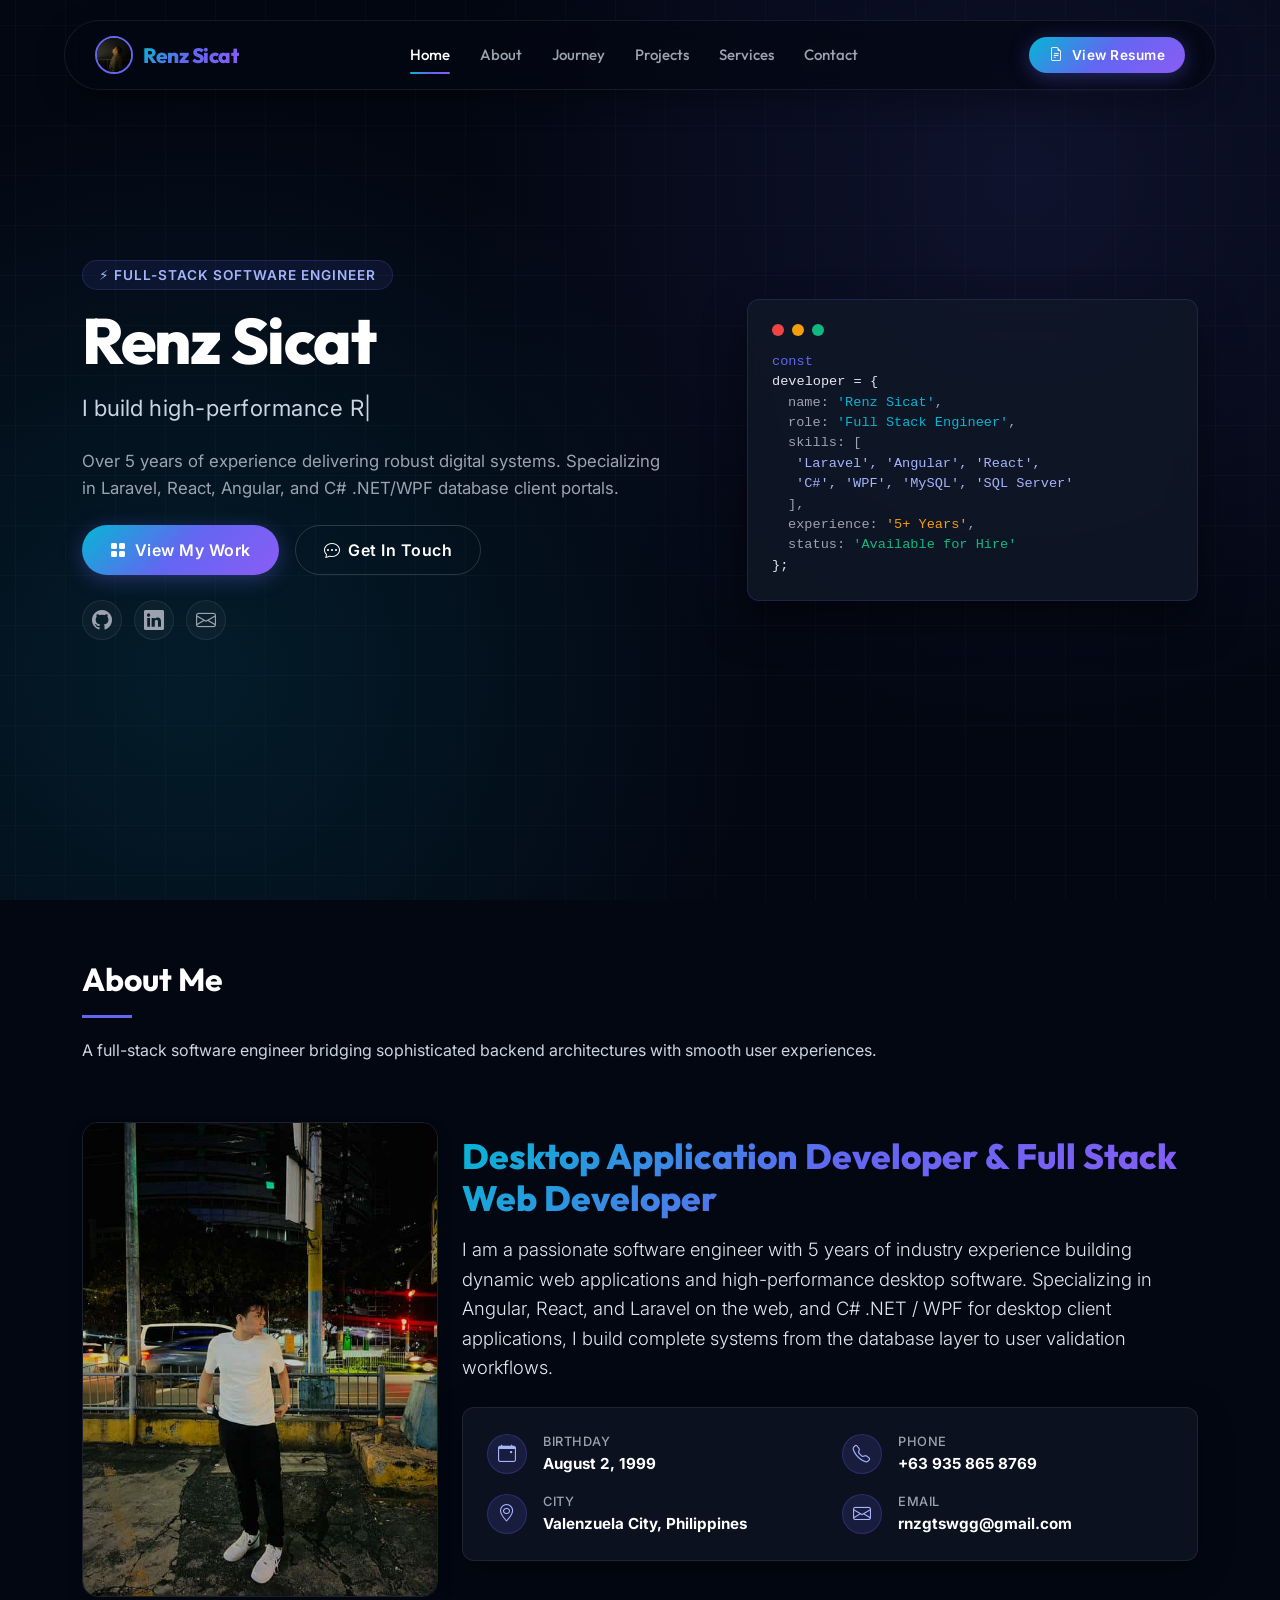
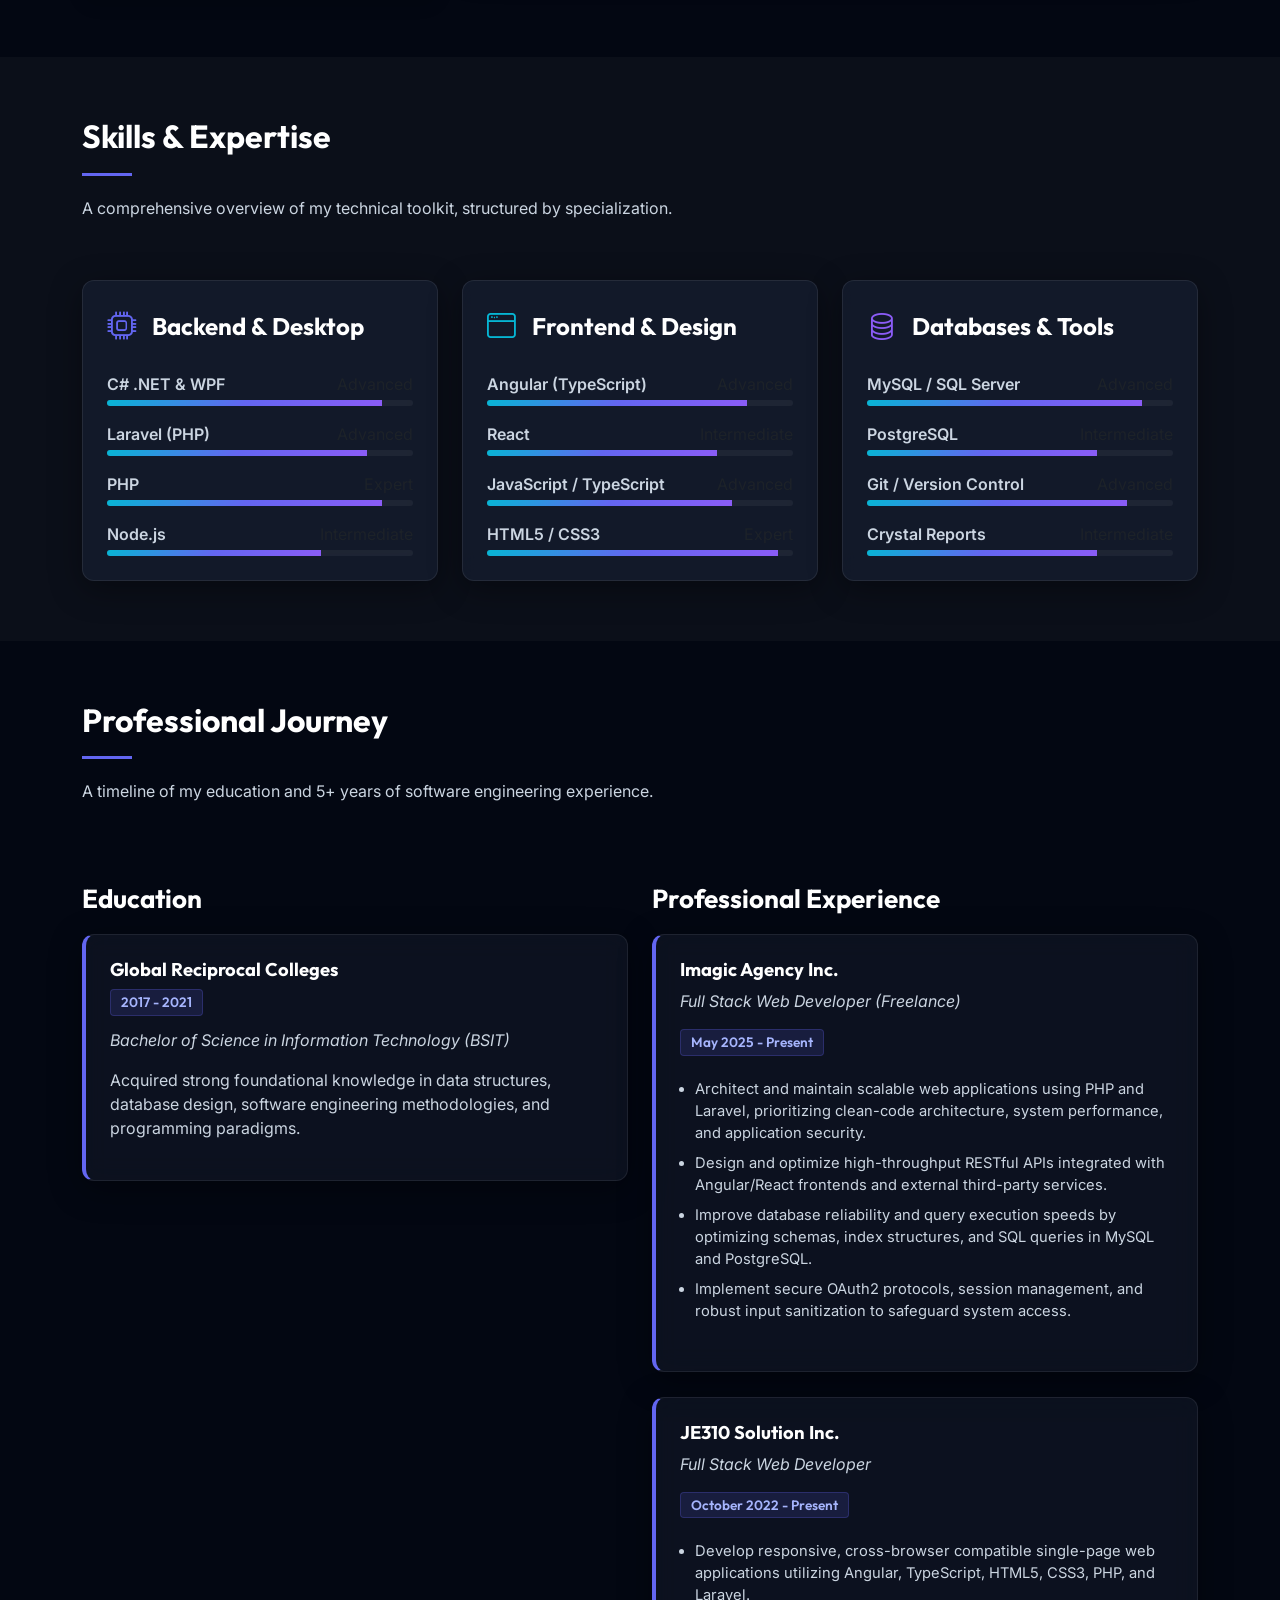
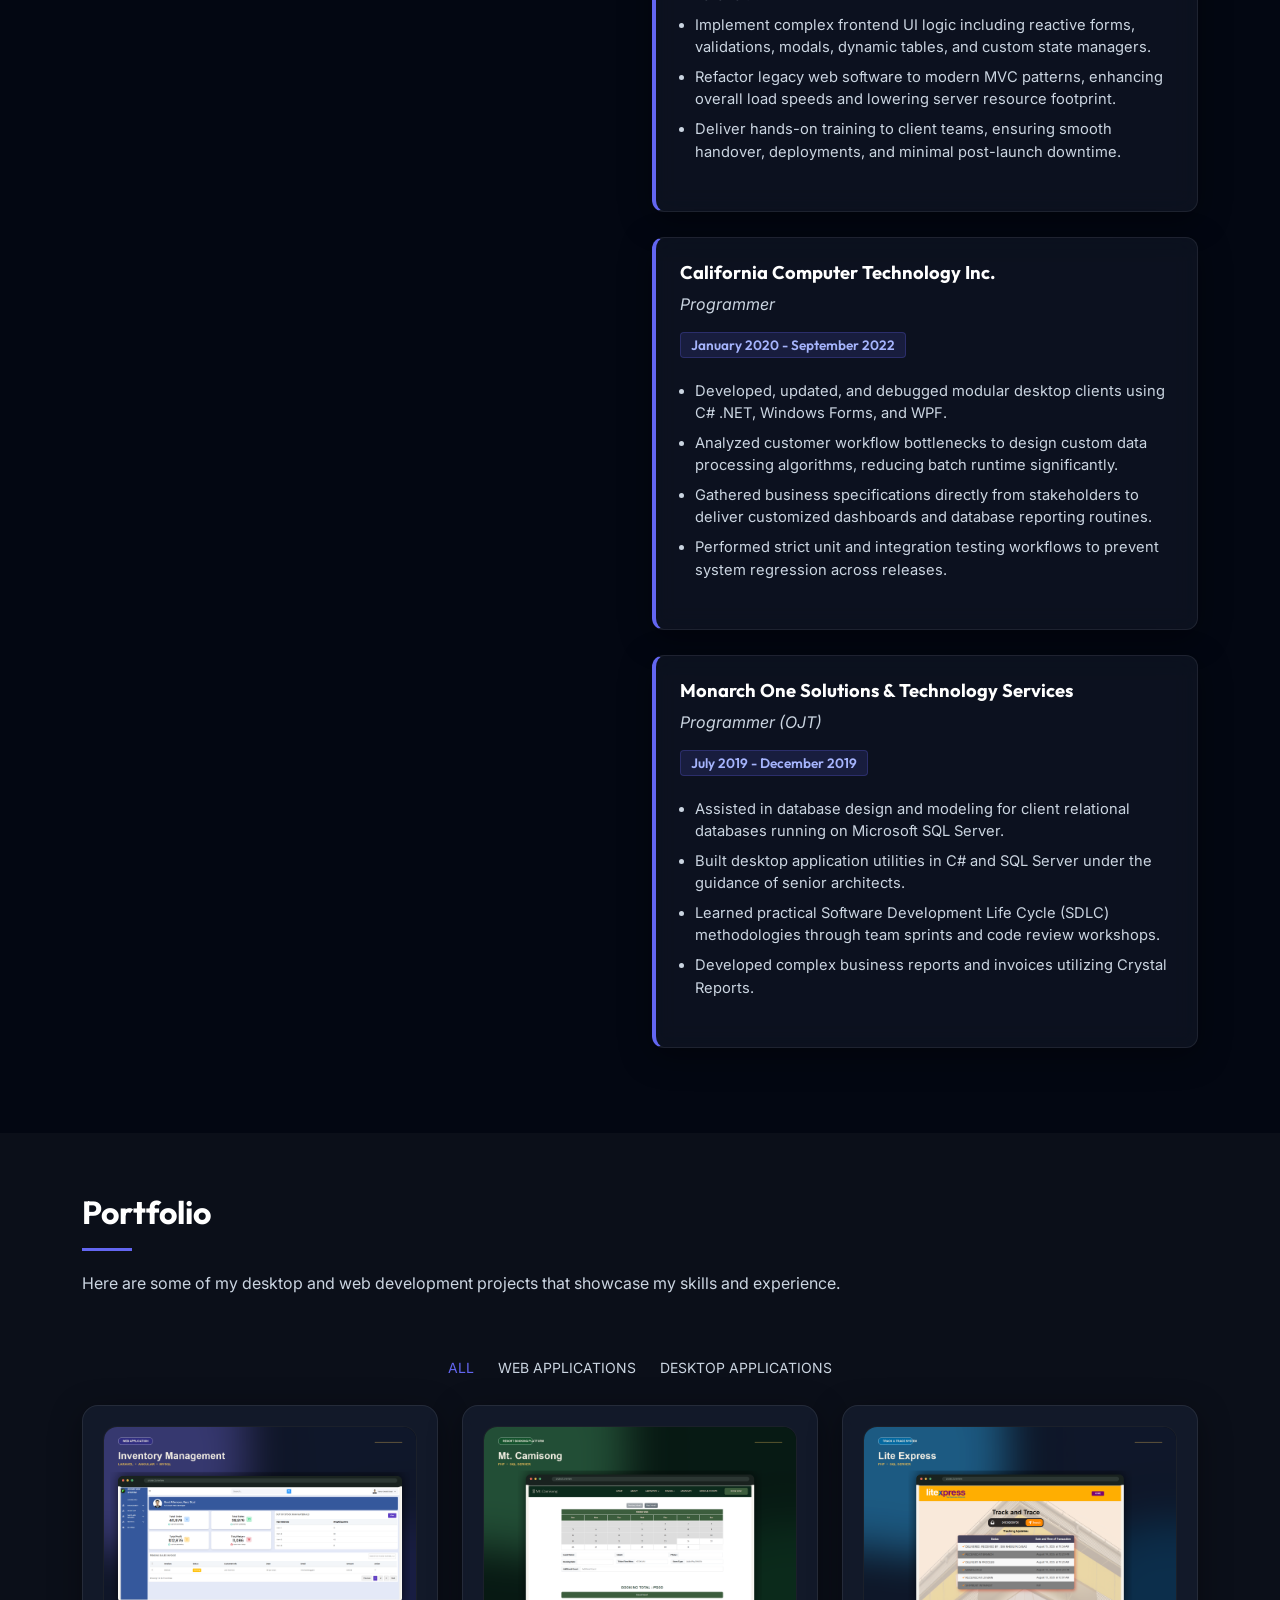
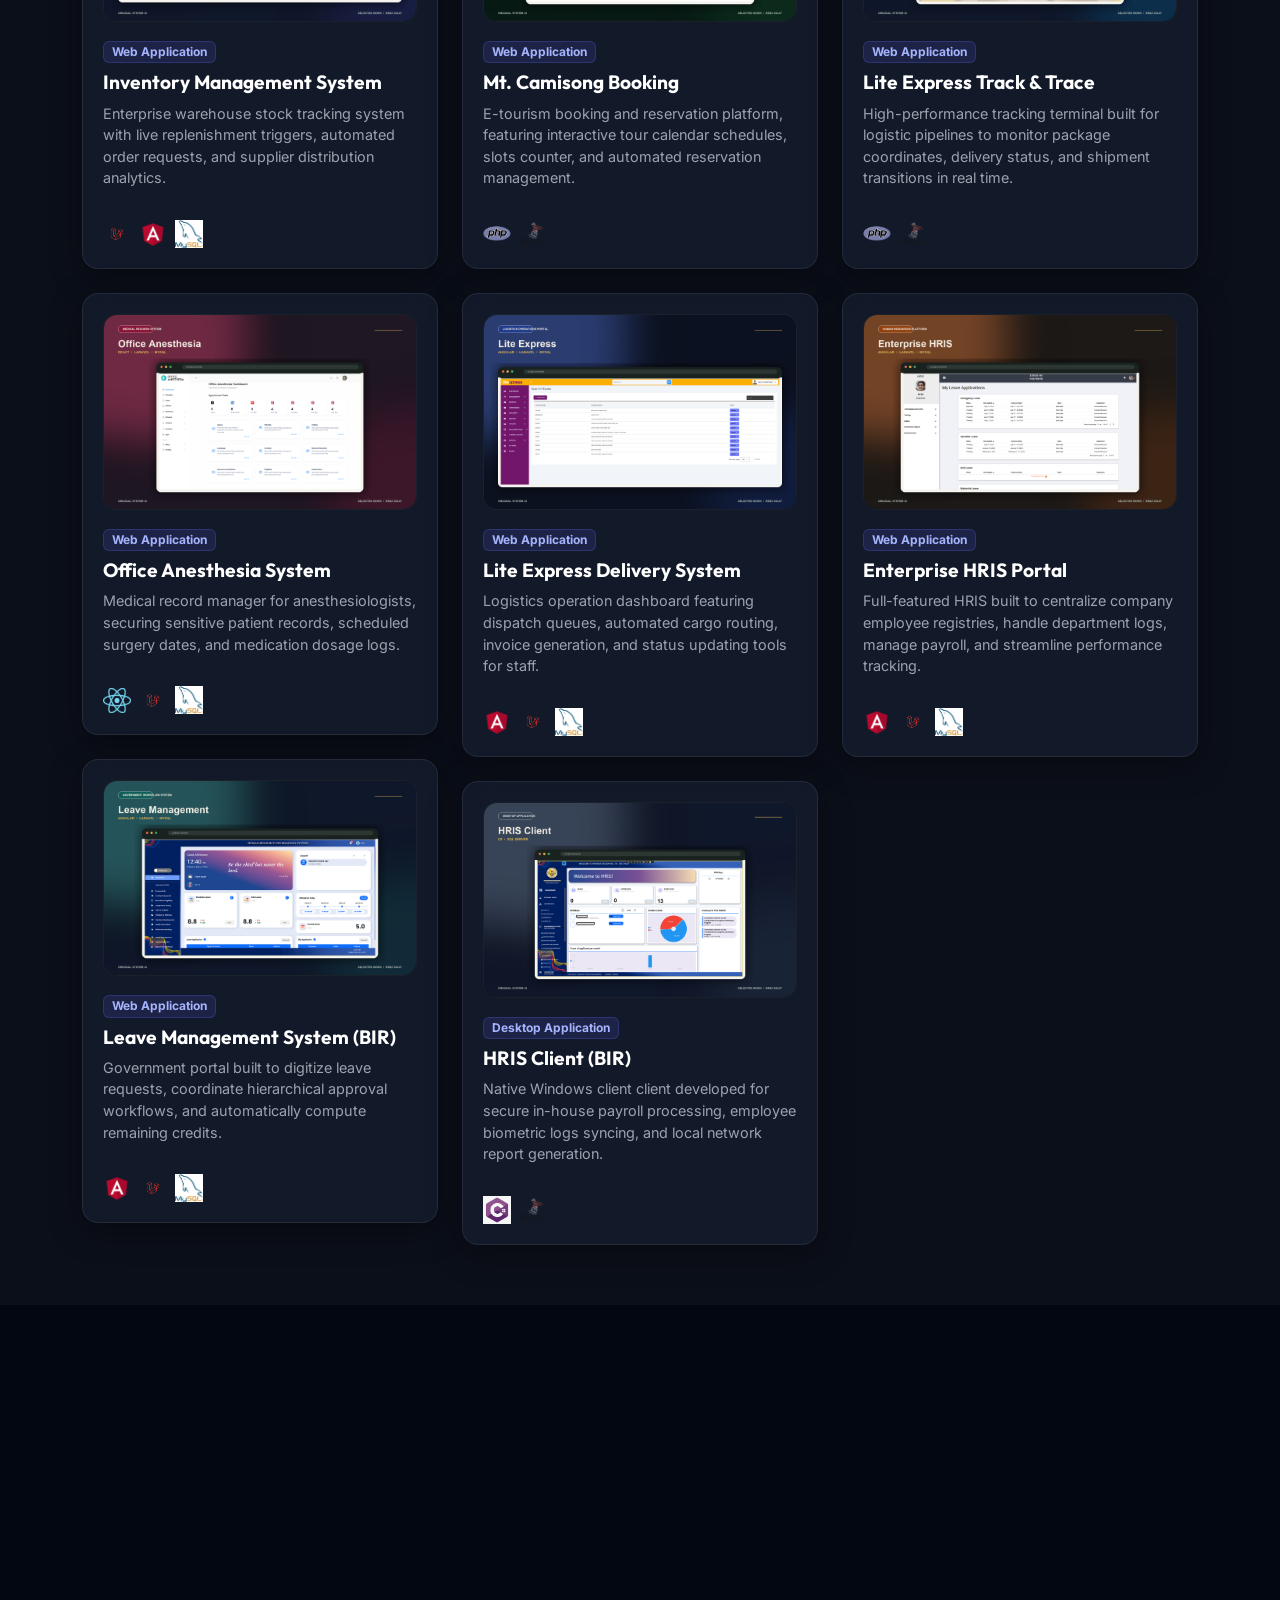
==== commit 9c187c80: "Refactor code structure for improved readability and maintainability" ====
--- a/index.html
+++ b/index.html
@@ -531,12 +531,11 @@
             <!-- Inventory Management System -->
             <div class="col-lg-4 col-md-6 portfolio-item isotope-item filter-web">
               <div class="project-card">
-                <div class="position-relative overflow-hidden rounded-3 mb-3"
-                  style="aspect-ratio: 16/10; border: 1px solid rgba(255,255,255,0.05);">
-                  <img src="assets/img/portfolio/Inventory.png" class="img-fluid w-100 h-100 object-fit-cover"
+                <div class="project-artwork mb-3">
+                  <img src="assets/img/portfolio/framed/inventory-portfolio.png" class="project-artwork-image"
                     alt="Inventory Management System">
                   <div class="portfolio-links">
-                    <a href="assets/img/portfolio/Inventory.png" data-gallery="portfolio-gallery"
+                    <a href="assets/img/portfolio/framed/inventory-portfolio.png" data-gallery="portfolio-gallery"
                       class="glightbox preview-link"><i class="bi bi-zoom-in"></i></a>
                   </div>
                 </div>
@@ -559,12 +558,11 @@
             <!-- Mt. Camisong Booking System -->
             <div class="col-lg-4 col-md-6 portfolio-item isotope-item filter-web">
               <div class="project-card">
-                <div class="position-relative overflow-hidden rounded-3 mb-3"
-                  style="aspect-ratio: 16/10; border: 1px solid rgba(255,255,255,0.05);">
-                  <img src="assets/img/portfolio/mtcamisong.png" class="img-fluid w-100 h-100 object-fit-cover"
+                <div class="project-artwork mb-3">
+                  <img src="assets/img/portfolio/framed/mt-camisong-portfolio.png" class="project-artwork-image"
                     alt="Mt. Camisong Booking System">
                   <div class="portfolio-links">
-                    <a href="assets/img/portfolio/mtcamisong.png" data-gallery="portfolio-gallery"
+                    <a href="assets/img/portfolio/framed/mt-camisong-portfolio.png" data-gallery="portfolio-gallery"
                       class="glightbox preview-link"><i class="bi bi-zoom-in"></i></a>
                   </div>
                 </div>
@@ -586,12 +584,11 @@
             <!-- Lite Express Track and Trace -->
             <div class="col-lg-4 col-md-6 portfolio-item isotope-item filter-web">
               <div class="project-card">
-                <div class="position-relative overflow-hidden rounded-3 mb-3"
-                  style="aspect-ratio: 16/10; border: 1px solid rgba(255,255,255,0.05);">
-                  <img src="assets/img/portfolio/Lite-Express-Track-n-Trace.png"
-                    class="img-fluid w-100 h-100 object-fit-cover" alt="Lite Express Track and Trace">
+                <div class="project-artwork mb-3">
+                  <img src="assets/img/portfolio/framed/lite-express-tracking-portfolio.png"
+                    class="project-artwork-image" alt="Lite Express Track and Trace">
                   <div class="portfolio-links">
-                    <a href="assets/img/portfolio/Lite-Express-Track-n-Trace.png" data-gallery="portfolio-gallery"
+                    <a href="assets/img/portfolio/framed/lite-express-tracking-portfolio.png" data-gallery="portfolio-gallery"
                       class="glightbox preview-link"><i class="bi bi-zoom-in"></i></a>
                   </div>
                 </div>
@@ -613,12 +610,11 @@
             <!-- Office Anesthesia System -->
             <div class="col-lg-4 col-md-6 portfolio-item isotope-item filter-web">
               <div class="project-card">
-                <div class="position-relative overflow-hidden rounded-3 mb-3"
-                  style="aspect-ratio: 16/10; border: 1px solid rgba(255,255,255,0.05);">
-                  <img src="assets/img/portfolio/officeanesthesia.png" class="img-fluid w-100 h-100 object-fit-cover"
+                <div class="project-artwork mb-3">
+                  <img src="assets/img/portfolio/framed/office-anesthesia-portfolio.png" class="project-artwork-image"
                     alt="Office Anesthesia System">
                   <div class="portfolio-links">
-                    <a href="assets/img/portfolio/officeanesthesia.png" data-gallery="portfolio-gallery"
+                    <a href="assets/img/portfolio/framed/office-anesthesia-portfolio.png" data-gallery="portfolio-gallery"
                       class="glightbox preview-link"><i class="bi bi-zoom-in"></i></a>
                   </div>
                 </div>
@@ -641,12 +637,11 @@
             <!-- Lite Express Logistics Portal -->
             <div class="col-lg-4 col-md-6 portfolio-item isotope-item filter-web">
               <div class="project-card">
-                <div class="position-relative overflow-hidden rounded-3 mb-3"
-                  style="aspect-ratio: 16/10; border: 1px solid rgba(255,255,255,0.05);">
-                  <img src="assets/img/portfolio/LiteExpress.png" class="img-fluid w-100 h-100 object-fit-cover"
+                <div class="project-artwork mb-3">
+                  <img src="assets/img/portfolio/framed/lite-express-logistics-portfolio.png" class="project-artwork-image"
                     alt="Lite Express Logistics Portal">
                   <div class="portfolio-links">
-                    <a href="assets/img/portfolio/LiteExpress.png" data-gallery="portfolio-gallery"
+                    <a href="assets/img/portfolio/framed/lite-express-logistics-portfolio.png" data-gallery="portfolio-gallery"
                       class="glightbox preview-link"><i class="bi bi-zoom-in"></i></a>
                   </div>
                 </div>
@@ -669,11 +664,10 @@
             <!-- HRIS -->
             <div class="col-lg-4 col-md-6 portfolio-item isotope-item filter-web">
               <div class="project-card">
-                <div class="position-relative overflow-hidden rounded-3 mb-3"
-                  style="aspect-ratio: 16/10; border: 1px solid rgba(255,255,255,0.05);">
-                  <img src="assets/img/portfolio/HRIS.png" class="img-fluid w-100 h-100 object-fit-cover" alt="HRIS">
+                <div class="project-artwork mb-3">
+                  <img src="assets/img/portfolio/framed/hris-portfolio.png" class="project-artwork-image" alt="HRIS">
                   <div class="portfolio-links">
-                    <a href="assets/img/portfolio/HRIS.png" data-gallery="portfolio-gallery"
+                    <a href="assets/img/portfolio/framed/hris-portfolio.png" data-gallery="portfolio-gallery"
                       class="glightbox preview-link"><i class="bi bi-zoom-in"></i></a>
                   </div>
                 </div>
@@ -696,12 +690,11 @@
             <!-- Leave Management System (BIR) -->
             <div class="col-lg-4 col-md-6 portfolio-item isotope-item filter-web">
               <div class="project-card">
-                <div class="position-relative overflow-hidden rounded-3 mb-3"
-                  style="aspect-ratio: 16/10; border: 1px solid rgba(255,255,255,0.05);">
-                  <img src="assets/img/portfolio/LeaveManagementSystem.png"
-                    class="img-fluid w-100 h-100 object-fit-cover" alt="Leave Management System (BIR)">
+                <div class="project-artwork mb-3">
+                  <img src="assets/img/portfolio/framed/leave-management-portfolio.png"
+                    class="project-artwork-image" alt="Leave Management System (BIR)">
                   <div class="portfolio-links">
-                    <a href="assets/img/portfolio/LeaveManagementSystem.png" data-gallery="portfolio-gallery"
+                    <a href="assets/img/portfolio/framed/leave-management-portfolio.png" data-gallery="portfolio-gallery"
                       class="glightbox preview-link"><i class="bi bi-zoom-in"></i></a>
                   </div>
                 </div>
@@ -724,12 +717,11 @@
             <!-- HRIS (BIR) -->
             <div class="col-lg-4 col-md-6 portfolio-item isotope-item filter-desktop">
               <div class="project-card">
-                <div class="position-relative overflow-hidden rounded-3 mb-3"
-                  style="aspect-ratio: 16/10; border: 1px solid rgba(255,255,255,0.05);">
-                  <img src="assets/img/portfolio/HRISforBIR.png" class="img-fluid w-100 h-100 object-fit-cover"
+                <div class="project-artwork mb-3">
+                  <img src="assets/img/portfolio/framed/hris-bir-portfolio.png" class="project-artwork-image"
                     alt="HRIS (BIR)">
                   <div class="portfolio-links">
-                    <a href="assets/img/portfolio/HRISforBIR.png" data-gallery="portfolio-gallery"
+                    <a href="assets/img/portfolio/framed/hris-bir-portfolio.png" data-gallery="portfolio-gallery"
                       class="glightbox preview-link"><i class="bi bi-zoom-in"></i></a>
                   </div>
                 </div>
@@ -966,4 +958,4 @@
 
 </body>
 
-</html>+</html>
--- a/assets/css/main.css
+++ b/assets/css/main.css
@@ -146,6 +146,27 @@
   transform: translateY(-8px);
   border-color: rgba(6, 182, 212, 0.4);
   box-shadow: 0 15px 35px rgba(6, 182, 212, 0.15);
+}
+
+.project-artwork {
+  position: relative;
+  aspect-ratio: 16 / 10;
+  overflow: hidden;
+  border: 1px solid rgba(255, 255, 255, 0.08);
+  border-radius: 14px;
+  background: #080d18;
+}
+
+.project-artwork-image {
+  display: block;
+  width: 100%;
+  height: 100%;
+  object-fit: cover;
+  transition: transform 0.45s cubic-bezier(0.2, 0.75, 0.25, 1);
+}
+
+.project-card:hover .project-artwork-image {
+  transform: scale(1.025);
 }
 
 .project-title {
@@ -1477,4 +1498,4 @@
 --------------------------------------------------------------*/
 .starter-section {
   /* Add your styles here */
-}+}
